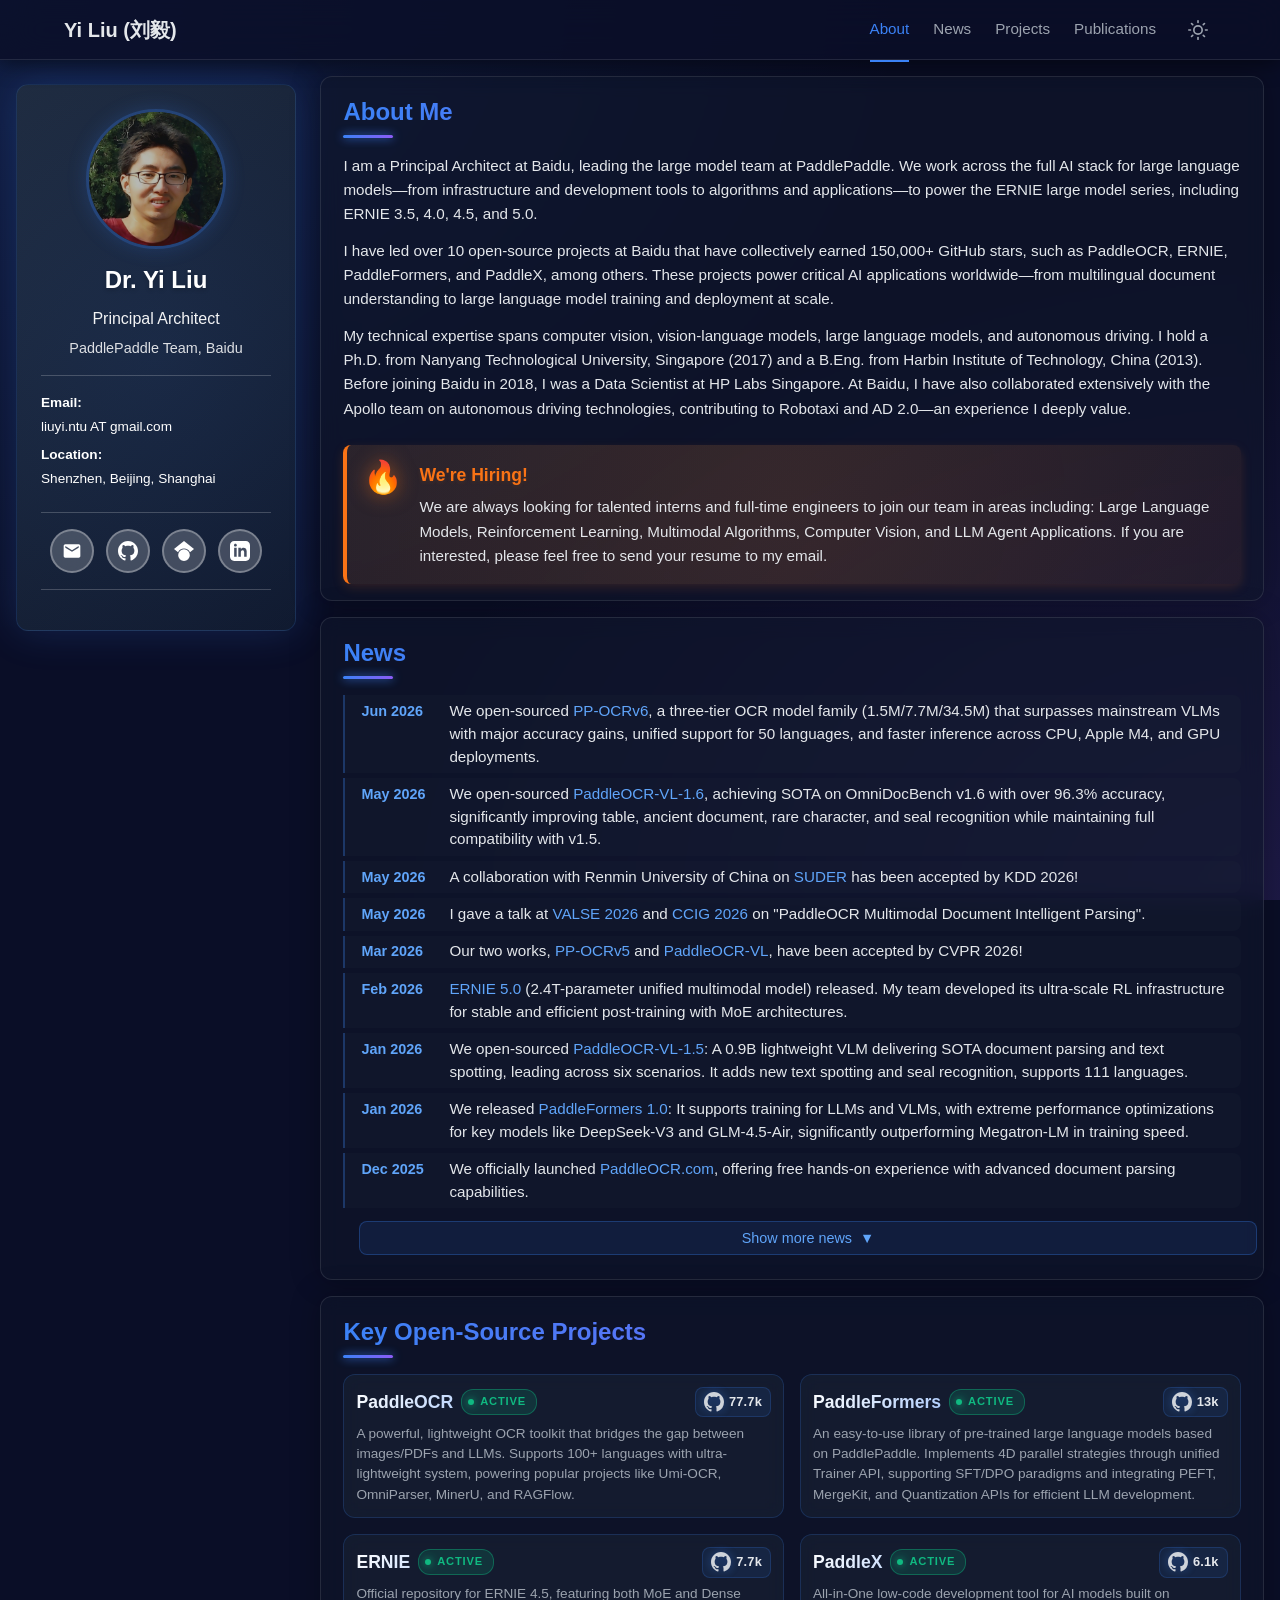
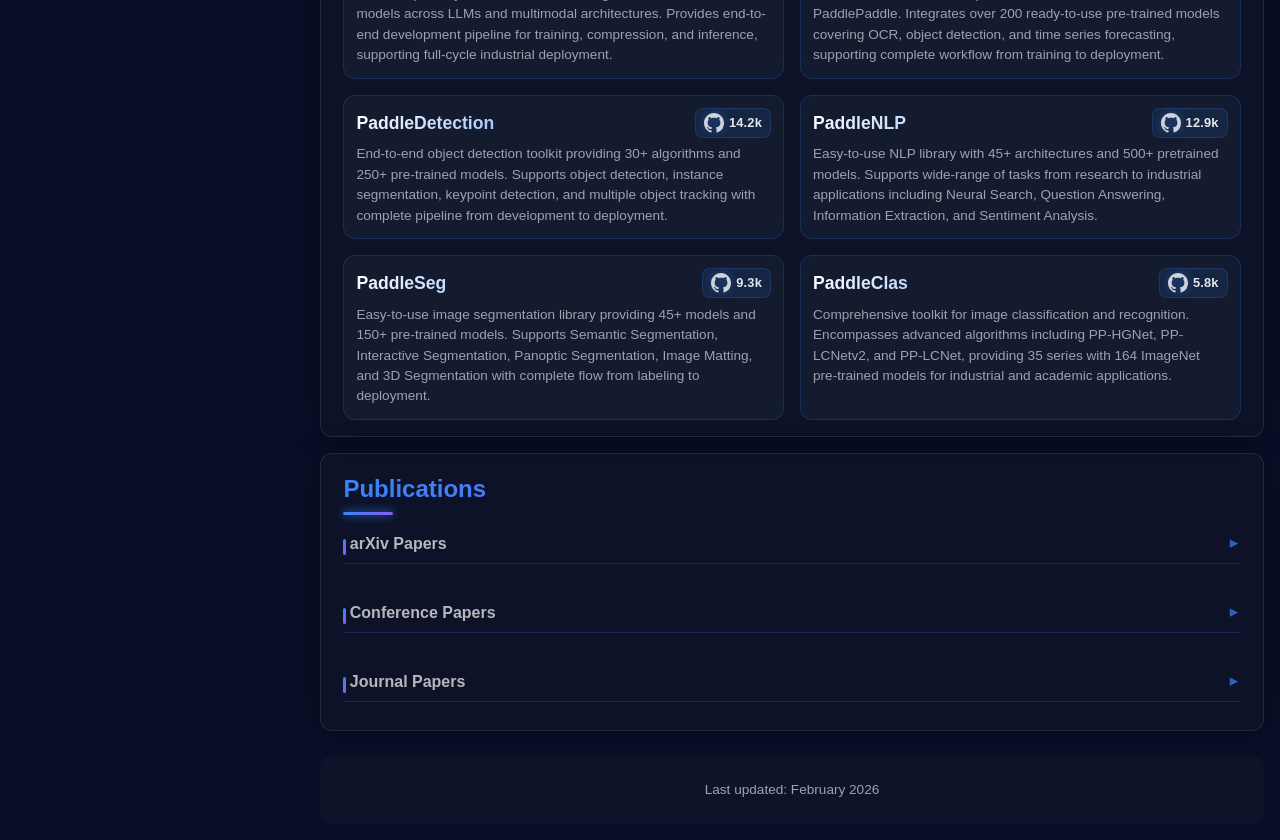
==== index.html @ d39ae41e "Add PP-OCRv6 arXiv paper and news" ====
<!DOCTYPE html>
<html lang="en">
<head>
    <meta charset="UTF-8">
    <meta name="viewport" content="width=device-width, initial-scale=1.0">
    <meta name="description" content="Yi Liu is a Principal Architect at Baidu PaddlePaddle, leading large model (LLM/VLM) initiatives across the AI stack, with research interests in computer vision and vision-language models.">
    <meta name="robots" content="index,follow">
    <link rel="canonical" href="https://liuyi.ai/">

    <!-- Open Graph / Facebook -->
    <meta property="og:type" content="website">
    <meta property="og:site_name" content="Yi Liu">
    <meta property="og:title" content="Yi Liu - Principal Architect, PaddlePaddle">
    <meta property="og:description" content="Principal Architect at Baidu PaddlePaddle. Leading large model (LLM/VLM) initiatives across the AI stack.">
    <meta property="og:url" content="https://liuyi.ai/">
    <meta property="og:image" content="https://liuyi.ai/profile.jpg">

    <!-- Twitter -->
    <meta name="twitter:card" content="summary_large_image">
    <meta name="twitter:title" content="Yi Liu - Principal Architect, PaddlePaddle">
    <meta name="twitter:description" content="Principal Architect at Baidu PaddlePaddle. Leading large model (LLM/VLM) initiatives across the AI stack.">
    <meta name="twitter:image" content="https://liuyi.ai/profile.jpg">

    <!-- Browser UI -->
    <meta name="theme-color" content="#0a0e27">
    <meta name="theme-color" content="#f8fafc" media="(prefers-color-scheme: light)">

    <!-- Structured Data -->
    <script type="application/ld+json">
        {
            "@context": "https://schema.org",
            "@type": "Person",
            "name": "Yi Liu",
            "alternateName": "刘毅",
            "url": "https://liuyi.ai/",
            "image": "https://liuyi.ai/profile.jpg",
            "jobTitle": "Principal Architect",
            "worksFor": {
                "@type": "Organization",
                "name": "Baidu"
            },
            "affiliation": {
                "@type": "Organization",
                "name": "PaddlePaddle Team, Baidu"
            },
            "alumniOf": [
                {
                    "@type": "CollegeOrUniversity",
                    "name": "Nanyang Technological University"
                },
                {
                    "@type": "CollegeOrUniversity",
                    "name": "Harbin Institute of Technology"
                }
            ],
            "sameAs": [
                "https://github.com/aigcliu",
                "https://scholar.google.com/citations?user=d_wa7ogAAAAJ&hl=en",
                "https://www.linkedin.com/in/liuyi1990/"
            ]
        }
    </script>
    <title>Yi Liu - Principal Architect, PaddlePaddle</title>
    <link rel="icon" type="image/svg+xml" href="favicon.svg">
    <link rel="alternate icon" href="favicon.svg" type="image/svg+xml">
    <link rel="stylesheet" href="style.css">
    <noscript>
        <style>
            .publication-list.collapsed {
                max-height: none !important;
                opacity: 1 !important;
            }

            .collapsible-title.collapsed .collapse-icon {
                transform: none !important;
            }
        </style>
    </noscript>
</head>
<body>
    <!-- 顶部导航栏 -->
    <header class="header" role="banner">
        <div class="header-content">
            <h1 class="header-name">Yi Liu (<span lang="zh-Hans">刘毅</span>)</h1>
            <nav class="nav" role="navigation" aria-label="Main navigation">
                <a href="#about" class="nav-link" aria-label="Navigate to About section">About</a>
                <a href="#news" class="nav-link" aria-label="Navigate to News section">News</a>
                <a href="#projects" class="nav-link" aria-label="Navigate to Projects section">Projects</a>
                <a href="#publications" class="nav-link" aria-label="Navigate to Publications section">Publications</a>
                <!-- 主题切换按钮 -->
                <button class="theme-toggle" id="themeToggle" aria-label="Toggle theme" title="Toggle theme">
                    <svg id="sunIcon" viewBox="0 0 24 24" fill="none" stroke="currentColor" stroke-width="2" stroke-linecap="round" stroke-linejoin="round">
                        <circle cx="12" cy="12" r="5"></circle>
                        <line x1="12" y1="1" x2="12" y2="3"></line>
                        <line x1="12" y1="21" x2="12" y2="23"></line>
                        <line x1="4.22" y1="4.22" x2="5.64" y2="5.64"></line>
                        <line x1="18.36" y1="18.36" x2="19.78" y2="19.78"></line>
                        <line x1="1" y1="12" x2="3" y2="12"></line>
                        <line x1="21" y1="12" x2="23" y2="12"></line>
                        <line x1="4.22" y1="19.78" x2="5.64" y2="18.36"></line>
                        <line x1="18.36" y1="5.64" x2="19.78" y2="4.22"></line>
                    </svg>
                    <svg id="moonIcon" viewBox="0 0 24 24" fill="none" stroke="currentColor" stroke-width="2" stroke-linecap="round" stroke-linejoin="round" style="display: none;">
                        <path d="M21 12.79A9 9 0 1 1 11.21 3 7 7 0 0 0 21 12.79z"></path>
                    </svg>
                </button>
            </nav>
        </div>
    </header>

    <!-- 主容器 -->
    <div class="main-container">
        <!-- 左侧边栏 -->
        <aside class="sidebar" role="complementary" aria-label="Author information">
            <div class="sidebar-content">
                <!-- 个人照片 -->
                <div class="avatar-wrapper">
                    <img src="profile.jpg" alt="Yi Liu" class="avatar" onerror="this.style.display='none'; this.nextElementSibling.style.display='flex';">
                    <div class="avatar-placeholder">
                        <svg viewBox="0 0 24 24" width="60" height="60">
                            <path fill="currentColor" d="M12 12c2.21 0 4-1.79 4-4s-1.79-4-4-4-4 1.79-4 4 1.79 4 4 4zm0 2c-2.67 0-8 1.34-8 4v2h16v-2c0-2.66-5.33-4-8-4z"/>
                        </svg>
                    </div>
                </div>

                <!-- 基本信息 -->
                <h2 class="sidebar-name">Dr. Yi Liu</h2>
                <p class="sidebar-title">Principal Architect</p>
                <p class="sidebar-affiliation">
                    PaddlePaddle Team, Baidu<br>
                
                </p>

                <!-- 联系方式 -->
                <div class="contact-info">
                    <div class="contact-item">
                        <strong>Email:</strong>
                        <span>liuyi.ntu AT gmail.com</span>
                    </div>
                    <div class="contact-item">
                        <strong>Location:</strong>
                        <span>Shenzhen, Beijing, Shanghai</span>
                    </div>
                </div>

                <!-- 社交链接 -->
                <div class="social-links">
                    <a href="mailto:liuyi.ntu@gmail.com" class="social-link" title="Email" aria-label="Send email to Yi Liu">
                        <svg viewBox="0 0 24 24" width="20" height="20" aria-hidden="true">
                            <path fill="currentColor" d="M20 4H4c-1.1 0-1.99.9-1.99 2L2 18c0 1.1.9 2 2 2h16c1.1 0 2-.9 2-2V6c0-1.1-.9-2-2-2zm0 4l-8 5-8-5V6l8 5 8-5v2z"/>
                        </svg>
                    </a>
                    <a href="https://github.com/aigcliu" target="_blank" rel="noopener noreferrer" class="social-link" title="GitHub" aria-label="Visit Yi Liu's GitHub profile">
                        <svg viewBox="0 0 24 24" width="20" height="20" aria-hidden="true">
                            <path fill="currentColor" d="M12 0c-6.626 0-12 5.373-12 12 0 5.302 3.438 9.8 8.207 11.387.599.111.793-.261.793-.577v-2.234c-3.338.726-4.033-1.416-4.033-1.416-.546-1.387-1.333-1.756-1.333-1.756-1.089-.745.083-.729.083-.729 1.205.084 1.839 1.237 1.839 1.237 1.07 1.834 2.807 1.304 3.492.997.107-.775.418-1.305.762-1.604-2.665-.305-5.467-1.334-5.467-5.931 0-1.311.469-2.381 1.236-3.221-.124-.303-.535-1.524.117-3.176 0 0 1.008-.322 3.301 1.23.957-.266 1.983-.399 3.003-.404 1.02.005 2.047.138 3.006.404 2.291-1.552 3.297-1.23 3.297-1.23.653 1.653.242 2.874.118 3.176.77.84 1.235 1.911 1.235 3.221 0 4.609-2.807 5.624-5.479 5.921.43.372.823 1.102.823 2.222v3.293c0 .319.192.694.801.576 4.765-1.589 8.199-6.086 8.199-11.386 0-6.627-5.373-12-12-12z"/>
                        </svg>
                    </a>
                    <a href="https://scholar.google.com/citations?user=d_wa7ogAAAAJ&hl=en" target="_blank" rel="noopener noreferrer" class="social-link" title="Google Scholar" aria-label="Visit Yi Liu's Google Scholar profile">
                        <svg viewBox="0 0 24 24" width="20" height="20" aria-hidden="true">
                            <path fill="currentColor" d="M12 24a7 7 0 110-14 7 7 0 010 14zm0-24L0 9.5l4.838 3.94A8 8 0 0112 9a8 8 0 017.162 4.44L24 9.5z"/>
                        </svg>
                    </a>
                    <a href="https://www.linkedin.com/in/liuyi1990/" target="_blank" rel="noopener noreferrer" class="social-link" title="LinkedIn" aria-label="Visit Yi Liu's LinkedIn profile">
                        <svg viewBox="0 0 24 24" width="20" height="20" aria-hidden="true">
                            <path fill="currentColor" d="M19 0h-14c-2.761 0-5 2.239-5 5v14c0 2.761 2.239 5 5 5h14c2.762 0 5-2.239 5-5v-14c0-2.761-2.238-5-5-5zm-11 19h-3v-11h3v11zm-1.5-12.268c-.966 0-1.75-.79-1.75-1.764s.784-1.764 1.75-1.764 1.75.79 1.75 1.764-.783 1.764-1.75 1.764zm13.5 12.268h-3v-5.604c0-3.368-4-3.113-4 0v5.604h-3v-11h3v1.765c1.396-2.586 7-2.777 7 2.476v6.759z"/>
                        </svg>
                    </a>
                </div>
            </div>
        </aside>

        <!-- 右侧主内容区 -->
        <main class="main-content" role="main">
            <!-- 关于我 -->
            <section id="about" class="content-section" aria-labelledby="about-title">
                <h2 id="about-title" class="section-title">About Me</h2>
                <div class="section-content">
                    <p>
                        I am a Principal Architect at Baidu, leading the large model team at PaddlePaddle. We work across the full AI stack for large language models—from infrastructure and development tools to algorithms and applications—to power the ERNIE large model series, including ERNIE 3.5, 4.0, 4.5, and 5.0.
                    </p>
                    <p>
                        I have led over 10 open-source projects at Baidu that have collectively earned 150,000+ GitHub stars, such as PaddleOCR, ERNIE, PaddleFormers, and PaddleX, among others. These projects power critical AI applications worldwide—from multilingual document understanding to large language model training and deployment at scale.
                    </p>
                    <p>
                        My technical expertise spans computer vision, vision-language models, large language models, and autonomous driving. I hold a Ph.D. from Nanyang Technological University, Singapore (2017) and a B.Eng. from Harbin Institute of Technology, China (2013). Before joining Baidu in 2018, I was a Data Scientist at HP Labs Singapore. At Baidu, I have also collaborated extensively with the Apollo team on autonomous driving technologies, contributing to Robotaxi and AD 2.0—an experience I deeply value.
                    </p>
                    <div class="hiring-callout">
                        <div class="hiring-icon">🔥</div>
                        <div class="hiring-content">
                            <h3 class="hiring-title">We're Hiring!</h3>
                            <p class="hiring-text">We are always looking for talented interns and full-time engineers to join our team in areas including: Large Language Models, Reinforcement Learning, Multimodal Algorithms, Computer Vision, and LLM Agent Applications. If you are interested, please feel free to send your resume to my email.</p>
                        </div>
                    </div>
                </div>
            </section>

            <!-- 最新动态 -->
            <section id="news" class="content-section" aria-labelledby="news-title">
                <h2 id="news-title" class="section-title">News</h2>
                <div class="section-content">
                    <ul class="news-list">
                        <li class="news-item">
                            <span class="news-date">Jun 2026</span>
                            <span class="news-text">We open-sourced <a href="https://arxiv.org/abs/2606.13108" target="_blank" rel="noopener noreferrer">PP-OCRv6</a>, a three-tier OCR model family (1.5M/7.7M/34.5M) that surpasses mainstream VLMs with major accuracy gains, unified support for 50 languages, and faster inference across CPU, Apple M4, and GPU deployments.</span>
                        </li>
                        <li class="news-item">
                            <span class="news-date">May 2026</span>
                            <span class="news-text">We open-sourced <a href="https://arxiv.org/abs/2606.03264" target="_blank" rel="noopener noreferrer">PaddleOCR-VL-1.6</a>, achieving SOTA on OmniDocBench v1.6 with over 96.3% accuracy, significantly improving table, ancient document, rare character, and seal recognition while maintaining full compatibility with v1.5.</span>
                        </li>
                        <li class="news-item">
                            <span class="news-date">May 2026</span>
                            <span class="news-text">A collaboration with Renmin University of China on <a href="https://arxiv.org/abs/2506.07963" target="_blank" rel="noopener noreferrer">SUDER</a> has been accepted by KDD 2026!</span>
                        </li>
                        <li class="news-item">
                            <span class="news-date">May 2026</span>
                            <span class="news-text">I gave a talk at <a href="https://valser.org/2026/#/" target="_blank" rel="noopener noreferrer">VALSE 2026</a> and <a href="https://ccig.csig.org.cn/2026/index.html" target="_blank" rel="noopener noreferrer">CCIG 2026</a> on "PaddleOCR Multimodal Document Intelligent Parsing".</span>
                        </li>
                        <li class="news-item">
                            <span class="news-date">Mar 2026</span>
                            <span class="news-text">Our two works, <a href="https://arxiv.org/pdf/2603.24373v1" target="_blank" rel="noopener noreferrer">PP-OCRv5</a> and <a href="https://arxiv.org/pdf/2603.24326" target="_blank" rel="noopener noreferrer">PaddleOCR-VL</a>, have been accepted by CVPR 2026!</span>
                        </li>
                        <li class="news-item">
                            <span class="news-date">Feb 2026</span>
                            <span class="news-text"><a href="https://arxiv.org/abs/2602.04705" target="_blank" rel="noopener noreferrer">ERNIE 5.0</a> (2.4T-parameter unified multimodal model) released. My team developed its ultra-scale RL infrastructure for stable and efficient post-training with MoE architectures.</span>
                        </li>
                        <li class="news-item">
                            <span class="news-date">Jan 2026</span>
                            <span class="news-text">We open-sourced <a href="https://arxiv.org/abs/2601.21957" target="_blank" rel="noopener noreferrer">PaddleOCR-VL-1.5</a>: A 0.9B lightweight VLM delivering SOTA document parsing and text spotting, leading across six scenarios. It adds new text spotting and seal recognition, supports 111 languages.</span>
                        </li>
                        <li class="news-item">
                            <span class="news-date">Jan 2026</span>
                            <span class="news-text">We released <a href="https://github.com/PaddlePaddle/PaddleFormers" target="_blank" rel="noopener noreferrer">PaddleFormers 1.0</a>: It supports training for LLMs and VLMs, with extreme performance optimizations for key models like DeepSeek-V3 and GLM-4.5-Air, significantly outperforming Megatron-LM in training speed.</span>
                        </li>
                        <li class="news-item">
                            <span class="news-date">Dec 2025</span>
                            <span class="news-text">We officially launched <a href="https://www.paddleocr.com" target="_blank" rel="noopener noreferrer">PaddleOCR.com</a>, offering free hands-on experience with advanced document parsing capabilities.</span>
                        </li>
                        <li class="news-more-container">
                            <button class="news-more-btn" id="newsMoreBtn" aria-expanded="false">
                                <span class="btn-text">Show more news</span>
                                <span class="btn-icon">▼</span>
                            </button>
                            <ul class="news-more-list collapsed" id="newsMoreList">
                        <li class="news-item">
                            <span class="news-date">Nov 2025</span>
                            <span class="news-text">We open-sourced <a href="https://huggingface.co/baidu/ERNIE-4.5-VL-28B-A3B-Thinking" target="_blank" rel="noopener noreferrer">ERNIE-4.5-VL-28B-A3B-Thinking</a>: a lightweight VLM (3B active) matching flagship models, excelling in visual reasoning, STEM solving, visual grounding, and video understanding with tool utilization.</span>
                        </li>
                        <li class="news-item">
                            <span class="news-date">Oct 2025</span>
                            <span class="news-text">We open-sourced <a href="https://arxiv.org/abs/2510.14528" target="_blank" rel="noopener noreferrer">PaddleOCR-VL</a>: a SOTA 0.9B VLM for document parsing, supporting 109 languages and recognizing complex elements (text, tables, formulas, charts).</span>
                        </li>
                        <li class="news-item">
                            <span class="news-date">Sep 2025</span>
                            <span class="news-text">We open-sourced <a href="https://huggingface.co/baidu/ERNIE-4.5-21B-A3B-Thinking" target="_blank" rel="noopener noreferrer">ERNIE-4.5-21B-A3B-Thinking</a>: an enhanced reasoning model with improved performance on logical reasoning, mathematics, science, coding, featuring tool usage and 128K long-context.</span>
                        </li>
                        <li class="news-item">
                            <span class="news-date">Aug 2025</span>
                            <span class="news-text">I gave a talk at IJCAI Conference on "PaddlePaddle Deep Learning Framework and its Support for Large Model Training and Inference".</span>
                        </li>
                        <li class="news-item">
                            <span class="news-date">Jun 2025</span>
                            <span class="news-text">We open-sourced <a href="https://yiyan.baidu.com/blog/publication/ERNIE_Technical_Report.pdf" target="_blank" rel="noopener noreferrer">ERNIE 4.5</a>: a family of large-scale multimodal models with 10 variants, including MoE models (47B/3B active, 424B total) and dense models (0.3B).</span>
                        </li>
                        <li class="news-item">
                            <span class="news-date">May 2025</span>
                            <span class="news-text">We open-sourced <a href="https://arxiv.org/abs/2507.05595" target="_blank" rel="noopener noreferrer">PaddleOCR 3.0</a>: featuring PP-OCRv5 (high-accuracy text recognition), PP-StructureV3 (general-purpose document parsing), and PP-ChatOCRv4 (intelligent document understanding).</span>
                        </li>
                            </ul>
                        </li>
                    </ul>
                </div>
            </section>

            <!-- 核心项目 -->
            <section id="projects" class="content-section" aria-labelledby="projects-title">
                <h2 id="projects-title" class="section-title">Key Open-Source Projects</h2>
                <div class="section-content">
                    <div class="project-grid">
                        <div class="project-card">
                        <div class="project-header">
                            <h3 class="project-title">
                                PaddleOCR
                                <span class="project-status status-active">Active</span>
                            </h3>
                            <div class="project-stats">
                                <a href="https://github.com/PaddlePaddle/PaddleOCR" target="_blank" rel="noopener noreferrer" class="github-link">
                                    <svg class="github-logo" viewBox="0 0 16 16" width="20" height="20" fill="currentColor">
                                        <path d="M8 0C3.58 0 0 3.58 0 8c0 3.54 2.29 6.53 5.47 7.59.4.07.55-.17.55-.38 0-.19-.01-.82-.01-1.49-2.01.37-2.53-.49-2.69-.94-.09-.23-.48-.94-.82-1.13-.28-.15-.68-.52-.01-.53.63-.01 1.08.58 1.23.82.72 1.21 1.87.87 2.33.66.07-.52.28-.87.51-1.07-1.78-.2-3.64-.89-3.64-3.95 0-.87.31-1.59.82-2.15-.08-.2-.36-1.02.08-2.12 0 0 .67-.21 2.2.82.64-.18 1.32-.27 2-.27.68 0 1.36.09 2 .27 1.53-1.04 2.2-.82 2.2-.82.44 1.1.16 1.92.08 2.12.51.56.82 1.27.82 2.15 0 3.07-1.87 3.75-3.65 3.95.29.25.54.73.54 1.48 0 1.07-.01 1.93-.01 2.2 0 .21.15.46.55.38A8.013 8.013 0 0016 8c0-4.42-3.58-8-8-8z"></path>
                                    </svg>
                                    <span class="stat-number">77.7k</span>
                                </a>
                            </div>
                        </div>
                        <p class="project-description">
                            A powerful, lightweight OCR toolkit that bridges the gap between images/PDFs and LLMs. Supports 100+ languages with ultra-lightweight system, powering popular projects like Umi-OCR, OmniParser, MinerU, and RAGFlow.
                        </p>
                        </div>

                        <div class="project-card">
                        <div class="project-header">
                            <h3 class="project-title">
                                PaddleFormers
                                <span class="project-status status-active">Active</span>
                            </h3>
                            <div class="project-stats">
                                <a href="https://github.com/PaddlePaddle/PaddleFormers" target="_blank" rel="noopener noreferrer" class="github-link">
                                    <svg class="github-logo" viewBox="0 0 16 16" width="20" height="20" fill="currentColor">
                                        <path d="M8 0C3.58 0 0 3.58 0 8c0 3.54 2.29 6.53 5.47 7.59.4.07.55-.17.55-.38 0-.19-.01-.82-.01-1.49-2.01.37-2.53-.49-2.69-.94-.09-.23-.48-.94-.82-1.13-.28-.15-.68-.52-.01-.53.63-.01 1.08.58 1.23.82.72 1.21 1.87.87 2.33.66.07-.52.28-.87.51-1.07-1.78-.2-3.64-.89-3.64-3.95 0-.87.31-1.59.82-2.15-.08-.2-.36-1.02.08-2.12 0 0 .67-.21 2.2.82.64-.18 1.32-.27 2-.27.68 0 1.36.09 2 .27 1.53-1.04 2.2-.82 2.2-.82.44 1.1.16 1.92.08 2.12.51.56.82 1.27.82 2.15 0 3.07-1.87 3.75-3.65 3.95.29.25.54.73.54 1.48 0 1.07-.01 1.93-.01 2.2 0 .21.15.46.55.38A8.013 8.013 0 0016 8c0-4.42-3.58-8-8-8z"></path>
                                    </svg>
                                    <span class="stat-number">13k</span>
                                </a>
                            </div>
                        </div>
                        <p class="project-description">
                            An easy-to-use library of pre-trained large language models based on PaddlePaddle. Implements 4D parallel strategies through unified Trainer API, supporting SFT/DPO paradigms and integrating PEFT, MergeKit, and Quantization APIs for efficient LLM development.
                        </p>
                        </div>

                        <div class="project-card">
                        <div class="project-header">
                            <h3 class="project-title">
                                ERNIE
                                <span class="project-status status-active">Active</span>
                            </h3>
                            <div class="project-stats">
                                <a href="https://github.com/PaddlePaddle/ERNIE" target="_blank" rel="noopener noreferrer" class="github-link">
                                    <svg class="github-logo" viewBox="0 0 16 16" width="20" height="20" fill="currentColor">
                                        <path d="M8 0C3.58 0 0 3.58 0 8c0 3.54 2.29 6.53 5.47 7.59.4.07.55-.17.55-.38 0-.19-.01-.82-.01-1.49-2.01.37-2.53-.49-2.69-.94-.09-.23-.48-.94-.82-1.13-.28-.15-.68-.52-.01-.53.63-.01 1.08.58 1.23.82.72 1.21 1.87.87 2.33.66.07-.52.28-.87.51-1.07-1.78-.2-3.64-.89-3.64-3.95 0-.87.31-1.59.82-2.15-.08-.2-.36-1.02.08-2.12 0 0 .67-.21 2.2.82.64-.18 1.32-.27 2-.27.68 0 1.36.09 2 .27 1.53-1.04 2.2-.82 2.2-.82.44 1.1.16 1.92.08 2.12.51.56.82 1.27.82 2.15 0 3.07-1.87 3.75-3.65 3.95.29.25.54.73.54 1.48 0 1.07-.01 1.93-.01 2.2 0 .21.15.46.55.38A8.013 8.013 0 0016 8c0-4.42-3.58-8-8-8z"></path>
                                    </svg>
                                    <span class="stat-number">7.7k</span>
                                </a>
                            </div>
                        </div>
                        <p class="project-description">
                            Official repository for ERNIE 4.5, featuring both MoE and Dense models across LLMs and multimodal architectures. Provides end-to-end development pipeline for training, compression, and inference, supporting full-cycle industrial deployment.
                        </p>
                        </div>

                        <div class="project-card">
                        <div class="project-header">
                            <h3 class="project-title">
                                PaddleX
                                <span class="project-status status-active">Active</span>
                            </h3>
                            <div class="project-stats">
                                <a href="https://github.com/PaddlePaddle/PaddleX" target="_blank" rel="noopener noreferrer" class="github-link">
                                    <svg class="github-logo" viewBox="0 0 16 16" width="20" height="20" fill="currentColor">
                                        <path d="M8 0C3.58 0 0 3.58 0 8c0 3.54 2.29 6.53 5.47 7.59.4.07.55-.17.55-.38 0-.19-.01-.82-.01-1.49-2.01.37-2.53-.49-2.69-.94-.09-.23-.48-.94-.82-1.13-.28-.15-.68-.52-.01-.53.63-.01 1.08.58 1.23.82.72 1.21 1.87.87 2.33.66.07-.52.28-.87.51-1.07-1.78-.2-3.64-.89-3.64-3.95 0-.87.31-1.59.82-2.15-.08-.2-.36-1.02.08-2.12 0 0 .67-.21 2.2.82.64-.18 1.32-.27 2-.27.68 0 1.36.09 2 .27 1.53-1.04 2.2-.82 2.2-.82.44 1.1.16 1.92.08 2.12.51.56.82 1.27.82 2.15 0 3.07-1.87 3.75-3.65 3.95.29.25.54.73.54 1.48 0 1.07-.01 1.93-.01 2.2 0 .21.15.46.55.38A8.013 8.013 0 0016 8c0-4.42-3.58-8-8-8z"></path>
                                    </svg>
                                    <span class="stat-number">6.1k</span>
                                </a>
                            </div>
                        </div>
                        <p class="project-description">
                            All-in-One low-code development tool for AI models built on PaddlePaddle. Integrates over 200 ready-to-use pre-trained models covering OCR, object detection, and time series forecasting, supporting complete workflow from training to deployment.
                        </p>
                        </div>

                        <div class="project-card">
                        <div class="project-header">
                            <h3 class="project-title">
                                PaddleDetection
                            </h3>
                            <div class="project-stats">
                                <a href="https://github.com/PaddlePaddle/PaddleDetection" target="_blank" rel="noopener noreferrer" class="github-link">
                                    <svg class="github-logo" viewBox="0 0 16 16" width="20" height="20" fill="currentColor">
                                        <path d="M8 0C3.58 0 0 3.58 0 8c0 3.54 2.29 6.53 5.47 7.59.4.07.55-.17.55-.38 0-.19-.01-.82-.01-1.49-2.01.37-2.53-.49-2.69-.94-.09-.23-.48-.94-.82-1.13-.28-.15-.68-.52-.01-.53.63-.01 1.08.58 1.23.82.72 1.21 1.87.87 2.33.66.07-.52.28-.87.51-1.07-1.78-.2-3.64-.89-3.64-3.95 0-.87.31-1.59.82-2.15-.08-.2-.36-1.02.08-2.12 0 0 .67-.21 2.2.82.64-.18 1.32-.27 2-.27.68 0 1.36.09 2 .27 1.53-1.04 2.2-.82 2.2-.82.44 1.1.16 1.92.08 2.12.51.56.82 1.27.82 2.15 0 3.07-1.87 3.75-3.65 3.95.29.25.54.73.54 1.48 0 1.07-.01 1.93-.01 2.2 0 .21.15.46.55.38A8.013 8.013 0 0016 8c0-4.42-3.58-8-8-8z"></path>
                                    </svg>
                                    <span class="stat-number">14.2k</span>
                                </a>
                            </div>
                        </div>
                        <p class="project-description">
                            End-to-end object detection toolkit providing 30+ algorithms and 250+ pre-trained models. Supports object detection, instance segmentation, keypoint detection, and multiple object tracking with complete pipeline from development to deployment.
                        </p>
                        </div>

                        <div class="project-card">
                        <div class="project-header">
                            <h3 class="project-title">
                                PaddleNLP
                            </h3>
                            <div class="project-stats">
                                <a href="https://github.com/PaddlePaddle/PaddleNLP" target="_blank" rel="noopener noreferrer" class="github-link">
                                    <svg class="github-logo" viewBox="0 0 16 16" width="20" height="20" fill="currentColor">
                                        <path d="M8 0C3.58 0 0 3.58 0 8c0 3.54 2.29 6.53 5.47 7.59.4.07.55-.17.55-.38 0-.19-.01-.82-.01-1.49-2.01.37-2.53-.49-2.69-.94-.09-.23-.48-.94-.82-1.13-.28-.15-.68-.52-.01-.53.63-.01 1.08.58 1.23.82.72 1.21 1.87.87 2.33.66.07-.52.28-.87.51-1.07-1.78-.2-3.64-.89-3.64-3.95 0-.87.31-1.59.82-2.15-.08-.2-.36-1.02.08-2.12 0 0 .67-.21 2.2.82.64-.18 1.32-.27 2-.27.68 0 1.36.09 2 .27 1.53-1.04 2.2-.82 2.2-.82.44 1.1.16 1.92.08 2.12.51.56.82 1.27.82 2.15 0 3.07-1.87 3.75-3.65 3.95.29.25.54.73.54 1.48 0 1.07-.01 1.93-.01 2.2 0 .21.15.46.55.38A8.013 8.013 0 0016 8c0-4.42-3.58-8-8-8z"></path>
                                    </svg>
                                    <span class="stat-number">12.9k</span>
                                </a>
                            </div>
                        </div>
                        <p class="project-description">
                            Easy-to-use NLP library with 45+ architectures and 500+ pretrained models. Supports wide-range of tasks from research to industrial applications including Neural Search, Question Answering, Information Extraction, and Sentiment Analysis.
                        </p>
                        </div>

                        <div class="project-card">
                        <div class="project-header">
                            <h3 class="project-title">
                                PaddleSeg
                            </h3>
                            <div class="project-stats">
                                <a href="https://github.com/PaddlePaddle/PaddleSeg" target="_blank" rel="noopener noreferrer" class="github-link">
                                    <svg class="github-logo" viewBox="0 0 16 16" width="20" height="20" fill="currentColor">
                                        <path d="M8 0C3.58 0 0 3.58 0 8c0 3.54 2.29 6.53 5.47 7.59.4.07.55-.17.55-.38 0-.19-.01-.82-.01-1.49-2.01.37-2.53-.49-2.69-.94-.09-.23-.48-.94-.82-1.13-.28-.15-.68-.52-.01-.53.63-.01 1.08.58 1.23.82.72 1.21 1.87.87 2.33.66.07-.52.28-.87.51-1.07-1.78-.2-3.64-.89-3.64-3.95 0-.87.31-1.59.82-2.15-.08-.2-.36-1.02.08-2.12 0 0 .67-.21 2.2.82.64-.18 1.32-.27 2-.27.68 0 1.36.09 2 .27 1.53-1.04 2.2-.82 2.2-.82.44 1.1.16 1.92.08 2.12.51.56.82 1.27.82 2.15 0 3.07-1.87 3.75-3.65 3.95.29.25.54.73.54 1.48 0 1.07-.01 1.93-.01 2.2 0 .21.15.46.55.38A8.013 8.013 0 0016 8c0-4.42-3.58-8-8-8z"></path>
                                    </svg>
                                    <span class="stat-number">9.3k</span>
                                </a>
                            </div>
                        </div>
                        <p class="project-description">
                            Easy-to-use image segmentation library providing 45+ models and 150+ pre-trained models. Supports Semantic Segmentation, Interactive Segmentation, Panoptic Segmentation, Image Matting, and 3D Segmentation with complete flow from labeling to deployment.
                        </p>
                        </div>

                        <div class="project-card">
                        <div class="project-header">
                            <h3 class="project-title">
                                PaddleClas
                            </h3>
                            <div class="project-stats">
                                <a href="https://github.com/PaddlePaddle/PaddleClas" target="_blank" rel="noopener noreferrer" class="github-link">
                                    <svg class="github-logo" viewBox="0 0 16 16" width="20" height="20" fill="currentColor">
                                        <path d="M8 0C3.58 0 0 3.58 0 8c0 3.54 2.29 6.53 5.47 7.59.4.07.55-.17.55-.38 0-.19-.01-.82-.01-1.49-2.01.37-2.53-.49-2.69-.94-.09-.23-.48-.94-.82-1.13-.28-.15-.68-.52-.01-.53.63-.01 1.08.58 1.23.82.72 1.21 1.87.87 2.33.66.07-.52.28-.87.51-1.07-1.78-.2-3.64-.89-3.64-3.95 0-.87.31-1.59.82-2.15-.08-.2-.36-1.02.08-2.12 0 0 .67-.21 2.2.82.64-.18 1.32-.27 2-.27.68 0 1.36.09 2 .27 1.53-1.04 2.2-.82 2.2-.82.44 1.1.16 1.92.08 2.12.51.56.82 1.27.82 2.15 0 3.07-1.87 3.75-3.65 3.95.29.25.54.73.54 1.48 0 1.07-.01 1.93-.01 2.2 0 .21.15.46.55.38A8.013 8.013 0 0016 8c0-4.42-3.58-8-8-8z"></path>
                                    </svg>
                                    <span class="stat-number">5.8k</span>
                                </a>
                            </div>
                        </div>
                        <p class="project-description">
                            Comprehensive toolkit for image classification and recognition. Encompasses advanced algorithms including PP-HGNet, PP-LCNetv2, and PP-LCNet, providing 35 series with 164 ImageNet pre-trained models for industrial and academic applications.
                        </p>
                        </div>
                    </div>
                </div>
            </section>

            <!-- 学术论文 -->
                        <!-- 学术论文 -->
            <section id="publications" class="content-section" aria-labelledby="publications-title">
                <h2 id="publications-title" class="section-title">Publications</h2>
                <div class="section-content">

                    <div class="publication-category">
                        <h3 id="arxiv-papers-title" class="publication-category-title collapsible-title collapsed" data-target="arxiv-papers" role="button" aria-expanded="false" aria-controls="arxiv-papers" tabindex="0">
                            arXiv Papers <span class="collapse-icon" aria-hidden="true">▼</span>
                        </h3>

                        <div class="publication-list collapsed" id="arxiv-papers" role="region" aria-labelledby="arxiv-papers-title">
                        <div class="publication">
                            <h3 class="publication-title">
                                <span class="publication-number">[A21]</span> <a href="https://arxiv.org/abs/2606.13108" target="_blank" rel="noopener noreferrer" class="publication-title-link">PP-OCRv6: From 1.5M to 34.5M Parameters, Surpassing Billion-Scale VLMs on OCR Tasks</a>
                                <span class="publication-venue-inline">2026</span>
                            </h3>
                            <p class="publication-authors">
                                Yubo Zhang, Xueqing Wang, Manhui Lin, Yue Zhang, Penglongyi Deng, Ting Sun, Tingquan Gao, Zelun Zhang, Jiaxuan Liu, Changda Zhou, Hongen Liu, Suyin Liang, Cheng Cui, <strong>Yi Liu</strong>, Dianhai Yu, Yanjun Ma
                            </p>
                        </div>

                        <div class="publication">
                            <h3 class="publication-title">
                                <span class="publication-number">[A20]</span> <a href="https://arxiv.org/abs/2606.03264" target="_blank" rel="noopener noreferrer" class="publication-title-link">PaddleOCR-VL-1.6: Expanding the Frontier of Document Parsing with Under-Optimized Region Refinement and Progressive Post-Training</a>
                                <span class="publication-venue-inline">2026</span>
                            </h3>
                            <p class="publication-authors">
                                Zelun Zhang, Hongen Liu, Suyin Liang, Yubo Zhang, Yiqing Xiang, Jiaxuan Liu, Ting Sun, Manhui Lin, Yue Zhang, Changda Zhou, Tingquan Gao, Cheng Cui, <strong>Yi Liu</strong>, Dianhai Yu, Yanjun Ma
                            </p>
                        </div>

                        <div class="publication">
                            <h3 class="publication-title">
                                <span class="publication-number">[A19]</span> <a href="https://arxiv.org/abs/2601.21957" target="_blank" rel="noopener noreferrer" class="publication-title-link">PaddleOCR-VL-1.5: Towards a Multi-Task 0.9B VLM for Robust In-the-Wild Document Parsing</a>
                                <span class="publication-venue-inline">2026</span>
                            </h3>
                            <p class="publication-authors">
                                Cheng Cui, Ting Sun, Suyin Liang, Tingquan Gao, Zelun Zhang, Jiaxuan Liu, Xueqing Wang, Changda Zhou, Hongen Liu, Manhui Lin, Yue Zhang, Yubo Zhang, <strong>Yi Liu</strong>, Dianhai Yu, Yanjun Ma
                            </p>
                        </div>

                        <div class="publication">
                            <h3 class="publication-title">
                                <span class="publication-number">[A18]</span> <a href="https://arxiv.org/abs/2510.14528" target="_blank" rel="noopener noreferrer" class="publication-title-link">PaddleOCR-VL: Boosting Multilingual Document Parsing via a 0.9B Ultra-Compact Vision-Language Model</a>
                                <span class="publication-venue-inline">2025</span>
                            </h3>
                            <p class="publication-authors">
                                Cheng Cui, Ting Sun, Suyin Liang, Tingquan Gao, Zelun Zhang, Jiaxuan Liu, Xueqing Wang, Changda Zhou, Hongen Liu, Manhui Lin, Yue Zhang, Yubo Zhang, Handong Zheng, Jing Zhang, Jun Zhang, <strong>Yi Liu</strong>, Dianhai Yu, Yanjun Ma
                            </p>
                        </div>

                        <div class="publication">
                            <h3 class="publication-title">
                                <span class="publication-number">[A17]</span> <a href="https://arxiv.org/abs/2507.05595" target="_blank" rel="noopener noreferrer" class="publication-title-link">PaddleOCR 3.0 Technical Report</a>
                                <span class="publication-venue-inline">2025</span>
                            </h3>
                            <p class="publication-authors">
                                Cheng Cui, Ting Sun, Manhui Lin, Tingquan Gao, Yubo Zhang, Jiaxuan Liu, Xueqing Wang, Zelun Zhang, Changda Zhou, Hongen Liu, Yue Zhang, Wenyu Lv, Kui Huang, Yichao Zhang, Jing Zhang, Jun Zhang, <strong>Yi Liu</strong>, Dianhai Yu, Yanjun Ma
                            </p>
                        </div>

                        <div class="publication">
                            <h3 class="publication-title">
                                <span class="publication-number">[A16]</span> <a href="https://arxiv.org/abs/2503.16983" target="_blank" rel="noopener noreferrer" class="publication-title-link">Enabling Versatile Controls for Video Diffusion Models</a>
                                <span class="publication-venue-inline">2025</span>
                            </h3>
                            <p class="publication-authors">
                                Xu Zhang, Hao Zhou, Haoming Qin, Xiaobin Lu, Jiaxing Yan, Guanzhong Wang, Zeyu Chen, <strong>Yi Liu</strong>
                            </p>
                        </div>

                        <div class="publication">
                            <h3 class="publication-title">
                                <span class="publication-number">[A15]</span> <a href="https://arxiv.org/abs/2506.18023" target="_blank" rel="noopener noreferrer" class="publication-title-link">PP-DocBee2: Improved Baselines with Efficient Data for Multimodal Document Understanding</a>
                                <span class="publication-venue-inline">2025</span>
                            </h3>
                            <p class="publication-authors">
                                Kui Huang, Xinrong Chen, Wenyu Lv, Jincheng Liao, Guanzhong Wang, <strong>Yi Liu</strong>
                            </p>
                        </div>

                        <div class="publication">
                            <h3 class="publication-title">
                                <span class="publication-number">[A14]</span> <a href="https://arxiv.org/abs/2503.04065" target="_blank" rel="noopener noreferrer" class="publication-title-link">PP-DocBee: Improving Multimodal Document Understanding Through a Bag of Tricks</a>
                                <span class="publication-venue-inline">2025</span>
                            </h3>
                            <p class="publication-authors">
                                Feng Ni, Kui Huang, Yao Lu, Wenyu Lv, Guanzhong Wang, Zeyu Chen, <strong>Yi Liu</strong>
                            </p>
                        </div>

                        <div class="publication">
                            <h3 class="publication-title">
                                <span class="publication-number">[A13]</span> <a href="https://arxiv.org/abs/2503.18382" target="_blank" rel="noopener noreferrer" class="publication-title-link">PP-FormulaNet: Bridging Accuracy and Efficiency in Advanced Formula Recognition</a>
                                <span class="publication-venue-inline">2025</span>
                            </h3>
                            <p class="publication-authors">
                                Hongen Liu, Cheng Cui, Yuning Du, <strong>Yi Liu</strong>, Gang Pan
                            </p>
                        </div>

                        <div class="publication">
                            <h3 class="publication-title">
                                <span class="publication-number">[A12]</span> <a href="https://arxiv.org/abs/2503.17213" target="_blank" rel="noopener noreferrer" class="publication-title-link">PP-DocLayout: A Unified Document Layout Detection Model to Accelerate Large-Scale Data Construction</a>
                                <span class="publication-venue-inline">2025</span>
                            </h3>
                            <p class="publication-authors">
                                Ting Sun, Cheng Cui, Yuning Du, <strong>Yi Liu</strong>
                            </p>
                        </div>

                        <div class="publication">
                            <h3 class="publication-title">
                                <span class="publication-number">[A11]</span> <a href="https://arxiv.org/abs/2405.19194" target="_blank" rel="noopener noreferrer" class="publication-title-link">LOGO: Video Text Spotting with Language Collaboration and Glyph Perception Model</a>
                                <span class="publication-venue-inline">2024</span>
                            </h3>
                            <p class="publication-authors">
                                Hongen Liu, Di Sun, Jiahao Wang, <strong>Yi Liu</strong>, Gang Pan
                            </p>
                        </div>

                        <div class="publication">
                            <h3 class="publication-title">
                                <span class="publication-number">[A10]</span> <a href="https://arxiv.org/abs/2407.17140" target="_blank" rel="noopener noreferrer" class="publication-title-link">RT-DETRv2: Improved Baseline with Bag-of-Freebies for Real-Time Detection Transformer</a>
                                <span class="publication-venue-inline">2024</span>
                            </h3>
                            <p class="publication-authors">
                                Wenyu Lv, Yian Zhao, Qinyao Chang, Kui Huang, Guanzhong Wang, <strong>Yi Liu</strong>
                            </p>
                        </div>

                        <div class="publication">
                            <h3 class="publication-title">
                                <span class="publication-number">[A9]</span> <a href="https://arxiv.org/abs/2304.08069" target="_blank" rel="noopener noreferrer" class="publication-title-link">DETRs Beat YOLOs on Real-time Object Detection</a>
                                <span class="publication-venue-inline">2023</span>
                            </h3>
                            <p class="publication-authors">
                                Wenyu Lv, Shangliang Xu, Yian Zhao, Guanzhong Wang, Jinman Wei, Cheng Cui, Yuning Du, Qingqing Dang, <strong>Yi Liu</strong>
                            </p>
                        </div>

                        <div class="publication">
                            <h3 class="publication-title">
                                <span class="publication-number">[A8]</span> <a href="https://arxiv.org/abs/2304.05152" target="_blank" rel="noopener noreferrer" class="publication-title-link">PP-MobileSeg: Explore the Fast and Accurate Semantic Segmentation Model on Mobile Devices</a>
                                <span class="publication-venue-inline">2023</span>
                            </h3>
                            <p class="publication-authors">
                                Shiyu Tang, Ting Sun, Juncai Peng, Guowei Chen, Yuying Hao, Manhui Lin, Zhihong Xiao, Jiangbin You, <strong>Yi Liu</strong>
                            </p>
                        </div>

                        <div class="publication">
                            <h3 class="publication-title">
                                <span class="publication-number">[A7]</span> <a href="https://arxiv.org/abs/2211.02386" target="_blank" rel="noopener noreferrer" class="publication-title-link">PP-YOLOE-R: An Efficient Anchor-Free Rotated Object Detector</a>
                                <span class="publication-venue-inline">2022</span>
                            </h3>
                            <p class="publication-authors">
                                Xinxin Wang, Guanzhong Wang, Qingqing Dang, <strong>Yi Liu</strong>, Xiaoguang Hu, Dianhai Yu
                            </p>
                        </div>

                        <div class="publication">
                            <h3 class="publication-title">
                                <span class="publication-number">[A6]</span> <a href="https://arxiv.org/abs/2210.10984" target="_blank" rel="noopener noreferrer" class="publication-title-link">RAIS: Robust and Accurate Interactive Segmentation via Continual Learning</a>
                                <span class="publication-venue-inline">2022</span>
                            </h3>
                            <p class="publication-authors">
                                Yuying Hao, <strong>Yi Liu</strong>, Juncai Peng, Haoyi Xiong, Guowei Chen, Shiyu Tang, Zeyu Chen, Baohua Lai
                            </p>
                        </div>

                        <div class="publication">
                            <h3 class="publication-title">
                                <span class="publication-number">[A5]</span> <a href="https://arxiv.org/abs/2210.05391" target="_blank" rel="noopener noreferrer" class="publication-title-link">PP-StructureV2: A Stronger Document Analysis System</a>
                                <span class="publication-venue-inline">2022</span>
                            </h3>
                            <p class="publication-authors">
                                Chenxia Li, Ruoyu Guo, Jun Zhou, Mengtao An, Yuning Du, Lingfeng Zhu, <strong>Yi Liu</strong>, Xiaoguang Hu, Dianhai Yu
                            </p>
                        </div>

                        <div class="publication">
                            <h3 class="publication-title">
                                <span class="publication-number">[A4]</span> <a href="https://arxiv.org/abs/2210.08788" target="_blank" rel="noopener noreferrer" class="publication-title-link">EISeg: An Efficient Interactive Segmentation Tool based on PaddlePaddle</a>
                                <span class="publication-venue-inline">2022</span>
                            </h3>
                            <p class="publication-authors">
                                Yuying Hao, <strong>Yi Liu</strong>, Yizhou Chen, Lin Han, Juncai Peng, Shiyu Tang, Guowei Chen, Zewu Wu, Zeyu Chen, Baohua Lai
                            </p>
                        </div>

                        <div class="publication">
                            <h3 class="publication-title">
                                <span class="publication-number">[A3]</span> <a href="https://arxiv.org/abs/2204.09433" target="_blank" rel="noopener noreferrer" class="publication-title-link">PP-Matting: High-Accuracy Natural Image Matting</a>
                                <span class="publication-venue-inline">2022</span>
                            </h3>
                            <p class="publication-authors">
                                Guowei Chen, <strong>Yi Liu</strong>, Jian Wang, Juncai Peng, Yuying Hao, Lutao Chu, Shiyu Tang, Zewu Wu, Zeyu Chen, Zhiliang Yu, Yuning Du, Qingqing Dang, Xiaoguang Hu, Dianhai Yu
                            </p>
                        </div>

                        <div class="publication">
                            <h3 class="publication-title">
                                <span class="publication-number">[A2]</span> <a href="https://arxiv.org/abs/2204.02681" target="_blank" rel="noopener noreferrer" class="publication-title-link">PP-LiteSeg: A Superior Real-Time Semantic Segmentation Model</a>
                                <span class="publication-venue-inline">2022</span>
                            </h3>
                            <p class="publication-authors">
                                Juncai Peng, <strong>Yi Liu</strong>, Shiyu Tang, Yuying Hao, Lutao Chu, Guowei Chen, Zewu Wu, Zeyu Chen, Zhiliang Yu, Yuning Du, Qingqing Dang, Baohua Lai, Qiwen Liu, Xiaoguang Hu, Dianhai Yu, Yanjun Ma
                            </p>
                        </div>

                        <div class="publication">
                            <h3 class="publication-title">
                                <span class="publication-number">[A1]</span> <a href="https://arxiv.org/abs/2101.06175" target="_blank" rel="noopener noreferrer" class="publication-title-link">PaddleSeg: A High-Efficient Development Toolkit for Image Segmentation</a>
                                <span class="publication-venue-inline">2021</span>
                            </h3>
                            <p class="publication-authors">
                                <strong>Yi Liu</strong>, Lutao Chu, Guowei Chen, Zewu Wu, Zeyu Chen, Baohua Lai, Yuying Hao
                            </p>
                        </div>
                        </div>
                    </div>

                    <div class="publication-category">
                        <h3 id="conference-papers-title" class="publication-category-title collapsible-title collapsed" data-target="conference-papers" role="button" aria-expanded="false" aria-controls="conference-papers" tabindex="0">
                            Conference Papers <span class="collapse-icon" aria-hidden="true">▼</span>
                        </h3>

                        <div class="publication-list collapsed" id="conference-papers" role="region" aria-labelledby="conference-papers-title">
                        <div class="publication">
                            <h3 class="publication-title">
                                <span class="publication-number">[C23]</span> <a href="https://arxiv.org/abs/2506.07963" target="_blank" rel="noopener noreferrer" class="publication-title-link">SUDER: Self-Improving Unified Large Multimodal Models for Understanding and Generation with Dual Self-Rewards</a>
                                <span class="publication-venue-inline">KDD 2026</span>
                            </h3>
                            <p class="publication-authors">
                                Jixiang Hong, Yiran Zhang, Guanzhong Wang, <strong>Yi Liu</strong>, Ji-Rong Wen, Rui Yan
                            </p>
                        </div>

                        <div class="publication">
                            <h3 class="publication-title">
                                <span class="publication-number">[C22]</span> <a href="https://arxiv.org/abs/2603.24326" target="_blank" rel="noopener noreferrer" class="publication-title-link">Boosting Document Parsing Efficiency and Performance with Coarse-to-Fine Visual Processing</a>
                                <span class="publication-venue-inline">CVPR 2026</span>
                            </h3>
                            <p class="publication-authors">
                                Cheng Cui, Ting Sun, Suyin Liang, Tingquan Gao, Zelun Zhang, Jiaxuan Liu, Xueqing Wang, Changda Zhou, Hongen Liu, Manhui Lin, Yue Zhang, Yubo Zhang, Jing Zhang, Jun Zhang, Xing Wei, <strong>Yi Liu</strong>, Dianhai Yu, Yanjun Ma
                            </p>
                        </div>

                        <div class="publication">
                            <h3 class="publication-title">
                                <span class="publication-number">[C21]</span> <a href="https://arxiv.org/abs/2603.24373" target="_blank" rel="noopener noreferrer" class="publication-title-link">PP-OCRv5: A Specialized 5M-Parameter Model Rivaling Billion-Parameter Vision-Language Models on OCR Tasks</a>
                                <span class="publication-venue-inline">CVPR 2026</span>
                            </h3>
                            <p class="publication-authors">
                                Cheng Cui, Yubo Zhang, Ting Sun, Xueqing Wang, Hongen Liu, Manhui Lin, Yue Zhang, Tingquan Gao, Changda Zhou, Jiaxuan Liu, Zelun Zhang, Jing Zhang, Jun Zhang, <strong>Yi Liu</strong>
                            </p>
                        </div>

                        <div class="publication">
                            <h3 class="publication-title">
                                <span class="publication-number">[C20]</span> <a href="https://arxiv.org/abs/2508.00412" target="_blank" rel="noopener noreferrer" class="publication-title-link">Sortblock: Similarity-Aware Feature Reuse for Diffusion Model</a>
                                <span class="publication-venue-inline">AAAI 2026</span>
                            </h3>
                            <p class="publication-authors">
                                Hanqi Chen, Xu Zhang, Xiaoliu Guan, Lielin Jiang, Guanzhong Wang, Zeyu Chen, <strong>Yi Liu</strong>
                            </p>
                        </div>

                        <div class="publication">
                            <h3 class="publication-title">
                                <span class="publication-number">[C19]</span> <a href="https://ojs.aaai.org/index.php/AAAI/article/view/32223" target="_blank" rel="noopener noreferrer" class="publication-title-link">SUTrack: Towards Simple and Unified Single Object Tracking</a>
                                <span class="publication-venue-inline">AAAI 2025</span>
                            </h3>
                            <p class="publication-authors">
                                Xin Chen, Ben Kang, Wanting Geng, Jiawen Zhu, <strong>Yi Liu</strong>, Dong Wang, Huchuan Lu
                            </p>
                        </div>

                        <div class="publication">
                            <h3 class="publication-title">
                                <span class="publication-number">[C18]</span> <a href="https://ojs.aaai.org/index.php/AAAI/article/view/32440" target="_blank" rel="noopener noreferrer" class="publication-title-link">Exploring Enhanced Contextual Information for Video-Level Object Tracking</a>
                                <span class="publication-venue-inline">AAAI 2025</span>
                            </h3>
                            <p class="publication-authors">
                                Ben Kang, Xin Chen, Simiao Lai, Yang Liu, <strong>Yi Liu</strong>, Dong Wang
                            </p>
                        </div>

                        <div class="publication">
                            <h3 class="publication-title">
                                <span class="publication-number">[C17]</span> <a href="https://arxiv.org/abs/2309.13604" target="_blank" rel="noopener noreferrer" class="publication-title-link">Distribution-Aware Continual Test-Time Adaptation for Semantic Segmentation</a>
                                <span class="publication-venue-inline">ICRA 2024</span>
                            </h3>
                            <p class="publication-authors">
                                Jiayi Ni, Senqiao Yang, Ran Xu, Jiaming Liu, Xiaoqi Li, Wenyu Jiao, Zehui Chen, <strong>Yi Liu</strong>, Shanghang Zhang
                            </p>
                        </div>

                        <div class="publication">
                            <h3 class="publication-title">
                                <span class="publication-number">[C16]</span> <a href="https://openaccess.thecvf.com/content/CVPR2024/html/Zhao_DETRs_Beat_YOLOs_on_Real-time_Object_Detection_CVPR_2024_paper.html" target="_blank" rel="noopener noreferrer" class="publication-title-link">DETRs Beat YOLOs on Real-time Object Detection</a>
                                <span class="publication-venue-inline">CVPR 2024</span>
                            </h3>
                            <p class="publication-authors">
                                Yian Zhao, Wenyu Lv, Shangliang Xu, Jinman Wei, Guanzhong Wang, Qingqing Dang, <strong>Yi Liu</strong>, Jie Chen
                            </p>
                        </div>

                        <div class="publication">
                            <h3 class="publication-title">
                                <span class="publication-number">[C15]</span> <a href="https://ieeexplore.ieee.org/document/10230371/" target="_blank" rel="noopener noreferrer" class="publication-title-link">Video4MRI: An Empirical Study on Brain Magnetic Resonance Image Analytics with CNN-Based Video Classification Frameworks</a>
                                <span class="publication-venue-inline">ISBI 2023</span>
                            </h3>
                            <p class="publication-authors">
                                Yuxuan Zhang, Qingzhong Wang, Jiang Bian, <strong>Yi Liu</strong>, Yanwu Xu, Dejing Dou, Haoyi Xiong
                            </p>
                        </div>

                        <div class="publication">
                            <h3 class="publication-title">
                                <span class="publication-number">[C14]</span> <a href="https://link.springer.com/chapter/10.1007/978-3-031-48593-0_11" target="_blank" rel="noopener noreferrer" class="publication-title-link">Context Matters: Cross-Domain Cell Detection in Histopathology Images via Contextual Regularization</a>
                                <span class="publication-venue-inline">MIUA 2023</span>
                            </h3>
                            <p class="publication-authors">
                                Ziqi Wen, Qingzhong Wang, Jiang Bian, Xuhong Li, <strong>Yi Liu</strong>, Haoyi Xiong
                            </p>
                        </div>

                        <div class="publication">
                            <h3 class="publication-title">
                                <span class="publication-number">[C13]</span> <a href="https://openaccess.thecvf.com/content/ICCV2023/html/Zhang_Lightweight_Image_Super-Resolution_with_Superpixel_Token_Interaction_ICCV_2023_paper.html" target="_blank" rel="noopener noreferrer" class="publication-title-link">Lightweight Image Super-Resolution with Superpixel Token Interaction</a>
                                <span class="publication-venue-inline">ICCV 2023</span>
                            </h3>
                            <p class="publication-authors">
                                Aiping Zhang, Wenqi Ren, <strong>Yi Liu</strong>, Xiaochun Cao
                            </p>
                        </div>

                        <div class="publication">
                            <h3 class="publication-title">
                                <span class="publication-number">[C12]</span> <a href="https://ieeexplore.ieee.org/document/9812325/" target="_blank" rel="noopener noreferrer" class="publication-title-link">Towards Efficient 3D Human Motion Prediction using Deformable Transformer-based Adversarial Network</a>
                                <span class="publication-venue-inline">ICRA 2022</span>
                            </h3>
                            <p class="publication-authors">
                                Hua Yu, Xuanzhe Fan, Yaqing Hou, <strong>Yi Liu</strong>, Cai Kang, Dongsheng Zhou, Qiang Zhang
                            </p>
                        </div>

                        <div class="publication">
                            <h3 class="publication-title">
                                <span class="publication-number">[C11]</span> <a href="https://link.springer.com/chapter/10.1007/978-3-031-16452-1_15" target="_blank" rel="noopener noreferrer" class="publication-title-link">MUSCLE: Multi-task Self-supervised Continual Learning to Pre-train Deep Models for X-Ray Images of Multiple Body Parts</a>
                                <span class="publication-venue-inline">MICCAI 2022</span>
                            </h3>
                            <p class="publication-authors">
                                Weibin Liao, Haoyi Xiong, Qingzhong Wang, Yan Mo, Xuhong Li, <strong>Yi Liu</strong>, Zeyu Chen, Siyu Huang, Dejing Dou
                            </p>
                        </div>

                        <div class="publication">
                            <h3 class="publication-title">
                                <span class="publication-number">[C10]</span> <a href="https://openaccess.thecvf.com/content/WACV2022W/HADCV/html/Chu_PP-HumanSeg_Connectivity-Aware_Portrait_Segmentation_With_a_Large-Scale_Teleconferencing_Video_Dataset_WACVW_2022_paper.html" target="_blank" rel="noopener noreferrer" class="publication-title-link">PP-HumanSeg: Connectivity-Aware Portrait Segmentation With a Large-Scale Teleconferencing Video Dataset</a>
                                <span class="publication-venue-inline">WACV 2022</span>
                            </h3>
                            <p class="publication-authors">
                                Lutao Chu, <strong>Yi Liu</strong>, Zewu Wu, Shiyu Tang, Guowei Chen, Yuying Hao, Juncai Peng, Zhiliang Yu, Zeyu Chen, Baohua Lai, Haoyi Xiong
                            </p>
                        </div>

                        <div class="publication">
                            <h3 class="publication-title">
                                <span class="publication-number">[C9]</span> <a href="https://openaccess.thecvf.com/content/ICCV2021W/ILDAV/html/Hao_EdgeFlow_Achieving_Practical_Interactive_Segmentation_With_Edge-Guided_Flow_ICCVW_2021_paper.html" target="_blank" rel="noopener noreferrer" class="publication-title-link">EdgeFlow: Achieving Practical Interactive Segmentation with Edge-Guided Flow</a>
                                <span class="publication-venue-inline">ICCV 2021</span>
                            </h3>
                            <p class="publication-authors">
                                Yuying Hao, <strong>Yi Liu</strong>, Zewu Wu, Lin Han, Yizhou Chen, Guowei Chen, Lutao Chu, Shiyu Tang, Zhiliang Yu, Zeyu Chen, Baohua Lai
                            </p>
                        </div>

                        <div class="publication">
                            <h3 class="publication-title">
                                <span class="publication-number">[C8]</span> <a href="https://ieeexplore.ieee.org/document/7986840/" target="_blank" rel="noopener noreferrer" class="publication-title-link">A New Reconstruction Method in Gaze Estimation with Natural Head Movement</a>
                                <span class="publication-venue-inline">MVA 2017</span>
                            </h3>
                            <p class="publication-authors">
                                <strong>Yi Liu</strong>, Bu-Sung Lee, Andrzej Sluzek, Deepu Rajan, Martin J. McKeown
                            </p>
                        </div>

                        <div class="publication">
                            <h3 class="publication-title">
                                <span class="publication-number">[C7]</span> <a href="https://link.springer.com/chapter/10.1007/978-3-319-48881-3_18" target="_blank" rel="noopener noreferrer" class="publication-title-link">Feasibility Analysis of Eye Typing with a Standard Webcam</a>
                                <span class="publication-venue-inline">ECCV Workshop 2016</span>
                            </h3>
                            <p class="publication-authors">
                                <strong>Yi Liu</strong>, Bu-Sung Lee, Andrzej Sluzek, Deepu Rajan, Martin J. McKeown
                            </p>
                        </div>

                        <div class="publication">
                            <h3 class="publication-title">
                                <span class="publication-number">[C6]</span> <a href="https://dl.acm.org/doi/10.1145/2838739.2838813" target="_blank" rel="noopener noreferrer" class="publication-title-link">GazeTry: Swipe Text Typing Using Gaze</a>
                                <span class="publication-venue-inline">OzCHI 2015</span>
                            </h3>
                            <p class="publication-authors">
                                <strong>Yi Liu</strong>, Chi Zhang, Chonho Lee, Bu-Sung Lee, Alex Q. Chen
                            </p>
                        </div>

                        <div class="publication">
                            <h3 class="publication-title">
                                <span class="publication-number">[C5]</span> <a href="https://ieeexplore.ieee.org/document/7423794/" target="_blank" rel="noopener noreferrer" class="publication-title-link">A Robust Recognition Approach in Eye-Based Dwell-Free Typing</a>
                                <span class="publication-venue-inline">IEEE PIC 2015</span>
                            </h3>
                            <p class="publication-authors">
                                <strong>Yi Liu</strong>, Bu-Sung Lee, Martin J. McKeown, Chonho Lee
                            </p>
                        </div>

                        <div class="publication">
                            <h3 class="publication-title">
                                <span class="publication-number">[C4]</span> <a href="https://ieeexplore.ieee.org/document/7362195/" target="_blank" rel="noopener noreferrer" class="publication-title-link">Feasibility Analysis and Adaptive Thresholding for Mobile Applications Controlled by EEG Signals</a>
                                <span class="publication-venue-inline">EUSIPCO 2015</span>
                            </h3>
                            <p class="publication-authors">
                                Chonho Lee, Jiawei Chin, <strong>Yi Liu</strong>, Bu-Sung Lee, Martin J. McKeown
                            </p>
                        </div>

                        <div class="publication">
                            <h3 class="publication-title">
                                <span class="publication-number">[C3]</span> <a href="https://ieeexplore.ieee.org/document/6918537/" target="_blank" rel="noopener noreferrer" class="publication-title-link">A Wavelet Entropy-Based Change Point Detection on Network Traffic: A Case Study of Heartbleed Vulnerability</a>
                                <span class="publication-venue-inline">IEEE CCTA 2014</span>
                            </h3>
                            <p class="publication-authors">
                                Chonho Lee, <strong>Yi Liu</strong>, Lim Hui Tan, Wei Goh, Bu-Sung Lee, Chai Kiat Yeo
                            </p>
                        </div>

                        <div class="publication">
                            <h3 class="publication-title">
                                <span class="publication-number">[C2]</span> <a href="https://ieeexplore.ieee.org/document/6864446/" target="_blank" rel="noopener noreferrer" class="publication-title-link">A Motion Accuracy Evaluator Based on Body Parts Movement by MapReduce Video Processing</a>
                                <span class="publication-venue-inline">IEEE BHI 2014</span>
                            </h3>
                            <p class="publication-authors">
                                Chonho Lee, Yoshihiro Terada, <strong>Yi Liu</strong>, Bu-Sung Lee
                            </p>
                        </div>

                        <div class="publication">
                            <h3 class="publication-title">
                                <span class="publication-number">[C1]</span> <a href="https://ieeexplore.ieee.org/document/7001885/" target="_blank" rel="noopener noreferrer" class="publication-title-link">Analysis of Visually Guided Tracking Performance in Parkinson's Disease</a>
                                <span class="publication-venue-inline">IEEE e-Health 2014</span>
                            </h3>
                            <p class="publication-authors">
                                <strong>Yi Liu</strong>, Chonho Lee, Bu-Sung Lee, John Keith Robert Stevenson, Martin J. McKeown
                            </p>
                        </div>
                        </div>
                    </div>

                    <div class="publication-category">
                        <h3 id="journal-papers-title" class="publication-category-title collapsible-title collapsed" data-target="journal-papers" role="button" aria-expanded="false" aria-controls="journal-papers" tabindex="0">
                            Journal Papers <span class="collapse-icon" aria-hidden="true">▼</span>
                        </h3>

                        <div class="publication-list collapsed" id="journal-papers" role="region" aria-labelledby="journal-papers-title">
                        <div class="publication">
                            <h3 class="publication-title">
                                <span class="publication-number">[J7]</span> <a href="https://ieeexplore.ieee.org/document/10742428/" target="_blank" rel="noopener noreferrer" class="publication-title-link">DSDC-GCN: Decoupled Static-Dynamic Co-Occurrence Graph Convolutional Networks for Skeleton-Based Action Recognition</a>
                                <span class="publication-venue-inline">IEEE Transactions on Circuits and Systems for Video Technology 2025</span>
                            </h3>
                            <p class="publication-authors">
                                Tianming Zhuang, Zhen Qin, Yi Ding, Zhiguang Qin, Ji Geng, <strong>Yi Liu</strong>, Kim-Kwang Raymond Choo
                            </p>
                        </div>

                        <div class="publication">
                            <h3 class="publication-title">
                                <span class="publication-number">[J6]</span> <a href="https://ieeexplore.ieee.org/document/11021303/" target="_blank" rel="noopener noreferrer" class="publication-title-link">EGAvatar: Efficient GAN Inversion for Generalizable Head Avatar From Few-Shot Images</a>
                                <span class="publication-venue-inline">IEEE Transactions on Visualization and Computer Graphics 2025</span>
                            </h3>
                            <p class="publication-authors">
                                Hao-Pan Ren, Wei Duan, Wan-Yu Li, <strong>Yi Liu</strong>, Yu-Dong Guo, Shi-Sheng Huang, Ju-Yong Zhang, Hua Huang
                            </p>
                        </div>

                        <div class="publication">
                            <h3 class="publication-title">
                                <span class="publication-number">[J5]</span> <a href="https://arxiv.org/abs/2508.02240" target="_blank" rel="noopener noreferrer" class="publication-title-link">Forecasting When to Forecast: Accelerating Diffusion Models with Confidence-Gated Taylor</a>
                                <span class="publication-venue-inline">Knowledge-Based Systems 2025</span>
                            </h3>
                            <p class="publication-authors">
                                Xiaoliu Guan, Lielin Jiang, Hanqi Chen, Xu Zhang, Jiaxing Yan, Guanzhong Wang, <strong>Yi Liu</strong>, Zetao Zhang, Yu Wu
                            </p>
                        </div>

                        <div class="publication">
                            <h3 class="publication-title">
                                <span class="publication-number">[J4]</span> <a href="https://ieeexplore.ieee.org/document/10531186/" target="_blank" rel="noopener noreferrer" class="publication-title-link">MTPret: Improving X-Ray Image Analytics With Multitask Pretraining</a>
                                <span class="publication-venue-inline">IEEE Transactions on Artificial Intelligence 2024</span>
                            </h3>
                            <p class="publication-authors">
                                Weibin Liao, Haoyi Xiong, Qingzhong Wang, <strong>Yi Liu</strong>, Zeyu Chen, Qinghua Zheng, Dejing Dou
                            </p>
                        </div>

                        <div class="publication">
                            <h3 class="publication-title">
                                <span class="publication-number">[J3]</span> <a href="https://arxiv.org/abs/2207.03335" target="_blank" rel="noopener noreferrer" class="publication-title-link">Distilling Ensemble of Explanations for Weakly-Supervised Pre-Training of Image Segmentation Models</a>
                                <span class="publication-venue-inline">Machine Learning 2023</span>
                            </h3>
                            <p class="publication-authors">
                                Xuhong Li, Haoyi Xiong, <strong>Yi Liu</strong>, Dingfu Zhou, Zeyu Chen, Yaqing Wang, Dejing Dou
                            </p>
                        </div>

                        <div class="publication">
                            <h3 class="publication-title">
                                <span class="publication-number">[J2]</span> <a href="https://link.springer.com/article/10.1007/s00138-018-0988-4" target="_blank" rel="noopener noreferrer" class="publication-title-link">CamType: Assistive Text Entry Using Gaze with an Off-the-Shelf Webcam</a>
                                <span class="publication-venue-inline">Machine Vision and Applications 2019</span>
                            </h3>
                            <p class="publication-authors">
                                <strong>Yi Liu</strong>, Bu-Sung Lee, Deepu Rajan, Andrzej Sluzek, Martin J. McKeown
                            </p>
                        </div>

                        <div class="publication">
                            <h3 class="publication-title">
                                <span class="publication-number">[J1]</span> <a href="https://www.tandfonline.com/doi/abs/10.1080/10447318.2016.1151808" target="_blank" rel="noopener noreferrer" class="publication-title-link">Robust Eye-Based Dwell-Free Typing</a>
                                <span class="publication-venue-inline">International Journal of Human–Computer Interaction 2016</span>
                            </h3>
                            <p class="publication-authors">
                                <strong>Yi Liu</strong>, Bu-Sung Lee, Martin J. McKeown
                            </p>
                        </div>
                        </div>
                    </div>

                </div>
            </section>

            <!-- 页脚 -->
            <footer class="footer" role="contentinfo">
                <p>Last updated: February 2026</p>
            </footer>
        </main>
    </div>

    <script src="app.js"></script>
</body>
</html>
---- style.css ----
/* ==========================================
   基础样式与变量
   ========================================== */
:root {
    /* 配色方案 - 暗黑主题（默认） */
    --color-bg: #0a0e27;
    --color-text: #e4e7eb;
    --color-text-light: #9ca3af;
    --color-primary: #3b82f6;  /* AI蓝 */
    --color-primary-dark: #2563eb;
    --color-primary-light: #60a5fa;
    --color-accent: #8b5cf6;  /* 紫色点缀 */
    --color-border: rgba(255, 255, 255, 0.1);
    --color-card-bg: rgba(15, 23, 42, 0.6);
    --color-sidebar-bg: linear-gradient(135deg, #1e293b 0%, #0f172a 100%);
    --color-header-bg: rgba(10, 14, 39, 0.8);

    /* 间距系统 - 更紧凑 */
    --spacing-xs: 0.4rem;
    --spacing-sm: 0.75rem;
    --spacing-md: 1rem;
    --spacing-lg: 1.5rem;
    --spacing-xl: 2rem;

    /* 布局 */
    --sidebar-width: 280px;
    --header-height: 60px;

    /* 字体 */
    --font-sans: -apple-system, BlinkMacSystemFont, "Segoe UI", "Noto Sans SC", "Microsoft YaHei", "PingFang SC", sans-serif;
    --font-mono: "Fira Code", "Cascadia Code", "SF Mono", Monaco, Consolas, monospace;

    /* 阴影 - 更强的层次感 */
    --shadow-sm: 0 2px 4px rgba(0, 0, 0, 0.06);
    --shadow-md: 0 4px 12px rgba(0, 0, 0, 0.1);
    --shadow-lg: 0 8px 24px rgba(0, 0, 0, 0.15);
    --shadow-xl: 0 12px 40px rgba(0, 0, 0, 0.2);

    /* 圆角 - 更现代 */
    --radius-sm: 4px;
    --radius-md: 8px;
    --radius-lg: 12px;
    --radius-xl: 16px;
}

/* 亮色主题 */
[data-theme="light"] {
    --color-bg: #f8fafc;
    --color-text: #1e293b;
    --color-text-light: #64748b;
    --color-primary: #2563eb;
    --color-primary-dark: #1e40af;
    --color-primary-light: #3b82f6;
    --color-accent: #7c3aed;
    --color-border: rgba(0, 0, 0, 0.1);
    --color-card-bg: rgba(255, 255, 255, 0.8);
    --color-sidebar-bg: linear-gradient(135deg, #ffffff 0%, #f1f5f9 100%);
    --color-header-bg: rgba(255, 255, 255, 0.9);
}

/* 亮色主题特定样式覆盖 */
[data-theme="light"] .sidebar-content {
    color: #1e293b;
    box-shadow: 0 0 40px rgba(37, 99, 235, 0.15);
    border: 1px solid rgba(37, 99, 235, 0.2);
}

[data-theme="light"] .sidebar-name {
    color: #1e293b;
    text-shadow: 0 2px 4px rgba(0, 0, 0, 0.05);
}

[data-theme="light"] .sidebar-title {
    color: #334155;
}

[data-theme="light"] .sidebar-affiliation {
    color: #475569;
    border-bottom-color: rgba(0, 0, 0, 0.1);
}

[data-theme="light"] .contact-item strong {
    color: #1e293b;
}

[data-theme="light"] .contact-item a {
    color: #475569;
}

[data-theme="light"] .contact-item a:hover {
    color: #1e293b;
}

[data-theme="light"] .social-link {
    color: #1e293b;
    background: rgba(0, 0, 0, 0.05);
    border: 2px solid rgba(0, 0, 0, 0.1);
}

[data-theme="light"] .social-link:hover {
    background: rgba(37, 99, 235, 0.1);
    color: #2563eb;
}

[data-theme="light"] .avatar-placeholder {
    color: #64748b;
    background: rgba(0, 0, 0, 0.05);
    border: 4px solid rgba(0, 0, 0, 0.1);
}

[data-theme="light"] .publication-category-title {
    color: #475569;
    border-bottom-color: rgba(37, 99, 235, 0.2);
}

[data-theme="light"] .publication-title-link {
    color: #334155;
}

[data-theme="light"] .publication-title-link:hover {
    color: #2563eb;
}

[data-theme="light"] .publication-authors {
    color: #64748b;
}

[data-theme="light"] .publication-authors strong {
    color: #475569;
}

[data-theme="light"] .publication-venue {
    color: #64748b;
}

[data-theme="light"] .publication-venue-inline {
    color: #64748b;
}

[data-theme="light"] .pub-link:hover {
    color: #ffffff;
}

[data-theme="light"] .github-link:hover {
    color: #ffffff;
}

[data-theme="light"] .scholar-link:hover {
    color: #ffffff;
}

[data-theme="light"] .header {
    box-shadow: 0 4px 20px rgba(0, 0, 0, 0.08);
}

[data-theme="light"] .contact-info {
    border-bottom-color: rgba(0, 0, 0, 0.1);
}

[data-theme="light"] .social-links {
    border-bottom-color: rgba(0, 0, 0, 0.1);
}

[data-theme="light"] .publication {
    border-bottom-color: rgba(0, 0, 0, 0.05);
}

[data-theme="light"] .publication:hover {
    background: rgba(0, 0, 0, 0.02);
}

[data-theme="light"] .project-card {
    background: rgba(255, 255, 255, 0.6);
    border-color: rgba(37, 99, 235, 0.2);
}

[data-theme="light"] .project-card:hover {
    border-color: rgba(37, 99, 235, 0.5);
    box-shadow: 0 0 40px rgba(37, 99, 235, 0.2);
}

[data-theme="light"] .project-title {
    background: linear-gradient(135deg, #1e293b 0%, var(--color-primary) 100%);
    -webkit-background-clip: text;
    -webkit-text-fill-color: transparent;
    background-clip: text;
}

[data-theme="light"] .theme-toggle:hover {
    background: rgba(37, 99, 235, 0.1);
}

/* 重置与基础样式 */
* {
    margin: 0;
    padding: 0;
    box-sizing: border-box;
}

html {
    scroll-behavior: smooth;
}

body {
    font-family: var(--font-sans);
    font-size: 15px;
    line-height: 1.6;
    color: var(--color-text);
    background: var(--color-bg);
    background-image:
        radial-gradient(at 0% 0%, rgba(59, 130, 246, 0.15) 0px, transparent 50%),
        radial-gradient(at 100% 100%, rgba(139, 92, 246, 0.15) 0px, transparent 50%);
    background-attachment: fixed;
    -webkit-font-smoothing: antialiased;
    -moz-osx-font-smoothing: grayscale;
    padding-top: var(--header-height);
}

a {
    text-decoration: none;
    color: inherit;
    transition: color 0.2s ease;
}

a:hover {
    color: var(--color-primary);
}

/* ==========================================
   顶部导航栏
   ========================================== */
.header {
    position: fixed;
    top: 0;
    left: 0;
    right: 0;
    height: var(--header-height);
    background: var(--color-header-bg);
    backdrop-filter: blur(20px);
    -webkit-backdrop-filter: blur(20px);
    border-bottom: 1px solid var(--color-border);
    z-index: 100;
    box-shadow: 0 4px 20px rgba(0, 0, 0, 0.5);
}

.header-content {
    max-width: 1200px;
    margin: 0 auto;
    height: 100%;
    padding: 0 var(--spacing-lg);
    display: flex;
    justify-content: space-between;
    align-items: center;
}

.header-name {
    font-size: 1.25rem;
    font-weight: 600;
    color: var(--color-text);
}

.nav {
    display: flex;
    gap: var(--spacing-lg);
    align-items: center;
}

.nav-link {
    font-size: 0.95rem;
    color: var(--color-text-light);
    font-weight: 400;
    transition: color 0.2s ease;
    position: relative;
}

.nav-link:hover,
.nav-link.active {
    color: var(--color-primary);
}

.nav-link.active::after {
    content: '';
    position: absolute;
    bottom: -20px;
    left: 0;
    right: 0;
    height: 2px;
    background: var(--color-primary);
}

.lang-switch {
    color: var(--color-primary);
}

/* ==========================================
   主容器布局
   ========================================== */
.main-container {
    display: flex;
    max-width: 1400px;
    margin: 0 auto;
    padding: var(--spacing-md);
    gap: var(--spacing-lg);
    align-items: flex-start;
}

/* ==========================================
   左侧边栏
   ========================================== */
.sidebar {
    width: var(--sidebar-width);
    flex-shrink: 0;
    position: sticky;
    top: calc(var(--header-height) + var(--spacing-lg));
}

.sidebar-content {
    background: var(--color-sidebar-bg);
    border-radius: var(--radius-lg);
    padding: var(--spacing-lg);
    box-shadow: 0 0 40px rgba(59, 130, 246, 0.2);
    text-align: center;
    color: white;
    position: relative;
    overflow: hidden;
    border: 1px solid rgba(59, 130, 246, 0.2);
}

.sidebar-content::before {
    content: '';
    position: absolute;
    top: -50%;
    right: -50%;
    width: 200%;
    height: 200%;
    background: radial-gradient(circle, rgba(59, 130, 246, 0.1) 0%, transparent 70%);
    animation: pulse 15s ease-in-out infinite;
}

@keyframes pulse {
    0%, 100% { transform: translate(0, 0) scale(1); opacity: 0.5; }
    50% { transform: translate(-10%, -10%) scale(1.1); opacity: 1; }
}

/* 头像 */
.avatar-wrapper {
    width: 140px;
    height: 140px;
    margin: 0 auto var(--spacing-sm);
    position: relative;
    z-index: 1;
}

.avatar {
    width: 100%;
    height: 100%;
    border-radius: 50%;
    object-fit: cover;
    object-position: 45% 35%;
    border: 3px solid rgba(59, 130, 246, 0.3);
    box-shadow: 0 0 20px rgba(59, 130, 246, 0.2);
    transition: all 0.3s ease;
}

.avatar:hover {
    transform: scale(1.05);
    box-shadow: 0 0 25px rgba(59, 130, 246, 0.35);
}

.avatar-placeholder {
    width: 100%;
    height: 100%;
    background: rgba(255, 255, 255, 0.2);
    border-radius: 50%;
    display: none;
    align-items: center;
    justify-content: center;
    color: rgba(255, 255, 255, 0.8);
    border: 4px solid rgba(255, 255, 255, 0.3);
}

/* 个人信息 */
.sidebar-name {
    font-size: 1.5rem;
    font-weight: 700;
    color: white;
    margin-bottom: var(--spacing-xs);
    text-shadow: 0 2px 4px rgba(0, 0, 0, 0.2);
    position: relative;
    z-index: 1;
}

.sidebar-title {
    font-size: 1rem;
    color: rgba(255, 255, 255, 0.95);
    margin-bottom: var(--spacing-xs);
    font-weight: 500;
    position: relative;
    z-index: 1;
}

.sidebar-affiliation {
    font-size: 0.9rem;
    color: rgba(255, 255, 255, 0.85);
    line-height: 1.5;
    margin-bottom: var(--spacing-md);
    padding-bottom: var(--spacing-md);
    border-bottom: 1px solid rgba(255, 255, 255, 0.2);
    position: relative;
    z-index: 1;
}

/* 联系方式 */
.contact-info {
    margin-bottom: var(--spacing-md);
    padding-bottom: var(--spacing-md);
    border-bottom: 1px solid rgba(255, 255, 255, 0.2);
    text-align: left;
    position: relative;
    z-index: 1;
}

.contact-item {
    margin-bottom: var(--spacing-xs);
    font-size: 0.85rem;
    line-height: 1.6;
}

.contact-item strong {
    display: block;
    color: white;
    margin-bottom: 2px;
    font-weight: 600;
}

.contact-item a {
    color: rgba(255, 255, 255, 0.85);
    word-break: break-all;
}

.contact-item a:hover {
    color: white;
    text-decoration: underline;
}

/* 社交链接 */
.social-links {
    display: flex;
    gap: var(--spacing-sm);
    justify-content: center;
    flex-wrap: wrap;
    margin-bottom: var(--spacing-md);
    padding-bottom: var(--spacing-md);
    border-bottom: 1px solid rgba(255, 255, 255, 0.2);
    position: relative;
    z-index: 1;
}

.social-link {
    display: flex;
    align-items: center;
    justify-content: center;
    width: 44px;
    height: 44px;
    background: rgba(255, 255, 255, 0.2);
    backdrop-filter: blur(10px);
    border-radius: 50%;
    color: white;
    transition: all 0.3s ease;
    border: 2px solid rgba(255, 255, 255, 0.3);
}

.social-link:hover {
    background: rgba(255, 255, 255, 0.3);
    transform: translateY(-3px) scale(1.1);
    box-shadow: 0 8px 20px rgba(0, 0, 0, 0.2);
}

/* 简历按钮 */
.cv-button {
    display: inline-flex;
    align-items: center;
    gap: 8px;
    padding: 0.8rem 1.8rem;
    background: white;
    color: var(--color-primary);
    border-radius: var(--radius-lg);
    font-size: 0.95rem;
    font-weight: 600;
    transition: all 0.3s ease;
    box-shadow: 0 4px 15px rgba(0, 0, 0, 0.2);
    position: relative;
    z-index: 1;
}

.cv-button:hover {
    background: rgba(255, 255, 255, 0.95);
    transform: translateY(-3px);
    box-shadow: 0 8px 25px rgba(0, 0, 0, 0.3);
    color: var(--color-primary-dark);
}

/* ==========================================
   右侧主内容区
   ========================================== */
.main-content {
    flex: 1;
    min-width: 0;
}

.content-section {
    background: var(--color-card-bg);
    backdrop-filter: blur(10px);
    border-radius: var(--radius-lg);
    padding: var(--spacing-md);
    margin-bottom: var(--spacing-md);
    box-shadow: 0 0 30px rgba(0, 0, 0, 0.3);
    border: 1px solid var(--color-border);
    transition: all 0.3s ease;
}

.content-section:hover {
    box-shadow: 0 0 40px rgba(59, 130, 246, 0.2);
    transform: translateY(-2px);
    border-color: rgba(59, 130, 246, 0.3);
}

.section-title {
    font-size: 1.5rem;
    font-weight: 700;
    color: var(--color-text);
    margin-top: 0;
    margin-bottom: var(--spacing-md);
    padding-bottom: var(--spacing-xs);
    padding-left: var(--spacing-xs);
    position: relative;
    background: linear-gradient(90deg, var(--color-primary), var(--color-accent));
    -webkit-background-clip: text;
    -webkit-text-fill-color: transparent;
    background-clip: text;
}

.section-title::before {
    content: '';
    position: absolute;
    left: var(--spacing-xs);
    bottom: 0;
    width: 50px;
    height: 3px;
    background: linear-gradient(90deg, var(--color-primary), var(--color-accent));
    border-radius: 2px;
    box-shadow: 0 0 10px var(--color-primary);
}

.section-content {
    font-size: 0.95rem;
    line-height: 1.6;
    padding-left: var(--spacing-xs);
    padding-right: var(--spacing-xs);
}

.section-content p {
    margin-bottom: var(--spacing-sm);
}

.section-content p:last-child {
    margin-bottom: 0;
}

/* 招聘信息卡片 */
.hiring-callout {
    display: flex;
    gap: var(--spacing-md);
    align-items: flex-start;
    margin-top: var(--spacing-lg);
    padding: var(--spacing-md);
    background: linear-gradient(135deg, rgba(251, 146, 60, 0.1) 0%, rgba(234, 88, 12, 0.05) 100%);
    border-left: 4px solid #f97316;
    border-radius: var(--radius-md);
    box-shadow: 0 4px 12px rgba(249, 115, 22, 0.15);
    transition: all 0.3s ease;
    position: relative;
    overflow: hidden;
}

.hiring-callout::before {
    content: '';
    position: absolute;
    top: -50%;
    right: -50%;
    width: 200%;
    height: 200%;
    background: radial-gradient(circle, rgba(251, 146, 60, 0.1) 0%, transparent 70%);
    animation: pulse-hiring 3s ease-in-out infinite;
}

@keyframes pulse-hiring {
    0%, 100% {
        transform: translate(0, 0) scale(1);
        opacity: 0.3;
    }
    50% {
        transform: translate(-5%, -5%) scale(1.05);
        opacity: 0.6;
    }
}

.hiring-callout:hover {
    transform: translateY(-2px);
    box-shadow: 0 8px 20px rgba(249, 115, 22, 0.25);
    border-left-color: #ea580c;
}

.hiring-icon {
    font-size: 2rem;
    line-height: 1;
    flex-shrink: 0;
    animation: flame 1.5s ease-in-out infinite;
    filter: drop-shadow(0 0 10px rgba(249, 115, 22, 0.5));
    position: relative;
    z-index: 1;
}

@keyframes flame {
    0%, 100% {
        transform: scale(1) rotate(-5deg);
    }
    50% {
        transform: scale(1.1) rotate(5deg);
    }
}

.hiring-content {
    flex: 1;
    position: relative;
    z-index: 1;
}

.hiring-title {
    font-size: 1.1rem;
    font-weight: 700;
    color: #f97316;
    margin: 0 0 var(--spacing-xs) 0;
    text-shadow: 0 2px 4px rgba(249, 115, 22, 0.1);
}

.hiring-text {
    font-size: 0.95rem;
    color: var(--color-text);
    margin: 0;
    line-height: 1.6;
}

/* About Me Section with Avatar */
.about-container {
    display: flex;
    gap: var(--spacing-lg);
    align-items: flex-start;
}

.profile-avatar {
    flex-shrink: 0;
    width: 180px;
    height: 180px;
}

.profile-avatar img {
    width: 100%;
    height: 100%;
    border-radius: 50%;
    object-fit: cover;
    object-position: center;
    border: 4px solid rgba(59, 130, 246, 0.3);
    box-shadow: 0 4px 20px rgba(59, 130, 246, 0.2);
    transition: all 0.3s ease;
}

.profile-avatar img:hover {
    transform: scale(1.05);
    border-color: rgba(59, 130, 246, 0.5);
    box-shadow: 0 6px 30px rgba(59, 130, 246, 0.4);
}

.about-text {
    flex: 1;
    min-width: 0;
}

/* Responsive layout for smaller screens */
@media (max-width: 768px) {
    .about-container {
        flex-direction: column;
        align-items: center;
        text-align: center;
    }

    .profile-avatar {
        width: 150px;
        height: 150px;
        margin-bottom: var(--spacing-md);
    }
}

.intro-text {
    background: #fff3cd;
    border-left: 4px solid #ffc107;
    padding: var(--spacing-sm) var(--spacing-md);
    border-radius: var(--radius-sm);
    margin-bottom: var(--spacing-md);
}

.text-link {
    color: var(--color-primary);
    border-bottom: 1px solid transparent;
}

.text-link:hover {
    border-bottom-color: var(--color-primary);
}

/* 研究兴趣 */
.research-area {
    margin-bottom: var(--spacing-md);
}

.research-area:last-child {
    margin-bottom: 0;
}

.research-title {
    font-size: 1.1rem;
    font-weight: 600;
    color: var(--color-text);
    margin-bottom: var(--spacing-sm);
}

.research-list {
    list-style: none;
    padding-left: 0;
}

.research-list li {
    padding-left: 1.5rem;
    margin-bottom: 0.5rem;
    position: relative;
}

.research-list li::before {
    content: '▸';
    position: absolute;
    left: 0;
    color: var(--color-primary);
    font-weight: bold;
}

/* ==========================================
   学术论文列表
   ========================================== */
.publication-category {
    margin-bottom: var(--spacing-lg);
}

.publication-category:last-child {
    margin-bottom: 0;
}

.publication-category-title {
    font-size: 1rem;
    font-weight: 600;
    color: rgba(255, 255, 255, 0.7);
    margin-bottom: var(--spacing-sm);
    padding-bottom: var(--spacing-xs);
    border-bottom: 1px solid rgba(59, 130, 246, 0.2);
    position: relative;
    padding-left: var(--spacing-xs);
}

.publication-category-title::before {
    content: '';
    position: absolute;
    left: 0;
    top: 50%;
    transform: translateY(-50%);
    width: 3px;
    height: 1rem;
    background: linear-gradient(180deg, var(--color-primary), var(--color-accent));
    border-radius: 2px;
}

/* Collapsible functionality */
.collapsible-title {
    cursor: pointer;
    user-select: none;
    transition: color 0.2s ease;
    position: relative;
    display: flex;
    align-items: center;
    justify-content: space-between;
}

.collapsible-title:hover {
    color: var(--color-primary);
}

.collapse-icon {
    display: inline-block;
    font-size: 0.9rem;
    margin-left: 0.5rem;
    transition: transform 0.3s ease, color 0.2s ease;
    color: var(--color-primary);
    opacity: 0.7;
    flex-shrink: 0;
}

.collapsible-title:hover .collapse-icon {
    opacity: 1;
}

.collapsible-title.collapsed .collapse-icon {
    transform: rotate(-90deg);
}

.publication-list {
    max-height: 10000px;
    overflow: hidden;
    transition: max-height 0.4s ease, opacity 0.3s ease;
    opacity: 1;
}

.publication-list.collapsed {
    max-height: 0;
    opacity: 0;
}

.publication {
    padding: var(--spacing-sm) 0;
    border-bottom: 1px solid rgba(255, 255, 255, 0.03);
    transition: all 0.2s ease;
}

.publication:last-child {
    border-bottom: none;
}

.publication:hover {
    background: rgba(255, 255, 255, 0.01);
    padding-left: var(--spacing-xs);
}

.publication-title {
    font-size: 0.9rem;
    font-weight: 500;
    margin-bottom: 0.4rem;
    line-height: 1.6;
}

.publication-number {
    display: inline-block;
    font-weight: 600;
    font-size: 0.85rem;
    color: var(--color-primary);
    margin-right: 0.5rem;
    font-family: var(--font-mono);
}

.publication-title-link {
    color: rgba(255, 255, 255, 0.85);
    text-decoration: none;
    transition: color 0.2s ease;
    cursor: pointer;
}

.publication-title-link:hover {
    color: var(--color-primary);
    text-decoration: underline;
}

.publication-authors {
    font-size: 0.8rem;
    color: rgba(255, 255, 255, 0.5);
    margin-bottom: 0.25rem;
}

.publication-authors strong {
    font-weight: 600;
    color: rgba(255, 255, 255, 0.65);
    text-decoration: underline;
    text-decoration-color: var(--color-primary);
    text-decoration-thickness: 1px;
    text-underline-offset: 2px;
}

.publication-venue {
    font-size: 0.8rem;
    color: rgba(255, 255, 255, 0.4);
    margin-bottom: 0.5rem;
    font-style: italic;
}

.publication-venue-inline {
    font-size: 0.75rem;
    color: rgba(255, 255, 255, 0.5);
    font-weight: 400;
    margin-left: 0.5rem;
}

.publication-links {
    display: flex;
    gap: 0.6rem;
    flex-wrap: wrap;
}

.pub-link {
    padding: 0.3rem 0.8rem;
    background: var(--color-bg);
    border: 1px solid var(--color-border);
    border-radius: var(--radius-sm);
    font-size: 0.85rem;
    color: var(--color-text-light);
    transition: all 0.2s ease;
}

.pub-link:hover {
    background: var(--color-primary);
    color: white;
    border-color: var(--color-primary);
}

/* ==========================================
   News List (Simple & Compact)
   ========================================== */
.news-list {
    list-style: none;
    padding: 0;
    margin: 0;
    display: flex;
    flex-direction: column;
    gap: 0.3rem;
}

.news-item {
    display: flex;
    gap: 0.5rem;
    padding: 0.3rem var(--spacing-md);
    border-left: 2px solid rgba(59, 130, 246, 0.3);
    background: rgba(30, 41, 59, 0.2);
    border-radius: 0 var(--radius-md) var(--radius-md) 0;
    transition: all 0.3s ease;
}

.news-item:hover {
    background: rgba(30, 41, 59, 0.4);
    border-left-color: rgba(59, 130, 246, 0.5);
    transform: translateX(4px);
}

.news-date {
    font-size: 0.9rem;
    font-weight: 600;
    color: var(--color-primary-light);
    min-width: 80px;
    flex-shrink: 0;
}

.news-text {
    font-size: 0.95rem;
    color: var(--color-text);
    line-height: 1.5;
}

.news-text a {
    color: var(--color-primary-light);
    text-decoration: none;
    font-weight: 500;
    transition: color 0.2s ease;
}

.news-text a:hover {
    color: var(--color-primary);
    text-decoration: underline;
}

.news-text strong {
    color: var(--color-text);
    font-weight: 600;
}

/* 亮色主题 News 样式 */
[data-theme="light"] .news-item {
    background: rgba(255, 255, 255, 0.5);
    border-left-color: rgba(37, 99, 235, 0.3);
}

[data-theme="light"] .news-item:hover {
    background: rgba(255, 255, 255, 0.8);
    border-left-color: rgba(37, 99, 235, 0.5);
}

[data-theme="light"] .news-date {
    color: var(--color-primary);
}

[data-theme="light"] .news-text a {
    color: var(--color-primary);
}

[data-theme="light"] .news-text a:hover {
    color: var(--color-primary-dark);
}

/* News More Button */
.news-more-container {
    display: block;
    padding: 0;
    margin-top: 0.5rem;
}

.news-more-btn {
    display: flex;
    align-items: center;
    justify-content: center;
    gap: 0.5rem;
    width: 100%;
    padding: 0.5rem;
    margin: 0 var(--spacing-md);
    background: rgba(59, 130, 246, 0.1);
    border: 1px solid rgba(59, 130, 246, 0.3);
    border-radius: var(--radius-md);
    color: var(--color-primary-light);
    font-size: 0.9rem;
    font-weight: 500;
    cursor: pointer;
    transition: all 0.3s ease;
}

.news-more-btn:hover {
    background: rgba(59, 130, 246, 0.2);
    border-color: rgba(59, 130, 246, 0.5);
}

.news-more-btn .btn-icon {
    transition: transform 0.3s ease;
}

.news-more-btn[aria-expanded="true"] .btn-icon {
    transform: rotate(180deg);
}

.news-more-list {
    list-style: none;
    padding: 0.5rem var(--spacing-md) 0 calc(var(--spacing-md) * 1.5);
    margin: 0;
    overflow: hidden;
    transition: max-height 0.4s ease, opacity 0.3s ease;
    border-left: 2px solid rgba(59, 130, 246, 0.15);
}

.news-more-list.collapsed {
    max-height: 0;
    opacity: 0;
}

.news-more-list:not(.collapsed) {
    max-height: 2000px;
    opacity: 1;
}

.news-more-list .news-item {
    margin: 0 0 0.3rem 0;
    border-left-color: rgba(59, 130, 246, 0.2);
    background: rgba(30, 41, 59, 0.12);
    padding: 0.4rem var(--spacing-md);
}

[data-theme="light"] .news-more-btn {
    background: rgba(37, 99, 235, 0.1);
    border-color: rgba(37, 99, 235, 0.3);
    color: var(--color-primary);
}

[data-theme="light"] .news-more-btn:hover {
    background: rgba(37, 99, 235, 0.2);
    border-color: rgba(37, 99, 235, 0.5);
}

[data-theme="light"] .news-more-list .news-item {
    background: rgba(255, 255, 255, 0.25);
    border-left-color: rgba(37, 99, 235, 0.2);
}

[data-theme="light"] .news-more-list {
    border-left-color: rgba(37, 99, 235, 0.1);
}

/* ==========================================
   开源项目卡片
   ========================================== */
.project-grid {
    display: grid;
    grid-template-columns: repeat(2, 1fr);
    gap: var(--spacing-md);
}

.project-card {
    padding: var(--spacing-sm);
    background: rgba(30, 41, 59, 0.4);
    backdrop-filter: blur(10px);
    border: 1px solid rgba(59, 130, 246, 0.2);
    border-radius: var(--radius-lg);
    transition: all 0.3s cubic-bezier(0.4, 0, 0.2, 1);
    position: relative;
    overflow: hidden;
}

.project-card::before {
    content: '';
    position: absolute;
    top: 0;
    left: 0;
    right: 0;
    height: 2px;
    background: linear-gradient(90deg, var(--color-primary), var(--color-accent));
    box-shadow: 0 0 10px var(--color-primary);
    transform: scaleX(0);
    transform-origin: left;
    transition: transform 0.3s ease;
}

.project-card::after {
    content: '';
    position: absolute;
    inset: 0;
    background: radial-gradient(600px circle at var(--mouse-x, 50%) var(--mouse-y, 50%), rgba(59, 130, 246, 0.1), transparent 40%);
    opacity: 0;
    transition: opacity 0.3s;
    pointer-events: none;
    z-index: 0;
}

.project-card:hover::before {
    transform: scaleX(1);
}

.project-card:hover::after {
    opacity: 1;
}


.project-card:hover {
    border-color: rgba(59, 130, 246, 0.5);
    box-shadow: 0 0 40px rgba(59, 130, 246, 0.3);
    transform: translateY(-4px);
}

.project-header {
    display: flex;
    align-items: center;
    justify-content: space-between;
    gap: var(--spacing-sm);
    margin-bottom: var(--spacing-xs);
    position: relative;
    z-index: 1;
}

.project-title {
    font-size: 1.1rem;
    font-weight: 700;
    margin-bottom: 0;
    flex: 1;
    display: flex;
    align-items: center;
    gap: 0.5rem;
    flex-wrap: wrap;
    background: linear-gradient(135deg, #ffffff 0%, var(--color-primary) 100%);
    -webkit-background-clip: text;
    -webkit-text-fill-color: transparent;
    background-clip: text;
}

.project-stats {
    display: flex;
    align-items: center;
    flex-shrink: 0;
}

.github-link {
    display: inline-flex;
    align-items: center;
    gap: 5px;
    color: var(--color-text);
    transition: all 0.3s cubic-bezier(0.4, 0, 0.2, 1);
    font-size: 0.8rem;
    font-weight: 600;
    padding: 4px 8px;
    border-radius: var(--radius-md);
    background: rgba(59, 130, 246, 0.1);
    border: 1px solid rgba(59, 130, 246, 0.2);
    cursor: pointer;
    text-decoration: none;
}

.github-logo {
    flex-shrink: 0;
    opacity: 0.9;
    transition: all 0.5s cubic-bezier(0.4, 0, 0.2, 1);
    filter: drop-shadow(0 0 5px rgba(59, 130, 246, 0.5));
    pointer-events: none;
}

.github-link:hover {
    color: #ffffff;
    background: rgba(59, 130, 246, 0.2);
    border-color: var(--color-primary);
    transform: translateY(-2px);
    box-shadow: 0 0 20px rgba(59, 130, 246, 0.4);
}

.github-link:active {
    transform: translateY(0);
}

.github-link:hover .github-logo {
    opacity: 1;
    transform: rotate(360deg) scale(1.1);
    filter: drop-shadow(0 0 10px rgba(59, 130, 246, 0.8));
}

.scholar-link {
    display: inline-flex;
    align-items: center;
    gap: 5px;
    color: var(--color-text);
    transition: all 0.3s cubic-bezier(0.4, 0, 0.2, 1);
    padding: 6px 12px;
    border-radius: var(--radius-sm);
    border: 1px solid rgba(139, 92, 246, 0.3);
    background: rgba(139, 92, 246, 0.05);
    text-decoration: none;
}

.scholar-link svg {
    transition: all 0.5s cubic-bezier(0.4, 0, 0.2, 1);
    filter: drop-shadow(0 0 5px rgba(139, 92, 246, 0.5));
}

.scholar-link:hover {
    color: #ffffff;
    background: rgba(139, 92, 246, 0.2);
    border-color: #8b5cf6;
    transform: translateY(-2px);
    box-shadow: 0 0 20px rgba(139, 92, 246, 0.4);
}

.scholar-link:active {
    transform: translateY(0);
}

.scholar-link:hover svg {
    transform: scale(1.1);
    filter: drop-shadow(0 0 10px rgba(139, 92, 246, 0.8));
}

.stat-number {
    font-variant-numeric: tabular-nums;
    font-weight: 600;
    letter-spacing: 0.2px;
}

.project-description {
    font-size: 0.85rem;
    color: var(--color-text-light);
    line-height: 1.5;
    margin-bottom: 0;
    position: relative;
    z-index: 1;
}

/* 项目状态徽章 */
.project-status {
    display: inline-flex;
    align-items: center;
    gap: 6px;
    padding: 3px 10px;
    padding-left: 6px;
    font-size: 0.7rem;
    font-weight: 700;
    text-transform: uppercase;
    letter-spacing: 0.8px;
    border-radius: 12px;
    border: 1px solid;
    position: relative;
    overflow: visible;
    transition: all 0.3s ease;
    /* 重置父元素的 background-clip 影响 */
    -webkit-text-fill-color: initial;
    background-clip: border-box;
}

.project-status::before {
    content: '';
    display: inline-block;
    width: 6px;
    height: 6px;
    border-radius: 50%;
    flex-shrink: 0;
}

/* Active 状态 - 绿色 */
.status-active {
    color: #10b981 !important;
    border-color: rgba(16, 185, 129, 0.4);
    background: rgba(16, 185, 129, 0.15) !important;
    -webkit-text-fill-color: #10b981 !important;
}

.status-active::before {
    background: #10b981;
    box-shadow: 0 0 8px #10b981;
    animation: pulse-green 2s ease-in-out infinite;
}

@keyframes pulse-green {
    0%, 100% {
        opacity: 1;
        box-shadow: 0 0 8px #10b981;
    }
    50% {
        opacity: 0.6;
        box-shadow: 0 0 15px #10b981;
    }
}

/* Inactive 状态 - 灰色 */
.status-inactive {
    color: #94a3b8 !important;
    border-color: rgba(148, 163, 184, 0.4);
    background: rgba(148, 163, 184, 0.15) !important;
    -webkit-text-fill-color: #94a3b8 !important;
}

.status-inactive::before {
    background: #94a3b8;
    box-shadow: 0 0 4px rgba(148, 163, 184, 0.5);
}

.project-status:hover {
    transform: scale(1.05);
}

/* ==========================================
   页脚
   ========================================== */
.footer {
    text-align: center;
    padding: var(--spacing-lg);
    margin-top: var(--spacing-lg);
    color: var(--color-text-light);
    font-size: 0.85rem;
    background: var(--color-card-bg);
    border-radius: var(--radius-lg);
    box-shadow: var(--shadow-sm);
}

/* ==========================================
   响应式设计
   ========================================== */

/* 平板设备 */
@media (max-width: 992px) {
    .main-container {
        flex-direction: column;
        gap: var(--spacing-lg);
    }

    .sidebar {
        width: 100%;
        position: static;
    }

    .sidebar-content {
        display: flex;
        flex-wrap: wrap;
        align-items: center;
        text-align: left;
        gap: var(--spacing-md);
    }

    .avatar-wrapper {
        width: 120px;
        height: 120px;
        margin: 0;
    }

    .sidebar-name,
    .sidebar-title,
    .sidebar-affiliation {
        flex: 1;
        min-width: 200px;
    }

    .contact-info,
    .social-links,
    .cv-button {
        flex-basis: 100%;
    }

    .contact-info {
        display: flex;
        gap: var(--spacing-md);
        flex-wrap: wrap;
    }

    .contact-item {
        flex: 1;
        min-width: 200px;
    }
}

/* 平板 - 项目卡片单列 */
@media (max-width: 992px) {
    .project-grid {
        grid-template-columns: 1fr;
    }
}

/* 手机设备 */
@media (max-width: 768px) {
    :root {
        --header-height: 56px;
    }

    .hiring-callout {
        flex-direction: column;
        gap: var(--spacing-sm);
        text-align: center;
        align-items: center;
    }

    .hiring-icon {
        font-size: 1.75rem;
    }

    .header-content {
        padding: 0 var(--spacing-sm);
    }

    .header-name {
        font-size: 1.1rem;
    }

    .nav {
        gap: var(--spacing-sm);
    }

    .nav-link {
        font-size: 0.85rem;
    }

    .main-container {
        padding: var(--spacing-sm);
    }

    .sidebar-content {
        flex-direction: column;
        text-align: center;
    }

    .avatar-wrapper {
        width: 150px;
        height: 150px;
    }

    .sidebar-name,
    .sidebar-title,
    .sidebar-affiliation {
        min-width: auto;
        text-align: center;
    }

    .contact-info {
        flex-direction: column;
        text-align: center;
    }

    .contact-item {
        min-width: auto;
    }

    .content-section {
        padding: var(--spacing-md);
    }

    .section-title {
        font-size: 1.4rem;
    }

    .project-title {
        font-size: 1.2rem;
    }

    .project-header {
        flex-direction: column;
        align-items: flex-start;
        gap: var(--spacing-sm);
    }

    .project-stats {
        align-self: flex-start;
    }

    .nav-link.active::after {
        bottom: -18px;
    }

    /* News 响应式 */
    .news-item {
        flex-direction: column;
        gap: var(--spacing-sm);
        padding: var(--spacing-sm);
    }

    .news-date {
        min-width: auto;
        font-size: 0.85rem;
    }

    .news-text {
        font-size: 0.9rem;
    }
}

/* 小屏手机 */
@media (max-width: 480px) {
    .header-name {
        font-size: 1rem;
    }

    .nav {
        gap: 0.5rem;
    }

    .nav-link {
        font-size: 0.8rem;
    }

    .section-title {
        font-size: 1.25rem;
    }

    .sidebar-name {
        font-size: 1.2rem;
    }

    .avatar-wrapper {
        width: 120px;
        height: 120px;
    }
}

/* ==========================================
   打印样式
   ========================================== */
@media print {
    body {
        background: white;
        padding-top: 0;
    }

    .header {
        position: static;
        box-shadow: none;
    }

    .sidebar {
        position: static;
    }

    .content-section,
    .sidebar-content,
    .project-card {
        box-shadow: none;
        border: 1px solid var(--color-border);
    }

    .social-link:hover,
    .publication:hover,
    .project-card:hover {
        transform: none;
    }

    a {
        color: var(--color-text);
    }

    a[href]:after {
        content: " (" attr(href) ")";
        font-size: 0.8em;
        color: var(--color-text-light);
    }
}

/* ==========================================
   主题切换按钮
   ========================================== */
.theme-toggle {
    background: transparent;
    border: none;
    cursor: pointer;
    display: flex;
    align-items: center;
    justify-content: center;
    width: 36px;
    height: 36px;
    border-radius: 50%;
    transition: all 0.3s cubic-bezier(0.4, 0, 0.2, 1);
    padding: 0;
}

.theme-toggle:hover {
    background: rgba(59, 130, 246, 0.1);
    transform: scale(1.1);
}

.theme-toggle:active {
    transform: scale(0.95);
}

.theme-toggle svg {
    width: 20px;
    height: 20px;
    color: var(--color-text-light);
    transition: all 0.3s ease;
}

.theme-toggle:hover svg {
    color: var(--color-primary);
    transform: rotate(20deg);
}

/* 主题切换时的图标动画 */
.theme-toggle.rotating svg {
    animation: rotateIcon 0.5s ease;
}

@keyframes rotateIcon {
    0% {
        transform: rotate(0deg) scale(1);
    }
    50% {
        transform: rotate(180deg) scale(0.8);
    }
    100% {
        transform: rotate(360deg) scale(1);
    }
}

/* 移动端调整 */
@media (max-width: 768px) {
    .theme-toggle {
        width: 32px;
        height: 32px;
    }

    .theme-toggle svg {
        width: 18px;
        height: 18px;
    }
}
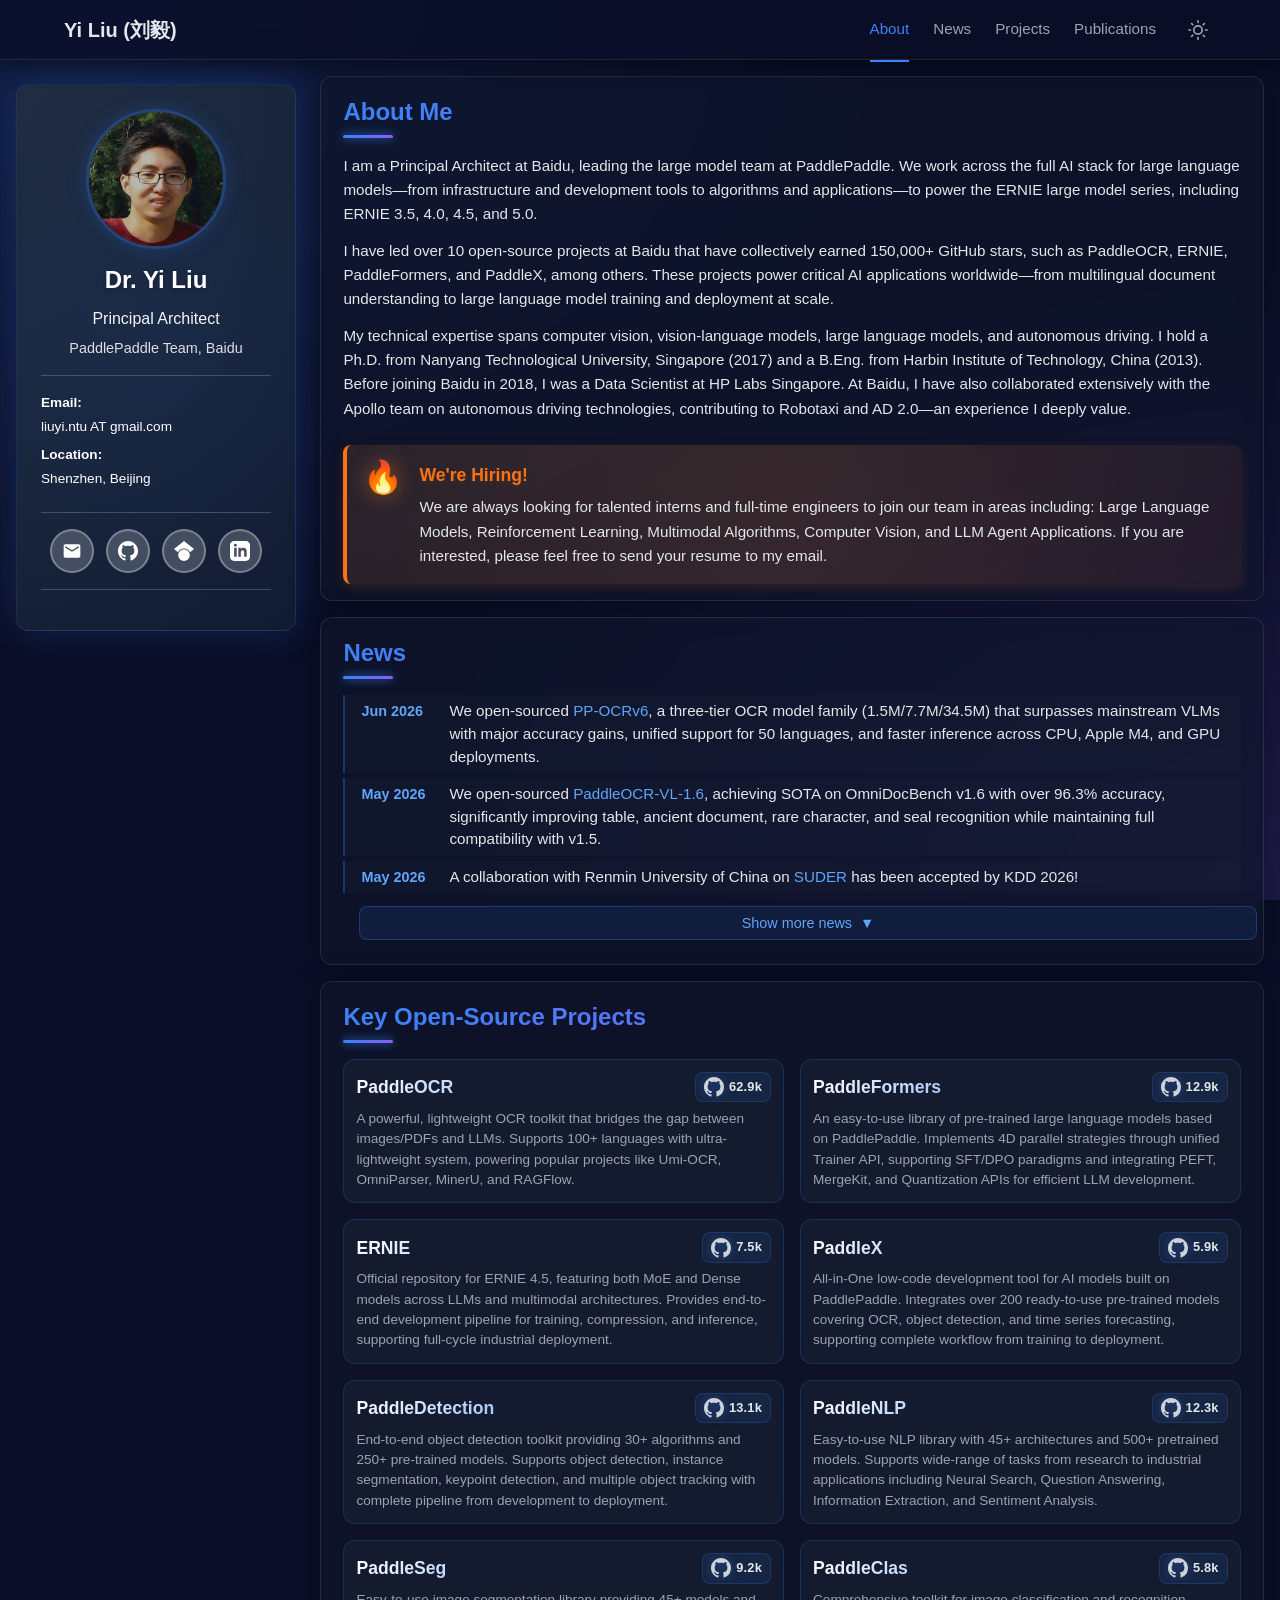
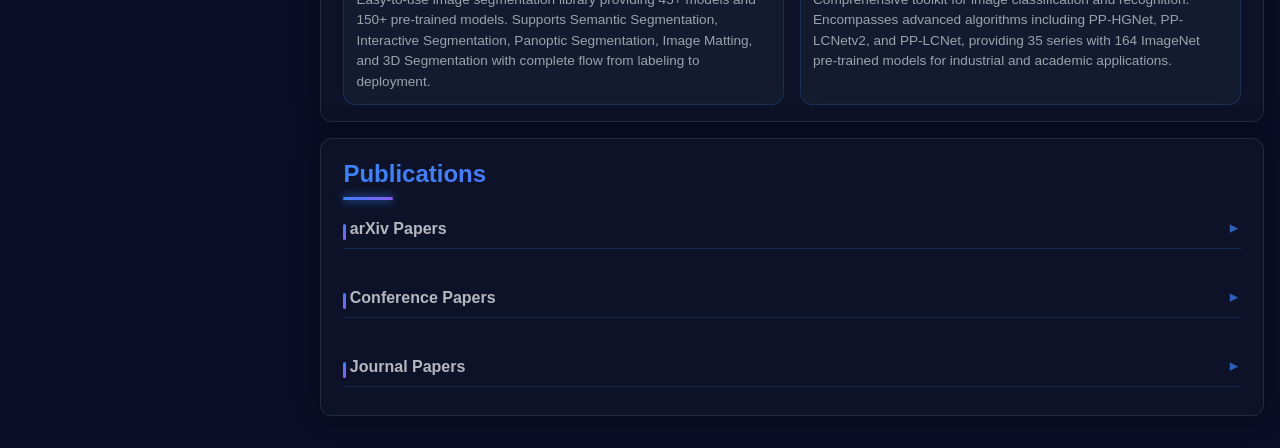
==== commit e7a111ab: "Auto-collapse news older than six months at page load The six-month split was computed only at build" ====
--- a/index.html
+++ b/index.html
@@ -139,7 +139,7 @@
                     </div>
                     <div class="contact-item">
                         <strong>Location:</strong>
-                        <span>Shenzhen, Beijing, Shanghai</span>
+                        <span>Shenzhen, Beijing</span>
                     </div>
                 </div>
 
@@ -199,41 +199,25 @@
                 <h2 id="news-title" class="section-title">News</h2>
                 <div class="section-content">
                     <ul class="news-list">
-                        <li class="news-item">
+                        <li class="news-item" data-news-date="2026-06">
                             <span class="news-date">Jun 2026</span>
                             <span class="news-text">We open-sourced <a href="https://arxiv.org/abs/2606.13108" target="_blank" rel="noopener noreferrer">PP-OCRv6</a>, a three-tier OCR model family (1.5M/7.7M/34.5M) that surpasses mainstream VLMs with major accuracy gains, unified support for 50 languages, and faster inference across CPU, Apple M4, and GPU deployments.</span>
                         </li>
-                        <li class="news-item">
+                        <li class="news-item" data-news-date="2026-05">
                             <span class="news-date">May 2026</span>
                             <span class="news-text">We open-sourced <a href="https://arxiv.org/abs/2606.03264" target="_blank" rel="noopener noreferrer">PaddleOCR-VL-1.6</a>, achieving SOTA on OmniDocBench v1.6 with over 96.3% accuracy, significantly improving table, ancient document, rare character, and seal recognition while maintaining full compatibility with v1.5.</span>
                         </li>
-                        <li class="news-item">
+                        <li class="news-item" data-news-date="2026-05">
                             <span class="news-date">May 2026</span>
                             <span class="news-text">A collaboration with Renmin University of China on <a href="https://arxiv.org/abs/2506.07963" target="_blank" rel="noopener noreferrer">SUDER</a> has been accepted by KDD 2026!</span>
                         </li>
-                        <li class="news-item">
+                        <li class="news-item" data-news-date="2026-05">
                             <span class="news-date">May 2026</span>
                             <span class="news-text">I gave a talk at <a href="https://valser.org/2026/#/" target="_blank" rel="noopener noreferrer">VALSE 2026</a> and <a href="https://ccig.csig.org.cn/2026/index.html" target="_blank" rel="noopener noreferrer">CCIG 2026</a> on "PaddleOCR Multimodal Document Intelligent Parsing".</span>
                         </li>
-                        <li class="news-item">
+                        <li class="news-item" data-news-date="2026-03">
                             <span class="news-date">Mar 2026</span>
                             <span class="news-text">Our two works, <a href="https://arxiv.org/pdf/2603.24373v1" target="_blank" rel="noopener noreferrer">PP-OCRv5</a> and <a href="https://arxiv.org/pdf/2603.24326" target="_blank" rel="noopener noreferrer">PaddleOCR-VL</a>, have been accepted by CVPR 2026!</span>
-                        </li>
-                        <li class="news-item">
-                            <span class="news-date">Feb 2026</span>
-                            <span class="news-text"><a href="https://arxiv.org/abs/2602.04705" target="_blank" rel="noopener noreferrer">ERNIE 5.0</a> (2.4T-parameter unified multimodal model) released. My team developed its ultra-scale RL infrastructure for stable and efficient post-training with MoE architectures.</span>
-                        </li>
-                        <li class="news-item">
-                            <span class="news-date">Jan 2026</span>
-                            <span class="news-text">We open-sourced <a href="https://arxiv.org/abs/2601.21957" target="_blank" rel="noopener noreferrer">PaddleOCR-VL-1.5</a>: A 0.9B lightweight VLM delivering SOTA document parsing and text spotting, leading across six scenarios. It adds new text spotting and seal recognition, supports 111 languages.</span>
-                        </li>
-                        <li class="news-item">
-                            <span class="news-date">Jan 2026</span>
-                            <span class="news-text">We released <a href="https://github.com/PaddlePaddle/PaddleFormers" target="_blank" rel="noopener noreferrer">PaddleFormers 1.0</a>: It supports training for LLMs and VLMs, with extreme performance optimizations for key models like DeepSeek-V3 and GLM-4.5-Air, significantly outperforming Megatron-LM in training speed.</span>
-                        </li>
-                        <li class="news-item">
-                            <span class="news-date">Dec 2025</span>
-                            <span class="news-text">We officially launched <a href="https://www.paddleocr.com" target="_blank" rel="noopener noreferrer">PaddleOCR.com</a>, offering free hands-on experience with advanced document parsing capabilities.</span>
                         </li>
                         <li class="news-more-container">
                             <button class="news-more-btn" id="newsMoreBtn" aria-expanded="false">
@@ -241,27 +225,43 @@
                                 <span class="btn-icon">▼</span>
                             </button>
                             <ul class="news-more-list collapsed" id="newsMoreList">
-                        <li class="news-item">
+                        <li class="news-item" data-news-date="2026-02">
+                            <span class="news-date">Feb 2026</span>
+                            <span class="news-text"><a href="https://arxiv.org/abs/2602.04705" target="_blank" rel="noopener noreferrer">ERNIE 5.0</a> (2.4T-parameter unified multimodal model) released. My team developed its ultra-scale RL infrastructure for stable and efficient post-training with MoE architectures.</span>
+                        </li>
+                        <li class="news-item" data-news-date="2026-01">
+                            <span class="news-date">Jan 2026</span>
+                            <span class="news-text">We open-sourced <a href="https://arxiv.org/abs/2601.21957" target="_blank" rel="noopener noreferrer">PaddleOCR-VL-1.5</a>: A 0.9B lightweight VLM delivering SOTA document parsing and text spotting, leading across six scenarios. It adds new text spotting and seal recognition, supports 111 languages.</span>
+                        </li>
+                        <li class="news-item" data-news-date="2026-01">
+                            <span class="news-date">Jan 2026</span>
+                            <span class="news-text">We released <a href="https://github.com/PaddlePaddle/PaddleFormers" target="_blank" rel="noopener noreferrer">PaddleFormers 1.0</a>: It supports training for LLMs and VLMs, with extreme performance optimizations for key models like DeepSeek-V3 and GLM-4.5-Air, significantly outperforming Megatron-LM in training speed.</span>
+                        </li>
+                        <li class="news-item" data-news-date="2025-12">
+                            <span class="news-date">Dec 2025</span>
+                            <span class="news-text">We officially launched <a href="https://www.paddleocr.com" target="_blank" rel="noopener noreferrer">PaddleOCR.com</a>, offering free hands-on experience with advanced document parsing capabilities.</span>
+                        </li>
+                        <li class="news-item" data-news-date="2025-11">
                             <span class="news-date">Nov 2025</span>
                             <span class="news-text">We open-sourced <a href="https://huggingface.co/baidu/ERNIE-4.5-VL-28B-A3B-Thinking" target="_blank" rel="noopener noreferrer">ERNIE-4.5-VL-28B-A3B-Thinking</a>: a lightweight VLM (3B active) matching flagship models, excelling in visual reasoning, STEM solving, visual grounding, and video understanding with tool utilization.</span>
                         </li>
-                        <li class="news-item">
+                        <li class="news-item" data-news-date="2025-10">
                             <span class="news-date">Oct 2025</span>
                             <span class="news-text">We open-sourced <a href="https://arxiv.org/abs/2510.14528" target="_blank" rel="noopener noreferrer">PaddleOCR-VL</a>: a SOTA 0.9B VLM for document parsing, supporting 109 languages and recognizing complex elements (text, tables, formulas, charts).</span>
                         </li>
-                        <li class="news-item">
+                        <li class="news-item" data-news-date="2025-09">
                             <span class="news-date">Sep 2025</span>
                             <span class="news-text">We open-sourced <a href="https://huggingface.co/baidu/ERNIE-4.5-21B-A3B-Thinking" target="_blank" rel="noopener noreferrer">ERNIE-4.5-21B-A3B-Thinking</a>: an enhanced reasoning model with improved performance on logical reasoning, mathematics, science, coding, featuring tool usage and 128K long-context.</span>
                         </li>
-                        <li class="news-item">
+                        <li class="news-item" data-news-date="2025-08">
                             <span class="news-date">Aug 2025</span>
                             <span class="news-text">I gave a talk at IJCAI Conference on "PaddlePaddle Deep Learning Framework and its Support for Large Model Training and Inference".</span>
                         </li>
-                        <li class="news-item">
+                        <li class="news-item" data-news-date="2025-06">
                             <span class="news-date">Jun 2025</span>
                             <span class="news-text">We open-sourced <a href="https://yiyan.baidu.com/blog/publication/ERNIE_Technical_Report.pdf" target="_blank" rel="noopener noreferrer">ERNIE 4.5</a>: a family of large-scale multimodal models with 10 variants, including MoE models (47B/3B active, 424B total) and dense models (0.3B).</span>
                         </li>
-                        <li class="news-item">
+                        <li class="news-item" data-news-date="2025-05">
                             <span class="news-date">May 2025</span>
                             <span class="news-text">We open-sourced <a href="https://arxiv.org/abs/2507.05595" target="_blank" rel="noopener noreferrer">PaddleOCR 3.0</a>: featuring PP-OCRv5 (high-accuracy text recognition), PP-StructureV3 (general-purpose document parsing), and PP-ChatOCRv4 (intelligent document understanding).</span>
                         </li>
@@ -280,14 +280,13 @@
                         <div class="project-header">
                             <h3 class="project-title">
                                 PaddleOCR
-                                <span class="project-status status-active">Active</span>
                             </h3>
                             <div class="project-stats">
                                 <a href="https://github.com/PaddlePaddle/PaddleOCR" target="_blank" rel="noopener noreferrer" class="github-link">
                                     <svg class="github-logo" viewBox="0 0 16 16" width="20" height="20" fill="currentColor">
                                         <path d="M8 0C3.58 0 0 3.58 0 8c0 3.54 2.29 6.53 5.47 7.59.4.07.55-.17.55-.38 0-.19-.01-.82-.01-1.49-2.01.37-2.53-.49-2.69-.94-.09-.23-.48-.94-.82-1.13-.28-.15-.68-.52-.01-.53.63-.01 1.08.58 1.23.82.72 1.21 1.87.87 2.33.66.07-.52.28-.87.51-1.07-1.78-.2-3.64-.89-3.64-3.95 0-.87.31-1.59.82-2.15-.08-.2-.36-1.02.08-2.12 0 0 .67-.21 2.2.82.64-.18 1.32-.27 2-.27.68 0 1.36.09 2 .27 1.53-1.04 2.2-.82 2.2-.82.44 1.1.16 1.92.08 2.12.51.56.82 1.27.82 2.15 0 3.07-1.87 3.75-3.65 3.95.29.25.54.73.54 1.48 0 1.07-.01 1.93-.01 2.2 0 .21.15.46.55.38A8.013 8.013 0 0016 8c0-4.42-3.58-8-8-8z"></path>
                                     </svg>
-                                    <span class="stat-number">77.7k</span>
+                                    <span class="stat-number">62.9k</span>
                                 </a>
                             </div>
                         </div>
@@ -300,88 +299,9 @@
                         <div class="project-header">
                             <h3 class="project-title">
                                 PaddleFormers
-                                <span class="project-status status-active">Active</span>
                             </h3>
                             <div class="project-stats">
                                 <a href="https://github.com/PaddlePaddle/PaddleFormers" target="_blank" rel="noopener noreferrer" class="github-link">
-                                    <svg class="github-logo" viewBox="0 0 16 16" width="20" height="20" fill="currentColor">
-                                        <path d="M8 0C3.58 0 0 3.58 0 8c0 3.54 2.29 6.53 5.47 7.59.4.07.55-.17.55-.38 0-.19-.01-.82-.01-1.49-2.01.37-2.53-.49-2.69-.94-.09-.23-.48-.94-.82-1.13-.28-.15-.68-.52-.01-.53.63-.01 1.08.58 1.23.82.72 1.21 1.87.87 2.33.66.07-.52.28-.87.51-1.07-1.78-.2-3.64-.89-3.64-3.95 0-.87.31-1.59.82-2.15-.08-.2-.36-1.02.08-2.12 0 0 .67-.21 2.2.82.64-.18 1.32-.27 2-.27.68 0 1.36.09 2 .27 1.53-1.04 2.2-.82 2.2-.82.44 1.1.16 1.92.08 2.12.51.56.82 1.27.82 2.15 0 3.07-1.87 3.75-3.65 3.95.29.25.54.73.54 1.48 0 1.07-.01 1.93-.01 2.2 0 .21.15.46.55.38A8.013 8.013 0 0016 8c0-4.42-3.58-8-8-8z"></path>
-                                    </svg>
-                                    <span class="stat-number">13k</span>
-                                </a>
-                            </div>
-                        </div>
-                        <p class="project-description">
-                            An easy-to-use library of pre-trained large language models based on PaddlePaddle. Implements 4D parallel strategies through unified Trainer API, supporting SFT/DPO paradigms and integrating PEFT, MergeKit, and Quantization APIs for efficient LLM development.
-                        </p>
-                        </div>
-
-                        <div class="project-card">
-                        <div class="project-header">
-                            <h3 class="project-title">
-                                ERNIE
-                                <span class="project-status status-active">Active</span>
-                            </h3>
-                            <div class="project-stats">
-                                <a href="https://github.com/PaddlePaddle/ERNIE" target="_blank" rel="noopener noreferrer" class="github-link">
-                                    <svg class="github-logo" viewBox="0 0 16 16" width="20" height="20" fill="currentColor">
-                                        <path d="M8 0C3.58 0 0 3.58 0 8c0 3.54 2.29 6.53 5.47 7.59.4.07.55-.17.55-.38 0-.19-.01-.82-.01-1.49-2.01.37-2.53-.49-2.69-.94-.09-.23-.48-.94-.82-1.13-.28-.15-.68-.52-.01-.53.63-.01 1.08.58 1.23.82.72 1.21 1.87.87 2.33.66.07-.52.28-.87.51-1.07-1.78-.2-3.64-.89-3.64-3.95 0-.87.31-1.59.82-2.15-.08-.2-.36-1.02.08-2.12 0 0 .67-.21 2.2.82.64-.18 1.32-.27 2-.27.68 0 1.36.09 2 .27 1.53-1.04 2.2-.82 2.2-.82.44 1.1.16 1.92.08 2.12.51.56.82 1.27.82 2.15 0 3.07-1.87 3.75-3.65 3.95.29.25.54.73.54 1.48 0 1.07-.01 1.93-.01 2.2 0 .21.15.46.55.38A8.013 8.013 0 0016 8c0-4.42-3.58-8-8-8z"></path>
-                                    </svg>
-                                    <span class="stat-number">7.7k</span>
-                                </a>
-                            </div>
-                        </div>
-                        <p class="project-description">
-                            Official repository for ERNIE 4.5, featuring both MoE and Dense models across LLMs and multimodal architectures. Provides end-to-end development pipeline for training, compression, and inference, supporting full-cycle industrial deployment.
-                        </p>
-                        </div>
-
-                        <div class="project-card">
-                        <div class="project-header">
-                            <h3 class="project-title">
-                                PaddleX
-                                <span class="project-status status-active">Active</span>
-                            </h3>
-                            <div class="project-stats">
-                                <a href="https://github.com/PaddlePaddle/PaddleX" target="_blank" rel="noopener noreferrer" class="github-link">
-                                    <svg class="github-logo" viewBox="0 0 16 16" width="20" height="20" fill="currentColor">
-                                        <path d="M8 0C3.58 0 0 3.58 0 8c0 3.54 2.29 6.53 5.47 7.59.4.07.55-.17.55-.38 0-.19-.01-.82-.01-1.49-2.01.37-2.53-.49-2.69-.94-.09-.23-.48-.94-.82-1.13-.28-.15-.68-.52-.01-.53.63-.01 1.08.58 1.23.82.72 1.21 1.87.87 2.33.66.07-.52.28-.87.51-1.07-1.78-.2-3.64-.89-3.64-3.95 0-.87.31-1.59.82-2.15-.08-.2-.36-1.02.08-2.12 0 0 .67-.21 2.2.82.64-.18 1.32-.27 2-.27.68 0 1.36.09 2 .27 1.53-1.04 2.2-.82 2.2-.82.44 1.1.16 1.92.08 2.12.51.56.82 1.27.82 2.15 0 3.07-1.87 3.75-3.65 3.95.29.25.54.73.54 1.48 0 1.07-.01 1.93-.01 2.2 0 .21.15.46.55.38A8.013 8.013 0 0016 8c0-4.42-3.58-8-8-8z"></path>
-                                    </svg>
-                                    <span class="stat-number">6.1k</span>
-                                </a>
-                            </div>
-                        </div>
-                        <p class="project-description">
-                            All-in-One low-code development tool for AI models built on PaddlePaddle. Integrates over 200 ready-to-use pre-trained models covering OCR, object detection, and time series forecasting, supporting complete workflow from training to deployment.
-                        </p>
-                        </div>
-
-                        <div class="project-card">
-                        <div class="project-header">
-                            <h3 class="project-title">
-                                PaddleDetection
-                            </h3>
-                            <div class="project-stats">
-                                <a href="https://github.com/PaddlePaddle/PaddleDetection" target="_blank" rel="noopener noreferrer" class="github-link">
-                                    <svg class="github-logo" viewBox="0 0 16 16" width="20" height="20" fill="currentColor">
-                                        <path d="M8 0C3.58 0 0 3.58 0 8c0 3.54 2.29 6.53 5.47 7.59.4.07.55-.17.55-.38 0-.19-.01-.82-.01-1.49-2.01.37-2.53-.49-2.69-.94-.09-.23-.48-.94-.82-1.13-.28-.15-.68-.52-.01-.53.63-.01 1.08.58 1.23.82.72 1.21 1.87.87 2.33.66.07-.52.28-.87.51-1.07-1.78-.2-3.64-.89-3.64-3.95 0-.87.31-1.59.82-2.15-.08-.2-.36-1.02.08-2.12 0 0 .67-.21 2.2.82.64-.18 1.32-.27 2-.27.68 0 1.36.09 2 .27 1.53-1.04 2.2-.82 2.2-.82.44 1.1.16 1.92.08 2.12.51.56.82 1.27.82 2.15 0 3.07-1.87 3.75-3.65 3.95.29.25.54.73.54 1.48 0 1.07-.01 1.93-.01 2.2 0 .21.15.46.55.38A8.013 8.013 0 0016 8c0-4.42-3.58-8-8-8z"></path>
-                                    </svg>
-                                    <span class="stat-number">14.2k</span>
-                                </a>
-                            </div>
-                        </div>
-                        <p class="project-description">
-                            End-to-end object detection toolkit providing 30+ algorithms and 250+ pre-trained models. Supports object detection, instance segmentation, keypoint detection, and multiple object tracking with complete pipeline from development to deployment.
-                        </p>
-                        </div>
-
-                        <div class="project-card">
-                        <div class="project-header">
-                            <h3 class="project-title">
-                                PaddleNLP
-                            </h3>
-                            <div class="project-stats">
-                                <a href="https://github.com/PaddlePaddle/PaddleNLP" target="_blank" rel="noopener noreferrer" class="github-link">
                                     <svg class="github-logo" viewBox="0 0 16 16" width="20" height="20" fill="currentColor">
                                         <path d="M8 0C3.58 0 0 3.58 0 8c0 3.54 2.29 6.53 5.47 7.59.4.07.55-.17.55-.38 0-.19-.01-.82-.01-1.49-2.01.37-2.53-.49-2.69-.94-.09-.23-.48-.94-.82-1.13-.28-.15-.68-.52-.01-.53.63-.01 1.08.58 1.23.82.72 1.21 1.87.87 2.33.66.07-.52.28-.87.51-1.07-1.78-.2-3.64-.89-3.64-3.95 0-.87.31-1.59.82-2.15-.08-.2-.36-1.02.08-2.12 0 0 .67-.21 2.2.82.64-.18 1.32-.27 2-.27.68 0 1.36.09 2 .27 1.53-1.04 2.2-.82 2.2-.82.44 1.1.16 1.92.08 2.12.51.56.82 1.27.82 2.15 0 3.07-1.87 3.75-3.65 3.95.29.25.54.73.54 1.48 0 1.07-.01 1.93-.01 2.2 0 .21.15.46.55.38A8.013 8.013 0 0016 8c0-4.42-3.58-8-8-8z"></path>
                                     </svg>
@@ -390,6 +310,82 @@
                             </div>
                         </div>
                         <p class="project-description">
+                            An easy-to-use library of pre-trained large language models based on PaddlePaddle. Implements 4D parallel strategies through unified Trainer API, supporting SFT/DPO paradigms and integrating PEFT, MergeKit, and Quantization APIs for efficient LLM development.
+                        </p>
+                        </div>
+
+                        <div class="project-card">
+                        <div class="project-header">
+                            <h3 class="project-title">
+                                ERNIE
+                            </h3>
+                            <div class="project-stats">
+                                <a href="https://github.com/PaddlePaddle/ERNIE" target="_blank" rel="noopener noreferrer" class="github-link">
+                                    <svg class="github-logo" viewBox="0 0 16 16" width="20" height="20" fill="currentColor">
+                                        <path d="M8 0C3.58 0 0 3.58 0 8c0 3.54 2.29 6.53 5.47 7.59.4.07.55-.17.55-.38 0-.19-.01-.82-.01-1.49-2.01.37-2.53-.49-2.69-.94-.09-.23-.48-.94-.82-1.13-.28-.15-.68-.52-.01-.53.63-.01 1.08.58 1.23.82.72 1.21 1.87.87 2.33.66.07-.52.28-.87.51-1.07-1.78-.2-3.64-.89-3.64-3.95 0-.87.31-1.59.82-2.15-.08-.2-.36-1.02.08-2.12 0 0 .67-.21 2.2.82.64-.18 1.32-.27 2-.27.68 0 1.36.09 2 .27 1.53-1.04 2.2-.82 2.2-.82.44 1.1.16 1.92.08 2.12.51.56.82 1.27.82 2.15 0 3.07-1.87 3.75-3.65 3.95.29.25.54.73.54 1.48 0 1.07-.01 1.93-.01 2.2 0 .21.15.46.55.38A8.013 8.013 0 0016 8c0-4.42-3.58-8-8-8z"></path>
+                                    </svg>
+                                    <span class="stat-number">7.5k</span>
+                                </a>
+                            </div>
+                        </div>
+                        <p class="project-description">
+                            Official repository for ERNIE 4.5, featuring both MoE and Dense models across LLMs and multimodal architectures. Provides end-to-end development pipeline for training, compression, and inference, supporting full-cycle industrial deployment.
+                        </p>
+                        </div>
+
+                        <div class="project-card">
+                        <div class="project-header">
+                            <h3 class="project-title">
+                                PaddleX
+                            </h3>
+                            <div class="project-stats">
+                                <a href="https://github.com/PaddlePaddle/PaddleX" target="_blank" rel="noopener noreferrer" class="github-link">
+                                    <svg class="github-logo" viewBox="0 0 16 16" width="20" height="20" fill="currentColor">
+                                        <path d="M8 0C3.58 0 0 3.58 0 8c0 3.54 2.29 6.53 5.47 7.59.4.07.55-.17.55-.38 0-.19-.01-.82-.01-1.49-2.01.37-2.53-.49-2.69-.94-.09-.23-.48-.94-.82-1.13-.28-.15-.68-.52-.01-.53.63-.01 1.08.58 1.23.82.72 1.21 1.87.87 2.33.66.07-.52.28-.87.51-1.07-1.78-.2-3.64-.89-3.64-3.95 0-.87.31-1.59.82-2.15-.08-.2-.36-1.02.08-2.12 0 0 .67-.21 2.2.82.64-.18 1.32-.27 2-.27.68 0 1.36.09 2 .27 1.53-1.04 2.2-.82 2.2-.82.44 1.1.16 1.92.08 2.12.51.56.82 1.27.82 2.15 0 3.07-1.87 3.75-3.65 3.95.29.25.54.73.54 1.48 0 1.07-.01 1.93-.01 2.2 0 .21.15.46.55.38A8.013 8.013 0 0016 8c0-4.42-3.58-8-8-8z"></path>
+                                    </svg>
+                                    <span class="stat-number">5.9k</span>
+                                </a>
+                            </div>
+                        </div>
+                        <p class="project-description">
+                            All-in-One low-code development tool for AI models built on PaddlePaddle. Integrates over 200 ready-to-use pre-trained models covering OCR, object detection, and time series forecasting, supporting complete workflow from training to deployment.
+                        </p>
+                        </div>
+
+                        <div class="project-card">
+                        <div class="project-header">
+                            <h3 class="project-title">
+                                PaddleDetection
+                            </h3>
+                            <div class="project-stats">
+                                <a href="https://github.com/PaddlePaddle/PaddleDetection" target="_blank" rel="noopener noreferrer" class="github-link">
+                                    <svg class="github-logo" viewBox="0 0 16 16" width="20" height="20" fill="currentColor">
+                                        <path d="M8 0C3.58 0 0 3.58 0 8c0 3.54 2.29 6.53 5.47 7.59.4.07.55-.17.55-.38 0-.19-.01-.82-.01-1.49-2.01.37-2.53-.49-2.69-.94-.09-.23-.48-.94-.82-1.13-.28-.15-.68-.52-.01-.53.63-.01 1.08.58 1.23.82.72 1.21 1.87.87 2.33.66.07-.52.28-.87.51-1.07-1.78-.2-3.64-.89-3.64-3.95 0-.87.31-1.59.82-2.15-.08-.2-.36-1.02.08-2.12 0 0 .67-.21 2.2.82.64-.18 1.32-.27 2-.27.68 0 1.36.09 2 .27 1.53-1.04 2.2-.82 2.2-.82.44 1.1.16 1.92.08 2.12.51.56.82 1.27.82 2.15 0 3.07-1.87 3.75-3.65 3.95.29.25.54.73.54 1.48 0 1.07-.01 1.93-.01 2.2 0 .21.15.46.55.38A8.013 8.013 0 0016 8c0-4.42-3.58-8-8-8z"></path>
+                                    </svg>
+                                    <span class="stat-number">13.1k</span>
+                                </a>
+                            </div>
+                        </div>
+                        <p class="project-description">
+                            End-to-end object detection toolkit providing 30+ algorithms and 250+ pre-trained models. Supports object detection, instance segmentation, keypoint detection, and multiple object tracking with complete pipeline from development to deployment.
+                        </p>
+                        </div>
+
+                        <div class="project-card">
+                        <div class="project-header">
+                            <h3 class="project-title">
+                                PaddleNLP
+                            </h3>
+                            <div class="project-stats">
+                                <a href="https://github.com/PaddlePaddle/PaddleNLP" target="_blank" rel="noopener noreferrer" class="github-link">
+                                    <svg class="github-logo" viewBox="0 0 16 16" width="20" height="20" fill="currentColor">
+                                        <path d="M8 0C3.58 0 0 3.58 0 8c0 3.54 2.29 6.53 5.47 7.59.4.07.55-.17.55-.38 0-.19-.01-.82-.01-1.49-2.01.37-2.53-.49-2.69-.94-.09-.23-.48-.94-.82-1.13-.28-.15-.68-.52-.01-.53.63-.01 1.08.58 1.23.82.72 1.21 1.87.87 2.33.66.07-.52.28-.87.51-1.07-1.78-.2-3.64-.89-3.64-3.95 0-.87.31-1.59.82-2.15-.08-.2-.36-1.02.08-2.12 0 0 .67-.21 2.2.82.64-.18 1.32-.27 2-.27.68 0 1.36.09 2 .27 1.53-1.04 2.2-.82 2.2-.82.44 1.1.16 1.92.08 2.12.51.56.82 1.27.82 2.15 0 3.07-1.87 3.75-3.65 3.95.29.25.54.73.54 1.48 0 1.07-.01 1.93-.01 2.2 0 .21.15.46.55.38A8.013 8.013 0 0016 8c0-4.42-3.58-8-8-8z"></path>
+                                    </svg>
+                                    <span class="stat-number">12.3k</span>
+                                </a>
+                            </div>
+                        </div>
+                        <p class="project-description">
                             Easy-to-use NLP library with 45+ architectures and 500+ pretrained models. Supports wide-range of tasks from research to industrial applications including Neural Search, Question Answering, Information Extraction, and Sentiment Analysis.
                         </p>
                         </div>
@@ -404,7 +400,7 @@
                                     <svg class="github-logo" viewBox="0 0 16 16" width="20" height="20" fill="currentColor">
                                         <path d="M8 0C3.58 0 0 3.58 0 8c0 3.54 2.29 6.53 5.47 7.59.4.07.55-.17.55-.38 0-.19-.01-.82-.01-1.49-2.01.37-2.53-.49-2.69-.94-.09-.23-.48-.94-.82-1.13-.28-.15-.68-.52-.01-.53.63-.01 1.08.58 1.23.82.72 1.21 1.87.87 2.33.66.07-.52.28-.87.51-1.07-1.78-.2-3.64-.89-3.64-3.95 0-.87.31-1.59.82-2.15-.08-.2-.36-1.02.08-2.12 0 0 .67-.21 2.2.82.64-.18 1.32-.27 2-.27.68 0 1.36.09 2 .27 1.53-1.04 2.2-.82 2.2-.82.44 1.1.16 1.92.08 2.12.51.56.82 1.27.82 2.15 0 3.07-1.87 3.75-3.65 3.95.29.25.54.73.54 1.48 0 1.07-.01 1.93-.01 2.2 0 .21.15.46.55.38A8.013 8.013 0 0016 8c0-4.42-3.58-8-8-8z"></path>
                                     </svg>
-                                    <span class="stat-number">9.3k</span>
+                                    <span class="stat-number">9.2k</span>
                                 </a>
                             </div>
                         </div>
@@ -977,11 +973,6 @@
 
                 </div>
             </section>
-
-            <!-- 页脚 -->
-            <footer class="footer" role="contentinfo">
-                <p>Last updated: February 2026</p>
-            </footer>
         </main>
     </div>
 
--- a/style.css
+++ b/style.css
@@ -1015,6 +1015,10 @@
     margin-top: 0.5rem;
 }
 
+.news-more-container[hidden] {
+    display: none;
+}
+
 .news-more-btn {
     display: flex;
     align-items: center;
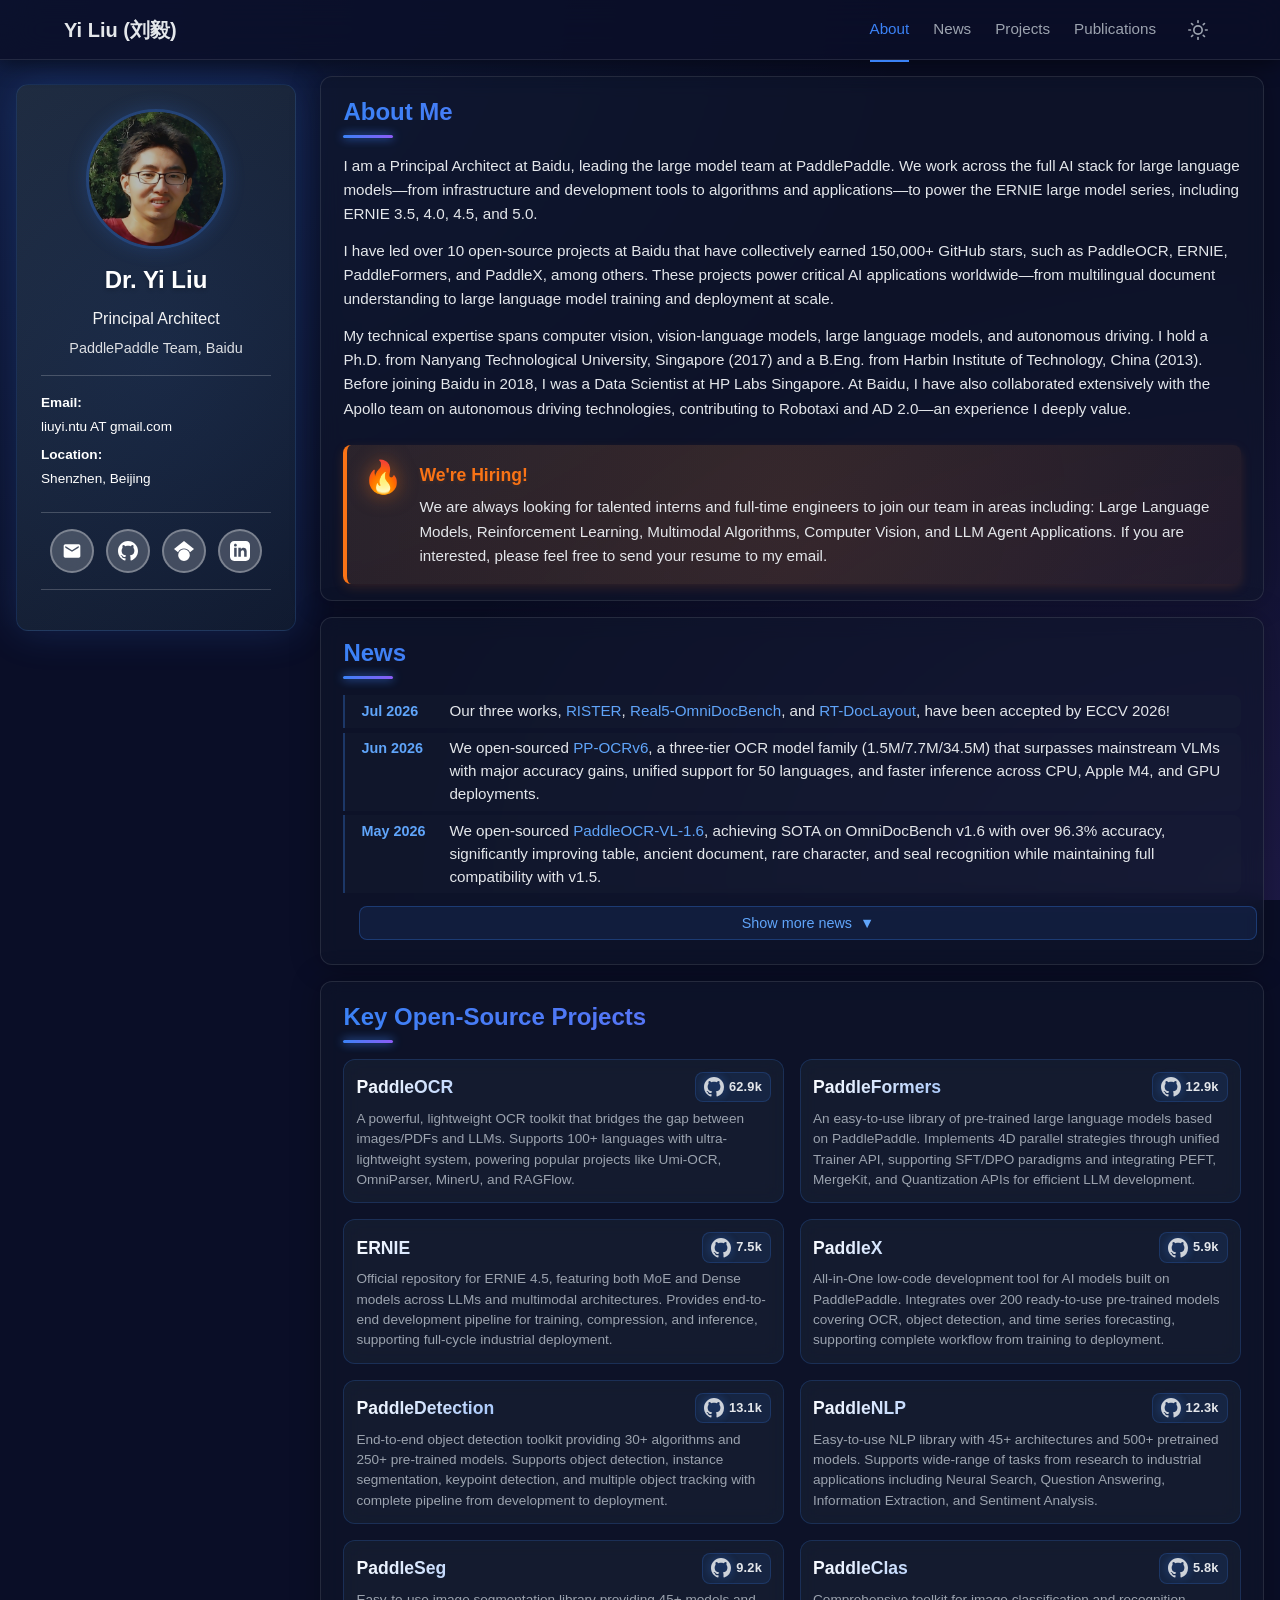
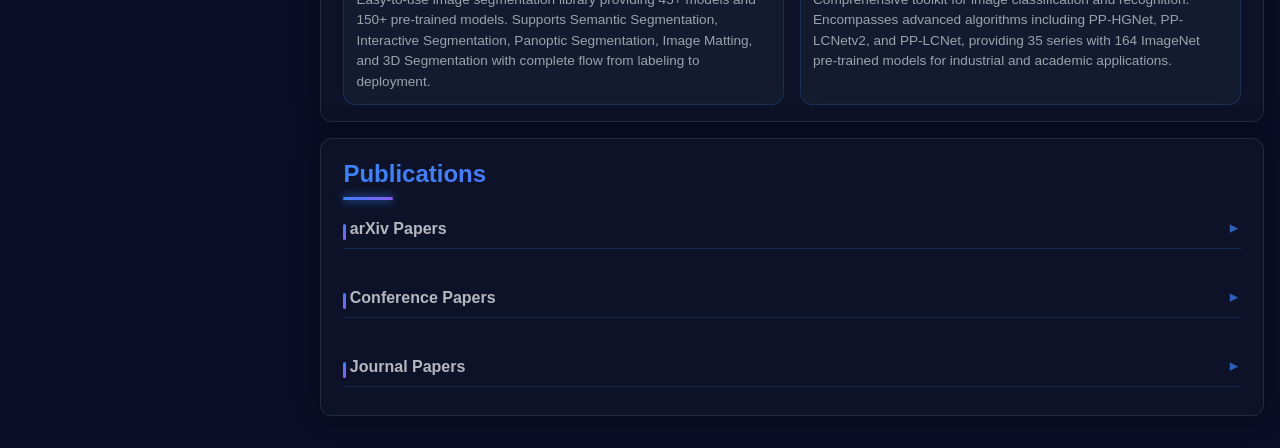
==== commit 6ac82839: "Add ECCV 2026 papers [C24]-[C26] and acceptance news" ====
--- a/index.html
+++ b/index.html
@@ -199,6 +199,10 @@
                 <h2 id="news-title" class="section-title">News</h2>
                 <div class="section-content">
                     <ul class="news-list">
+                        <li class="news-item" data-news-date="2026-07">
+                            <span class="news-date">Jul 2026</span>
+                            <span class="news-text">Our three works, <a href="https://arxiv.org/abs/2608.10684" target="_blank" rel="noopener noreferrer">RISTER</a>, <a href="https://arxiv.org/abs/2603.04205" target="_blank" rel="noopener noreferrer">Real5-OmniDocBench</a>, and <a href="https://arxiv.org/abs/2606.23344" target="_blank" rel="noopener noreferrer">RT-DocLayout</a>, have been accepted by ECCV 2026!</span>
+                        </li>
                         <li class="news-item" data-news-date="2026-06">
                             <span class="news-date">Jun 2026</span>
                             <span class="news-text">We open-sourced <a href="https://arxiv.org/abs/2606.13108" target="_blank" rel="noopener noreferrer">PP-OCRv6</a>, a three-tier OCR model family (1.5M/7.7M/34.5M) that surpasses mainstream VLMs with major accuracy gains, unified support for 50 languages, and faster inference across CPU, Apple M4, and GPU deployments.</span>
@@ -663,6 +667,36 @@
                         <div class="publication-list collapsed" id="conference-papers" role="region" aria-labelledby="conference-papers-title">
                         <div class="publication">
                             <h3 class="publication-title">
+                                <span class="publication-number">[C26]</span> <a href="https://arxiv.org/abs/2608.10684" target="_blank" rel="noopener noreferrer" class="publication-title-link">Embedding Rotation Invariance for Provable Multi-Oriented Scene Text Recognition</a>
+                                <span class="publication-venue-inline">ECCV 2026</span>
+                            </h3>
+                            <p class="publication-authors">
+                                Zhibin Ma, Pengwen Dai, <strong>Yi Liu</strong>, Xugong Qin, Chenyun Yu, Xiaochun Cao
+                            </p>
+                        </div>
+
+                        <div class="publication">
+                            <h3 class="publication-title">
+                                <span class="publication-number">[C25]</span> <a href="https://arxiv.org/abs/2603.04205" target="_blank" rel="noopener noreferrer" class="publication-title-link">Real5-OmniDocBench: A Full-Scale Physical Reconstruction Benchmark for Robust Document Parsing in the Wild</a>
+                                <span class="publication-venue-inline">ECCV 2026</span>
+                            </h3>
+                            <p class="publication-authors">
+                                Changda Zhou, Ziyue Gao, Xueqing Wang, Tingquan Gao, Cheng Cui, Jing Tang, <strong>Yi Liu</strong>
+                            </p>
+                        </div>
+
+                        <div class="publication">
+                            <h3 class="publication-title">
+                                <span class="publication-number">[C24]</span> <a href="https://arxiv.org/abs/2606.23344" target="_blank" rel="noopener noreferrer" class="publication-title-link">RT-DocLayout: Real-Time End-to-End Document Layout Analysis with Reading Order in the Wild</a>
+                                <span class="publication-venue-inline">ECCV 2026</span>
+                            </h3>
+                            <p class="publication-authors">
+                                Cheng Cui, Tingquan Gao, Xueqing Wang, Changda Zhou, Hongen Liu, Ting Sun, Yubo Zhang, Zelun Zhang, Jiaxuan Liu, Manhui Lin, Yue Zhang, Suyin Liang, Yiqing Xiang, <strong>Yi Liu</strong>
+                            </p>
+                        </div>
+
+                        <div class="publication">
+                            <h3 class="publication-title">
                                 <span class="publication-number">[C23]</span> <a href="https://arxiv.org/abs/2506.07963" target="_blank" rel="noopener noreferrer" class="publication-title-link">SUDER: Self-Improving Unified Large Multimodal Models for Understanding and Generation with Dual Self-Rewards</a>
                                 <span class="publication-venue-inline">KDD 2026</span>
                             </h3>
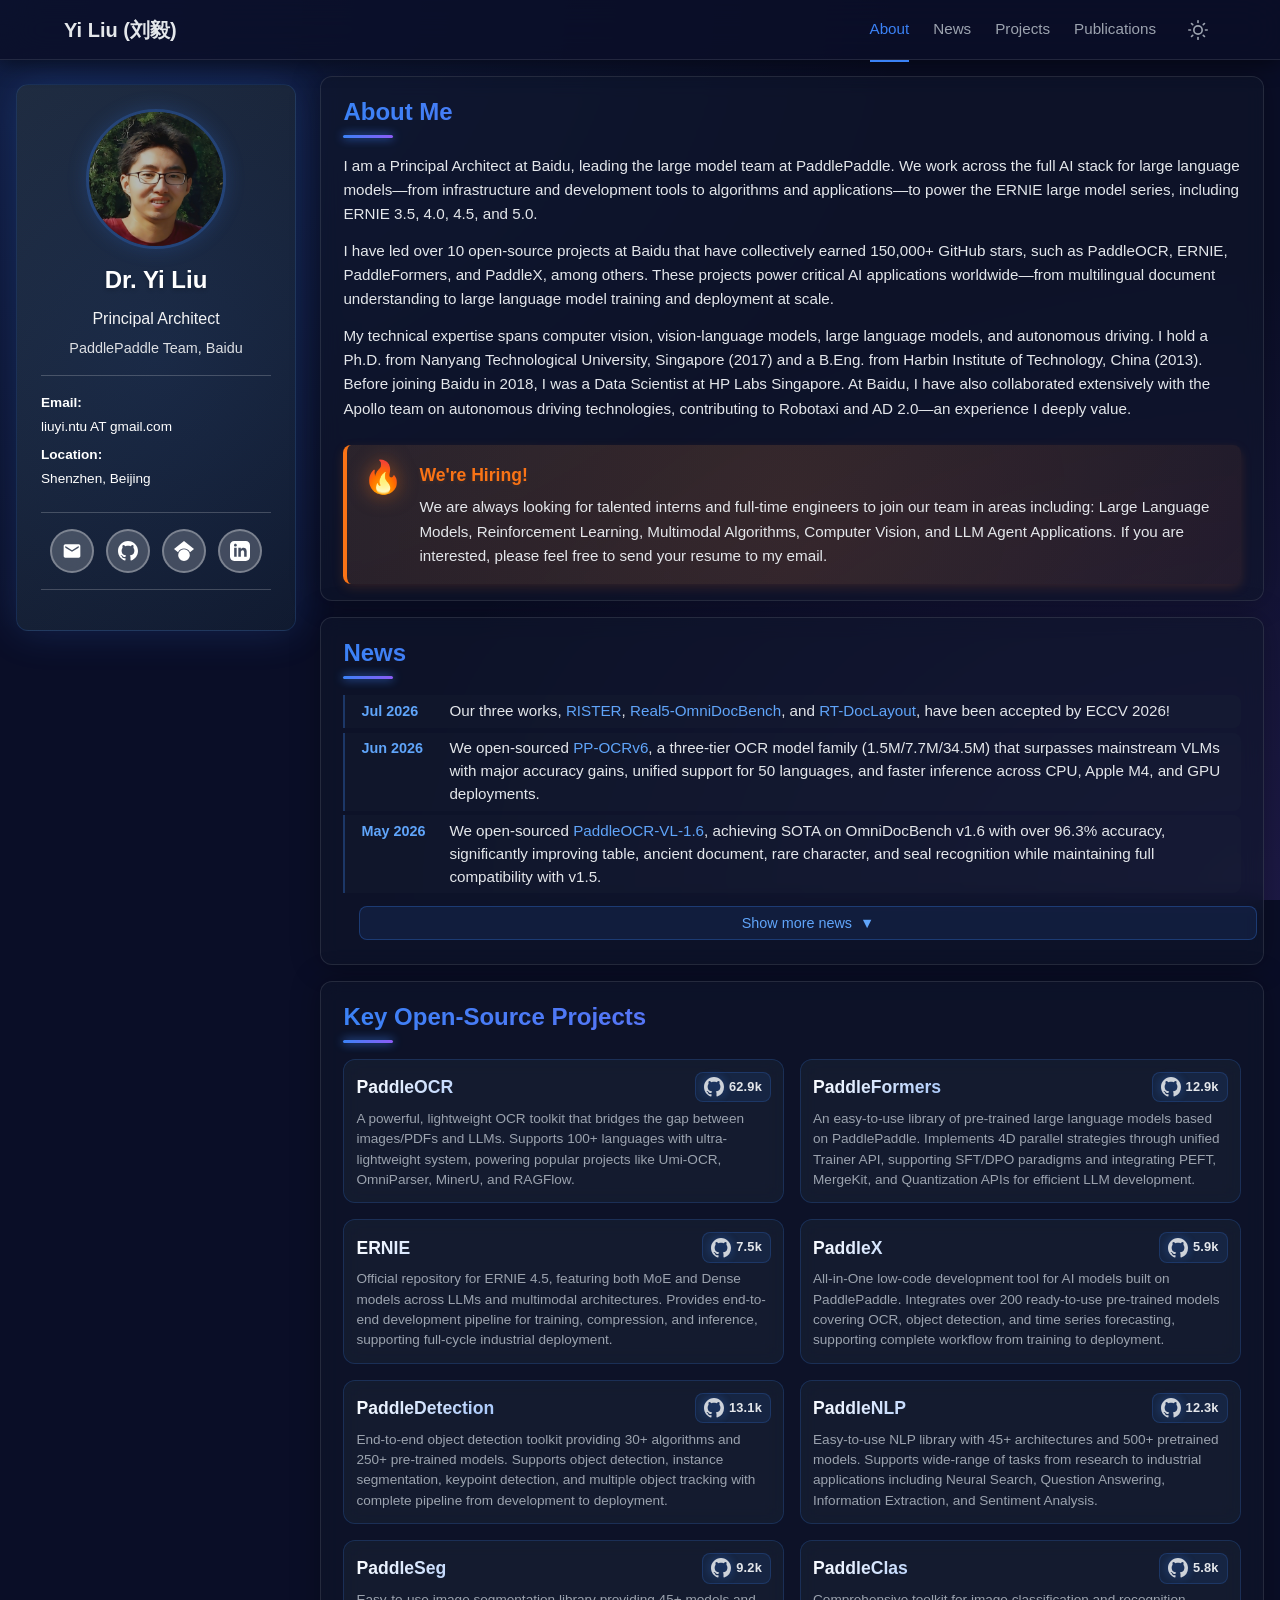
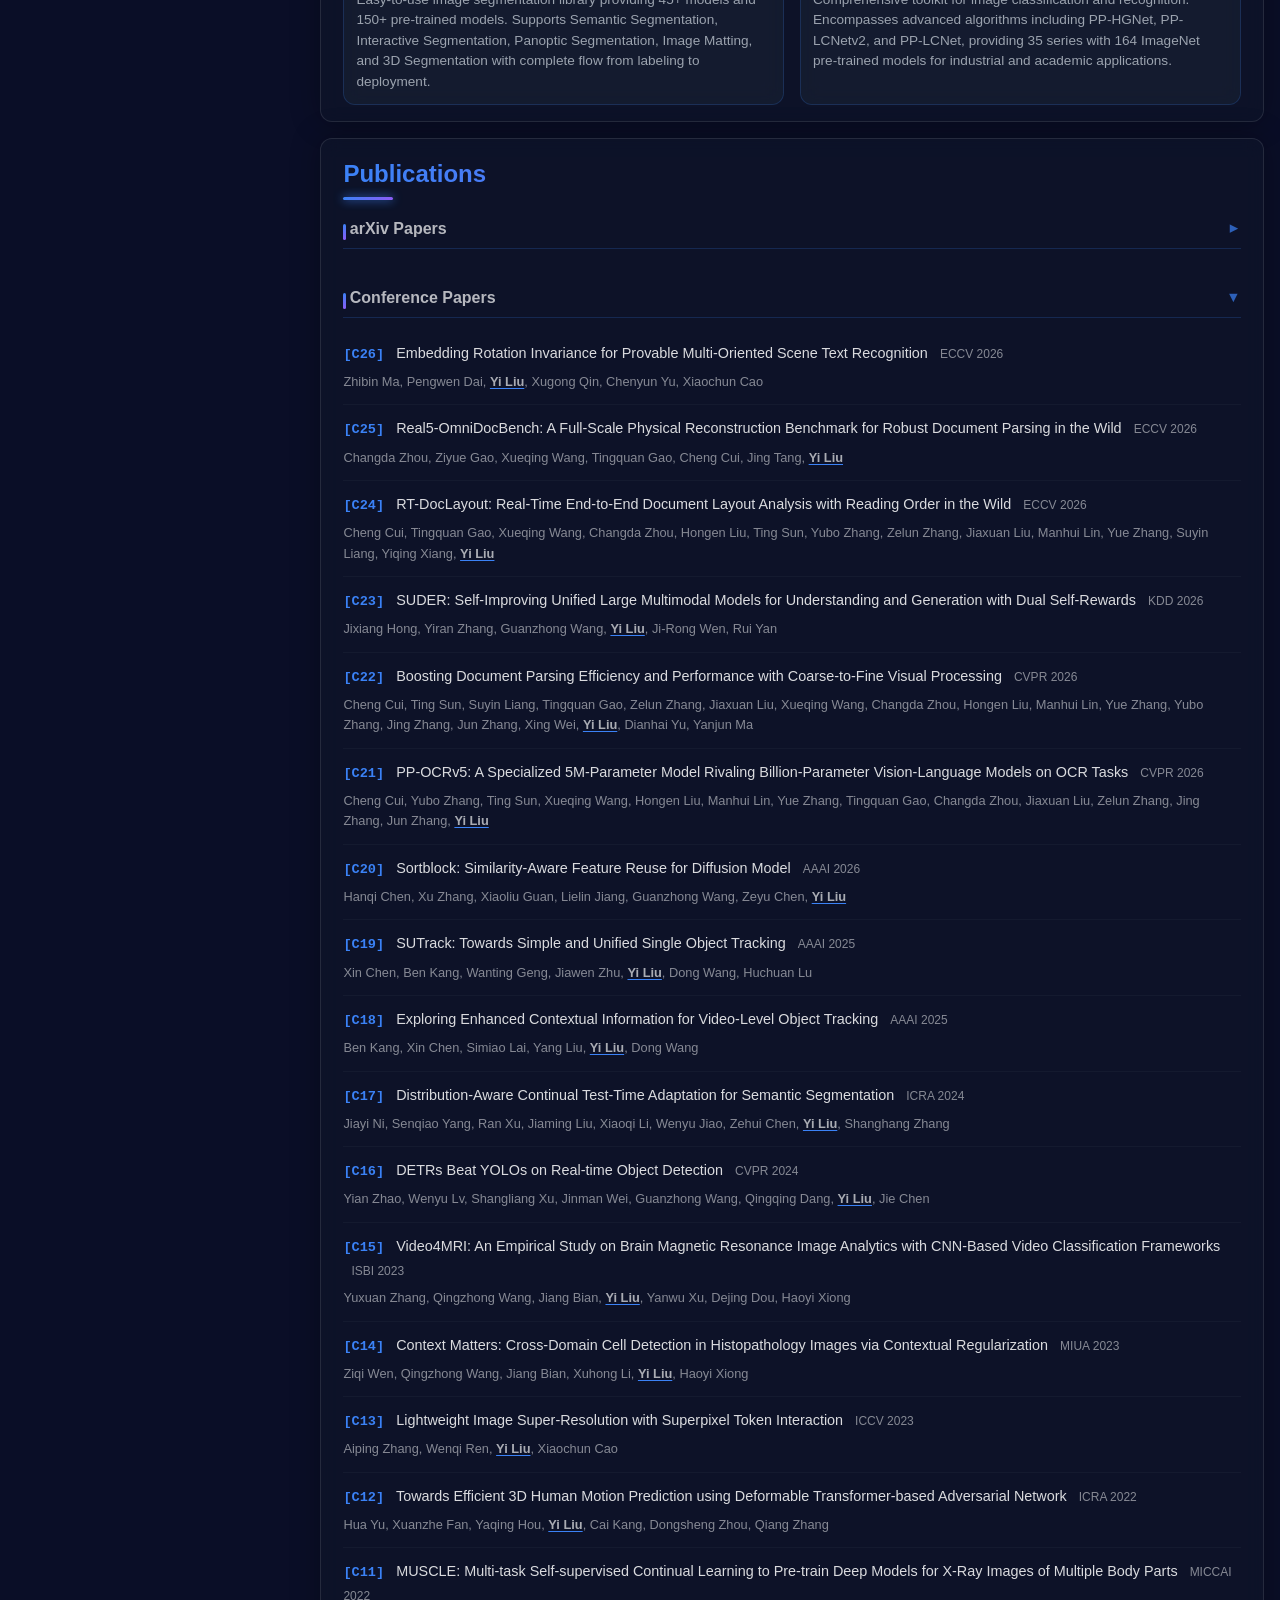
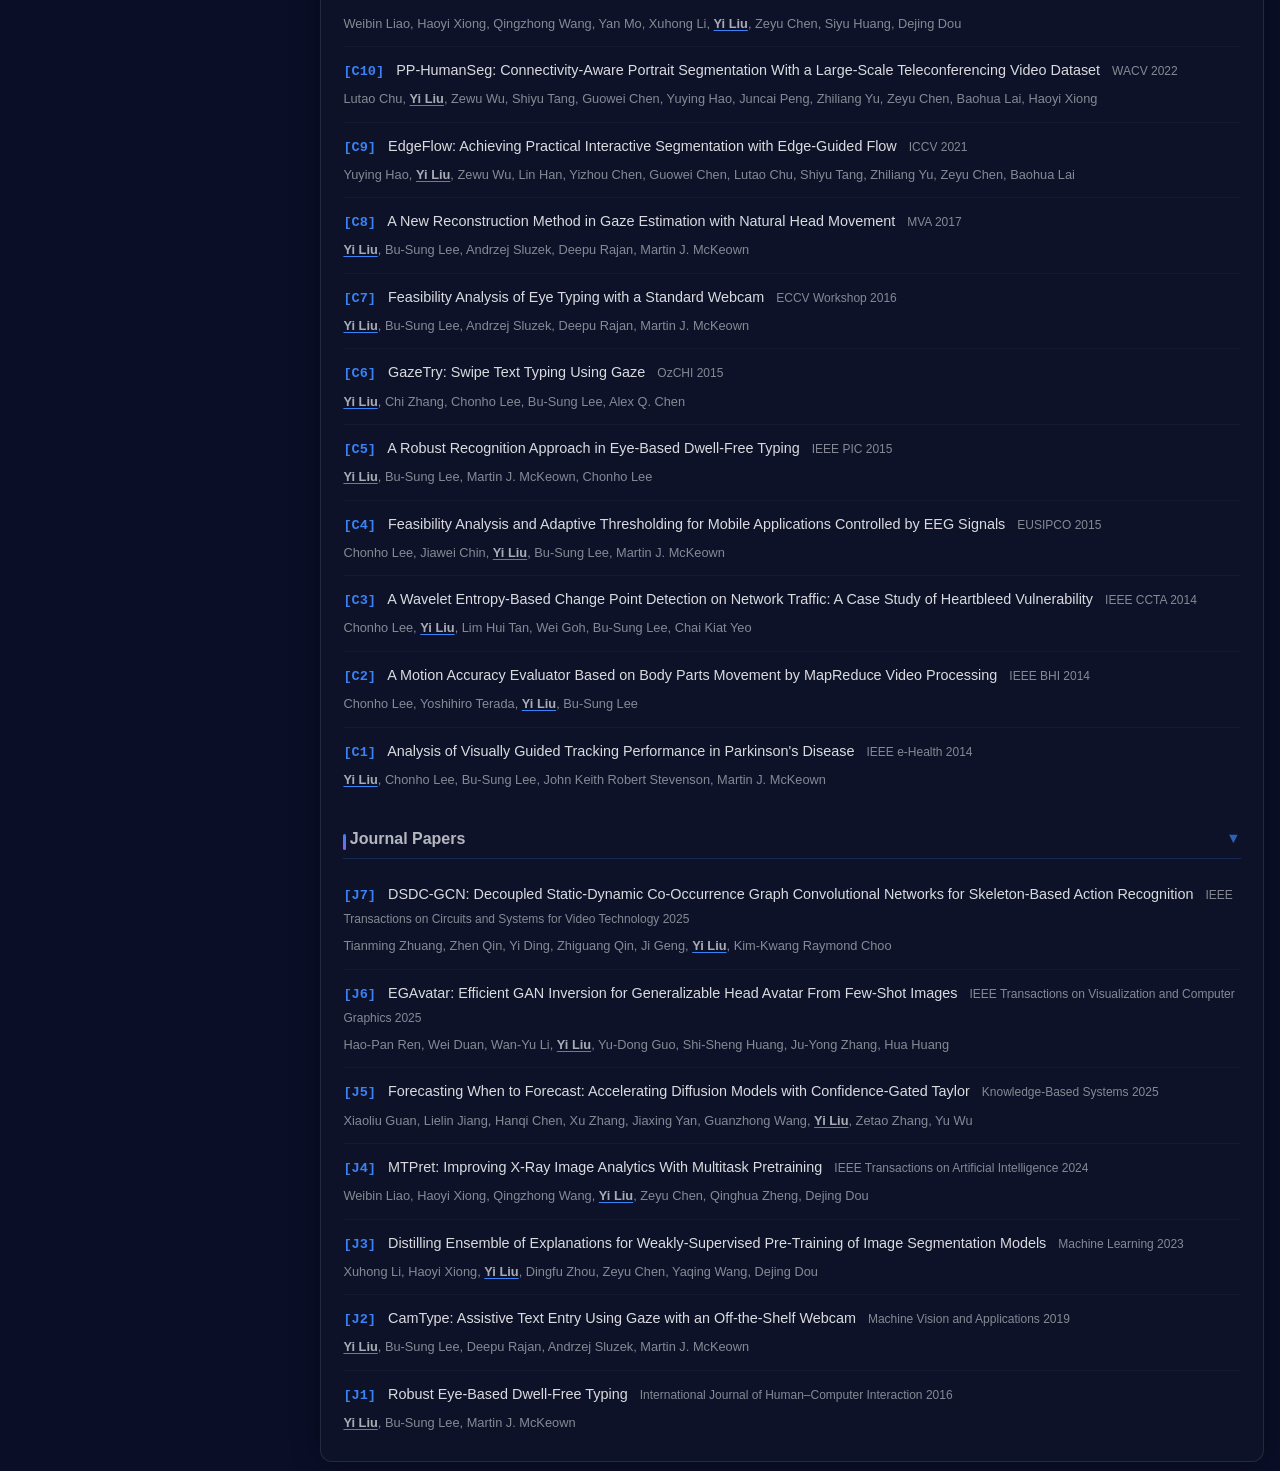
==== commit 1ccc1ec2: "Expand Conference and Journal paper lists by default Categories now carry an "expanded" flag in cont" ====
--- a/index.html
+++ b/index.html
@@ -660,11 +660,11 @@
                     </div>
 
                     <div class="publication-category">
-                        <h3 id="conference-papers-title" class="publication-category-title collapsible-title collapsed" data-target="conference-papers" role="button" aria-expanded="false" aria-controls="conference-papers" tabindex="0">
+                        <h3 id="conference-papers-title" class="publication-category-title collapsible-title" data-target="conference-papers" role="button" aria-expanded="true" aria-controls="conference-papers" tabindex="0">
                             Conference Papers <span class="collapse-icon" aria-hidden="true">▼</span>
                         </h3>
 
-                        <div class="publication-list collapsed" id="conference-papers" role="region" aria-labelledby="conference-papers-title">
+                        <div class="publication-list" id="conference-papers" role="region" aria-labelledby="conference-papers-title">
                         <div class="publication">
                             <h3 class="publication-title">
                                 <span class="publication-number">[C26]</span> <a href="https://arxiv.org/abs/2608.10684" target="_blank" rel="noopener noreferrer" class="publication-title-link">Embedding Rotation Invariance for Provable Multi-Oriented Scene Text Recognition</a>
@@ -928,11 +928,11 @@
                     </div>
 
                     <div class="publication-category">
-                        <h3 id="journal-papers-title" class="publication-category-title collapsible-title collapsed" data-target="journal-papers" role="button" aria-expanded="false" aria-controls="journal-papers" tabindex="0">
+                        <h3 id="journal-papers-title" class="publication-category-title collapsible-title" data-target="journal-papers" role="button" aria-expanded="true" aria-controls="journal-papers" tabindex="0">
                             Journal Papers <span class="collapse-icon" aria-hidden="true">▼</span>
                         </h3>
 
-                        <div class="publication-list collapsed" id="journal-papers" role="region" aria-labelledby="journal-papers-title">
+                        <div class="publication-list" id="journal-papers" role="region" aria-labelledby="journal-papers-title">
                         <div class="publication">
                             <h3 class="publication-title">
                                 <span class="publication-number">[J7]</span> <a href="https://ieeexplore.ieee.org/document/10742428/" target="_blank" rel="noopener noreferrer" class="publication-title-link">DSDC-GCN: Decoupled Static-Dynamic Co-Occurrence Graph Convolutional Networks for Skeleton-Based Action Recognition</a>
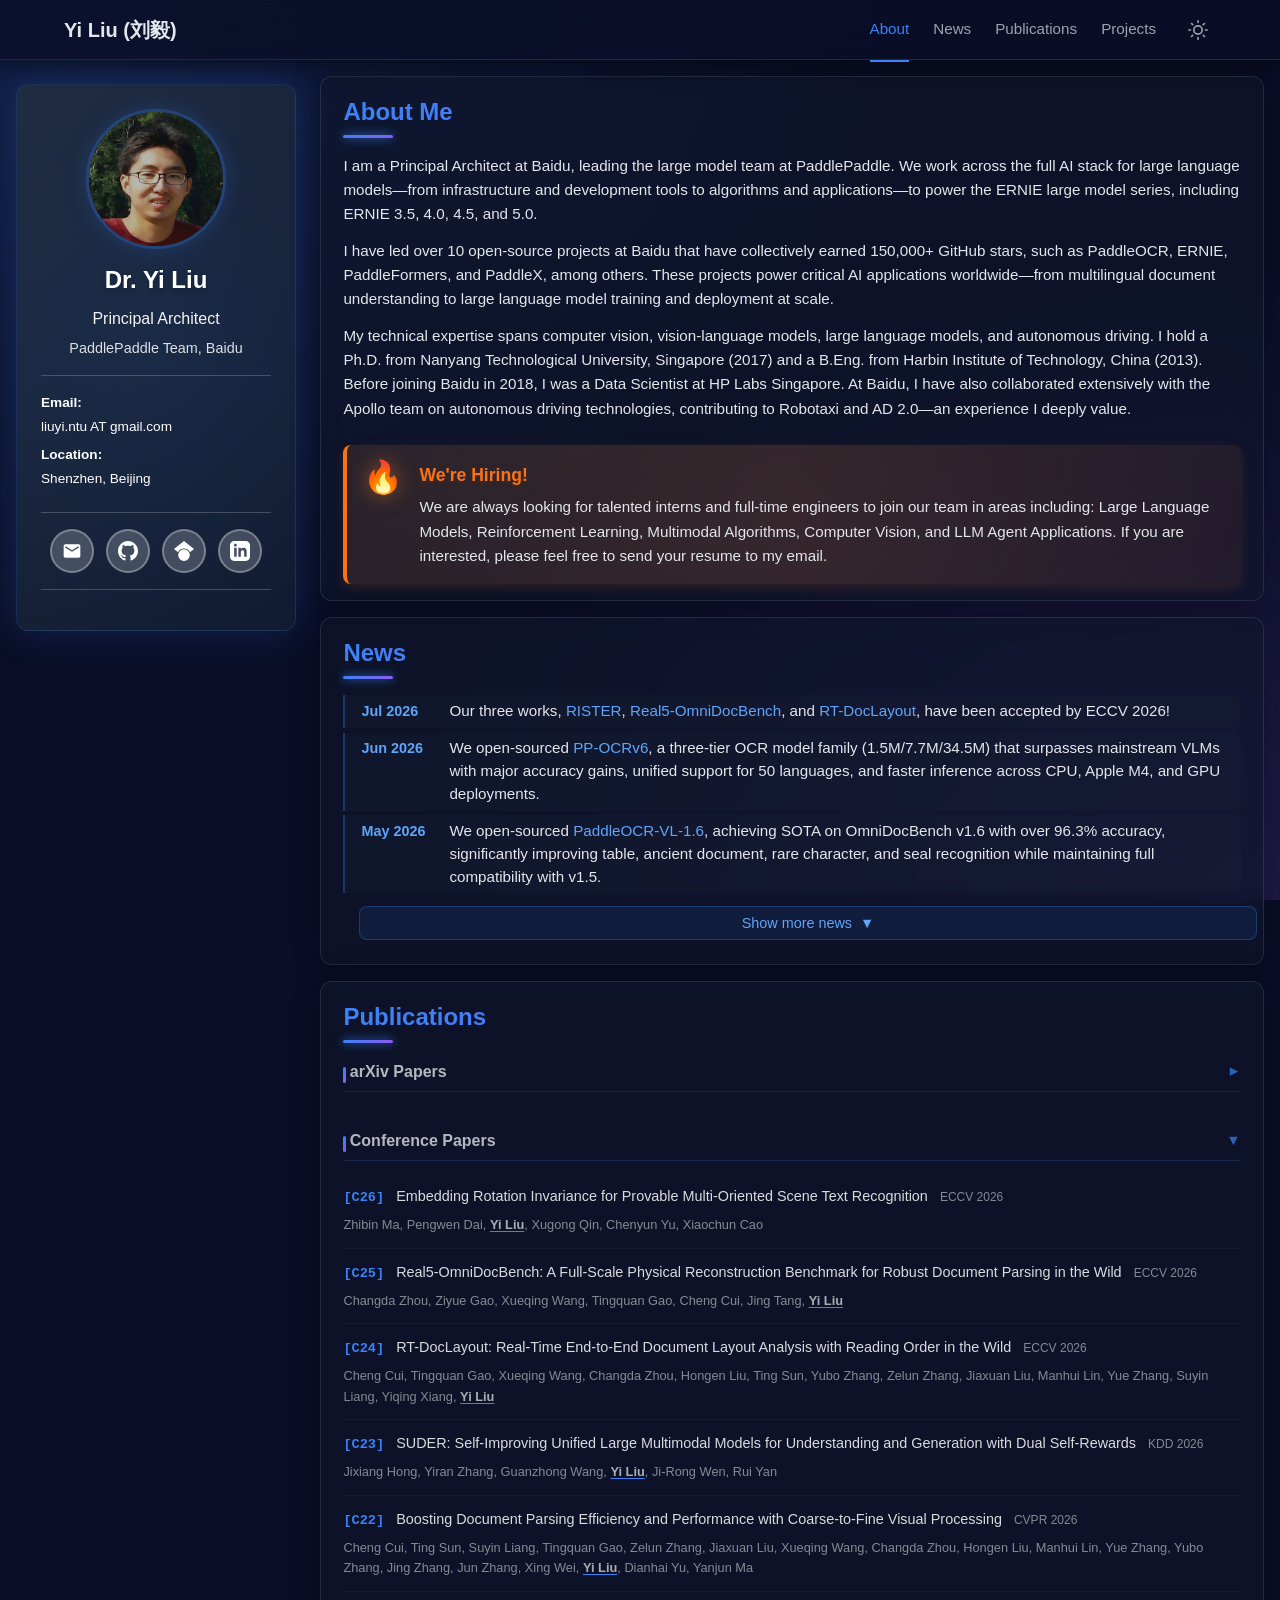
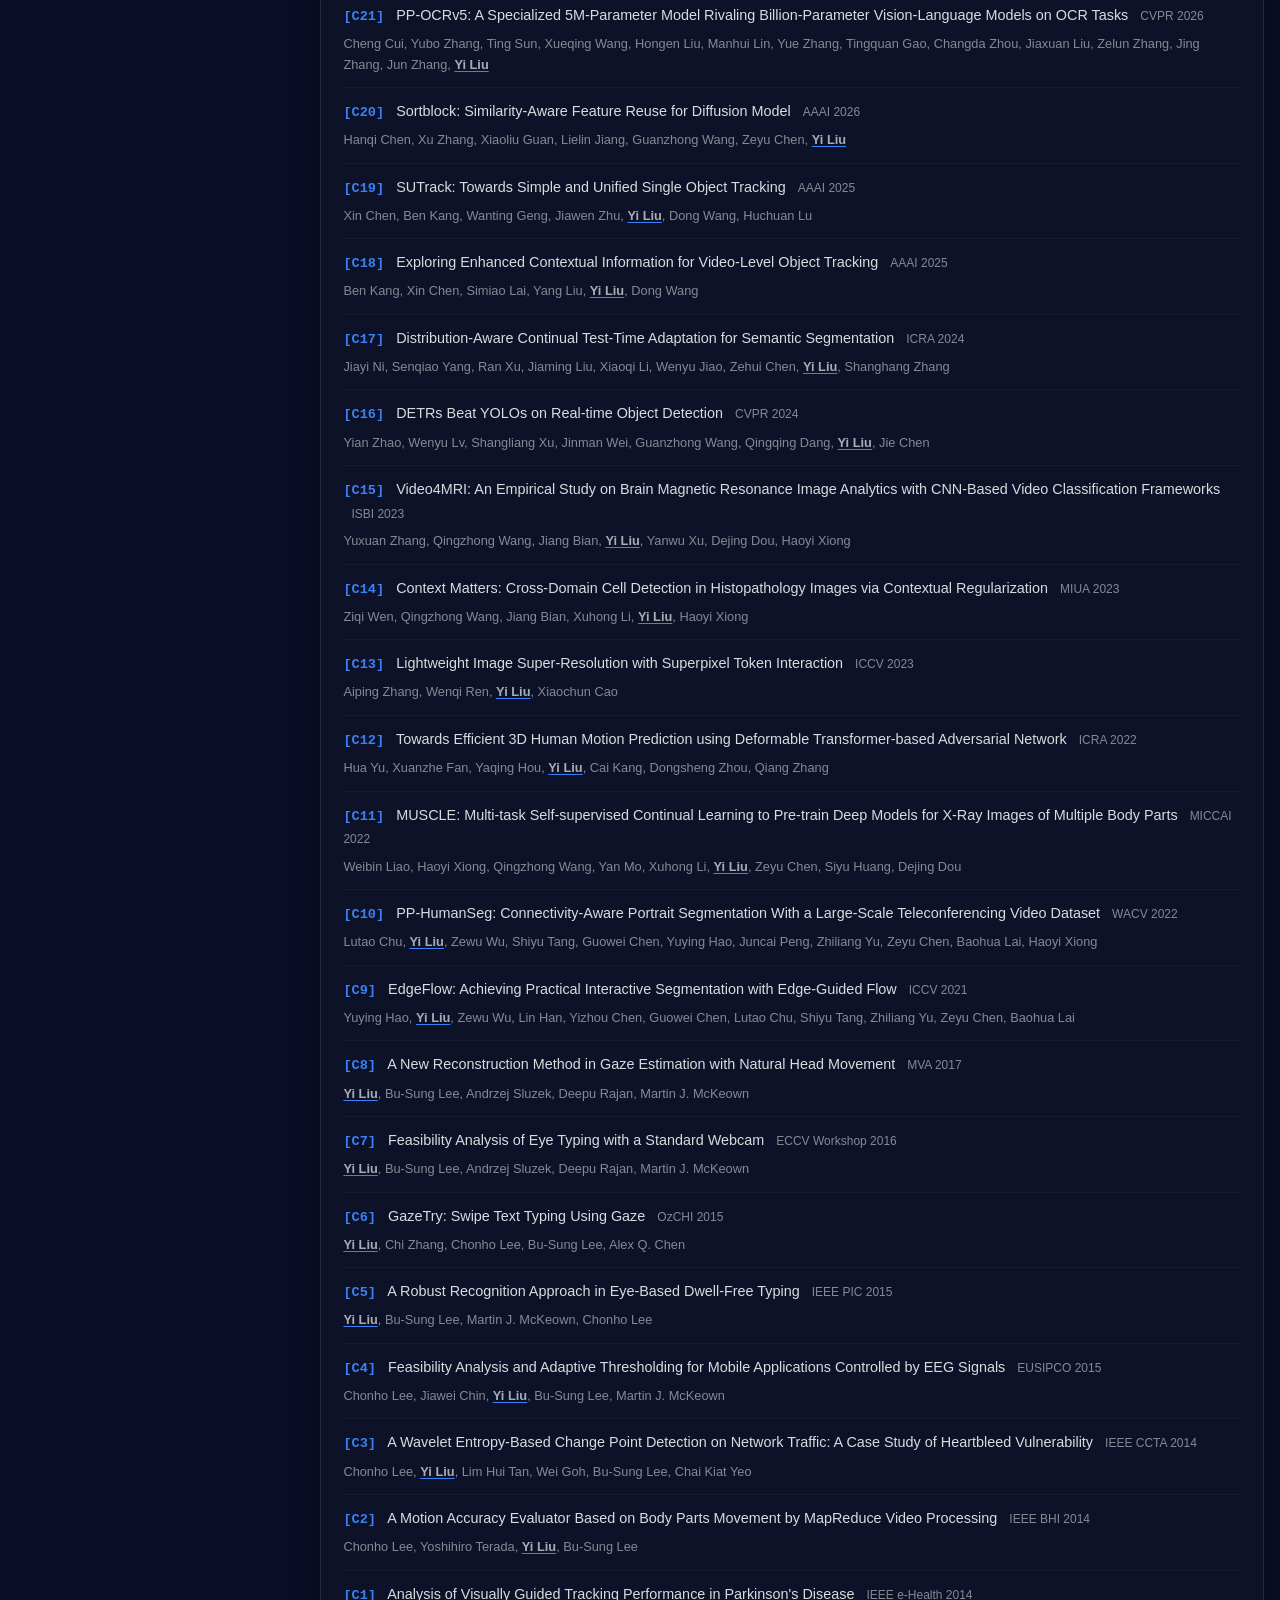
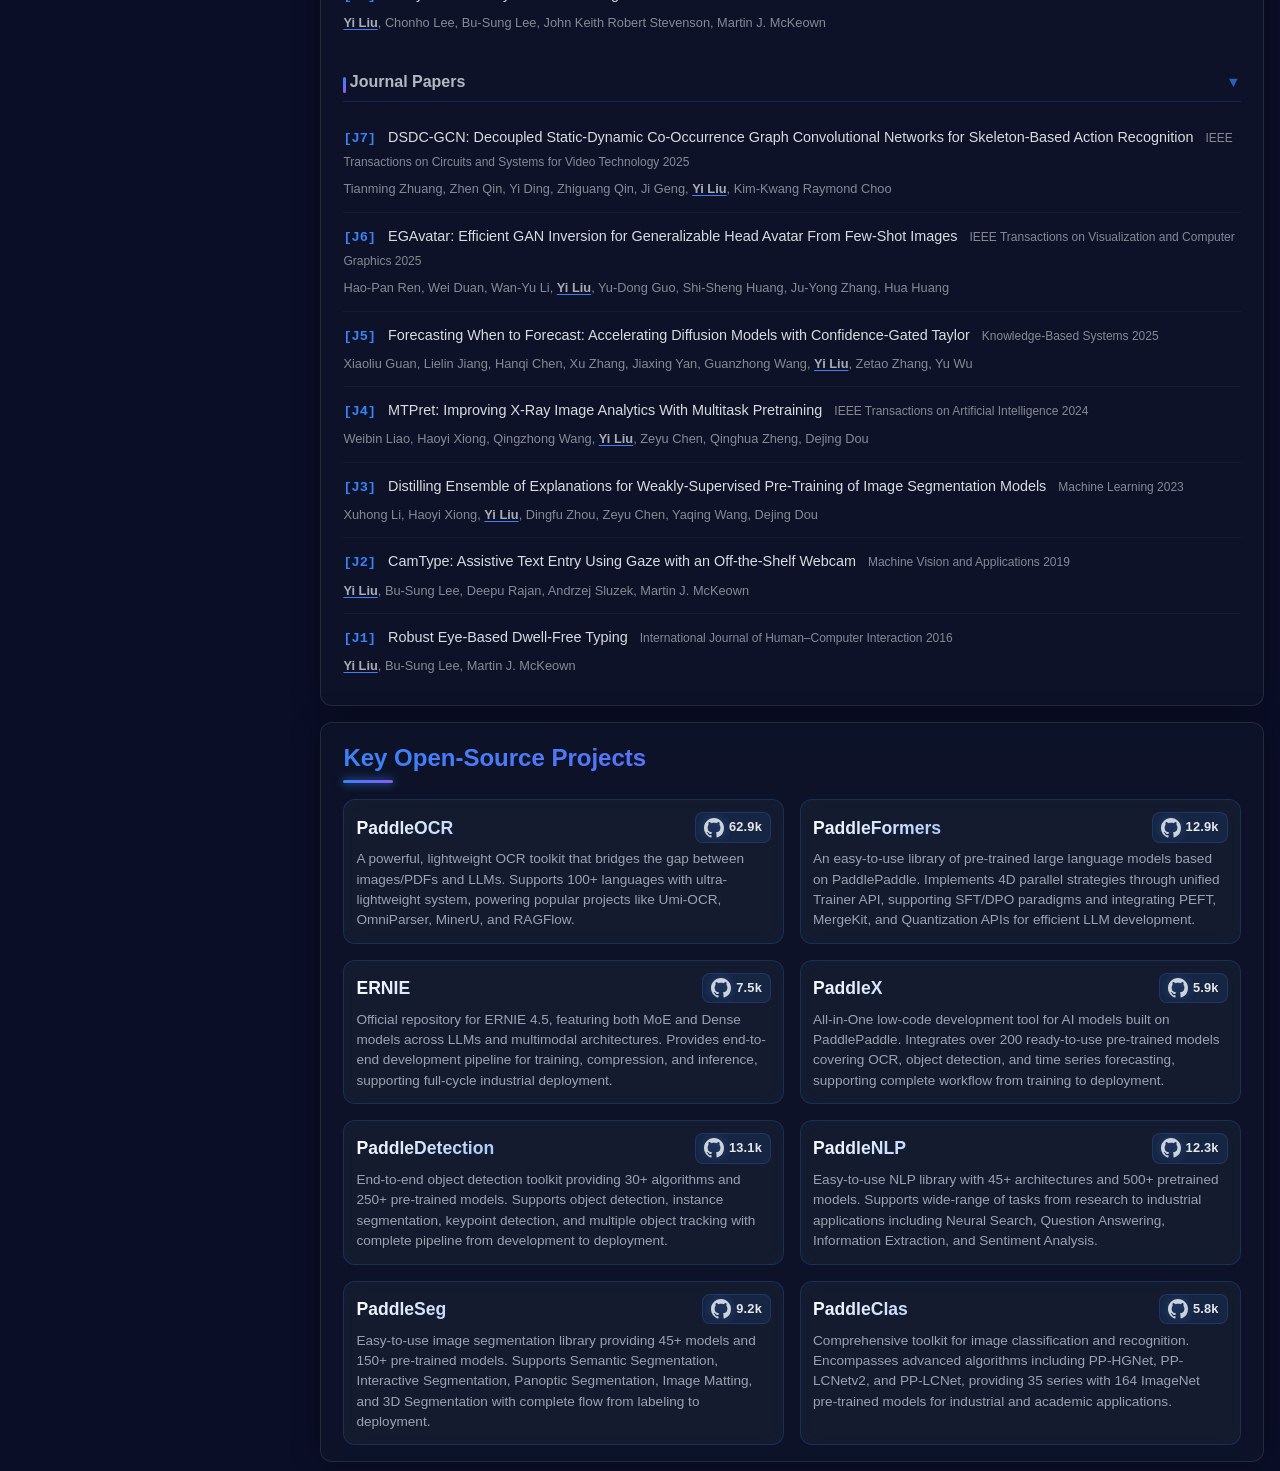
==== commit e6933616: "Move Publications above Key Open-Source Projects" ====
--- a/index.html
+++ b/index.html
@@ -85,8 +85,8 @@
             <nav class="nav" role="navigation" aria-label="Main navigation">
                 <a href="#about" class="nav-link" aria-label="Navigate to About section">About</a>
                 <a href="#news" class="nav-link" aria-label="Navigate to News section">News</a>
+                <a href="#publications" class="nav-link" aria-label="Navigate to Publications section">Publications</a>
                 <a href="#projects" class="nav-link" aria-label="Navigate to Projects section">Projects</a>
-                <a href="#publications" class="nav-link" aria-label="Navigate to Publications section">Publications</a>
                 <!-- 主题切换按钮 -->
                 <button class="theme-toggle" id="themeToggle" aria-label="Toggle theme" title="Toggle theme">
                     <svg id="sunIcon" viewBox="0 0 24 24" fill="none" stroke="currentColor" stroke-width="2" stroke-linecap="round" stroke-linejoin="round">
@@ -275,6 +275,579 @@
                 </div>
             </section>
 
+            <!-- 学术论文 -->
+                        <!-- 学术论文 -->
+            <section id="publications" class="content-section" aria-labelledby="publications-title">
+                <h2 id="publications-title" class="section-title">Publications</h2>
+                <div class="section-content">
+
+                    <div class="publication-category">
+                        <h3 id="arxiv-papers-title" class="publication-category-title collapsible-title collapsed" data-target="arxiv-papers" role="button" aria-expanded="false" aria-controls="arxiv-papers" tabindex="0">
+                            arXiv Papers <span class="collapse-icon" aria-hidden="true">▼</span>
+                        </h3>
+
+                        <div class="publication-list collapsed" id="arxiv-papers" role="region" aria-labelledby="arxiv-papers-title">
+                        <div class="publication">
+                            <h3 class="publication-title">
+                                <span class="publication-number">[A21]</span> <a href="https://arxiv.org/abs/2606.13108" target="_blank" rel="noopener noreferrer" class="publication-title-link">PP-OCRv6: From 1.5M to 34.5M Parameters, Surpassing Billion-Scale VLMs on OCR Tasks</a>
+                                <span class="publication-venue-inline">2026</span>
+                            </h3>
+                            <p class="publication-authors">
+                                Yubo Zhang, Xueqing Wang, Manhui Lin, Yue Zhang, Penglongyi Deng, Ting Sun, Tingquan Gao, Zelun Zhang, Jiaxuan Liu, Changda Zhou, Hongen Liu, Suyin Liang, Cheng Cui, <strong>Yi Liu</strong>, Dianhai Yu, Yanjun Ma
+                            </p>
+                        </div>
+
+                        <div class="publication">
+                            <h3 class="publication-title">
+                                <span class="publication-number">[A20]</span> <a href="https://arxiv.org/abs/2606.03264" target="_blank" rel="noopener noreferrer" class="publication-title-link">PaddleOCR-VL-1.6: Expanding the Frontier of Document Parsing with Under-Optimized Region Refinement and Progressive Post-Training</a>
+                                <span class="publication-venue-inline">2026</span>
+                            </h3>
+                            <p class="publication-authors">
+                                Zelun Zhang, Hongen Liu, Suyin Liang, Yubo Zhang, Yiqing Xiang, Jiaxuan Liu, Ting Sun, Manhui Lin, Yue Zhang, Changda Zhou, Tingquan Gao, Cheng Cui, <strong>Yi Liu</strong>, Dianhai Yu, Yanjun Ma
+                            </p>
+                        </div>
+
+                        <div class="publication">
+                            <h3 class="publication-title">
+                                <span class="publication-number">[A19]</span> <a href="https://arxiv.org/abs/2601.21957" target="_blank" rel="noopener noreferrer" class="publication-title-link">PaddleOCR-VL-1.5: Towards a Multi-Task 0.9B VLM for Robust In-the-Wild Document Parsing</a>
+                                <span class="publication-venue-inline">2026</span>
+                            </h3>
+                            <p class="publication-authors">
+                                Cheng Cui, Ting Sun, Suyin Liang, Tingquan Gao, Zelun Zhang, Jiaxuan Liu, Xueqing Wang, Changda Zhou, Hongen Liu, Manhui Lin, Yue Zhang, Yubo Zhang, <strong>Yi Liu</strong>, Dianhai Yu, Yanjun Ma
+                            </p>
+                        </div>
+
+                        <div class="publication">
+                            <h3 class="publication-title">
+                                <span class="publication-number">[A18]</span> <a href="https://arxiv.org/abs/2510.14528" target="_blank" rel="noopener noreferrer" class="publication-title-link">PaddleOCR-VL: Boosting Multilingual Document Parsing via a 0.9B Ultra-Compact Vision-Language Model</a>
+                                <span class="publication-venue-inline">2025</span>
+                            </h3>
+                            <p class="publication-authors">
+                                Cheng Cui, Ting Sun, Suyin Liang, Tingquan Gao, Zelun Zhang, Jiaxuan Liu, Xueqing Wang, Changda Zhou, Hongen Liu, Manhui Lin, Yue Zhang, Yubo Zhang, Handong Zheng, Jing Zhang, Jun Zhang, <strong>Yi Liu</strong>, Dianhai Yu, Yanjun Ma
+                            </p>
+                        </div>
+
+                        <div class="publication">
+                            <h3 class="publication-title">
+                                <span class="publication-number">[A17]</span> <a href="https://arxiv.org/abs/2507.05595" target="_blank" rel="noopener noreferrer" class="publication-title-link">PaddleOCR 3.0 Technical Report</a>
+                                <span class="publication-venue-inline">2025</span>
+                            </h3>
+                            <p class="publication-authors">
+                                Cheng Cui, Ting Sun, Manhui Lin, Tingquan Gao, Yubo Zhang, Jiaxuan Liu, Xueqing Wang, Zelun Zhang, Changda Zhou, Hongen Liu, Yue Zhang, Wenyu Lv, Kui Huang, Yichao Zhang, Jing Zhang, Jun Zhang, <strong>Yi Liu</strong>, Dianhai Yu, Yanjun Ma
+                            </p>
+                        </div>
+
+                        <div class="publication">
+                            <h3 class="publication-title">
+                                <span class="publication-number">[A16]</span> <a href="https://arxiv.org/abs/2503.16983" target="_blank" rel="noopener noreferrer" class="publication-title-link">Enabling Versatile Controls for Video Diffusion Models</a>
+                                <span class="publication-venue-inline">2025</span>
+                            </h3>
+                            <p class="publication-authors">
+                                Xu Zhang, Hao Zhou, Haoming Qin, Xiaobin Lu, Jiaxing Yan, Guanzhong Wang, Zeyu Chen, <strong>Yi Liu</strong>
+                            </p>
+                        </div>
+
+                        <div class="publication">
+                            <h3 class="publication-title">
+                                <span class="publication-number">[A15]</span> <a href="https://arxiv.org/abs/2506.18023" target="_blank" rel="noopener noreferrer" class="publication-title-link">PP-DocBee2: Improved Baselines with Efficient Data for Multimodal Document Understanding</a>
+                                <span class="publication-venue-inline">2025</span>
+                            </h3>
+                            <p class="publication-authors">
+                                Kui Huang, Xinrong Chen, Wenyu Lv, Jincheng Liao, Guanzhong Wang, <strong>Yi Liu</strong>
+                            </p>
+                        </div>
+
+                        <div class="publication">
+                            <h3 class="publication-title">
+                                <span class="publication-number">[A14]</span> <a href="https://arxiv.org/abs/2503.04065" target="_blank" rel="noopener noreferrer" class="publication-title-link">PP-DocBee: Improving Multimodal Document Understanding Through a Bag of Tricks</a>
+                                <span class="publication-venue-inline">2025</span>
+                            </h3>
+                            <p class="publication-authors">
+                                Feng Ni, Kui Huang, Yao Lu, Wenyu Lv, Guanzhong Wang, Zeyu Chen, <strong>Yi Liu</strong>
+                            </p>
+                        </div>
+
+                        <div class="publication">
+                            <h3 class="publication-title">
+                                <span class="publication-number">[A13]</span> <a href="https://arxiv.org/abs/2503.18382" target="_blank" rel="noopener noreferrer" class="publication-title-link">PP-FormulaNet: Bridging Accuracy and Efficiency in Advanced Formula Recognition</a>
+                                <span class="publication-venue-inline">2025</span>
+                            </h3>
+                            <p class="publication-authors">
+                                Hongen Liu, Cheng Cui, Yuning Du, <strong>Yi Liu</strong>, Gang Pan
+                            </p>
+                        </div>
+
+                        <div class="publication">
+                            <h3 class="publication-title">
+                                <span class="publication-number">[A12]</span> <a href="https://arxiv.org/abs/2503.17213" target="_blank" rel="noopener noreferrer" class="publication-title-link">PP-DocLayout: A Unified Document Layout Detection Model to Accelerate Large-Scale Data Construction</a>
+                                <span class="publication-venue-inline">2025</span>
+                            </h3>
+                            <p class="publication-authors">
+                                Ting Sun, Cheng Cui, Yuning Du, <strong>Yi Liu</strong>
+                            </p>
+                        </div>
+
+                        <div class="publication">
+                            <h3 class="publication-title">
+                                <span class="publication-number">[A11]</span> <a href="https://arxiv.org/abs/2405.19194" target="_blank" rel="noopener noreferrer" class="publication-title-link">LOGO: Video Text Spotting with Language Collaboration and Glyph Perception Model</a>
+                                <span class="publication-venue-inline">2024</span>
+                            </h3>
+                            <p class="publication-authors">
+                                Hongen Liu, Di Sun, Jiahao Wang, <strong>Yi Liu</strong>, Gang Pan
+                            </p>
+                        </div>
+
+                        <div class="publication">
+                            <h3 class="publication-title">
+                                <span class="publication-number">[A10]</span> <a href="https://arxiv.org/abs/2407.17140" target="_blank" rel="noopener noreferrer" class="publication-title-link">RT-DETRv2: Improved Baseline with Bag-of-Freebies for Real-Time Detection Transformer</a>
+                                <span class="publication-venue-inline">2024</span>
+                            </h3>
+                            <p class="publication-authors">
+                                Wenyu Lv, Yian Zhao, Qinyao Chang, Kui Huang, Guanzhong Wang, <strong>Yi Liu</strong>
+                            </p>
+                        </div>
+
+                        <div class="publication">
+                            <h3 class="publication-title">
+                                <span class="publication-number">[A9]</span> <a href="https://arxiv.org/abs/2304.08069" target="_blank" rel="noopener noreferrer" class="publication-title-link">DETRs Beat YOLOs on Real-time Object Detection</a>
+                                <span class="publication-venue-inline">2023</span>
+                            </h3>
+                            <p class="publication-authors">
+                                Wenyu Lv, Shangliang Xu, Yian Zhao, Guanzhong Wang, Jinman Wei, Cheng Cui, Yuning Du, Qingqing Dang, <strong>Yi Liu</strong>
+                            </p>
+                        </div>
+
+                        <div class="publication">
+                            <h3 class="publication-title">
+                                <span class="publication-number">[A8]</span> <a href="https://arxiv.org/abs/2304.05152" target="_blank" rel="noopener noreferrer" class="publication-title-link">PP-MobileSeg: Explore the Fast and Accurate Semantic Segmentation Model on Mobile Devices</a>
+                                <span class="publication-venue-inline">2023</span>
+                            </h3>
+                            <p class="publication-authors">
+                                Shiyu Tang, Ting Sun, Juncai Peng, Guowei Chen, Yuying Hao, Manhui Lin, Zhihong Xiao, Jiangbin You, <strong>Yi Liu</strong>
+                            </p>
+                        </div>
+
+                        <div class="publication">
+                            <h3 class="publication-title">
+                                <span class="publication-number">[A7]</span> <a href="https://arxiv.org/abs/2211.02386" target="_blank" rel="noopener noreferrer" class="publication-title-link">PP-YOLOE-R: An Efficient Anchor-Free Rotated Object Detector</a>
+                                <span class="publication-venue-inline">2022</span>
+                            </h3>
+                            <p class="publication-authors">
+                                Xinxin Wang, Guanzhong Wang, Qingqing Dang, <strong>Yi Liu</strong>, Xiaoguang Hu, Dianhai Yu
+                            </p>
+                        </div>
+
+                        <div class="publication">
+                            <h3 class="publication-title">
+                                <span class="publication-number">[A6]</span> <a href="https://arxiv.org/abs/2210.10984" target="_blank" rel="noopener noreferrer" class="publication-title-link">RAIS: Robust and Accurate Interactive Segmentation via Continual Learning</a>
+                                <span class="publication-venue-inline">2022</span>
+                            </h3>
+                            <p class="publication-authors">
+                                Yuying Hao, <strong>Yi Liu</strong>, Juncai Peng, Haoyi Xiong, Guowei Chen, Shiyu Tang, Zeyu Chen, Baohua Lai
+                            </p>
+                        </div>
+
+                        <div class="publication">
+                            <h3 class="publication-title">
+                                <span class="publication-number">[A5]</span> <a href="https://arxiv.org/abs/2210.05391" target="_blank" rel="noopener noreferrer" class="publication-title-link">PP-StructureV2: A Stronger Document Analysis System</a>
+                                <span class="publication-venue-inline">2022</span>
+                            </h3>
+                            <p class="publication-authors">
+                                Chenxia Li, Ruoyu Guo, Jun Zhou, Mengtao An, Yuning Du, Lingfeng Zhu, <strong>Yi Liu</strong>, Xiaoguang Hu, Dianhai Yu
+                            </p>
+                        </div>
+
+                        <div class="publication">
+                            <h3 class="publication-title">
+                                <span class="publication-number">[A4]</span> <a href="https://arxiv.org/abs/2210.08788" target="_blank" rel="noopener noreferrer" class="publication-title-link">EISeg: An Efficient Interactive Segmentation Tool based on PaddlePaddle</a>
+                                <span class="publication-venue-inline">2022</span>
+                            </h3>
+                            <p class="publication-authors">
+                                Yuying Hao, <strong>Yi Liu</strong>, Yizhou Chen, Lin Han, Juncai Peng, Shiyu Tang, Guowei Chen, Zewu Wu, Zeyu Chen, Baohua Lai
+                            </p>
+                        </div>
+
+                        <div class="publication">
+                            <h3 class="publication-title">
+                                <span class="publication-number">[A3]</span> <a href="https://arxiv.org/abs/2204.09433" target="_blank" rel="noopener noreferrer" class="publication-title-link">PP-Matting: High-Accuracy Natural Image Matting</a>
+                                <span class="publication-venue-inline">2022</span>
+                            </h3>
+                            <p class="publication-authors">
+                                Guowei Chen, <strong>Yi Liu</strong>, Jian Wang, Juncai Peng, Yuying Hao, Lutao Chu, Shiyu Tang, Zewu Wu, Zeyu Chen, Zhiliang Yu, Yuning Du, Qingqing Dang, Xiaoguang Hu, Dianhai Yu
+                            </p>
+                        </div>
+
+                        <div class="publication">
+                            <h3 class="publication-title">
+                                <span class="publication-number">[A2]</span> <a href="https://arxiv.org/abs/2204.02681" target="_blank" rel="noopener noreferrer" class="publication-title-link">PP-LiteSeg: A Superior Real-Time Semantic Segmentation Model</a>
+                                <span class="publication-venue-inline">2022</span>
+                            </h3>
+                            <p class="publication-authors">
+                                Juncai Peng, <strong>Yi Liu</strong>, Shiyu Tang, Yuying Hao, Lutao Chu, Guowei Chen, Zewu Wu, Zeyu Chen, Zhiliang Yu, Yuning Du, Qingqing Dang, Baohua Lai, Qiwen Liu, Xiaoguang Hu, Dianhai Yu, Yanjun Ma
+                            </p>
+                        </div>
+
+                        <div class="publication">
+                            <h3 class="publication-title">
+                                <span class="publication-number">[A1]</span> <a href="https://arxiv.org/abs/2101.06175" target="_blank" rel="noopener noreferrer" class="publication-title-link">PaddleSeg: A High-Efficient Development Toolkit for Image Segmentation</a>
+                                <span class="publication-venue-inline">2021</span>
+                            </h3>
+                            <p class="publication-authors">
+                                <strong>Yi Liu</strong>, Lutao Chu, Guowei Chen, Zewu Wu, Zeyu Chen, Baohua Lai, Yuying Hao
+                            </p>
+                        </div>
+                        </div>
+                    </div>
+
+                    <div class="publication-category">
+                        <h3 id="conference-papers-title" class="publication-category-title collapsible-title" data-target="conference-papers" role="button" aria-expanded="true" aria-controls="conference-papers" tabindex="0">
+                            Conference Papers <span class="collapse-icon" aria-hidden="true">▼</span>
+                        </h3>
+
+                        <div class="publication-list" id="conference-papers" role="region" aria-labelledby="conference-papers-title">
+                        <div class="publication">
+                            <h3 class="publication-title">
+                                <span class="publication-number">[C26]</span> <a href="https://arxiv.org/abs/2608.10684" target="_blank" rel="noopener noreferrer" class="publication-title-link">Embedding Rotation Invariance for Provable Multi-Oriented Scene Text Recognition</a>
+                                <span class="publication-venue-inline">ECCV 2026</span>
+                            </h3>
+                            <p class="publication-authors">
+                                Zhibin Ma, Pengwen Dai, <strong>Yi Liu</strong>, Xugong Qin, Chenyun Yu, Xiaochun Cao
+                            </p>
+                        </div>
+
+                        <div class="publication">
+                            <h3 class="publication-title">
+                                <span class="publication-number">[C25]</span> <a href="https://arxiv.org/abs/2603.04205" target="_blank" rel="noopener noreferrer" class="publication-title-link">Real5-OmniDocBench: A Full-Scale Physical Reconstruction Benchmark for Robust Document Parsing in the Wild</a>
+                                <span class="publication-venue-inline">ECCV 2026</span>
+                            </h3>
+                            <p class="publication-authors">
+                                Changda Zhou, Ziyue Gao, Xueqing Wang, Tingquan Gao, Cheng Cui, Jing Tang, <strong>Yi Liu</strong>
+                            </p>
+                        </div>
+
+                        <div class="publication">
+                            <h3 class="publication-title">
+                                <span class="publication-number">[C24]</span> <a href="https://arxiv.org/abs/2606.23344" target="_blank" rel="noopener noreferrer" class="publication-title-link">RT-DocLayout: Real-Time End-to-End Document Layout Analysis with Reading Order in the Wild</a>
+                                <span class="publication-venue-inline">ECCV 2026</span>
+                            </h3>
+                            <p class="publication-authors">
+                                Cheng Cui, Tingquan Gao, Xueqing Wang, Changda Zhou, Hongen Liu, Ting Sun, Yubo Zhang, Zelun Zhang, Jiaxuan Liu, Manhui Lin, Yue Zhang, Suyin Liang, Yiqing Xiang, <strong>Yi Liu</strong>
+                            </p>
+                        </div>
+
+                        <div class="publication">
+                            <h3 class="publication-title">
+                                <span class="publication-number">[C23]</span> <a href="https://arxiv.org/abs/2506.07963" target="_blank" rel="noopener noreferrer" class="publication-title-link">SUDER: Self-Improving Unified Large Multimodal Models for Understanding and Generation with Dual Self-Rewards</a>
+                                <span class="publication-venue-inline">KDD 2026</span>
+                            </h3>
+                            <p class="publication-authors">
+                                Jixiang Hong, Yiran Zhang, Guanzhong Wang, <strong>Yi Liu</strong>, Ji-Rong Wen, Rui Yan
+                            </p>
+                        </div>
+
+                        <div class="publication">
+                            <h3 class="publication-title">
+                                <span class="publication-number">[C22]</span> <a href="https://arxiv.org/abs/2603.24326" target="_blank" rel="noopener noreferrer" class="publication-title-link">Boosting Document Parsing Efficiency and Performance with Coarse-to-Fine Visual Processing</a>
+                                <span class="publication-venue-inline">CVPR 2026</span>
+                            </h3>
+                            <p class="publication-authors">
+                                Cheng Cui, Ting Sun, Suyin Liang, Tingquan Gao, Zelun Zhang, Jiaxuan Liu, Xueqing Wang, Changda Zhou, Hongen Liu, Manhui Lin, Yue Zhang, Yubo Zhang, Jing Zhang, Jun Zhang, Xing Wei, <strong>Yi Liu</strong>, Dianhai Yu, Yanjun Ma
+                            </p>
+                        </div>
+
+                        <div class="publication">
+                            <h3 class="publication-title">
+                                <span class="publication-number">[C21]</span> <a href="https://arxiv.org/abs/2603.24373" target="_blank" rel="noopener noreferrer" class="publication-title-link">PP-OCRv5: A Specialized 5M-Parameter Model Rivaling Billion-Parameter Vision-Language Models on OCR Tasks</a>
+                                <span class="publication-venue-inline">CVPR 2026</span>
+                            </h3>
+                            <p class="publication-authors">
+                                Cheng Cui, Yubo Zhang, Ting Sun, Xueqing Wang, Hongen Liu, Manhui Lin, Yue Zhang, Tingquan Gao, Changda Zhou, Jiaxuan Liu, Zelun Zhang, Jing Zhang, Jun Zhang, <strong>Yi Liu</strong>
+                            </p>
+                        </div>
+
+                        <div class="publication">
+                            <h3 class="publication-title">
+                                <span class="publication-number">[C20]</span> <a href="https://arxiv.org/abs/2508.00412" target="_blank" rel="noopener noreferrer" class="publication-title-link">Sortblock: Similarity-Aware Feature Reuse for Diffusion Model</a>
+                                <span class="publication-venue-inline">AAAI 2026</span>
+                            </h3>
+                            <p class="publication-authors">
+                                Hanqi Chen, Xu Zhang, Xiaoliu Guan, Lielin Jiang, Guanzhong Wang, Zeyu Chen, <strong>Yi Liu</strong>
+                            </p>
+                        </div>
+
+                        <div class="publication">
+                            <h3 class="publication-title">
+                                <span class="publication-number">[C19]</span> <a href="https://ojs.aaai.org/index.php/AAAI/article/view/32223" target="_blank" rel="noopener noreferrer" class="publication-title-link">SUTrack: Towards Simple and Unified Single Object Tracking</a>
+                                <span class="publication-venue-inline">AAAI 2025</span>
+                            </h3>
+                            <p class="publication-authors">
+                                Xin Chen, Ben Kang, Wanting Geng, Jiawen Zhu, <strong>Yi Liu</strong>, Dong Wang, Huchuan Lu
+                            </p>
+                        </div>
+
+                        <div class="publication">
+                            <h3 class="publication-title">
+                                <span class="publication-number">[C18]</span> <a href="https://ojs.aaai.org/index.php/AAAI/article/view/32440" target="_blank" rel="noopener noreferrer" class="publication-title-link">Exploring Enhanced Contextual Information for Video-Level Object Tracking</a>
+                                <span class="publication-venue-inline">AAAI 2025</span>
+                            </h3>
+                            <p class="publication-authors">
+                                Ben Kang, Xin Chen, Simiao Lai, Yang Liu, <strong>Yi Liu</strong>, Dong Wang
+                            </p>
+                        </div>
+
+                        <div class="publication">
+                            <h3 class="publication-title">
+                                <span class="publication-number">[C17]</span> <a href="https://arxiv.org/abs/2309.13604" target="_blank" rel="noopener noreferrer" class="publication-title-link">Distribution-Aware Continual Test-Time Adaptation for Semantic Segmentation</a>
+                                <span class="publication-venue-inline">ICRA 2024</span>
+                            </h3>
+                            <p class="publication-authors">
+                                Jiayi Ni, Senqiao Yang, Ran Xu, Jiaming Liu, Xiaoqi Li, Wenyu Jiao, Zehui Chen, <strong>Yi Liu</strong>, Shanghang Zhang
+                            </p>
+                        </div>
+
+                        <div class="publication">
+                            <h3 class="publication-title">
+                                <span class="publication-number">[C16]</span> <a href="https://openaccess.thecvf.com/content/CVPR2024/html/Zhao_DETRs_Beat_YOLOs_on_Real-time_Object_Detection_CVPR_2024_paper.html" target="_blank" rel="noopener noreferrer" class="publication-title-link">DETRs Beat YOLOs on Real-time Object Detection</a>
+                                <span class="publication-venue-inline">CVPR 2024</span>
+                            </h3>
+                            <p class="publication-authors">
+                                Yian Zhao, Wenyu Lv, Shangliang Xu, Jinman Wei, Guanzhong Wang, Qingqing Dang, <strong>Yi Liu</strong>, Jie Chen
+                            </p>
+                        </div>
+
+                        <div class="publication">
+                            <h3 class="publication-title">
+                                <span class="publication-number">[C15]</span> <a href="https://ieeexplore.ieee.org/document/10230371/" target="_blank" rel="noopener noreferrer" class="publication-title-link">Video4MRI: An Empirical Study on Brain Magnetic Resonance Image Analytics with CNN-Based Video Classification Frameworks</a>
+                                <span class="publication-venue-inline">ISBI 2023</span>
+                            </h3>
+                            <p class="publication-authors">
+                                Yuxuan Zhang, Qingzhong Wang, Jiang Bian, <strong>Yi Liu</strong>, Yanwu Xu, Dejing Dou, Haoyi Xiong
+                            </p>
+                        </div>
+
+                        <div class="publication">
+                            <h3 class="publication-title">
+                                <span class="publication-number">[C14]</span> <a href="https://link.springer.com/chapter/10.1007/978-3-031-48593-0_11" target="_blank" rel="noopener noreferrer" class="publication-title-link">Context Matters: Cross-Domain Cell Detection in Histopathology Images via Contextual Regularization</a>
+                                <span class="publication-venue-inline">MIUA 2023</span>
+                            </h3>
+                            <p class="publication-authors">
+                                Ziqi Wen, Qingzhong Wang, Jiang Bian, Xuhong Li, <strong>Yi Liu</strong>, Haoyi Xiong
+                            </p>
+                        </div>
+
+                        <div class="publication">
+                            <h3 class="publication-title">
+                                <span class="publication-number">[C13]</span> <a href="https://openaccess.thecvf.com/content/ICCV2023/html/Zhang_Lightweight_Image_Super-Resolution_with_Superpixel_Token_Interaction_ICCV_2023_paper.html" target="_blank" rel="noopener noreferrer" class="publication-title-link">Lightweight Image Super-Resolution with Superpixel Token Interaction</a>
+                                <span class="publication-venue-inline">ICCV 2023</span>
+                            </h3>
+                            <p class="publication-authors">
+                                Aiping Zhang, Wenqi Ren, <strong>Yi Liu</strong>, Xiaochun Cao
+                            </p>
+                        </div>
+
+                        <div class="publication">
+                            <h3 class="publication-title">
+                                <span class="publication-number">[C12]</span> <a href="https://ieeexplore.ieee.org/document/9812325/" target="_blank" rel="noopener noreferrer" class="publication-title-link">Towards Efficient 3D Human Motion Prediction using Deformable Transformer-based Adversarial Network</a>
+                                <span class="publication-venue-inline">ICRA 2022</span>
+                            </h3>
+                            <p class="publication-authors">
+                                Hua Yu, Xuanzhe Fan, Yaqing Hou, <strong>Yi Liu</strong>, Cai Kang, Dongsheng Zhou, Qiang Zhang
+                            </p>
+                        </div>
+
+                        <div class="publication">
+                            <h3 class="publication-title">
+                                <span class="publication-number">[C11]</span> <a href="https://link.springer.com/chapter/10.1007/978-3-031-16452-1_15" target="_blank" rel="noopener noreferrer" class="publication-title-link">MUSCLE: Multi-task Self-supervised Continual Learning to Pre-train Deep Models for X-Ray Images of Multiple Body Parts</a>
+                                <span class="publication-venue-inline">MICCAI 2022</span>
+                            </h3>
+                            <p class="publication-authors">
+                                Weibin Liao, Haoyi Xiong, Qingzhong Wang, Yan Mo, Xuhong Li, <strong>Yi Liu</strong>, Zeyu Chen, Siyu Huang, Dejing Dou
+                            </p>
+                        </div>
+
+                        <div class="publication">
+                            <h3 class="publication-title">
+                                <span class="publication-number">[C10]</span> <a href="https://openaccess.thecvf.com/content/WACV2022W/HADCV/html/Chu_PP-HumanSeg_Connectivity-Aware_Portrait_Segmentation_With_a_Large-Scale_Teleconferencing_Video_Dataset_WACVW_2022_paper.html" target="_blank" rel="noopener noreferrer" class="publication-title-link">PP-HumanSeg: Connectivity-Aware Portrait Segmentation With a Large-Scale Teleconferencing Video Dataset</a>
+                                <span class="publication-venue-inline">WACV 2022</span>
+                            </h3>
+                            <p class="publication-authors">
+                                Lutao Chu, <strong>Yi Liu</strong>, Zewu Wu, Shiyu Tang, Guowei Chen, Yuying Hao, Juncai Peng, Zhiliang Yu, Zeyu Chen, Baohua Lai, Haoyi Xiong
+                            </p>
+                        </div>
+
+                        <div class="publication">
+                            <h3 class="publication-title">
+                                <span class="publication-number">[C9]</span> <a href="https://openaccess.thecvf.com/content/ICCV2021W/ILDAV/html/Hao_EdgeFlow_Achieving_Practical_Interactive_Segmentation_With_Edge-Guided_Flow_ICCVW_2021_paper.html" target="_blank" rel="noopener noreferrer" class="publication-title-link">EdgeFlow: Achieving Practical Interactive Segmentation with Edge-Guided Flow</a>
+                                <span class="publication-venue-inline">ICCV 2021</span>
+                            </h3>
+                            <p class="publication-authors">
+                                Yuying Hao, <strong>Yi Liu</strong>, Zewu Wu, Lin Han, Yizhou Chen, Guowei Chen, Lutao Chu, Shiyu Tang, Zhiliang Yu, Zeyu Chen, Baohua Lai
+                            </p>
+                        </div>
+
+                        <div class="publication">
+                            <h3 class="publication-title">
+                                <span class="publication-number">[C8]</span> <a href="https://ieeexplore.ieee.org/document/7986840/" target="_blank" rel="noopener noreferrer" class="publication-title-link">A New Reconstruction Method in Gaze Estimation with Natural Head Movement</a>
+                                <span class="publication-venue-inline">MVA 2017</span>
+                            </h3>
+                            <p class="publication-authors">
+                                <strong>Yi Liu</strong>, Bu-Sung Lee, Andrzej Sluzek, Deepu Rajan, Martin J. McKeown
+                            </p>
+                        </div>
+
+                        <div class="publication">
+                            <h3 class="publication-title">
+                                <span class="publication-number">[C7]</span> <a href="https://link.springer.com/chapter/10.1007/978-3-319-48881-3_18" target="_blank" rel="noopener noreferrer" class="publication-title-link">Feasibility Analysis of Eye Typing with a Standard Webcam</a>
+                                <span class="publication-venue-inline">ECCV Workshop 2016</span>
+                            </h3>
+                            <p class="publication-authors">
+                                <strong>Yi Liu</strong>, Bu-Sung Lee, Andrzej Sluzek, Deepu Rajan, Martin J. McKeown
+                            </p>
+                        </div>
+
+                        <div class="publication">
+                            <h3 class="publication-title">
+                                <span class="publication-number">[C6]</span> <a href="https://dl.acm.org/doi/10.1145/2838739.2838813" target="_blank" rel="noopener noreferrer" class="publication-title-link">GazeTry: Swipe Text Typing Using Gaze</a>
+                                <span class="publication-venue-inline">OzCHI 2015</span>
+                            </h3>
+                            <p class="publication-authors">
+                                <strong>Yi Liu</strong>, Chi Zhang, Chonho Lee, Bu-Sung Lee, Alex Q. Chen
+                            </p>
+                        </div>
+
+                        <div class="publication">
+                            <h3 class="publication-title">
+                                <span class="publication-number">[C5]</span> <a href="https://ieeexplore.ieee.org/document/7423794/" target="_blank" rel="noopener noreferrer" class="publication-title-link">A Robust Recognition Approach in Eye-Based Dwell-Free Typing</a>
+                                <span class="publication-venue-inline">IEEE PIC 2015</span>
+                            </h3>
+                            <p class="publication-authors">
+                                <strong>Yi Liu</strong>, Bu-Sung Lee, Martin J. McKeown, Chonho Lee
+                            </p>
+                        </div>
+
+                        <div class="publication">
+                            <h3 class="publication-title">
+                                <span class="publication-number">[C4]</span> <a href="https://ieeexplore.ieee.org/document/7362195/" target="_blank" rel="noopener noreferrer" class="publication-title-link">Feasibility Analysis and Adaptive Thresholding for Mobile Applications Controlled by EEG Signals</a>
+                                <span class="publication-venue-inline">EUSIPCO 2015</span>
+                            </h3>
+                            <p class="publication-authors">
+                                Chonho Lee, Jiawei Chin, <strong>Yi Liu</strong>, Bu-Sung Lee, Martin J. McKeown
+                            </p>
+                        </div>
+
+                        <div class="publication">
+                            <h3 class="publication-title">
+                                <span class="publication-number">[C3]</span> <a href="https://ieeexplore.ieee.org/document/6918537/" target="_blank" rel="noopener noreferrer" class="publication-title-link">A Wavelet Entropy-Based Change Point Detection on Network Traffic: A Case Study of Heartbleed Vulnerability</a>
+                                <span class="publication-venue-inline">IEEE CCTA 2014</span>
+                            </h3>
+                            <p class="publication-authors">
+                                Chonho Lee, <strong>Yi Liu</strong>, Lim Hui Tan, Wei Goh, Bu-Sung Lee, Chai Kiat Yeo
+                            </p>
+                        </div>
+
+                        <div class="publication">
+                            <h3 class="publication-title">
+                                <span class="publication-number">[C2]</span> <a href="https://ieeexplore.ieee.org/document/6864446/" target="_blank" rel="noopener noreferrer" class="publication-title-link">A Motion Accuracy Evaluator Based on Body Parts Movement by MapReduce Video Processing</a>
+                                <span class="publication-venue-inline">IEEE BHI 2014</span>
+                            </h3>
+                            <p class="publication-authors">
+                                Chonho Lee, Yoshihiro Terada, <strong>Yi Liu</strong>, Bu-Sung Lee
+                            </p>
+                        </div>
+
+                        <div class="publication">
+                            <h3 class="publication-title">
+                                <span class="publication-number">[C1]</span> <a href="https://ieeexplore.ieee.org/document/7001885/" target="_blank" rel="noopener noreferrer" class="publication-title-link">Analysis of Visually Guided Tracking Performance in Parkinson's Disease</a>
+                                <span class="publication-venue-inline">IEEE e-Health 2014</span>
+                            </h3>
+                            <p class="publication-authors">
+                                <strong>Yi Liu</strong>, Chonho Lee, Bu-Sung Lee, John Keith Robert Stevenson, Martin J. McKeown
+                            </p>
+                        </div>
+                        </div>
+                    </div>
+
+                    <div class="publication-category">
+                        <h3 id="journal-papers-title" class="publication-category-title collapsible-title" data-target="journal-papers" role="button" aria-expanded="true" aria-controls="journal-papers" tabindex="0">
+                            Journal Papers <span class="collapse-icon" aria-hidden="true">▼</span>
+                        </h3>
+
+                        <div class="publication-list" id="journal-papers" role="region" aria-labelledby="journal-papers-title">
+                        <div class="publication">
+                            <h3 class="publication-title">
+                                <span class="publication-number">[J7]</span> <a href="https://ieeexplore.ieee.org/document/10742428/" target="_blank" rel="noopener noreferrer" class="publication-title-link">DSDC-GCN: Decoupled Static-Dynamic Co-Occurrence Graph Convolutional Networks for Skeleton-Based Action Recognition</a>
+                                <span class="publication-venue-inline">IEEE Transactions on Circuits and Systems for Video Technology 2025</span>
+                            </h3>
+                            <p class="publication-authors">
+                                Tianming Zhuang, Zhen Qin, Yi Ding, Zhiguang Qin, Ji Geng, <strong>Yi Liu</strong>, Kim-Kwang Raymond Choo
+                            </p>
+                        </div>
+
+                        <div class="publication">
+                            <h3 class="publication-title">
+                                <span class="publication-number">[J6]</span> <a href="https://ieeexplore.ieee.org/document/11021303/" target="_blank" rel="noopener noreferrer" class="publication-title-link">EGAvatar: Efficient GAN Inversion for Generalizable Head Avatar From Few-Shot Images</a>
+                                <span class="publication-venue-inline">IEEE Transactions on Visualization and Computer Graphics 2025</span>
+                            </h3>
+                            <p class="publication-authors">
+                                Hao-Pan Ren, Wei Duan, Wan-Yu Li, <strong>Yi Liu</strong>, Yu-Dong Guo, Shi-Sheng Huang, Ju-Yong Zhang, Hua Huang
+                            </p>
+                        </div>
+
+                        <div class="publication">
+                            <h3 class="publication-title">
+                                <span class="publication-number">[J5]</span> <a href="https://arxiv.org/abs/2508.02240" target="_blank" rel="noopener noreferrer" class="publication-title-link">Forecasting When to Forecast: Accelerating Diffusion Models with Confidence-Gated Taylor</a>
+                                <span class="publication-venue-inline">Knowledge-Based Systems 2025</span>
+                            </h3>
+                            <p class="publication-authors">
+                                Xiaoliu Guan, Lielin Jiang, Hanqi Chen, Xu Zhang, Jiaxing Yan, Guanzhong Wang, <strong>Yi Liu</strong>, Zetao Zhang, Yu Wu
+                            </p>
+                        </div>
+
+                        <div class="publication">
+                            <h3 class="publication-title">
+                                <span class="publication-number">[J4]</span> <a href="https://ieeexplore.ieee.org/document/10531186/" target="_blank" rel="noopener noreferrer" class="publication-title-link">MTPret: Improving X-Ray Image Analytics With Multitask Pretraining</a>
+                                <span class="publication-venue-inline">IEEE Transactions on Artificial Intelligence 2024</span>
+                            </h3>
+                            <p class="publication-authors">
+                                Weibin Liao, Haoyi Xiong, Qingzhong Wang, <strong>Yi Liu</strong>, Zeyu Chen, Qinghua Zheng, Dejing Dou
+                            </p>
+                        </div>
+
+                        <div class="publication">
+                            <h3 class="publication-title">
+                                <span class="publication-number">[J3]</span> <a href="https://arxiv.org/abs/2207.03335" target="_blank" rel="noopener noreferrer" class="publication-title-link">Distilling Ensemble of Explanations for Weakly-Supervised Pre-Training of Image Segmentation Models</a>
+                                <span class="publication-venue-inline">Machine Learning 2023</span>
+                            </h3>
+                            <p class="publication-authors">
+                                Xuhong Li, Haoyi Xiong, <strong>Yi Liu</strong>, Dingfu Zhou, Zeyu Chen, Yaqing Wang, Dejing Dou
+                            </p>
+                        </div>
+
+                        <div class="publication">
+                            <h3 class="publication-title">
+                                <span class="publication-number">[J2]</span> <a href="https://link.springer.com/article/10.1007/s00138-018-0988-4" target="_blank" rel="noopener noreferrer" class="publication-title-link">CamType: Assistive Text Entry Using Gaze with an Off-the-Shelf Webcam</a>
+                                <span class="publication-venue-inline">Machine Vision and Applications 2019</span>
+                            </h3>
+                            <p class="publication-authors">
+                                <strong>Yi Liu</strong>, Bu-Sung Lee, Deepu Rajan, Andrzej Sluzek, Martin J. McKeown
+                            </p>
+                        </div>
+
+                        <div class="publication">
+                            <h3 class="publication-title">
+                                <span class="publication-number">[J1]</span> <a href="https://www.tandfonline.com/doi/abs/10.1080/10447318.2016.1151808" target="_blank" rel="noopener noreferrer" class="publication-title-link">Robust Eye-Based Dwell-Free Typing</a>
+                                <span class="publication-venue-inline">International Journal of Human–Computer Interaction 2016</span>
+                            </h3>
+                            <p class="publication-authors">
+                                <strong>Yi Liu</strong>, Bu-Sung Lee, Martin J. McKeown
+                            </p>
+                        </div>
+                        </div>
+                    </div>
+
+                </div>
+            </section>
+
             <!-- 核心项目 -->
             <section id="projects" class="content-section" aria-labelledby="projects-title">
                 <h2 id="projects-title" class="section-title">Key Open-Source Projects</h2>
@@ -434,579 +1007,6 @@
                     </div>
                 </div>
             </section>
-
-            <!-- 学术论文 -->
-                        <!-- 学术论文 -->
-            <section id="publications" class="content-section" aria-labelledby="publications-title">
-                <h2 id="publications-title" class="section-title">Publications</h2>
-                <div class="section-content">
-
-                    <div class="publication-category">
-                        <h3 id="arxiv-papers-title" class="publication-category-title collapsible-title collapsed" data-target="arxiv-papers" role="button" aria-expanded="false" aria-controls="arxiv-papers" tabindex="0">
-                            arXiv Papers <span class="collapse-icon" aria-hidden="true">▼</span>
-                        </h3>
-
-                        <div class="publication-list collapsed" id="arxiv-papers" role="region" aria-labelledby="arxiv-papers-title">
-                        <div class="publication">
-                            <h3 class="publication-title">
-                                <span class="publication-number">[A21]</span> <a href="https://arxiv.org/abs/2606.13108" target="_blank" rel="noopener noreferrer" class="publication-title-link">PP-OCRv6: From 1.5M to 34.5M Parameters, Surpassing Billion-Scale VLMs on OCR Tasks</a>
-                                <span class="publication-venue-inline">2026</span>
-                            </h3>
-                            <p class="publication-authors">
-                                Yubo Zhang, Xueqing Wang, Manhui Lin, Yue Zhang, Penglongyi Deng, Ting Sun, Tingquan Gao, Zelun Zhang, Jiaxuan Liu, Changda Zhou, Hongen Liu, Suyin Liang, Cheng Cui, <strong>Yi Liu</strong>, Dianhai Yu, Yanjun Ma
-                            </p>
-                        </div>
-
-                        <div class="publication">
-                            <h3 class="publication-title">
-                                <span class="publication-number">[A20]</span> <a href="https://arxiv.org/abs/2606.03264" target="_blank" rel="noopener noreferrer" class="publication-title-link">PaddleOCR-VL-1.6: Expanding the Frontier of Document Parsing with Under-Optimized Region Refinement and Progressive Post-Training</a>
-                                <span class="publication-venue-inline">2026</span>
-                            </h3>
-                            <p class="publication-authors">
-                                Zelun Zhang, Hongen Liu, Suyin Liang, Yubo Zhang, Yiqing Xiang, Jiaxuan Liu, Ting Sun, Manhui Lin, Yue Zhang, Changda Zhou, Tingquan Gao, Cheng Cui, <strong>Yi Liu</strong>, Dianhai Yu, Yanjun Ma
-                            </p>
-                        </div>
-
-                        <div class="publication">
-                            <h3 class="publication-title">
-                                <span class="publication-number">[A19]</span> <a href="https://arxiv.org/abs/2601.21957" target="_blank" rel="noopener noreferrer" class="publication-title-link">PaddleOCR-VL-1.5: Towards a Multi-Task 0.9B VLM for Robust In-the-Wild Document Parsing</a>
-                                <span class="publication-venue-inline">2026</span>
-                            </h3>
-                            <p class="publication-authors">
-                                Cheng Cui, Ting Sun, Suyin Liang, Tingquan Gao, Zelun Zhang, Jiaxuan Liu, Xueqing Wang, Changda Zhou, Hongen Liu, Manhui Lin, Yue Zhang, Yubo Zhang, <strong>Yi Liu</strong>, Dianhai Yu, Yanjun Ma
-                            </p>
-                        </div>
-
-                        <div class="publication">
-                            <h3 class="publication-title">
-                                <span class="publication-number">[A18]</span> <a href="https://arxiv.org/abs/2510.14528" target="_blank" rel="noopener noreferrer" class="publication-title-link">PaddleOCR-VL: Boosting Multilingual Document Parsing via a 0.9B Ultra-Compact Vision-Language Model</a>
-                                <span class="publication-venue-inline">2025</span>
-                            </h3>
-                            <p class="publication-authors">
-                                Cheng Cui, Ting Sun, Suyin Liang, Tingquan Gao, Zelun Zhang, Jiaxuan Liu, Xueqing Wang, Changda Zhou, Hongen Liu, Manhui Lin, Yue Zhang, Yubo Zhang, Handong Zheng, Jing Zhang, Jun Zhang, <strong>Yi Liu</strong>, Dianhai Yu, Yanjun Ma
-                            </p>
-                        </div>
-
-                        <div class="publication">
-                            <h3 class="publication-title">
-                                <span class="publication-number">[A17]</span> <a href="https://arxiv.org/abs/2507.05595" target="_blank" rel="noopener noreferrer" class="publication-title-link">PaddleOCR 3.0 Technical Report</a>
-                                <span class="publication-venue-inline">2025</span>
-                            </h3>
-                            <p class="publication-authors">
-                                Cheng Cui, Ting Sun, Manhui Lin, Tingquan Gao, Yubo Zhang, Jiaxuan Liu, Xueqing Wang, Zelun Zhang, Changda Zhou, Hongen Liu, Yue Zhang, Wenyu Lv, Kui Huang, Yichao Zhang, Jing Zhang, Jun Zhang, <strong>Yi Liu</strong>, Dianhai Yu, Yanjun Ma
-                            </p>
-                        </div>
-
-                        <div class="publication">
-                            <h3 class="publication-title">
-                                <span class="publication-number">[A16]</span> <a href="https://arxiv.org/abs/2503.16983" target="_blank" rel="noopener noreferrer" class="publication-title-link">Enabling Versatile Controls for Video Diffusion Models</a>
-                                <span class="publication-venue-inline">2025</span>
-                            </h3>
-                            <p class="publication-authors">
-                                Xu Zhang, Hao Zhou, Haoming Qin, Xiaobin Lu, Jiaxing Yan, Guanzhong Wang, Zeyu Chen, <strong>Yi Liu</strong>
-                            </p>
-                        </div>
-
-                        <div class="publication">
-                            <h3 class="publication-title">
-                                <span class="publication-number">[A15]</span> <a href="https://arxiv.org/abs/2506.18023" target="_blank" rel="noopener noreferrer" class="publication-title-link">PP-DocBee2: Improved Baselines with Efficient Data for Multimodal Document Understanding</a>
-                                <span class="publication-venue-inline">2025</span>
-                            </h3>
-                            <p class="publication-authors">
-                                Kui Huang, Xinrong Chen, Wenyu Lv, Jincheng Liao, Guanzhong Wang, <strong>Yi Liu</strong>
-                            </p>
-                        </div>
-
-                        <div class="publication">
-                            <h3 class="publication-title">
-                                <span class="publication-number">[A14]</span> <a href="https://arxiv.org/abs/2503.04065" target="_blank" rel="noopener noreferrer" class="publication-title-link">PP-DocBee: Improving Multimodal Document Understanding Through a Bag of Tricks</a>
-                                <span class="publication-venue-inline">2025</span>
-                            </h3>
-                            <p class="publication-authors">
-                                Feng Ni, Kui Huang, Yao Lu, Wenyu Lv, Guanzhong Wang, Zeyu Chen, <strong>Yi Liu</strong>
-                            </p>
-                        </div>
-
-                        <div class="publication">
-                            <h3 class="publication-title">
-                                <span class="publication-number">[A13]</span> <a href="https://arxiv.org/abs/2503.18382" target="_blank" rel="noopener noreferrer" class="publication-title-link">PP-FormulaNet: Bridging Accuracy and Efficiency in Advanced Formula Recognition</a>
-                                <span class="publication-venue-inline">2025</span>
-                            </h3>
-                            <p class="publication-authors">
-                                Hongen Liu, Cheng Cui, Yuning Du, <strong>Yi Liu</strong>, Gang Pan
-                            </p>
-                        </div>
-
-                        <div class="publication">
-                            <h3 class="publication-title">
-                                <span class="publication-number">[A12]</span> <a href="https://arxiv.org/abs/2503.17213" target="_blank" rel="noopener noreferrer" class="publication-title-link">PP-DocLayout: A Unified Document Layout Detection Model to Accelerate Large-Scale Data Construction</a>
-                                <span class="publication-venue-inline">2025</span>
-                            </h3>
-                            <p class="publication-authors">
-                                Ting Sun, Cheng Cui, Yuning Du, <strong>Yi Liu</strong>
-                            </p>
-                        </div>
-
-                        <div class="publication">
-                            <h3 class="publication-title">
-                                <span class="publication-number">[A11]</span> <a href="https://arxiv.org/abs/2405.19194" target="_blank" rel="noopener noreferrer" class="publication-title-link">LOGO: Video Text Spotting with Language Collaboration and Glyph Perception Model</a>
-                                <span class="publication-venue-inline">2024</span>
-                            </h3>
-                            <p class="publication-authors">
-                                Hongen Liu, Di Sun, Jiahao Wang, <strong>Yi Liu</strong>, Gang Pan
-                            </p>
-                        </div>
-
-                        <div class="publication">
-                            <h3 class="publication-title">
-                                <span class="publication-number">[A10]</span> <a href="https://arxiv.org/abs/2407.17140" target="_blank" rel="noopener noreferrer" class="publication-title-link">RT-DETRv2: Improved Baseline with Bag-of-Freebies for Real-Time Detection Transformer</a>
-                                <span class="publication-venue-inline">2024</span>
-                            </h3>
-                            <p class="publication-authors">
-                                Wenyu Lv, Yian Zhao, Qinyao Chang, Kui Huang, Guanzhong Wang, <strong>Yi Liu</strong>
-                            </p>
-                        </div>
-
-                        <div class="publication">
-                            <h3 class="publication-title">
-                                <span class="publication-number">[A9]</span> <a href="https://arxiv.org/abs/2304.08069" target="_blank" rel="noopener noreferrer" class="publication-title-link">DETRs Beat YOLOs on Real-time Object Detection</a>
-                                <span class="publication-venue-inline">2023</span>
-                            </h3>
-                            <p class="publication-authors">
-                                Wenyu Lv, Shangliang Xu, Yian Zhao, Guanzhong Wang, Jinman Wei, Cheng Cui, Yuning Du, Qingqing Dang, <strong>Yi Liu</strong>
-                            </p>
-                        </div>
-
-                        <div class="publication">
-                            <h3 class="publication-title">
-                                <span class="publication-number">[A8]</span> <a href="https://arxiv.org/abs/2304.05152" target="_blank" rel="noopener noreferrer" class="publication-title-link">PP-MobileSeg: Explore the Fast and Accurate Semantic Segmentation Model on Mobile Devices</a>
-                                <span class="publication-venue-inline">2023</span>
-                            </h3>
-                            <p class="publication-authors">
-                                Shiyu Tang, Ting Sun, Juncai Peng, Guowei Chen, Yuying Hao, Manhui Lin, Zhihong Xiao, Jiangbin You, <strong>Yi Liu</strong>
-                            </p>
-                        </div>
-
-                        <div class="publication">
-                            <h3 class="publication-title">
-                                <span class="publication-number">[A7]</span> <a href="https://arxiv.org/abs/2211.02386" target="_blank" rel="noopener noreferrer" class="publication-title-link">PP-YOLOE-R: An Efficient Anchor-Free Rotated Object Detector</a>
-                                <span class="publication-venue-inline">2022</span>
-                            </h3>
-                            <p class="publication-authors">
-                                Xinxin Wang, Guanzhong Wang, Qingqing Dang, <strong>Yi Liu</strong>, Xiaoguang Hu, Dianhai Yu
-                            </p>
-                        </div>
-
-                        <div class="publication">
-                            <h3 class="publication-title">
-                                <span class="publication-number">[A6]</span> <a href="https://arxiv.org/abs/2210.10984" target="_blank" rel="noopener noreferrer" class="publication-title-link">RAIS: Robust and Accurate Interactive Segmentation via Continual Learning</a>
-                                <span class="publication-venue-inline">2022</span>
-                            </h3>
-                            <p class="publication-authors">
-                                Yuying Hao, <strong>Yi Liu</strong>, Juncai Peng, Haoyi Xiong, Guowei Chen, Shiyu Tang, Zeyu Chen, Baohua Lai
-                            </p>
-                        </div>
-
-                        <div class="publication">
-                            <h3 class="publication-title">
-                                <span class="publication-number">[A5]</span> <a href="https://arxiv.org/abs/2210.05391" target="_blank" rel="noopener noreferrer" class="publication-title-link">PP-StructureV2: A Stronger Document Analysis System</a>
-                                <span class="publication-venue-inline">2022</span>
-                            </h3>
-                            <p class="publication-authors">
-                                Chenxia Li, Ruoyu Guo, Jun Zhou, Mengtao An, Yuning Du, Lingfeng Zhu, <strong>Yi Liu</strong>, Xiaoguang Hu, Dianhai Yu
-                            </p>
-                        </div>
-
-                        <div class="publication">
-                            <h3 class="publication-title">
-                                <span class="publication-number">[A4]</span> <a href="https://arxiv.org/abs/2210.08788" target="_blank" rel="noopener noreferrer" class="publication-title-link">EISeg: An Efficient Interactive Segmentation Tool based on PaddlePaddle</a>
-                                <span class="publication-venue-inline">2022</span>
-                            </h3>
-                            <p class="publication-authors">
-                                Yuying Hao, <strong>Yi Liu</strong>, Yizhou Chen, Lin Han, Juncai Peng, Shiyu Tang, Guowei Chen, Zewu Wu, Zeyu Chen, Baohua Lai
-                            </p>
-                        </div>
-
-                        <div class="publication">
-                            <h3 class="publication-title">
-                                <span class="publication-number">[A3]</span> <a href="https://arxiv.org/abs/2204.09433" target="_blank" rel="noopener noreferrer" class="publication-title-link">PP-Matting: High-Accuracy Natural Image Matting</a>
-                                <span class="publication-venue-inline">2022</span>
-                            </h3>
-                            <p class="publication-authors">
-                                Guowei Chen, <strong>Yi Liu</strong>, Jian Wang, Juncai Peng, Yuying Hao, Lutao Chu, Shiyu Tang, Zewu Wu, Zeyu Chen, Zhiliang Yu, Yuning Du, Qingqing Dang, Xiaoguang Hu, Dianhai Yu
-                            </p>
-                        </div>
-
-                        <div class="publication">
-                            <h3 class="publication-title">
-                                <span class="publication-number">[A2]</span> <a href="https://arxiv.org/abs/2204.02681" target="_blank" rel="noopener noreferrer" class="publication-title-link">PP-LiteSeg: A Superior Real-Time Semantic Segmentation Model</a>
-                                <span class="publication-venue-inline">2022</span>
-                            </h3>
-                            <p class="publication-authors">
-                                Juncai Peng, <strong>Yi Liu</strong>, Shiyu Tang, Yuying Hao, Lutao Chu, Guowei Chen, Zewu Wu, Zeyu Chen, Zhiliang Yu, Yuning Du, Qingqing Dang, Baohua Lai, Qiwen Liu, Xiaoguang Hu, Dianhai Yu, Yanjun Ma
-                            </p>
-                        </div>
-
-                        <div class="publication">
-                            <h3 class="publication-title">
-                                <span class="publication-number">[A1]</span> <a href="https://arxiv.org/abs/2101.06175" target="_blank" rel="noopener noreferrer" class="publication-title-link">PaddleSeg: A High-Efficient Development Toolkit for Image Segmentation</a>
-                                <span class="publication-venue-inline">2021</span>
-                            </h3>
-                            <p class="publication-authors">
-                                <strong>Yi Liu</strong>, Lutao Chu, Guowei Chen, Zewu Wu, Zeyu Chen, Baohua Lai, Yuying Hao
-                            </p>
-                        </div>
-                        </div>
-                    </div>
-
-                    <div class="publication-category">
-                        <h3 id="conference-papers-title" class="publication-category-title collapsible-title" data-target="conference-papers" role="button" aria-expanded="true" aria-controls="conference-papers" tabindex="0">
-                            Conference Papers <span class="collapse-icon" aria-hidden="true">▼</span>
-                        </h3>
-
-                        <div class="publication-list" id="conference-papers" role="region" aria-labelledby="conference-papers-title">
-                        <div class="publication">
-                            <h3 class="publication-title">
-                                <span class="publication-number">[C26]</span> <a href="https://arxiv.org/abs/2608.10684" target="_blank" rel="noopener noreferrer" class="publication-title-link">Embedding Rotation Invariance for Provable Multi-Oriented Scene Text Recognition</a>
-                                <span class="publication-venue-inline">ECCV 2026</span>
-                            </h3>
-                            <p class="publication-authors">
-                                Zhibin Ma, Pengwen Dai, <strong>Yi Liu</strong>, Xugong Qin, Chenyun Yu, Xiaochun Cao
-                            </p>
-                        </div>
-
-                        <div class="publication">
-                            <h3 class="publication-title">
-                                <span class="publication-number">[C25]</span> <a href="https://arxiv.org/abs/2603.04205" target="_blank" rel="noopener noreferrer" class="publication-title-link">Real5-OmniDocBench: A Full-Scale Physical Reconstruction Benchmark for Robust Document Parsing in the Wild</a>
-                                <span class="publication-venue-inline">ECCV 2026</span>
-                            </h3>
-                            <p class="publication-authors">
-                                Changda Zhou, Ziyue Gao, Xueqing Wang, Tingquan Gao, Cheng Cui, Jing Tang, <strong>Yi Liu</strong>
-                            </p>
-                        </div>
-
-                        <div class="publication">
-                            <h3 class="publication-title">
-                                <span class="publication-number">[C24]</span> <a href="https://arxiv.org/abs/2606.23344" target="_blank" rel="noopener noreferrer" class="publication-title-link">RT-DocLayout: Real-Time End-to-End Document Layout Analysis with Reading Order in the Wild</a>
-                                <span class="publication-venue-inline">ECCV 2026</span>
-                            </h3>
-                            <p class="publication-authors">
-                                Cheng Cui, Tingquan Gao, Xueqing Wang, Changda Zhou, Hongen Liu, Ting Sun, Yubo Zhang, Zelun Zhang, Jiaxuan Liu, Manhui Lin, Yue Zhang, Suyin Liang, Yiqing Xiang, <strong>Yi Liu</strong>
-                            </p>
-                        </div>
-
-                        <div class="publication">
-                            <h3 class="publication-title">
-                                <span class="publication-number">[C23]</span> <a href="https://arxiv.org/abs/2506.07963" target="_blank" rel="noopener noreferrer" class="publication-title-link">SUDER: Self-Improving Unified Large Multimodal Models for Understanding and Generation with Dual Self-Rewards</a>
-                                <span class="publication-venue-inline">KDD 2026</span>
-                            </h3>
-                            <p class="publication-authors">
-                                Jixiang Hong, Yiran Zhang, Guanzhong Wang, <strong>Yi Liu</strong>, Ji-Rong Wen, Rui Yan
-                            </p>
-                        </div>
-
-                        <div class="publication">
-                            <h3 class="publication-title">
-                                <span class="publication-number">[C22]</span> <a href="https://arxiv.org/abs/2603.24326" target="_blank" rel="noopener noreferrer" class="publication-title-link">Boosting Document Parsing Efficiency and Performance with Coarse-to-Fine Visual Processing</a>
-                                <span class="publication-venue-inline">CVPR 2026</span>
-                            </h3>
-                            <p class="publication-authors">
-                                Cheng Cui, Ting Sun, Suyin Liang, Tingquan Gao, Zelun Zhang, Jiaxuan Liu, Xueqing Wang, Changda Zhou, Hongen Liu, Manhui Lin, Yue Zhang, Yubo Zhang, Jing Zhang, Jun Zhang, Xing Wei, <strong>Yi Liu</strong>, Dianhai Yu, Yanjun Ma
-                            </p>
-                        </div>
-
-                        <div class="publication">
-                            <h3 class="publication-title">
-                                <span class="publication-number">[C21]</span> <a href="https://arxiv.org/abs/2603.24373" target="_blank" rel="noopener noreferrer" class="publication-title-link">PP-OCRv5: A Specialized 5M-Parameter Model Rivaling Billion-Parameter Vision-Language Models on OCR Tasks</a>
-                                <span class="publication-venue-inline">CVPR 2026</span>
-                            </h3>
-                            <p class="publication-authors">
-                                Cheng Cui, Yubo Zhang, Ting Sun, Xueqing Wang, Hongen Liu, Manhui Lin, Yue Zhang, Tingquan Gao, Changda Zhou, Jiaxuan Liu, Zelun Zhang, Jing Zhang, Jun Zhang, <strong>Yi Liu</strong>
-                            </p>
-                        </div>
-
-                        <div class="publication">
-                            <h3 class="publication-title">
-                                <span class="publication-number">[C20]</span> <a href="https://arxiv.org/abs/2508.00412" target="_blank" rel="noopener noreferrer" class="publication-title-link">Sortblock: Similarity-Aware Feature Reuse for Diffusion Model</a>
-                                <span class="publication-venue-inline">AAAI 2026</span>
-                            </h3>
-                            <p class="publication-authors">
-                                Hanqi Chen, Xu Zhang, Xiaoliu Guan, Lielin Jiang, Guanzhong Wang, Zeyu Chen, <strong>Yi Liu</strong>
-                            </p>
-                        </div>
-
-                        <div class="publication">
-                            <h3 class="publication-title">
-                                <span class="publication-number">[C19]</span> <a href="https://ojs.aaai.org/index.php/AAAI/article/view/32223" target="_blank" rel="noopener noreferrer" class="publication-title-link">SUTrack: Towards Simple and Unified Single Object Tracking</a>
-                                <span class="publication-venue-inline">AAAI 2025</span>
-                            </h3>
-                            <p class="publication-authors">
-                                Xin Chen, Ben Kang, Wanting Geng, Jiawen Zhu, <strong>Yi Liu</strong>, Dong Wang, Huchuan Lu
-                            </p>
-                        </div>
-
-                        <div class="publication">
-                            <h3 class="publication-title">
-                                <span class="publication-number">[C18]</span> <a href="https://ojs.aaai.org/index.php/AAAI/article/view/32440" target="_blank" rel="noopener noreferrer" class="publication-title-link">Exploring Enhanced Contextual Information for Video-Level Object Tracking</a>
-                                <span class="publication-venue-inline">AAAI 2025</span>
-                            </h3>
-                            <p class="publication-authors">
-                                Ben Kang, Xin Chen, Simiao Lai, Yang Liu, <strong>Yi Liu</strong>, Dong Wang
-                            </p>
-                        </div>
-
-                        <div class="publication">
-                            <h3 class="publication-title">
-                                <span class="publication-number">[C17]</span> <a href="https://arxiv.org/abs/2309.13604" target="_blank" rel="noopener noreferrer" class="publication-title-link">Distribution-Aware Continual Test-Time Adaptation for Semantic Segmentation</a>
-                                <span class="publication-venue-inline">ICRA 2024</span>
-                            </h3>
-                            <p class="publication-authors">
-                                Jiayi Ni, Senqiao Yang, Ran Xu, Jiaming Liu, Xiaoqi Li, Wenyu Jiao, Zehui Chen, <strong>Yi Liu</strong>, Shanghang Zhang
-                            </p>
-                        </div>
-
-                        <div class="publication">
-                            <h3 class="publication-title">
-                                <span class="publication-number">[C16]</span> <a href="https://openaccess.thecvf.com/content/CVPR2024/html/Zhao_DETRs_Beat_YOLOs_on_Real-time_Object_Detection_CVPR_2024_paper.html" target="_blank" rel="noopener noreferrer" class="publication-title-link">DETRs Beat YOLOs on Real-time Object Detection</a>
-                                <span class="publication-venue-inline">CVPR 2024</span>
-                            </h3>
-                            <p class="publication-authors">
-                                Yian Zhao, Wenyu Lv, Shangliang Xu, Jinman Wei, Guanzhong Wang, Qingqing Dang, <strong>Yi Liu</strong>, Jie Chen
-                            </p>
-                        </div>
-
-                        <div class="publication">
-                            <h3 class="publication-title">
-                                <span class="publication-number">[C15]</span> <a href="https://ieeexplore.ieee.org/document/10230371/" target="_blank" rel="noopener noreferrer" class="publication-title-link">Video4MRI: An Empirical Study on Brain Magnetic Resonance Image Analytics with CNN-Based Video Classification Frameworks</a>
-                                <span class="publication-venue-inline">ISBI 2023</span>
-                            </h3>
-                            <p class="publication-authors">
-                                Yuxuan Zhang, Qingzhong Wang, Jiang Bian, <strong>Yi Liu</strong>, Yanwu Xu, Dejing Dou, Haoyi Xiong
-                            </p>
-                        </div>
-
-                        <div class="publication">
-                            <h3 class="publication-title">
-                                <span class="publication-number">[C14]</span> <a href="https://link.springer.com/chapter/10.1007/978-3-031-48593-0_11" target="_blank" rel="noopener noreferrer" class="publication-title-link">Context Matters: Cross-Domain Cell Detection in Histopathology Images via Contextual Regularization</a>
-                                <span class="publication-venue-inline">MIUA 2023</span>
-                            </h3>
-                            <p class="publication-authors">
-                                Ziqi Wen, Qingzhong Wang, Jiang Bian, Xuhong Li, <strong>Yi Liu</strong>, Haoyi Xiong
-                            </p>
-                        </div>
-
-                        <div class="publication">
-                            <h3 class="publication-title">
-                                <span class="publication-number">[C13]</span> <a href="https://openaccess.thecvf.com/content/ICCV2023/html/Zhang_Lightweight_Image_Super-Resolution_with_Superpixel_Token_Interaction_ICCV_2023_paper.html" target="_blank" rel="noopener noreferrer" class="publication-title-link">Lightweight Image Super-Resolution with Superpixel Token Interaction</a>
-                                <span class="publication-venue-inline">ICCV 2023</span>
-                            </h3>
-                            <p class="publication-authors">
-                                Aiping Zhang, Wenqi Ren, <strong>Yi Liu</strong>, Xiaochun Cao
-                            </p>
-                        </div>
-
-                        <div class="publication">
-                            <h3 class="publication-title">
-                                <span class="publication-number">[C12]</span> <a href="https://ieeexplore.ieee.org/document/9812325/" target="_blank" rel="noopener noreferrer" class="publication-title-link">Towards Efficient 3D Human Motion Prediction using Deformable Transformer-based Adversarial Network</a>
-                                <span class="publication-venue-inline">ICRA 2022</span>
-                            </h3>
-                            <p class="publication-authors">
-                                Hua Yu, Xuanzhe Fan, Yaqing Hou, <strong>Yi Liu</strong>, Cai Kang, Dongsheng Zhou, Qiang Zhang
-                            </p>
-                        </div>
-
-                        <div class="publication">
-                            <h3 class="publication-title">
-                                <span class="publication-number">[C11]</span> <a href="https://link.springer.com/chapter/10.1007/978-3-031-16452-1_15" target="_blank" rel="noopener noreferrer" class="publication-title-link">MUSCLE: Multi-task Self-supervised Continual Learning to Pre-train Deep Models for X-Ray Images of Multiple Body Parts</a>
-                                <span class="publication-venue-inline">MICCAI 2022</span>
-                            </h3>
-                            <p class="publication-authors">
-                                Weibin Liao, Haoyi Xiong, Qingzhong Wang, Yan Mo, Xuhong Li, <strong>Yi Liu</strong>, Zeyu Chen, Siyu Huang, Dejing Dou
-                            </p>
-                        </div>
-
-                        <div class="publication">
-                            <h3 class="publication-title">
-                                <span class="publication-number">[C10]</span> <a href="https://openaccess.thecvf.com/content/WACV2022W/HADCV/html/Chu_PP-HumanSeg_Connectivity-Aware_Portrait_Segmentation_With_a_Large-Scale_Teleconferencing_Video_Dataset_WACVW_2022_paper.html" target="_blank" rel="noopener noreferrer" class="publication-title-link">PP-HumanSeg: Connectivity-Aware Portrait Segmentation With a Large-Scale Teleconferencing Video Dataset</a>
-                                <span class="publication-venue-inline">WACV 2022</span>
-                            </h3>
-                            <p class="publication-authors">
-                                Lutao Chu, <strong>Yi Liu</strong>, Zewu Wu, Shiyu Tang, Guowei Chen, Yuying Hao, Juncai Peng, Zhiliang Yu, Zeyu Chen, Baohua Lai, Haoyi Xiong
-                            </p>
-                        </div>
-
-                        <div class="publication">
-                            <h3 class="publication-title">
-                                <span class="publication-number">[C9]</span> <a href="https://openaccess.thecvf.com/content/ICCV2021W/ILDAV/html/Hao_EdgeFlow_Achieving_Practical_Interactive_Segmentation_With_Edge-Guided_Flow_ICCVW_2021_paper.html" target="_blank" rel="noopener noreferrer" class="publication-title-link">EdgeFlow: Achieving Practical Interactive Segmentation with Edge-Guided Flow</a>
-                                <span class="publication-venue-inline">ICCV 2021</span>
-                            </h3>
-                            <p class="publication-authors">
-                                Yuying Hao, <strong>Yi Liu</strong>, Zewu Wu, Lin Han, Yizhou Chen, Guowei Chen, Lutao Chu, Shiyu Tang, Zhiliang Yu, Zeyu Chen, Baohua Lai
-                            </p>
-                        </div>
-
-                        <div class="publication">
-                            <h3 class="publication-title">
-                                <span class="publication-number">[C8]</span> <a href="https://ieeexplore.ieee.org/document/7986840/" target="_blank" rel="noopener noreferrer" class="publication-title-link">A New Reconstruction Method in Gaze Estimation with Natural Head Movement</a>
-                                <span class="publication-venue-inline">MVA 2017</span>
-                            </h3>
-                            <p class="publication-authors">
-                                <strong>Yi Liu</strong>, Bu-Sung Lee, Andrzej Sluzek, Deepu Rajan, Martin J. McKeown
-                            </p>
-                        </div>
-
-                        <div class="publication">
-                            <h3 class="publication-title">
-                                <span class="publication-number">[C7]</span> <a href="https://link.springer.com/chapter/10.1007/978-3-319-48881-3_18" target="_blank" rel="noopener noreferrer" class="publication-title-link">Feasibility Analysis of Eye Typing with a Standard Webcam</a>
-                                <span class="publication-venue-inline">ECCV Workshop 2016</span>
-                            </h3>
-                            <p class="publication-authors">
-                                <strong>Yi Liu</strong>, Bu-Sung Lee, Andrzej Sluzek, Deepu Rajan, Martin J. McKeown
-                            </p>
-                        </div>
-
-                        <div class="publication">
-                            <h3 class="publication-title">
-                                <span class="publication-number">[C6]</span> <a href="https://dl.acm.org/doi/10.1145/2838739.2838813" target="_blank" rel="noopener noreferrer" class="publication-title-link">GazeTry: Swipe Text Typing Using Gaze</a>
-                                <span class="publication-venue-inline">OzCHI 2015</span>
-                            </h3>
-                            <p class="publication-authors">
-                                <strong>Yi Liu</strong>, Chi Zhang, Chonho Lee, Bu-Sung Lee, Alex Q. Chen
-                            </p>
-                        </div>
-
-                        <div class="publication">
-                            <h3 class="publication-title">
-                                <span class="publication-number">[C5]</span> <a href="https://ieeexplore.ieee.org/document/7423794/" target="_blank" rel="noopener noreferrer" class="publication-title-link">A Robust Recognition Approach in Eye-Based Dwell-Free Typing</a>
-                                <span class="publication-venue-inline">IEEE PIC 2015</span>
-                            </h3>
-                            <p class="publication-authors">
-                                <strong>Yi Liu</strong>, Bu-Sung Lee, Martin J. McKeown, Chonho Lee
-                            </p>
-                        </div>
-
-                        <div class="publication">
-                            <h3 class="publication-title">
-                                <span class="publication-number">[C4]</span> <a href="https://ieeexplore.ieee.org/document/7362195/" target="_blank" rel="noopener noreferrer" class="publication-title-link">Feasibility Analysis and Adaptive Thresholding for Mobile Applications Controlled by EEG Signals</a>
-                                <span class="publication-venue-inline">EUSIPCO 2015</span>
-                            </h3>
-                            <p class="publication-authors">
-                                Chonho Lee, Jiawei Chin, <strong>Yi Liu</strong>, Bu-Sung Lee, Martin J. McKeown
-                            </p>
-                        </div>
-
-                        <div class="publication">
-                            <h3 class="publication-title">
-                                <span class="publication-number">[C3]</span> <a href="https://ieeexplore.ieee.org/document/6918537/" target="_blank" rel="noopener noreferrer" class="publication-title-link">A Wavelet Entropy-Based Change Point Detection on Network Traffic: A Case Study of Heartbleed Vulnerability</a>
-                                <span class="publication-venue-inline">IEEE CCTA 2014</span>
-                            </h3>
-                            <p class="publication-authors">
-                                Chonho Lee, <strong>Yi Liu</strong>, Lim Hui Tan, Wei Goh, Bu-Sung Lee, Chai Kiat Yeo
-                            </p>
-                        </div>
-
-                        <div class="publication">
-                            <h3 class="publication-title">
-                                <span class="publication-number">[C2]</span> <a href="https://ieeexplore.ieee.org/document/6864446/" target="_blank" rel="noopener noreferrer" class="publication-title-link">A Motion Accuracy Evaluator Based on Body Parts Movement by MapReduce Video Processing</a>
-                                <span class="publication-venue-inline">IEEE BHI 2014</span>
-                            </h3>
-                            <p class="publication-authors">
-                                Chonho Lee, Yoshihiro Terada, <strong>Yi Liu</strong>, Bu-Sung Lee
-                            </p>
-                        </div>
-
-                        <div class="publication">
-                            <h3 class="publication-title">
-                                <span class="publication-number">[C1]</span> <a href="https://ieeexplore.ieee.org/document/7001885/" target="_blank" rel="noopener noreferrer" class="publication-title-link">Analysis of Visually Guided Tracking Performance in Parkinson's Disease</a>
-                                <span class="publication-venue-inline">IEEE e-Health 2014</span>
-                            </h3>
-                            <p class="publication-authors">
-                                <strong>Yi Liu</strong>, Chonho Lee, Bu-Sung Lee, John Keith Robert Stevenson, Martin J. McKeown
-                            </p>
-                        </div>
-                        </div>
-                    </div>
-
-                    <div class="publication-category">
-                        <h3 id="journal-papers-title" class="publication-category-title collapsible-title" data-target="journal-papers" role="button" aria-expanded="true" aria-controls="journal-papers" tabindex="0">
-                            Journal Papers <span class="collapse-icon" aria-hidden="true">▼</span>
-                        </h3>
-
-                        <div class="publication-list" id="journal-papers" role="region" aria-labelledby="journal-papers-title">
-                        <div class="publication">
-                            <h3 class="publication-title">
-                                <span class="publication-number">[J7]</span> <a href="https://ieeexplore.ieee.org/document/10742428/" target="_blank" rel="noopener noreferrer" class="publication-title-link">DSDC-GCN: Decoupled Static-Dynamic Co-Occurrence Graph Convolutional Networks for Skeleton-Based Action Recognition</a>
-                                <span class="publication-venue-inline">IEEE Transactions on Circuits and Systems for Video Technology 2025</span>
-                            </h3>
-                            <p class="publication-authors">
-                                Tianming Zhuang, Zhen Qin, Yi Ding, Zhiguang Qin, Ji Geng, <strong>Yi Liu</strong>, Kim-Kwang Raymond Choo
-                            </p>
-                        </div>
-
-                        <div class="publication">
-                            <h3 class="publication-title">
-                                <span class="publication-number">[J6]</span> <a href="https://ieeexplore.ieee.org/document/11021303/" target="_blank" rel="noopener noreferrer" class="publication-title-link">EGAvatar: Efficient GAN Inversion for Generalizable Head Avatar From Few-Shot Images</a>
-                                <span class="publication-venue-inline">IEEE Transactions on Visualization and Computer Graphics 2025</span>
-                            </h3>
-                            <p class="publication-authors">
-                                Hao-Pan Ren, Wei Duan, Wan-Yu Li, <strong>Yi Liu</strong>, Yu-Dong Guo, Shi-Sheng Huang, Ju-Yong Zhang, Hua Huang
-                            </p>
-                        </div>
-
-                        <div class="publication">
-                            <h3 class="publication-title">
-                                <span class="publication-number">[J5]</span> <a href="https://arxiv.org/abs/2508.02240" target="_blank" rel="noopener noreferrer" class="publication-title-link">Forecasting When to Forecast: Accelerating Diffusion Models with Confidence-Gated Taylor</a>
-                                <span class="publication-venue-inline">Knowledge-Based Systems 2025</span>
-                            </h3>
-                            <p class="publication-authors">
-                                Xiaoliu Guan, Lielin Jiang, Hanqi Chen, Xu Zhang, Jiaxing Yan, Guanzhong Wang, <strong>Yi Liu</strong>, Zetao Zhang, Yu Wu
-                            </p>
-                        </div>
-
-                        <div class="publication">
-                            <h3 class="publication-title">
-                                <span class="publication-number">[J4]</span> <a href="https://ieeexplore.ieee.org/document/10531186/" target="_blank" rel="noopener noreferrer" class="publication-title-link">MTPret: Improving X-Ray Image Analytics With Multitask Pretraining</a>
-                                <span class="publication-venue-inline">IEEE Transactions on Artificial Intelligence 2024</span>
-                            </h3>
-                            <p class="publication-authors">
-                                Weibin Liao, Haoyi Xiong, Qingzhong Wang, <strong>Yi Liu</strong>, Zeyu Chen, Qinghua Zheng, Dejing Dou
-                            </p>
-                        </div>
-
-                        <div class="publication">
-                            <h3 class="publication-title">
-                                <span class="publication-number">[J3]</span> <a href="https://arxiv.org/abs/2207.03335" target="_blank" rel="noopener noreferrer" class="publication-title-link">Distilling Ensemble of Explanations for Weakly-Supervised Pre-Training of Image Segmentation Models</a>
-                                <span class="publication-venue-inline">Machine Learning 2023</span>
-                            </h3>
-                            <p class="publication-authors">
-                                Xuhong Li, Haoyi Xiong, <strong>Yi Liu</strong>, Dingfu Zhou, Zeyu Chen, Yaqing Wang, Dejing Dou
-                            </p>
-                        </div>
-
-                        <div class="publication">
-                            <h3 class="publication-title">
-                                <span class="publication-number">[J2]</span> <a href="https://link.springer.com/article/10.1007/s00138-018-0988-4" target="_blank" rel="noopener noreferrer" class="publication-title-link">CamType: Assistive Text Entry Using Gaze with an Off-the-Shelf Webcam</a>
-                                <span class="publication-venue-inline">Machine Vision and Applications 2019</span>
-                            </h3>
-                            <p class="publication-authors">
-                                <strong>Yi Liu</strong>, Bu-Sung Lee, Deepu Rajan, Andrzej Sluzek, Martin J. McKeown
-                            </p>
-                        </div>
-
-                        <div class="publication">
-                            <h3 class="publication-title">
-                                <span class="publication-number">[J1]</span> <a href="https://www.tandfonline.com/doi/abs/10.1080/10447318.2016.1151808" target="_blank" rel="noopener noreferrer" class="publication-title-link">Robust Eye-Based Dwell-Free Typing</a>
-                                <span class="publication-venue-inline">International Journal of Human–Computer Interaction 2016</span>
-                            </h3>
-                            <p class="publication-authors">
-                                <strong>Yi Liu</strong>, Bu-Sung Lee, Martin J. McKeown
-                            </p>
-                        </div>
-                        </div>
-                    </div>
-
-                </div>
-            </section>
         </main>
     </div>
 
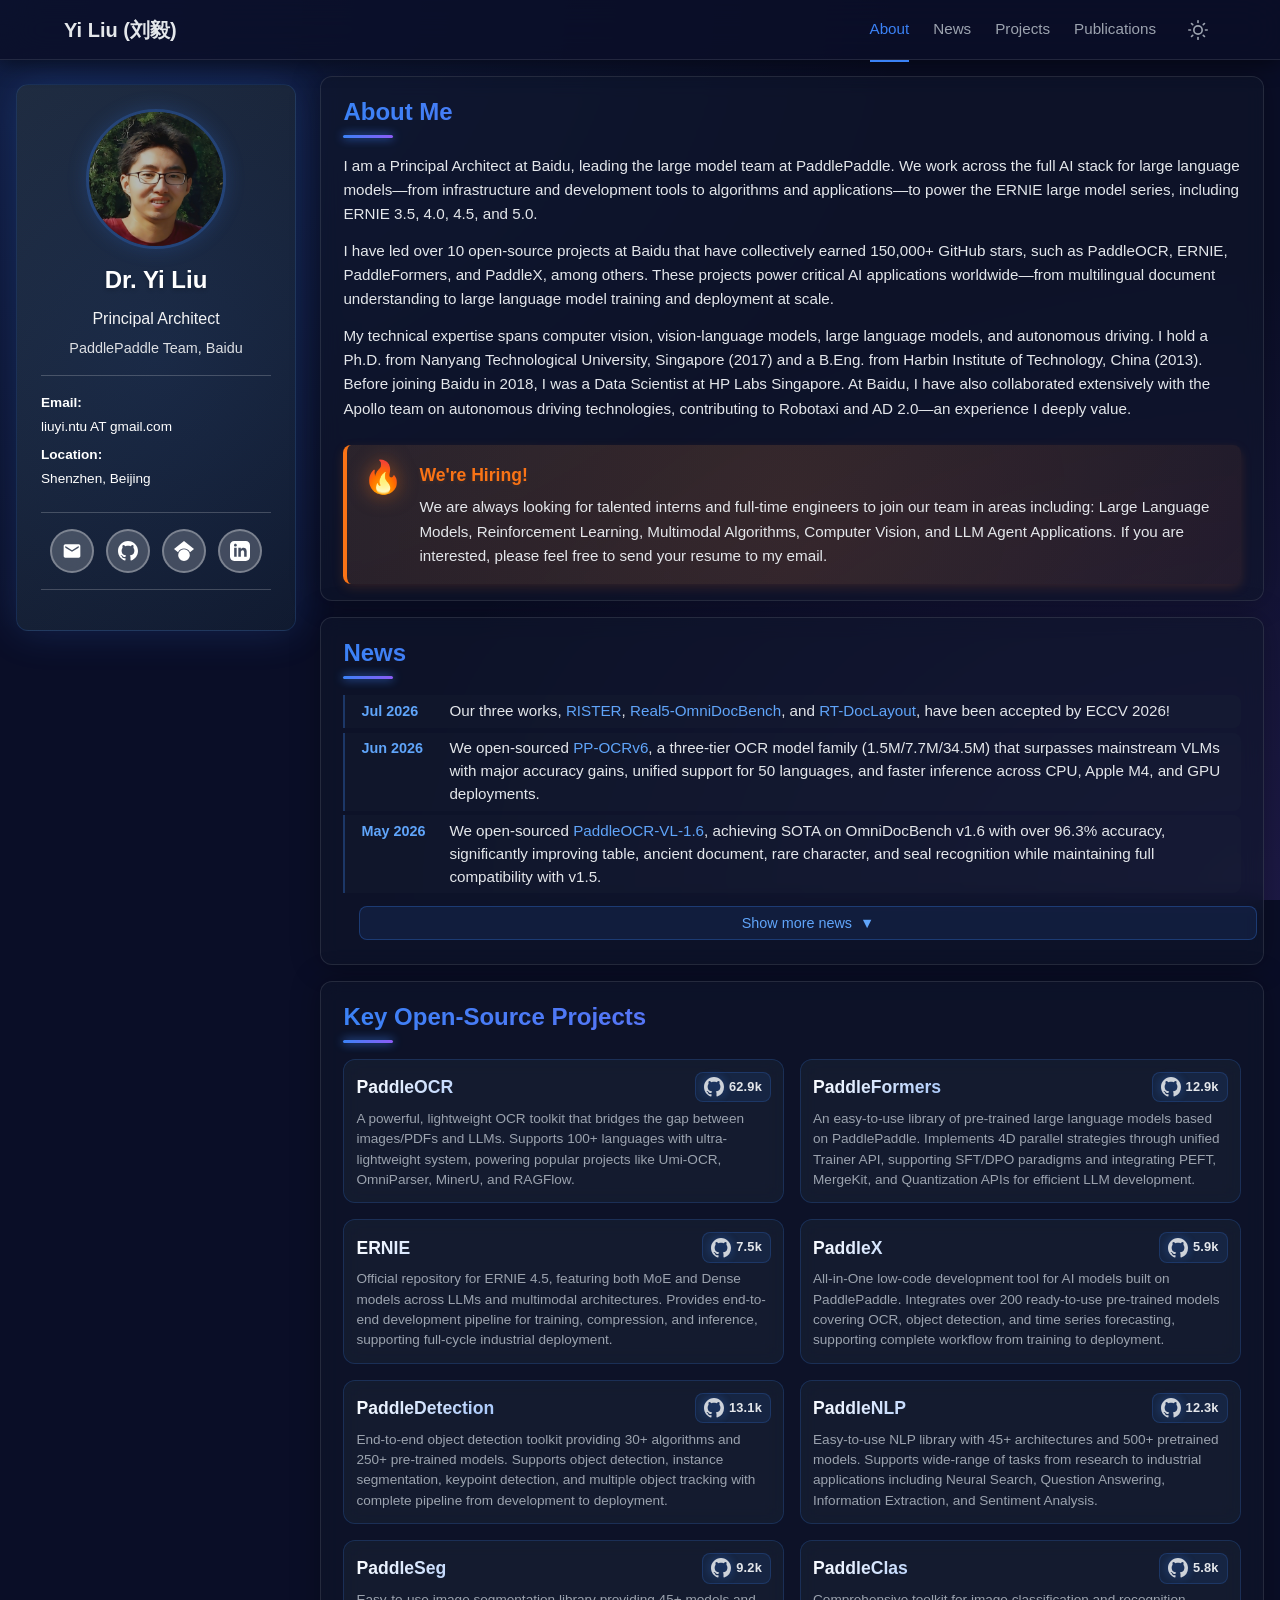
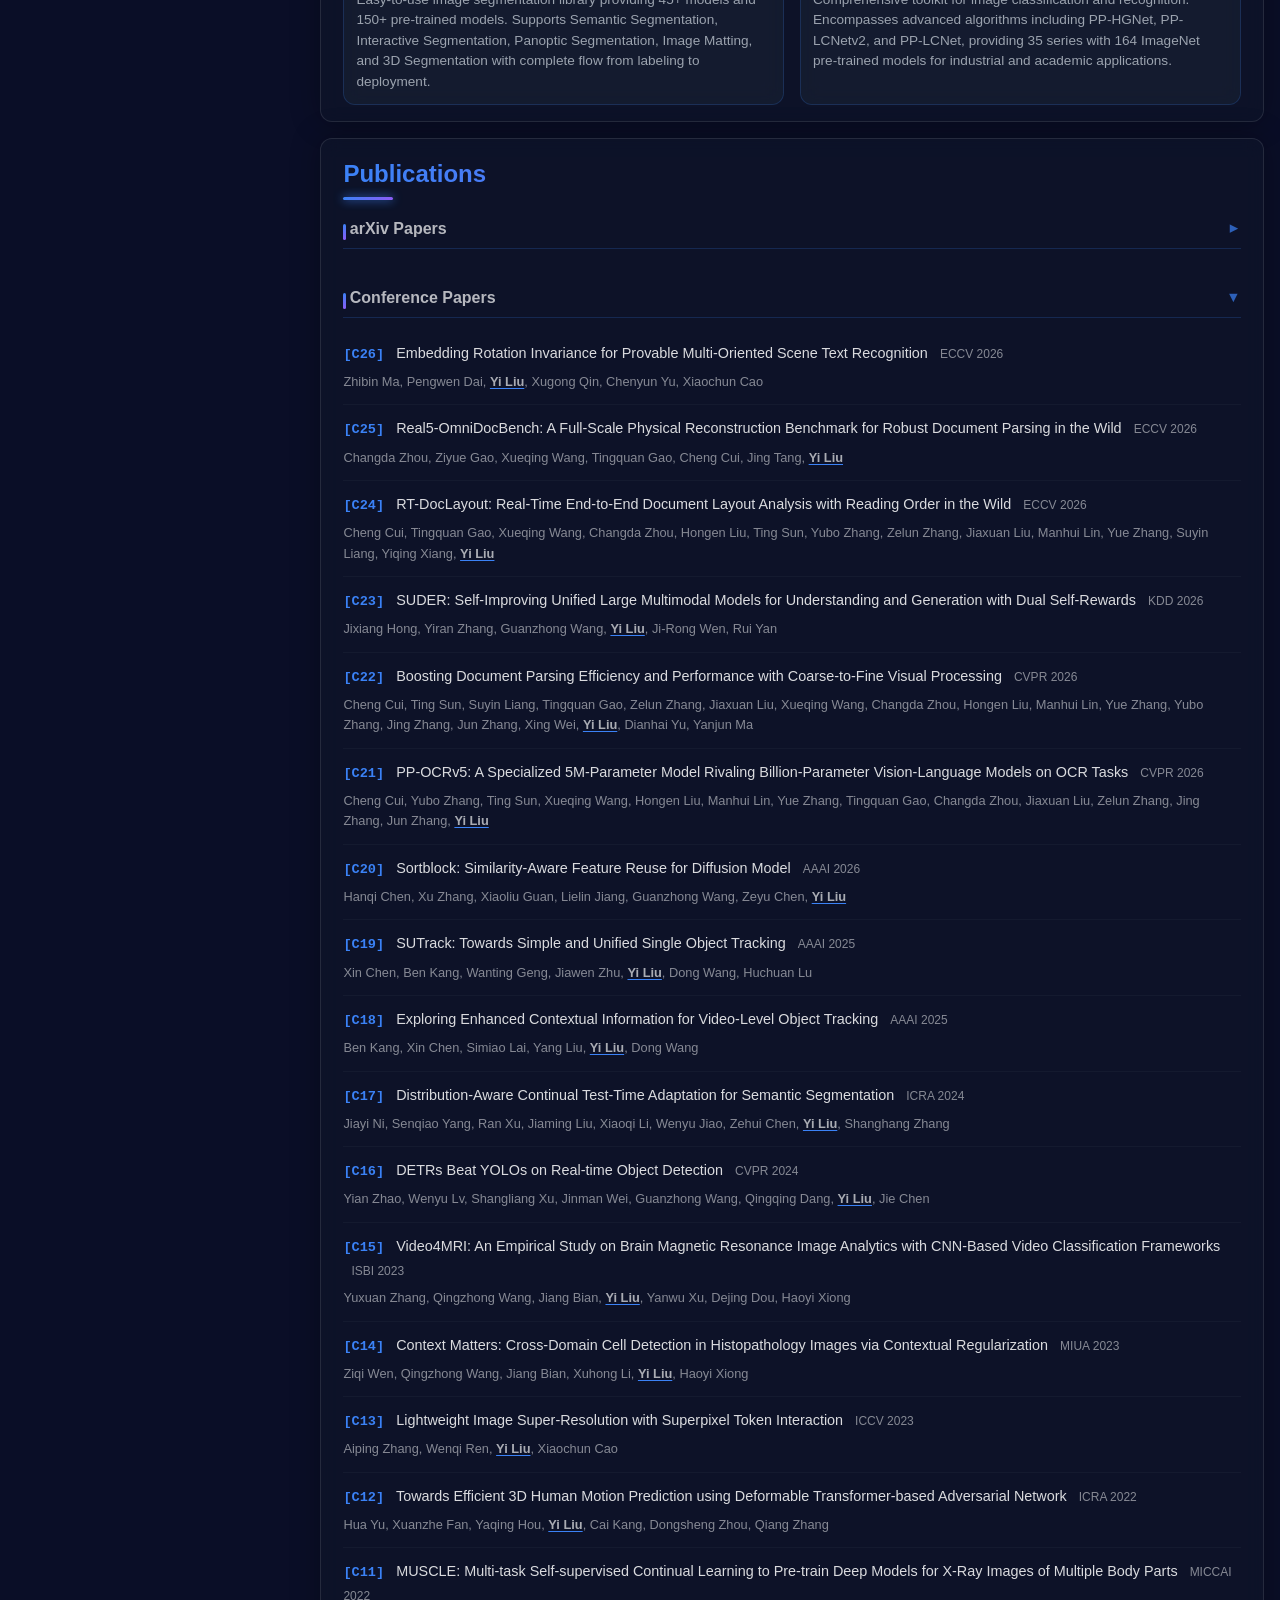
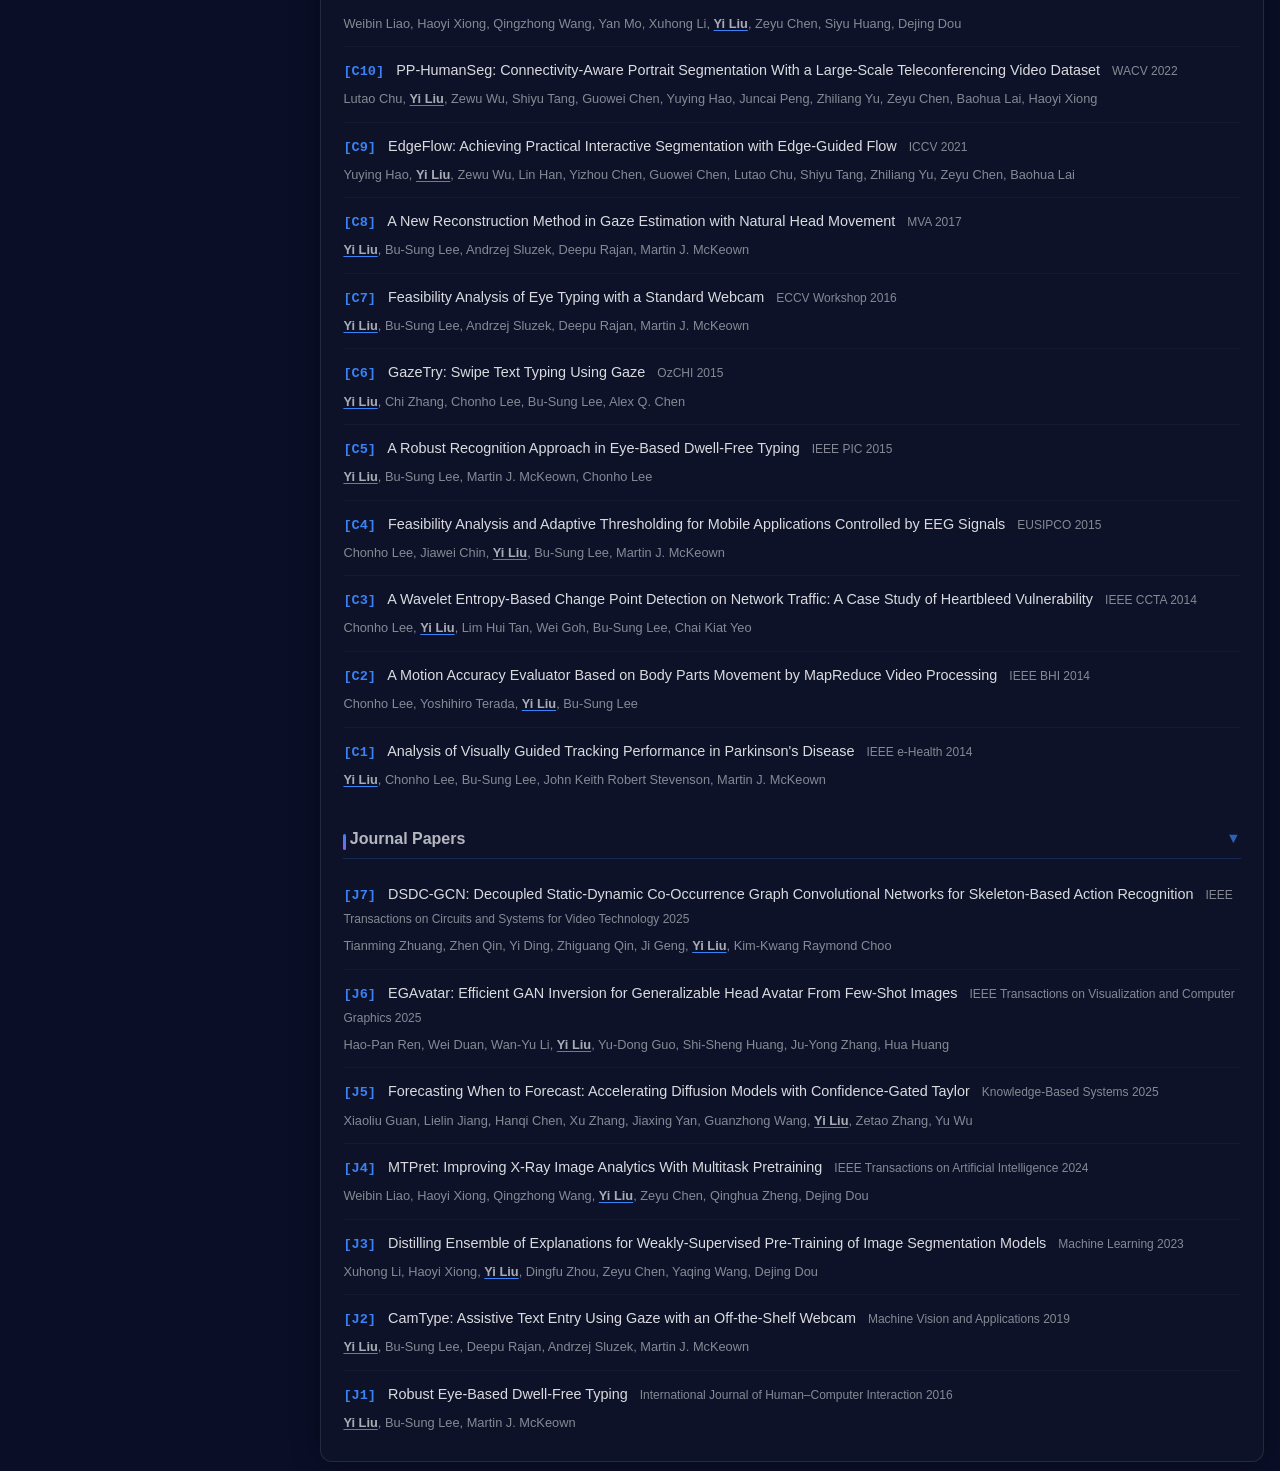
==== commit 34a25659: "Revert "Move Publications above Key Open-Source Projects" This reverts commit e693361656eda31cf9cda2" ====
--- a/index.html
+++ b/index.html
@@ -85,8 +85,8 @@
             <nav class="nav" role="navigation" aria-label="Main navigation">
                 <a href="#about" class="nav-link" aria-label="Navigate to About section">About</a>
                 <a href="#news" class="nav-link" aria-label="Navigate to News section">News</a>
+                <a href="#projects" class="nav-link" aria-label="Navigate to Projects section">Projects</a>
                 <a href="#publications" class="nav-link" aria-label="Navigate to Publications section">Publications</a>
-                <a href="#projects" class="nav-link" aria-label="Navigate to Projects section">Projects</a>
                 <!-- 主题切换按钮 -->
                 <button class="theme-toggle" id="themeToggle" aria-label="Toggle theme" title="Toggle theme">
                     <svg id="sunIcon" viewBox="0 0 24 24" fill="none" stroke="currentColor" stroke-width="2" stroke-linecap="round" stroke-linejoin="round">
@@ -275,579 +275,6 @@
                 </div>
             </section>
 
-            <!-- 学术论文 -->
-                        <!-- 学术论文 -->
-            <section id="publications" class="content-section" aria-labelledby="publications-title">
-                <h2 id="publications-title" class="section-title">Publications</h2>
-                <div class="section-content">
-
-                    <div class="publication-category">
-                        <h3 id="arxiv-papers-title" class="publication-category-title collapsible-title collapsed" data-target="arxiv-papers" role="button" aria-expanded="false" aria-controls="arxiv-papers" tabindex="0">
-                            arXiv Papers <span class="collapse-icon" aria-hidden="true">▼</span>
-                        </h3>
-
-                        <div class="publication-list collapsed" id="arxiv-papers" role="region" aria-labelledby="arxiv-papers-title">
-                        <div class="publication">
-                            <h3 class="publication-title">
-                                <span class="publication-number">[A21]</span> <a href="https://arxiv.org/abs/2606.13108" target="_blank" rel="noopener noreferrer" class="publication-title-link">PP-OCRv6: From 1.5M to 34.5M Parameters, Surpassing Billion-Scale VLMs on OCR Tasks</a>
-                                <span class="publication-venue-inline">2026</span>
-                            </h3>
-                            <p class="publication-authors">
-                                Yubo Zhang, Xueqing Wang, Manhui Lin, Yue Zhang, Penglongyi Deng, Ting Sun, Tingquan Gao, Zelun Zhang, Jiaxuan Liu, Changda Zhou, Hongen Liu, Suyin Liang, Cheng Cui, <strong>Yi Liu</strong>, Dianhai Yu, Yanjun Ma
-                            </p>
-                        </div>
-
-                        <div class="publication">
-                            <h3 class="publication-title">
-                                <span class="publication-number">[A20]</span> <a href="https://arxiv.org/abs/2606.03264" target="_blank" rel="noopener noreferrer" class="publication-title-link">PaddleOCR-VL-1.6: Expanding the Frontier of Document Parsing with Under-Optimized Region Refinement and Progressive Post-Training</a>
-                                <span class="publication-venue-inline">2026</span>
-                            </h3>
-                            <p class="publication-authors">
-                                Zelun Zhang, Hongen Liu, Suyin Liang, Yubo Zhang, Yiqing Xiang, Jiaxuan Liu, Ting Sun, Manhui Lin, Yue Zhang, Changda Zhou, Tingquan Gao, Cheng Cui, <strong>Yi Liu</strong>, Dianhai Yu, Yanjun Ma
-                            </p>
-                        </div>
-
-                        <div class="publication">
-                            <h3 class="publication-title">
-                                <span class="publication-number">[A19]</span> <a href="https://arxiv.org/abs/2601.21957" target="_blank" rel="noopener noreferrer" class="publication-title-link">PaddleOCR-VL-1.5: Towards a Multi-Task 0.9B VLM for Robust In-the-Wild Document Parsing</a>
-                                <span class="publication-venue-inline">2026</span>
-                            </h3>
-                            <p class="publication-authors">
-                                Cheng Cui, Ting Sun, Suyin Liang, Tingquan Gao, Zelun Zhang, Jiaxuan Liu, Xueqing Wang, Changda Zhou, Hongen Liu, Manhui Lin, Yue Zhang, Yubo Zhang, <strong>Yi Liu</strong>, Dianhai Yu, Yanjun Ma
-                            </p>
-                        </div>
-
-                        <div class="publication">
-                            <h3 class="publication-title">
-                                <span class="publication-number">[A18]</span> <a href="https://arxiv.org/abs/2510.14528" target="_blank" rel="noopener noreferrer" class="publication-title-link">PaddleOCR-VL: Boosting Multilingual Document Parsing via a 0.9B Ultra-Compact Vision-Language Model</a>
-                                <span class="publication-venue-inline">2025</span>
-                            </h3>
-                            <p class="publication-authors">
-                                Cheng Cui, Ting Sun, Suyin Liang, Tingquan Gao, Zelun Zhang, Jiaxuan Liu, Xueqing Wang, Changda Zhou, Hongen Liu, Manhui Lin, Yue Zhang, Yubo Zhang, Handong Zheng, Jing Zhang, Jun Zhang, <strong>Yi Liu</strong>, Dianhai Yu, Yanjun Ma
-                            </p>
-                        </div>
-
-                        <div class="publication">
-                            <h3 class="publication-title">
-                                <span class="publication-number">[A17]</span> <a href="https://arxiv.org/abs/2507.05595" target="_blank" rel="noopener noreferrer" class="publication-title-link">PaddleOCR 3.0 Technical Report</a>
-                                <span class="publication-venue-inline">2025</span>
-                            </h3>
-                            <p class="publication-authors">
-                                Cheng Cui, Ting Sun, Manhui Lin, Tingquan Gao, Yubo Zhang, Jiaxuan Liu, Xueqing Wang, Zelun Zhang, Changda Zhou, Hongen Liu, Yue Zhang, Wenyu Lv, Kui Huang, Yichao Zhang, Jing Zhang, Jun Zhang, <strong>Yi Liu</strong>, Dianhai Yu, Yanjun Ma
-                            </p>
-                        </div>
-
-                        <div class="publication">
-                            <h3 class="publication-title">
-                                <span class="publication-number">[A16]</span> <a href="https://arxiv.org/abs/2503.16983" target="_blank" rel="noopener noreferrer" class="publication-title-link">Enabling Versatile Controls for Video Diffusion Models</a>
-                                <span class="publication-venue-inline">2025</span>
-                            </h3>
-                            <p class="publication-authors">
-                                Xu Zhang, Hao Zhou, Haoming Qin, Xiaobin Lu, Jiaxing Yan, Guanzhong Wang, Zeyu Chen, <strong>Yi Liu</strong>
-                            </p>
-                        </div>
-
-                        <div class="publication">
-                            <h3 class="publication-title">
-                                <span class="publication-number">[A15]</span> <a href="https://arxiv.org/abs/2506.18023" target="_blank" rel="noopener noreferrer" class="publication-title-link">PP-DocBee2: Improved Baselines with Efficient Data for Multimodal Document Understanding</a>
-                                <span class="publication-venue-inline">2025</span>
-                            </h3>
-                            <p class="publication-authors">
-                                Kui Huang, Xinrong Chen, Wenyu Lv, Jincheng Liao, Guanzhong Wang, <strong>Yi Liu</strong>
-                            </p>
-                        </div>
-
-                        <div class="publication">
-                            <h3 class="publication-title">
-                                <span class="publication-number">[A14]</span> <a href="https://arxiv.org/abs/2503.04065" target="_blank" rel="noopener noreferrer" class="publication-title-link">PP-DocBee: Improving Multimodal Document Understanding Through a Bag of Tricks</a>
-                                <span class="publication-venue-inline">2025</span>
-                            </h3>
-                            <p class="publication-authors">
-                                Feng Ni, Kui Huang, Yao Lu, Wenyu Lv, Guanzhong Wang, Zeyu Chen, <strong>Yi Liu</strong>
-                            </p>
-                        </div>
-
-                        <div class="publication">
-                            <h3 class="publication-title">
-                                <span class="publication-number">[A13]</span> <a href="https://arxiv.org/abs/2503.18382" target="_blank" rel="noopener noreferrer" class="publication-title-link">PP-FormulaNet: Bridging Accuracy and Efficiency in Advanced Formula Recognition</a>
-                                <span class="publication-venue-inline">2025</span>
-                            </h3>
-                            <p class="publication-authors">
-                                Hongen Liu, Cheng Cui, Yuning Du, <strong>Yi Liu</strong>, Gang Pan
-                            </p>
-                        </div>
-
-                        <div class="publication">
-                            <h3 class="publication-title">
-                                <span class="publication-number">[A12]</span> <a href="https://arxiv.org/abs/2503.17213" target="_blank" rel="noopener noreferrer" class="publication-title-link">PP-DocLayout: A Unified Document Layout Detection Model to Accelerate Large-Scale Data Construction</a>
-                                <span class="publication-venue-inline">2025</span>
-                            </h3>
-                            <p class="publication-authors">
-                                Ting Sun, Cheng Cui, Yuning Du, <strong>Yi Liu</strong>
-                            </p>
-                        </div>
-
-                        <div class="publication">
-                            <h3 class="publication-title">
-                                <span class="publication-number">[A11]</span> <a href="https://arxiv.org/abs/2405.19194" target="_blank" rel="noopener noreferrer" class="publication-title-link">LOGO: Video Text Spotting with Language Collaboration and Glyph Perception Model</a>
-                                <span class="publication-venue-inline">2024</span>
-                            </h3>
-                            <p class="publication-authors">
-                                Hongen Liu, Di Sun, Jiahao Wang, <strong>Yi Liu</strong>, Gang Pan
-                            </p>
-                        </div>
-
-                        <div class="publication">
-                            <h3 class="publication-title">
-                                <span class="publication-number">[A10]</span> <a href="https://arxiv.org/abs/2407.17140" target="_blank" rel="noopener noreferrer" class="publication-title-link">RT-DETRv2: Improved Baseline with Bag-of-Freebies for Real-Time Detection Transformer</a>
-                                <span class="publication-venue-inline">2024</span>
-                            </h3>
-                            <p class="publication-authors">
-                                Wenyu Lv, Yian Zhao, Qinyao Chang, Kui Huang, Guanzhong Wang, <strong>Yi Liu</strong>
-                            </p>
-                        </div>
-
-                        <div class="publication">
-                            <h3 class="publication-title">
-                                <span class="publication-number">[A9]</span> <a href="https://arxiv.org/abs/2304.08069" target="_blank" rel="noopener noreferrer" class="publication-title-link">DETRs Beat YOLOs on Real-time Object Detection</a>
-                                <span class="publication-venue-inline">2023</span>
-                            </h3>
-                            <p class="publication-authors">
-                                Wenyu Lv, Shangliang Xu, Yian Zhao, Guanzhong Wang, Jinman Wei, Cheng Cui, Yuning Du, Qingqing Dang, <strong>Yi Liu</strong>
-                            </p>
-                        </div>
-
-                        <div class="publication">
-                            <h3 class="publication-title">
-                                <span class="publication-number">[A8]</span> <a href="https://arxiv.org/abs/2304.05152" target="_blank" rel="noopener noreferrer" class="publication-title-link">PP-MobileSeg: Explore the Fast and Accurate Semantic Segmentation Model on Mobile Devices</a>
-                                <span class="publication-venue-inline">2023</span>
-                            </h3>
-                            <p class="publication-authors">
-                                Shiyu Tang, Ting Sun, Juncai Peng, Guowei Chen, Yuying Hao, Manhui Lin, Zhihong Xiao, Jiangbin You, <strong>Yi Liu</strong>
-                            </p>
-                        </div>
-
-                        <div class="publication">
-                            <h3 class="publication-title">
-                                <span class="publication-number">[A7]</span> <a href="https://arxiv.org/abs/2211.02386" target="_blank" rel="noopener noreferrer" class="publication-title-link">PP-YOLOE-R: An Efficient Anchor-Free Rotated Object Detector</a>
-                                <span class="publication-venue-inline">2022</span>
-                            </h3>
-                            <p class="publication-authors">
-                                Xinxin Wang, Guanzhong Wang, Qingqing Dang, <strong>Yi Liu</strong>, Xiaoguang Hu, Dianhai Yu
-                            </p>
-                        </div>
-
-                        <div class="publication">
-                            <h3 class="publication-title">
-                                <span class="publication-number">[A6]</span> <a href="https://arxiv.org/abs/2210.10984" target="_blank" rel="noopener noreferrer" class="publication-title-link">RAIS: Robust and Accurate Interactive Segmentation via Continual Learning</a>
-                                <span class="publication-venue-inline">2022</span>
-                            </h3>
-                            <p class="publication-authors">
-                                Yuying Hao, <strong>Yi Liu</strong>, Juncai Peng, Haoyi Xiong, Guowei Chen, Shiyu Tang, Zeyu Chen, Baohua Lai
-                            </p>
-                        </div>
-
-                        <div class="publication">
-                            <h3 class="publication-title">
-                                <span class="publication-number">[A5]</span> <a href="https://arxiv.org/abs/2210.05391" target="_blank" rel="noopener noreferrer" class="publication-title-link">PP-StructureV2: A Stronger Document Analysis System</a>
-                                <span class="publication-venue-inline">2022</span>
-                            </h3>
-                            <p class="publication-authors">
-                                Chenxia Li, Ruoyu Guo, Jun Zhou, Mengtao An, Yuning Du, Lingfeng Zhu, <strong>Yi Liu</strong>, Xiaoguang Hu, Dianhai Yu
-                            </p>
-                        </div>
-
-                        <div class="publication">
-                            <h3 class="publication-title">
-                                <span class="publication-number">[A4]</span> <a href="https://arxiv.org/abs/2210.08788" target="_blank" rel="noopener noreferrer" class="publication-title-link">EISeg: An Efficient Interactive Segmentation Tool based on PaddlePaddle</a>
-                                <span class="publication-venue-inline">2022</span>
-                            </h3>
-                            <p class="publication-authors">
-                                Yuying Hao, <strong>Yi Liu</strong>, Yizhou Chen, Lin Han, Juncai Peng, Shiyu Tang, Guowei Chen, Zewu Wu, Zeyu Chen, Baohua Lai
-                            </p>
-                        </div>
-
-                        <div class="publication">
-                            <h3 class="publication-title">
-                                <span class="publication-number">[A3]</span> <a href="https://arxiv.org/abs/2204.09433" target="_blank" rel="noopener noreferrer" class="publication-title-link">PP-Matting: High-Accuracy Natural Image Matting</a>
-                                <span class="publication-venue-inline">2022</span>
-                            </h3>
-                            <p class="publication-authors">
-                                Guowei Chen, <strong>Yi Liu</strong>, Jian Wang, Juncai Peng, Yuying Hao, Lutao Chu, Shiyu Tang, Zewu Wu, Zeyu Chen, Zhiliang Yu, Yuning Du, Qingqing Dang, Xiaoguang Hu, Dianhai Yu
-                            </p>
-                        </div>
-
-                        <div class="publication">
-                            <h3 class="publication-title">
-                                <span class="publication-number">[A2]</span> <a href="https://arxiv.org/abs/2204.02681" target="_blank" rel="noopener noreferrer" class="publication-title-link">PP-LiteSeg: A Superior Real-Time Semantic Segmentation Model</a>
-                                <span class="publication-venue-inline">2022</span>
-                            </h3>
-                            <p class="publication-authors">
-                                Juncai Peng, <strong>Yi Liu</strong>, Shiyu Tang, Yuying Hao, Lutao Chu, Guowei Chen, Zewu Wu, Zeyu Chen, Zhiliang Yu, Yuning Du, Qingqing Dang, Baohua Lai, Qiwen Liu, Xiaoguang Hu, Dianhai Yu, Yanjun Ma
-                            </p>
-                        </div>
-
-                        <div class="publication">
-                            <h3 class="publication-title">
-                                <span class="publication-number">[A1]</span> <a href="https://arxiv.org/abs/2101.06175" target="_blank" rel="noopener noreferrer" class="publication-title-link">PaddleSeg: A High-Efficient Development Toolkit for Image Segmentation</a>
-                                <span class="publication-venue-inline">2021</span>
-                            </h3>
-                            <p class="publication-authors">
-                                <strong>Yi Liu</strong>, Lutao Chu, Guowei Chen, Zewu Wu, Zeyu Chen, Baohua Lai, Yuying Hao
-                            </p>
-                        </div>
-                        </div>
-                    </div>
-
-                    <div class="publication-category">
-                        <h3 id="conference-papers-title" class="publication-category-title collapsible-title" data-target="conference-papers" role="button" aria-expanded="true" aria-controls="conference-papers" tabindex="0">
-                            Conference Papers <span class="collapse-icon" aria-hidden="true">▼</span>
-                        </h3>
-
-                        <div class="publication-list" id="conference-papers" role="region" aria-labelledby="conference-papers-title">
-                        <div class="publication">
-                            <h3 class="publication-title">
-                                <span class="publication-number">[C26]</span> <a href="https://arxiv.org/abs/2608.10684" target="_blank" rel="noopener noreferrer" class="publication-title-link">Embedding Rotation Invariance for Provable Multi-Oriented Scene Text Recognition</a>
-                                <span class="publication-venue-inline">ECCV 2026</span>
-                            </h3>
-                            <p class="publication-authors">
-                                Zhibin Ma, Pengwen Dai, <strong>Yi Liu</strong>, Xugong Qin, Chenyun Yu, Xiaochun Cao
-                            </p>
-                        </div>
-
-                        <div class="publication">
-                            <h3 class="publication-title">
-                                <span class="publication-number">[C25]</span> <a href="https://arxiv.org/abs/2603.04205" target="_blank" rel="noopener noreferrer" class="publication-title-link">Real5-OmniDocBench: A Full-Scale Physical Reconstruction Benchmark for Robust Document Parsing in the Wild</a>
-                                <span class="publication-venue-inline">ECCV 2026</span>
-                            </h3>
-                            <p class="publication-authors">
-                                Changda Zhou, Ziyue Gao, Xueqing Wang, Tingquan Gao, Cheng Cui, Jing Tang, <strong>Yi Liu</strong>
-                            </p>
-                        </div>
-
-                        <div class="publication">
-                            <h3 class="publication-title">
-                                <span class="publication-number">[C24]</span> <a href="https://arxiv.org/abs/2606.23344" target="_blank" rel="noopener noreferrer" class="publication-title-link">RT-DocLayout: Real-Time End-to-End Document Layout Analysis with Reading Order in the Wild</a>
-                                <span class="publication-venue-inline">ECCV 2026</span>
-                            </h3>
-                            <p class="publication-authors">
-                                Cheng Cui, Tingquan Gao, Xueqing Wang, Changda Zhou, Hongen Liu, Ting Sun, Yubo Zhang, Zelun Zhang, Jiaxuan Liu, Manhui Lin, Yue Zhang, Suyin Liang, Yiqing Xiang, <strong>Yi Liu</strong>
-                            </p>
-                        </div>
-
-                        <div class="publication">
-                            <h3 class="publication-title">
-                                <span class="publication-number">[C23]</span> <a href="https://arxiv.org/abs/2506.07963" target="_blank" rel="noopener noreferrer" class="publication-title-link">SUDER: Self-Improving Unified Large Multimodal Models for Understanding and Generation with Dual Self-Rewards</a>
-                                <span class="publication-venue-inline">KDD 2026</span>
-                            </h3>
-                            <p class="publication-authors">
-                                Jixiang Hong, Yiran Zhang, Guanzhong Wang, <strong>Yi Liu</strong>, Ji-Rong Wen, Rui Yan
-                            </p>
-                        </div>
-
-                        <div class="publication">
-                            <h3 class="publication-title">
-                                <span class="publication-number">[C22]</span> <a href="https://arxiv.org/abs/2603.24326" target="_blank" rel="noopener noreferrer" class="publication-title-link">Boosting Document Parsing Efficiency and Performance with Coarse-to-Fine Visual Processing</a>
-                                <span class="publication-venue-inline">CVPR 2026</span>
-                            </h3>
-                            <p class="publication-authors">
-                                Cheng Cui, Ting Sun, Suyin Liang, Tingquan Gao, Zelun Zhang, Jiaxuan Liu, Xueqing Wang, Changda Zhou, Hongen Liu, Manhui Lin, Yue Zhang, Yubo Zhang, Jing Zhang, Jun Zhang, Xing Wei, <strong>Yi Liu</strong>, Dianhai Yu, Yanjun Ma
-                            </p>
-                        </div>
-
-                        <div class="publication">
-                            <h3 class="publication-title">
-                                <span class="publication-number">[C21]</span> <a href="https://arxiv.org/abs/2603.24373" target="_blank" rel="noopener noreferrer" class="publication-title-link">PP-OCRv5: A Specialized 5M-Parameter Model Rivaling Billion-Parameter Vision-Language Models on OCR Tasks</a>
-                                <span class="publication-venue-inline">CVPR 2026</span>
-                            </h3>
-                            <p class="publication-authors">
-                                Cheng Cui, Yubo Zhang, Ting Sun, Xueqing Wang, Hongen Liu, Manhui Lin, Yue Zhang, Tingquan Gao, Changda Zhou, Jiaxuan Liu, Zelun Zhang, Jing Zhang, Jun Zhang, <strong>Yi Liu</strong>
-                            </p>
-                        </div>
-
-                        <div class="publication">
-                            <h3 class="publication-title">
-                                <span class="publication-number">[C20]</span> <a href="https://arxiv.org/abs/2508.00412" target="_blank" rel="noopener noreferrer" class="publication-title-link">Sortblock: Similarity-Aware Feature Reuse for Diffusion Model</a>
-                                <span class="publication-venue-inline">AAAI 2026</span>
-                            </h3>
-                            <p class="publication-authors">
-                                Hanqi Chen, Xu Zhang, Xiaoliu Guan, Lielin Jiang, Guanzhong Wang, Zeyu Chen, <strong>Yi Liu</strong>
-                            </p>
-                        </div>
-
-                        <div class="publication">
-                            <h3 class="publication-title">
-                                <span class="publication-number">[C19]</span> <a href="https://ojs.aaai.org/index.php/AAAI/article/view/32223" target="_blank" rel="noopener noreferrer" class="publication-title-link">SUTrack: Towards Simple and Unified Single Object Tracking</a>
-                                <span class="publication-venue-inline">AAAI 2025</span>
-                            </h3>
-                            <p class="publication-authors">
-                                Xin Chen, Ben Kang, Wanting Geng, Jiawen Zhu, <strong>Yi Liu</strong>, Dong Wang, Huchuan Lu
-                            </p>
-                        </div>
-
-                        <div class="publication">
-                            <h3 class="publication-title">
-                                <span class="publication-number">[C18]</span> <a href="https://ojs.aaai.org/index.php/AAAI/article/view/32440" target="_blank" rel="noopener noreferrer" class="publication-title-link">Exploring Enhanced Contextual Information for Video-Level Object Tracking</a>
-                                <span class="publication-venue-inline">AAAI 2025</span>
-                            </h3>
-                            <p class="publication-authors">
-                                Ben Kang, Xin Chen, Simiao Lai, Yang Liu, <strong>Yi Liu</strong>, Dong Wang
-                            </p>
-                        </div>
-
-                        <div class="publication">
-                            <h3 class="publication-title">
-                                <span class="publication-number">[C17]</span> <a href="https://arxiv.org/abs/2309.13604" target="_blank" rel="noopener noreferrer" class="publication-title-link">Distribution-Aware Continual Test-Time Adaptation for Semantic Segmentation</a>
-                                <span class="publication-venue-inline">ICRA 2024</span>
-                            </h3>
-                            <p class="publication-authors">
-                                Jiayi Ni, Senqiao Yang, Ran Xu, Jiaming Liu, Xiaoqi Li, Wenyu Jiao, Zehui Chen, <strong>Yi Liu</strong>, Shanghang Zhang
-                            </p>
-                        </div>
-
-                        <div class="publication">
-                            <h3 class="publication-title">
-                                <span class="publication-number">[C16]</span> <a href="https://openaccess.thecvf.com/content/CVPR2024/html/Zhao_DETRs_Beat_YOLOs_on_Real-time_Object_Detection_CVPR_2024_paper.html" target="_blank" rel="noopener noreferrer" class="publication-title-link">DETRs Beat YOLOs on Real-time Object Detection</a>
-                                <span class="publication-venue-inline">CVPR 2024</span>
-                            </h3>
-                            <p class="publication-authors">
-                                Yian Zhao, Wenyu Lv, Shangliang Xu, Jinman Wei, Guanzhong Wang, Qingqing Dang, <strong>Yi Liu</strong>, Jie Chen
-                            </p>
-                        </div>
-
-                        <div class="publication">
-                            <h3 class="publication-title">
-                                <span class="publication-number">[C15]</span> <a href="https://ieeexplore.ieee.org/document/10230371/" target="_blank" rel="noopener noreferrer" class="publication-title-link">Video4MRI: An Empirical Study on Brain Magnetic Resonance Image Analytics with CNN-Based Video Classification Frameworks</a>
-                                <span class="publication-venue-inline">ISBI 2023</span>
-                            </h3>
-                            <p class="publication-authors">
-                                Yuxuan Zhang, Qingzhong Wang, Jiang Bian, <strong>Yi Liu</strong>, Yanwu Xu, Dejing Dou, Haoyi Xiong
-                            </p>
-                        </div>
-
-                        <div class="publication">
-                            <h3 class="publication-title">
-                                <span class="publication-number">[C14]</span> <a href="https://link.springer.com/chapter/10.1007/978-3-031-48593-0_11" target="_blank" rel="noopener noreferrer" class="publication-title-link">Context Matters: Cross-Domain Cell Detection in Histopathology Images via Contextual Regularization</a>
-                                <span class="publication-venue-inline">MIUA 2023</span>
-                            </h3>
-                            <p class="publication-authors">
-                                Ziqi Wen, Qingzhong Wang, Jiang Bian, Xuhong Li, <strong>Yi Liu</strong>, Haoyi Xiong
-                            </p>
-                        </div>
-
-                        <div class="publication">
-                            <h3 class="publication-title">
-                                <span class="publication-number">[C13]</span> <a href="https://openaccess.thecvf.com/content/ICCV2023/html/Zhang_Lightweight_Image_Super-Resolution_with_Superpixel_Token_Interaction_ICCV_2023_paper.html" target="_blank" rel="noopener noreferrer" class="publication-title-link">Lightweight Image Super-Resolution with Superpixel Token Interaction</a>
-                                <span class="publication-venue-inline">ICCV 2023</span>
-                            </h3>
-                            <p class="publication-authors">
-                                Aiping Zhang, Wenqi Ren, <strong>Yi Liu</strong>, Xiaochun Cao
-                            </p>
-                        </div>
-
-                        <div class="publication">
-                            <h3 class="publication-title">
-                                <span class="publication-number">[C12]</span> <a href="https://ieeexplore.ieee.org/document/9812325/" target="_blank" rel="noopener noreferrer" class="publication-title-link">Towards Efficient 3D Human Motion Prediction using Deformable Transformer-based Adversarial Network</a>
-                                <span class="publication-venue-inline">ICRA 2022</span>
-                            </h3>
-                            <p class="publication-authors">
-                                Hua Yu, Xuanzhe Fan, Yaqing Hou, <strong>Yi Liu</strong>, Cai Kang, Dongsheng Zhou, Qiang Zhang
-                            </p>
-                        </div>
-
-                        <div class="publication">
-                            <h3 class="publication-title">
-                                <span class="publication-number">[C11]</span> <a href="https://link.springer.com/chapter/10.1007/978-3-031-16452-1_15" target="_blank" rel="noopener noreferrer" class="publication-title-link">MUSCLE: Multi-task Self-supervised Continual Learning to Pre-train Deep Models for X-Ray Images of Multiple Body Parts</a>
-                                <span class="publication-venue-inline">MICCAI 2022</span>
-                            </h3>
-                            <p class="publication-authors">
-                                Weibin Liao, Haoyi Xiong, Qingzhong Wang, Yan Mo, Xuhong Li, <strong>Yi Liu</strong>, Zeyu Chen, Siyu Huang, Dejing Dou
-                            </p>
-                        </div>
-
-                        <div class="publication">
-                            <h3 class="publication-title">
-                                <span class="publication-number">[C10]</span> <a href="https://openaccess.thecvf.com/content/WACV2022W/HADCV/html/Chu_PP-HumanSeg_Connectivity-Aware_Portrait_Segmentation_With_a_Large-Scale_Teleconferencing_Video_Dataset_WACVW_2022_paper.html" target="_blank" rel="noopener noreferrer" class="publication-title-link">PP-HumanSeg: Connectivity-Aware Portrait Segmentation With a Large-Scale Teleconferencing Video Dataset</a>
-                                <span class="publication-venue-inline">WACV 2022</span>
-                            </h3>
-                            <p class="publication-authors">
-                                Lutao Chu, <strong>Yi Liu</strong>, Zewu Wu, Shiyu Tang, Guowei Chen, Yuying Hao, Juncai Peng, Zhiliang Yu, Zeyu Chen, Baohua Lai, Haoyi Xiong
-                            </p>
-                        </div>
-
-                        <div class="publication">
-                            <h3 class="publication-title">
-                                <span class="publication-number">[C9]</span> <a href="https://openaccess.thecvf.com/content/ICCV2021W/ILDAV/html/Hao_EdgeFlow_Achieving_Practical_Interactive_Segmentation_With_Edge-Guided_Flow_ICCVW_2021_paper.html" target="_blank" rel="noopener noreferrer" class="publication-title-link">EdgeFlow: Achieving Practical Interactive Segmentation with Edge-Guided Flow</a>
-                                <span class="publication-venue-inline">ICCV 2021</span>
-                            </h3>
-                            <p class="publication-authors">
-                                Yuying Hao, <strong>Yi Liu</strong>, Zewu Wu, Lin Han, Yizhou Chen, Guowei Chen, Lutao Chu, Shiyu Tang, Zhiliang Yu, Zeyu Chen, Baohua Lai
-                            </p>
-                        </div>
-
-                        <div class="publication">
-                            <h3 class="publication-title">
-                                <span class="publication-number">[C8]</span> <a href="https://ieeexplore.ieee.org/document/7986840/" target="_blank" rel="noopener noreferrer" class="publication-title-link">A New Reconstruction Method in Gaze Estimation with Natural Head Movement</a>
-                                <span class="publication-venue-inline">MVA 2017</span>
-                            </h3>
-                            <p class="publication-authors">
-                                <strong>Yi Liu</strong>, Bu-Sung Lee, Andrzej Sluzek, Deepu Rajan, Martin J. McKeown
-                            </p>
-                        </div>
-
-                        <div class="publication">
-                            <h3 class="publication-title">
-                                <span class="publication-number">[C7]</span> <a href="https://link.springer.com/chapter/10.1007/978-3-319-48881-3_18" target="_blank" rel="noopener noreferrer" class="publication-title-link">Feasibility Analysis of Eye Typing with a Standard Webcam</a>
-                                <span class="publication-venue-inline">ECCV Workshop 2016</span>
-                            </h3>
-                            <p class="publication-authors">
-                                <strong>Yi Liu</strong>, Bu-Sung Lee, Andrzej Sluzek, Deepu Rajan, Martin J. McKeown
-                            </p>
-                        </div>
-
-                        <div class="publication">
-                            <h3 class="publication-title">
-                                <span class="publication-number">[C6]</span> <a href="https://dl.acm.org/doi/10.1145/2838739.2838813" target="_blank" rel="noopener noreferrer" class="publication-title-link">GazeTry: Swipe Text Typing Using Gaze</a>
-                                <span class="publication-venue-inline">OzCHI 2015</span>
-                            </h3>
-                            <p class="publication-authors">
-                                <strong>Yi Liu</strong>, Chi Zhang, Chonho Lee, Bu-Sung Lee, Alex Q. Chen
-                            </p>
-                        </div>
-
-                        <div class="publication">
-                            <h3 class="publication-title">
-                                <span class="publication-number">[C5]</span> <a href="https://ieeexplore.ieee.org/document/7423794/" target="_blank" rel="noopener noreferrer" class="publication-title-link">A Robust Recognition Approach in Eye-Based Dwell-Free Typing</a>
-                                <span class="publication-venue-inline">IEEE PIC 2015</span>
-                            </h3>
-                            <p class="publication-authors">
-                                <strong>Yi Liu</strong>, Bu-Sung Lee, Martin J. McKeown, Chonho Lee
-                            </p>
-                        </div>
-
-                        <div class="publication">
-                            <h3 class="publication-title">
-                                <span class="publication-number">[C4]</span> <a href="https://ieeexplore.ieee.org/document/7362195/" target="_blank" rel="noopener noreferrer" class="publication-title-link">Feasibility Analysis and Adaptive Thresholding for Mobile Applications Controlled by EEG Signals</a>
-                                <span class="publication-venue-inline">EUSIPCO 2015</span>
-                            </h3>
-                            <p class="publication-authors">
-                                Chonho Lee, Jiawei Chin, <strong>Yi Liu</strong>, Bu-Sung Lee, Martin J. McKeown
-                            </p>
-                        </div>
-
-                        <div class="publication">
-                            <h3 class="publication-title">
-                                <span class="publication-number">[C3]</span> <a href="https://ieeexplore.ieee.org/document/6918537/" target="_blank" rel="noopener noreferrer" class="publication-title-link">A Wavelet Entropy-Based Change Point Detection on Network Traffic: A Case Study of Heartbleed Vulnerability</a>
-                                <span class="publication-venue-inline">IEEE CCTA 2014</span>
-                            </h3>
-                            <p class="publication-authors">
-                                Chonho Lee, <strong>Yi Liu</strong>, Lim Hui Tan, Wei Goh, Bu-Sung Lee, Chai Kiat Yeo
-                            </p>
-                        </div>
-
-                        <div class="publication">
-                            <h3 class="publication-title">
-                                <span class="publication-number">[C2]</span> <a href="https://ieeexplore.ieee.org/document/6864446/" target="_blank" rel="noopener noreferrer" class="publication-title-link">A Motion Accuracy Evaluator Based on Body Parts Movement by MapReduce Video Processing</a>
-                                <span class="publication-venue-inline">IEEE BHI 2014</span>
-                            </h3>
-                            <p class="publication-authors">
-                                Chonho Lee, Yoshihiro Terada, <strong>Yi Liu</strong>, Bu-Sung Lee
-                            </p>
-                        </div>
-
-                        <div class="publication">
-                            <h3 class="publication-title">
-                                <span class="publication-number">[C1]</span> <a href="https://ieeexplore.ieee.org/document/7001885/" target="_blank" rel="noopener noreferrer" class="publication-title-link">Analysis of Visually Guided Tracking Performance in Parkinson's Disease</a>
-                                <span class="publication-venue-inline">IEEE e-Health 2014</span>
-                            </h3>
-                            <p class="publication-authors">
-                                <strong>Yi Liu</strong>, Chonho Lee, Bu-Sung Lee, John Keith Robert Stevenson, Martin J. McKeown
-                            </p>
-                        </div>
-                        </div>
-                    </div>
-
-                    <div class="publication-category">
-                        <h3 id="journal-papers-title" class="publication-category-title collapsible-title" data-target="journal-papers" role="button" aria-expanded="true" aria-controls="journal-papers" tabindex="0">
-                            Journal Papers <span class="collapse-icon" aria-hidden="true">▼</span>
-                        </h3>
-
-                        <div class="publication-list" id="journal-papers" role="region" aria-labelledby="journal-papers-title">
-                        <div class="publication">
-                            <h3 class="publication-title">
-                                <span class="publication-number">[J7]</span> <a href="https://ieeexplore.ieee.org/document/10742428/" target="_blank" rel="noopener noreferrer" class="publication-title-link">DSDC-GCN: Decoupled Static-Dynamic Co-Occurrence Graph Convolutional Networks for Skeleton-Based Action Recognition</a>
-                                <span class="publication-venue-inline">IEEE Transactions on Circuits and Systems for Video Technology 2025</span>
-                            </h3>
-                            <p class="publication-authors">
-                                Tianming Zhuang, Zhen Qin, Yi Ding, Zhiguang Qin, Ji Geng, <strong>Yi Liu</strong>, Kim-Kwang Raymond Choo
-                            </p>
-                        </div>
-
-                        <div class="publication">
-                            <h3 class="publication-title">
-                                <span class="publication-number">[J6]</span> <a href="https://ieeexplore.ieee.org/document/11021303/" target="_blank" rel="noopener noreferrer" class="publication-title-link">EGAvatar: Efficient GAN Inversion for Generalizable Head Avatar From Few-Shot Images</a>
-                                <span class="publication-venue-inline">IEEE Transactions on Visualization and Computer Graphics 2025</span>
-                            </h3>
-                            <p class="publication-authors">
-                                Hao-Pan Ren, Wei Duan, Wan-Yu Li, <strong>Yi Liu</strong>, Yu-Dong Guo, Shi-Sheng Huang, Ju-Yong Zhang, Hua Huang
-                            </p>
-                        </div>
-
-                        <div class="publication">
-                            <h3 class="publication-title">
-                                <span class="publication-number">[J5]</span> <a href="https://arxiv.org/abs/2508.02240" target="_blank" rel="noopener noreferrer" class="publication-title-link">Forecasting When to Forecast: Accelerating Diffusion Models with Confidence-Gated Taylor</a>
-                                <span class="publication-venue-inline">Knowledge-Based Systems 2025</span>
-                            </h3>
-                            <p class="publication-authors">
-                                Xiaoliu Guan, Lielin Jiang, Hanqi Chen, Xu Zhang, Jiaxing Yan, Guanzhong Wang, <strong>Yi Liu</strong>, Zetao Zhang, Yu Wu
-                            </p>
-                        </div>
-
-                        <div class="publication">
-                            <h3 class="publication-title">
-                                <span class="publication-number">[J4]</span> <a href="https://ieeexplore.ieee.org/document/10531186/" target="_blank" rel="noopener noreferrer" class="publication-title-link">MTPret: Improving X-Ray Image Analytics With Multitask Pretraining</a>
-                                <span class="publication-venue-inline">IEEE Transactions on Artificial Intelligence 2024</span>
-                            </h3>
-                            <p class="publication-authors">
-                                Weibin Liao, Haoyi Xiong, Qingzhong Wang, <strong>Yi Liu</strong>, Zeyu Chen, Qinghua Zheng, Dejing Dou
-                            </p>
-                        </div>
-
-                        <div class="publication">
-                            <h3 class="publication-title">
-                                <span class="publication-number">[J3]</span> <a href="https://arxiv.org/abs/2207.03335" target="_blank" rel="noopener noreferrer" class="publication-title-link">Distilling Ensemble of Explanations for Weakly-Supervised Pre-Training of Image Segmentation Models</a>
-                                <span class="publication-venue-inline">Machine Learning 2023</span>
-                            </h3>
-                            <p class="publication-authors">
-                                Xuhong Li, Haoyi Xiong, <strong>Yi Liu</strong>, Dingfu Zhou, Zeyu Chen, Yaqing Wang, Dejing Dou
-                            </p>
-                        </div>
-
-                        <div class="publication">
-                            <h3 class="publication-title">
-                                <span class="publication-number">[J2]</span> <a href="https://link.springer.com/article/10.1007/s00138-018-0988-4" target="_blank" rel="noopener noreferrer" class="publication-title-link">CamType: Assistive Text Entry Using Gaze with an Off-the-Shelf Webcam</a>
-                                <span class="publication-venue-inline">Machine Vision and Applications 2019</span>
-                            </h3>
-                            <p class="publication-authors">
-                                <strong>Yi Liu</strong>, Bu-Sung Lee, Deepu Rajan, Andrzej Sluzek, Martin J. McKeown
-                            </p>
-                        </div>
-
-                        <div class="publication">
-                            <h3 class="publication-title">
-                                <span class="publication-number">[J1]</span> <a href="https://www.tandfonline.com/doi/abs/10.1080/10447318.2016.1151808" target="_blank" rel="noopener noreferrer" class="publication-title-link">Robust Eye-Based Dwell-Free Typing</a>
-                                <span class="publication-venue-inline">International Journal of Human–Computer Interaction 2016</span>
-                            </h3>
-                            <p class="publication-authors">
-                                <strong>Yi Liu</strong>, Bu-Sung Lee, Martin J. McKeown
-                            </p>
-                        </div>
-                        </div>
-                    </div>
-
-                </div>
-            </section>
-
             <!-- 核心项目 -->
             <section id="projects" class="content-section" aria-labelledby="projects-title">
                 <h2 id="projects-title" class="section-title">Key Open-Source Projects</h2>
@@ -1007,6 +434,579 @@
                     </div>
                 </div>
             </section>
+
+            <!-- 学术论文 -->
+                        <!-- 学术论文 -->
+            <section id="publications" class="content-section" aria-labelledby="publications-title">
+                <h2 id="publications-title" class="section-title">Publications</h2>
+                <div class="section-content">
+
+                    <div class="publication-category">
+                        <h3 id="arxiv-papers-title" class="publication-category-title collapsible-title collapsed" data-target="arxiv-papers" role="button" aria-expanded="false" aria-controls="arxiv-papers" tabindex="0">
+                            arXiv Papers <span class="collapse-icon" aria-hidden="true">▼</span>
+                        </h3>
+
+                        <div class="publication-list collapsed" id="arxiv-papers" role="region" aria-labelledby="arxiv-papers-title">
+                        <div class="publication">
+                            <h3 class="publication-title">
+                                <span class="publication-number">[A21]</span> <a href="https://arxiv.org/abs/2606.13108" target="_blank" rel="noopener noreferrer" class="publication-title-link">PP-OCRv6: From 1.5M to 34.5M Parameters, Surpassing Billion-Scale VLMs on OCR Tasks</a>
+                                <span class="publication-venue-inline">2026</span>
+                            </h3>
+                            <p class="publication-authors">
+                                Yubo Zhang, Xueqing Wang, Manhui Lin, Yue Zhang, Penglongyi Deng, Ting Sun, Tingquan Gao, Zelun Zhang, Jiaxuan Liu, Changda Zhou, Hongen Liu, Suyin Liang, Cheng Cui, <strong>Yi Liu</strong>, Dianhai Yu, Yanjun Ma
+                            </p>
+                        </div>
+
+                        <div class="publication">
+                            <h3 class="publication-title">
+                                <span class="publication-number">[A20]</span> <a href="https://arxiv.org/abs/2606.03264" target="_blank" rel="noopener noreferrer" class="publication-title-link">PaddleOCR-VL-1.6: Expanding the Frontier of Document Parsing with Under-Optimized Region Refinement and Progressive Post-Training</a>
+                                <span class="publication-venue-inline">2026</span>
+                            </h3>
+                            <p class="publication-authors">
+                                Zelun Zhang, Hongen Liu, Suyin Liang, Yubo Zhang, Yiqing Xiang, Jiaxuan Liu, Ting Sun, Manhui Lin, Yue Zhang, Changda Zhou, Tingquan Gao, Cheng Cui, <strong>Yi Liu</strong>, Dianhai Yu, Yanjun Ma
+                            </p>
+                        </div>
+
+                        <div class="publication">
+                            <h3 class="publication-title">
+                                <span class="publication-number">[A19]</span> <a href="https://arxiv.org/abs/2601.21957" target="_blank" rel="noopener noreferrer" class="publication-title-link">PaddleOCR-VL-1.5: Towards a Multi-Task 0.9B VLM for Robust In-the-Wild Document Parsing</a>
+                                <span class="publication-venue-inline">2026</span>
+                            </h3>
+                            <p class="publication-authors">
+                                Cheng Cui, Ting Sun, Suyin Liang, Tingquan Gao, Zelun Zhang, Jiaxuan Liu, Xueqing Wang, Changda Zhou, Hongen Liu, Manhui Lin, Yue Zhang, Yubo Zhang, <strong>Yi Liu</strong>, Dianhai Yu, Yanjun Ma
+                            </p>
+                        </div>
+
+                        <div class="publication">
+                            <h3 class="publication-title">
+                                <span class="publication-number">[A18]</span> <a href="https://arxiv.org/abs/2510.14528" target="_blank" rel="noopener noreferrer" class="publication-title-link">PaddleOCR-VL: Boosting Multilingual Document Parsing via a 0.9B Ultra-Compact Vision-Language Model</a>
+                                <span class="publication-venue-inline">2025</span>
+                            </h3>
+                            <p class="publication-authors">
+                                Cheng Cui, Ting Sun, Suyin Liang, Tingquan Gao, Zelun Zhang, Jiaxuan Liu, Xueqing Wang, Changda Zhou, Hongen Liu, Manhui Lin, Yue Zhang, Yubo Zhang, Handong Zheng, Jing Zhang, Jun Zhang, <strong>Yi Liu</strong>, Dianhai Yu, Yanjun Ma
+                            </p>
+                        </div>
+
+                        <div class="publication">
+                            <h3 class="publication-title">
+                                <span class="publication-number">[A17]</span> <a href="https://arxiv.org/abs/2507.05595" target="_blank" rel="noopener noreferrer" class="publication-title-link">PaddleOCR 3.0 Technical Report</a>
+                                <span class="publication-venue-inline">2025</span>
+                            </h3>
+                            <p class="publication-authors">
+                                Cheng Cui, Ting Sun, Manhui Lin, Tingquan Gao, Yubo Zhang, Jiaxuan Liu, Xueqing Wang, Zelun Zhang, Changda Zhou, Hongen Liu, Yue Zhang, Wenyu Lv, Kui Huang, Yichao Zhang, Jing Zhang, Jun Zhang, <strong>Yi Liu</strong>, Dianhai Yu, Yanjun Ma
+                            </p>
+                        </div>
+
+                        <div class="publication">
+                            <h3 class="publication-title">
+                                <span class="publication-number">[A16]</span> <a href="https://arxiv.org/abs/2503.16983" target="_blank" rel="noopener noreferrer" class="publication-title-link">Enabling Versatile Controls for Video Diffusion Models</a>
+                                <span class="publication-venue-inline">2025</span>
+                            </h3>
+                            <p class="publication-authors">
+                                Xu Zhang, Hao Zhou, Haoming Qin, Xiaobin Lu, Jiaxing Yan, Guanzhong Wang, Zeyu Chen, <strong>Yi Liu</strong>
+                            </p>
+                        </div>
+
+                        <div class="publication">
+                            <h3 class="publication-title">
+                                <span class="publication-number">[A15]</span> <a href="https://arxiv.org/abs/2506.18023" target="_blank" rel="noopener noreferrer" class="publication-title-link">PP-DocBee2: Improved Baselines with Efficient Data for Multimodal Document Understanding</a>
+                                <span class="publication-venue-inline">2025</span>
+                            </h3>
+                            <p class="publication-authors">
+                                Kui Huang, Xinrong Chen, Wenyu Lv, Jincheng Liao, Guanzhong Wang, <strong>Yi Liu</strong>
+                            </p>
+                        </div>
+
+                        <div class="publication">
+                            <h3 class="publication-title">
+                                <span class="publication-number">[A14]</span> <a href="https://arxiv.org/abs/2503.04065" target="_blank" rel="noopener noreferrer" class="publication-title-link">PP-DocBee: Improving Multimodal Document Understanding Through a Bag of Tricks</a>
+                                <span class="publication-venue-inline">2025</span>
+                            </h3>
+                            <p class="publication-authors">
+                                Feng Ni, Kui Huang, Yao Lu, Wenyu Lv, Guanzhong Wang, Zeyu Chen, <strong>Yi Liu</strong>
+                            </p>
+                        </div>
+
+                        <div class="publication">
+                            <h3 class="publication-title">
+                                <span class="publication-number">[A13]</span> <a href="https://arxiv.org/abs/2503.18382" target="_blank" rel="noopener noreferrer" class="publication-title-link">PP-FormulaNet: Bridging Accuracy and Efficiency in Advanced Formula Recognition</a>
+                                <span class="publication-venue-inline">2025</span>
+                            </h3>
+                            <p class="publication-authors">
+                                Hongen Liu, Cheng Cui, Yuning Du, <strong>Yi Liu</strong>, Gang Pan
+                            </p>
+                        </div>
+
+                        <div class="publication">
+                            <h3 class="publication-title">
+                                <span class="publication-number">[A12]</span> <a href="https://arxiv.org/abs/2503.17213" target="_blank" rel="noopener noreferrer" class="publication-title-link">PP-DocLayout: A Unified Document Layout Detection Model to Accelerate Large-Scale Data Construction</a>
+                                <span class="publication-venue-inline">2025</span>
+                            </h3>
+                            <p class="publication-authors">
+                                Ting Sun, Cheng Cui, Yuning Du, <strong>Yi Liu</strong>
+                            </p>
+                        </div>
+
+                        <div class="publication">
+                            <h3 class="publication-title">
+                                <span class="publication-number">[A11]</span> <a href="https://arxiv.org/abs/2405.19194" target="_blank" rel="noopener noreferrer" class="publication-title-link">LOGO: Video Text Spotting with Language Collaboration and Glyph Perception Model</a>
+                                <span class="publication-venue-inline">2024</span>
+                            </h3>
+                            <p class="publication-authors">
+                                Hongen Liu, Di Sun, Jiahao Wang, <strong>Yi Liu</strong>, Gang Pan
+                            </p>
+                        </div>
+
+                        <div class="publication">
+                            <h3 class="publication-title">
+                                <span class="publication-number">[A10]</span> <a href="https://arxiv.org/abs/2407.17140" target="_blank" rel="noopener noreferrer" class="publication-title-link">RT-DETRv2: Improved Baseline with Bag-of-Freebies for Real-Time Detection Transformer</a>
+                                <span class="publication-venue-inline">2024</span>
+                            </h3>
+                            <p class="publication-authors">
+                                Wenyu Lv, Yian Zhao, Qinyao Chang, Kui Huang, Guanzhong Wang, <strong>Yi Liu</strong>
+                            </p>
+                        </div>
+
+                        <div class="publication">
+                            <h3 class="publication-title">
+                                <span class="publication-number">[A9]</span> <a href="https://arxiv.org/abs/2304.08069" target="_blank" rel="noopener noreferrer" class="publication-title-link">DETRs Beat YOLOs on Real-time Object Detection</a>
+                                <span class="publication-venue-inline">2023</span>
+                            </h3>
+                            <p class="publication-authors">
+                                Wenyu Lv, Shangliang Xu, Yian Zhao, Guanzhong Wang, Jinman Wei, Cheng Cui, Yuning Du, Qingqing Dang, <strong>Yi Liu</strong>
+                            </p>
+                        </div>
+
+                        <div class="publication">
+                            <h3 class="publication-title">
+                                <span class="publication-number">[A8]</span> <a href="https://arxiv.org/abs/2304.05152" target="_blank" rel="noopener noreferrer" class="publication-title-link">PP-MobileSeg: Explore the Fast and Accurate Semantic Segmentation Model on Mobile Devices</a>
+                                <span class="publication-venue-inline">2023</span>
+                            </h3>
+                            <p class="publication-authors">
+                                Shiyu Tang, Ting Sun, Juncai Peng, Guowei Chen, Yuying Hao, Manhui Lin, Zhihong Xiao, Jiangbin You, <strong>Yi Liu</strong>
+                            </p>
+                        </div>
+
+                        <div class="publication">
+                            <h3 class="publication-title">
+                                <span class="publication-number">[A7]</span> <a href="https://arxiv.org/abs/2211.02386" target="_blank" rel="noopener noreferrer" class="publication-title-link">PP-YOLOE-R: An Efficient Anchor-Free Rotated Object Detector</a>
+                                <span class="publication-venue-inline">2022</span>
+                            </h3>
+                            <p class="publication-authors">
+                                Xinxin Wang, Guanzhong Wang, Qingqing Dang, <strong>Yi Liu</strong>, Xiaoguang Hu, Dianhai Yu
+                            </p>
+                        </div>
+
+                        <div class="publication">
+                            <h3 class="publication-title">
+                                <span class="publication-number">[A6]</span> <a href="https://arxiv.org/abs/2210.10984" target="_blank" rel="noopener noreferrer" class="publication-title-link">RAIS: Robust and Accurate Interactive Segmentation via Continual Learning</a>
+                                <span class="publication-venue-inline">2022</span>
+                            </h3>
+                            <p class="publication-authors">
+                                Yuying Hao, <strong>Yi Liu</strong>, Juncai Peng, Haoyi Xiong, Guowei Chen, Shiyu Tang, Zeyu Chen, Baohua Lai
+                            </p>
+                        </div>
+
+                        <div class="publication">
+                            <h3 class="publication-title">
+                                <span class="publication-number">[A5]</span> <a href="https://arxiv.org/abs/2210.05391" target="_blank" rel="noopener noreferrer" class="publication-title-link">PP-StructureV2: A Stronger Document Analysis System</a>
+                                <span class="publication-venue-inline">2022</span>
+                            </h3>
+                            <p class="publication-authors">
+                                Chenxia Li, Ruoyu Guo, Jun Zhou, Mengtao An, Yuning Du, Lingfeng Zhu, <strong>Yi Liu</strong>, Xiaoguang Hu, Dianhai Yu
+                            </p>
+                        </div>
+
+                        <div class="publication">
+                            <h3 class="publication-title">
+                                <span class="publication-number">[A4]</span> <a href="https://arxiv.org/abs/2210.08788" target="_blank" rel="noopener noreferrer" class="publication-title-link">EISeg: An Efficient Interactive Segmentation Tool based on PaddlePaddle</a>
+                                <span class="publication-venue-inline">2022</span>
+                            </h3>
+                            <p class="publication-authors">
+                                Yuying Hao, <strong>Yi Liu</strong>, Yizhou Chen, Lin Han, Juncai Peng, Shiyu Tang, Guowei Chen, Zewu Wu, Zeyu Chen, Baohua Lai
+                            </p>
+                        </div>
+
+                        <div class="publication">
+                            <h3 class="publication-title">
+                                <span class="publication-number">[A3]</span> <a href="https://arxiv.org/abs/2204.09433" target="_blank" rel="noopener noreferrer" class="publication-title-link">PP-Matting: High-Accuracy Natural Image Matting</a>
+                                <span class="publication-venue-inline">2022</span>
+                            </h3>
+                            <p class="publication-authors">
+                                Guowei Chen, <strong>Yi Liu</strong>, Jian Wang, Juncai Peng, Yuying Hao, Lutao Chu, Shiyu Tang, Zewu Wu, Zeyu Chen, Zhiliang Yu, Yuning Du, Qingqing Dang, Xiaoguang Hu, Dianhai Yu
+                            </p>
+                        </div>
+
+                        <div class="publication">
+                            <h3 class="publication-title">
+                                <span class="publication-number">[A2]</span> <a href="https://arxiv.org/abs/2204.02681" target="_blank" rel="noopener noreferrer" class="publication-title-link">PP-LiteSeg: A Superior Real-Time Semantic Segmentation Model</a>
+                                <span class="publication-venue-inline">2022</span>
+                            </h3>
+                            <p class="publication-authors">
+                                Juncai Peng, <strong>Yi Liu</strong>, Shiyu Tang, Yuying Hao, Lutao Chu, Guowei Chen, Zewu Wu, Zeyu Chen, Zhiliang Yu, Yuning Du, Qingqing Dang, Baohua Lai, Qiwen Liu, Xiaoguang Hu, Dianhai Yu, Yanjun Ma
+                            </p>
+                        </div>
+
+                        <div class="publication">
+                            <h3 class="publication-title">
+                                <span class="publication-number">[A1]</span> <a href="https://arxiv.org/abs/2101.06175" target="_blank" rel="noopener noreferrer" class="publication-title-link">PaddleSeg: A High-Efficient Development Toolkit for Image Segmentation</a>
+                                <span class="publication-venue-inline">2021</span>
+                            </h3>
+                            <p class="publication-authors">
+                                <strong>Yi Liu</strong>, Lutao Chu, Guowei Chen, Zewu Wu, Zeyu Chen, Baohua Lai, Yuying Hao
+                            </p>
+                        </div>
+                        </div>
+                    </div>
+
+                    <div class="publication-category">
+                        <h3 id="conference-papers-title" class="publication-category-title collapsible-title" data-target="conference-papers" role="button" aria-expanded="true" aria-controls="conference-papers" tabindex="0">
+                            Conference Papers <span class="collapse-icon" aria-hidden="true">▼</span>
+                        </h3>
+
+                        <div class="publication-list" id="conference-papers" role="region" aria-labelledby="conference-papers-title">
+                        <div class="publication">
+                            <h3 class="publication-title">
+                                <span class="publication-number">[C26]</span> <a href="https://arxiv.org/abs/2608.10684" target="_blank" rel="noopener noreferrer" class="publication-title-link">Embedding Rotation Invariance for Provable Multi-Oriented Scene Text Recognition</a>
+                                <span class="publication-venue-inline">ECCV 2026</span>
+                            </h3>
+                            <p class="publication-authors">
+                                Zhibin Ma, Pengwen Dai, <strong>Yi Liu</strong>, Xugong Qin, Chenyun Yu, Xiaochun Cao
+                            </p>
+                        </div>
+
+                        <div class="publication">
+                            <h3 class="publication-title">
+                                <span class="publication-number">[C25]</span> <a href="https://arxiv.org/abs/2603.04205" target="_blank" rel="noopener noreferrer" class="publication-title-link">Real5-OmniDocBench: A Full-Scale Physical Reconstruction Benchmark for Robust Document Parsing in the Wild</a>
+                                <span class="publication-venue-inline">ECCV 2026</span>
+                            </h3>
+                            <p class="publication-authors">
+                                Changda Zhou, Ziyue Gao, Xueqing Wang, Tingquan Gao, Cheng Cui, Jing Tang, <strong>Yi Liu</strong>
+                            </p>
+                        </div>
+
+                        <div class="publication">
+                            <h3 class="publication-title">
+                                <span class="publication-number">[C24]</span> <a href="https://arxiv.org/abs/2606.23344" target="_blank" rel="noopener noreferrer" class="publication-title-link">RT-DocLayout: Real-Time End-to-End Document Layout Analysis with Reading Order in the Wild</a>
+                                <span class="publication-venue-inline">ECCV 2026</span>
+                            </h3>
+                            <p class="publication-authors">
+                                Cheng Cui, Tingquan Gao, Xueqing Wang, Changda Zhou, Hongen Liu, Ting Sun, Yubo Zhang, Zelun Zhang, Jiaxuan Liu, Manhui Lin, Yue Zhang, Suyin Liang, Yiqing Xiang, <strong>Yi Liu</strong>
+                            </p>
+                        </div>
+
+                        <div class="publication">
+                            <h3 class="publication-title">
+                                <span class="publication-number">[C23]</span> <a href="https://arxiv.org/abs/2506.07963" target="_blank" rel="noopener noreferrer" class="publication-title-link">SUDER: Self-Improving Unified Large Multimodal Models for Understanding and Generation with Dual Self-Rewards</a>
+                                <span class="publication-venue-inline">KDD 2026</span>
+                            </h3>
+                            <p class="publication-authors">
+                                Jixiang Hong, Yiran Zhang, Guanzhong Wang, <strong>Yi Liu</strong>, Ji-Rong Wen, Rui Yan
+                            </p>
+                        </div>
+
+                        <div class="publication">
+                            <h3 class="publication-title">
+                                <span class="publication-number">[C22]</span> <a href="https://arxiv.org/abs/2603.24326" target="_blank" rel="noopener noreferrer" class="publication-title-link">Boosting Document Parsing Efficiency and Performance with Coarse-to-Fine Visual Processing</a>
+                                <span class="publication-venue-inline">CVPR 2026</span>
+                            </h3>
+                            <p class="publication-authors">
+                                Cheng Cui, Ting Sun, Suyin Liang, Tingquan Gao, Zelun Zhang, Jiaxuan Liu, Xueqing Wang, Changda Zhou, Hongen Liu, Manhui Lin, Yue Zhang, Yubo Zhang, Jing Zhang, Jun Zhang, Xing Wei, <strong>Yi Liu</strong>, Dianhai Yu, Yanjun Ma
+                            </p>
+                        </div>
+
+                        <div class="publication">
+                            <h3 class="publication-title">
+                                <span class="publication-number">[C21]</span> <a href="https://arxiv.org/abs/2603.24373" target="_blank" rel="noopener noreferrer" class="publication-title-link">PP-OCRv5: A Specialized 5M-Parameter Model Rivaling Billion-Parameter Vision-Language Models on OCR Tasks</a>
+                                <span class="publication-venue-inline">CVPR 2026</span>
+                            </h3>
+                            <p class="publication-authors">
+                                Cheng Cui, Yubo Zhang, Ting Sun, Xueqing Wang, Hongen Liu, Manhui Lin, Yue Zhang, Tingquan Gao, Changda Zhou, Jiaxuan Liu, Zelun Zhang, Jing Zhang, Jun Zhang, <strong>Yi Liu</strong>
+                            </p>
+                        </div>
+
+                        <div class="publication">
+                            <h3 class="publication-title">
+                                <span class="publication-number">[C20]</span> <a href="https://arxiv.org/abs/2508.00412" target="_blank" rel="noopener noreferrer" class="publication-title-link">Sortblock: Similarity-Aware Feature Reuse for Diffusion Model</a>
+                                <span class="publication-venue-inline">AAAI 2026</span>
+                            </h3>
+                            <p class="publication-authors">
+                                Hanqi Chen, Xu Zhang, Xiaoliu Guan, Lielin Jiang, Guanzhong Wang, Zeyu Chen, <strong>Yi Liu</strong>
+                            </p>
+                        </div>
+
+                        <div class="publication">
+                            <h3 class="publication-title">
+                                <span class="publication-number">[C19]</span> <a href="https://ojs.aaai.org/index.php/AAAI/article/view/32223" target="_blank" rel="noopener noreferrer" class="publication-title-link">SUTrack: Towards Simple and Unified Single Object Tracking</a>
+                                <span class="publication-venue-inline">AAAI 2025</span>
+                            </h3>
+                            <p class="publication-authors">
+                                Xin Chen, Ben Kang, Wanting Geng, Jiawen Zhu, <strong>Yi Liu</strong>, Dong Wang, Huchuan Lu
+                            </p>
+                        </div>
+
+                        <div class="publication">
+                            <h3 class="publication-title">
+                                <span class="publication-number">[C18]</span> <a href="https://ojs.aaai.org/index.php/AAAI/article/view/32440" target="_blank" rel="noopener noreferrer" class="publication-title-link">Exploring Enhanced Contextual Information for Video-Level Object Tracking</a>
+                                <span class="publication-venue-inline">AAAI 2025</span>
+                            </h3>
+                            <p class="publication-authors">
+                                Ben Kang, Xin Chen, Simiao Lai, Yang Liu, <strong>Yi Liu</strong>, Dong Wang
+                            </p>
+                        </div>
+
+                        <div class="publication">
+                            <h3 class="publication-title">
+                                <span class="publication-number">[C17]</span> <a href="https://arxiv.org/abs/2309.13604" target="_blank" rel="noopener noreferrer" class="publication-title-link">Distribution-Aware Continual Test-Time Adaptation for Semantic Segmentation</a>
+                                <span class="publication-venue-inline">ICRA 2024</span>
+                            </h3>
+                            <p class="publication-authors">
+                                Jiayi Ni, Senqiao Yang, Ran Xu, Jiaming Liu, Xiaoqi Li, Wenyu Jiao, Zehui Chen, <strong>Yi Liu</strong>, Shanghang Zhang
+                            </p>
+                        </div>
+
+                        <div class="publication">
+                            <h3 class="publication-title">
+                                <span class="publication-number">[C16]</span> <a href="https://openaccess.thecvf.com/content/CVPR2024/html/Zhao_DETRs_Beat_YOLOs_on_Real-time_Object_Detection_CVPR_2024_paper.html" target="_blank" rel="noopener noreferrer" class="publication-title-link">DETRs Beat YOLOs on Real-time Object Detection</a>
+                                <span class="publication-venue-inline">CVPR 2024</span>
+                            </h3>
+                            <p class="publication-authors">
+                                Yian Zhao, Wenyu Lv, Shangliang Xu, Jinman Wei, Guanzhong Wang, Qingqing Dang, <strong>Yi Liu</strong>, Jie Chen
+                            </p>
+                        </div>
+
+                        <div class="publication">
+                            <h3 class="publication-title">
+                                <span class="publication-number">[C15]</span> <a href="https://ieeexplore.ieee.org/document/10230371/" target="_blank" rel="noopener noreferrer" class="publication-title-link">Video4MRI: An Empirical Study on Brain Magnetic Resonance Image Analytics with CNN-Based Video Classification Frameworks</a>
+                                <span class="publication-venue-inline">ISBI 2023</span>
+                            </h3>
+                            <p class="publication-authors">
+                                Yuxuan Zhang, Qingzhong Wang, Jiang Bian, <strong>Yi Liu</strong>, Yanwu Xu, Dejing Dou, Haoyi Xiong
+                            </p>
+                        </div>
+
+                        <div class="publication">
+                            <h3 class="publication-title">
+                                <span class="publication-number">[C14]</span> <a href="https://link.springer.com/chapter/10.1007/978-3-031-48593-0_11" target="_blank" rel="noopener noreferrer" class="publication-title-link">Context Matters: Cross-Domain Cell Detection in Histopathology Images via Contextual Regularization</a>
+                                <span class="publication-venue-inline">MIUA 2023</span>
+                            </h3>
+                            <p class="publication-authors">
+                                Ziqi Wen, Qingzhong Wang, Jiang Bian, Xuhong Li, <strong>Yi Liu</strong>, Haoyi Xiong
+                            </p>
+                        </div>
+
+                        <div class="publication">
+                            <h3 class="publication-title">
+                                <span class="publication-number">[C13]</span> <a href="https://openaccess.thecvf.com/content/ICCV2023/html/Zhang_Lightweight_Image_Super-Resolution_with_Superpixel_Token_Interaction_ICCV_2023_paper.html" target="_blank" rel="noopener noreferrer" class="publication-title-link">Lightweight Image Super-Resolution with Superpixel Token Interaction</a>
+                                <span class="publication-venue-inline">ICCV 2023</span>
+                            </h3>
+                            <p class="publication-authors">
+                                Aiping Zhang, Wenqi Ren, <strong>Yi Liu</strong>, Xiaochun Cao
+                            </p>
+                        </div>
+
+                        <div class="publication">
+                            <h3 class="publication-title">
+                                <span class="publication-number">[C12]</span> <a href="https://ieeexplore.ieee.org/document/9812325/" target="_blank" rel="noopener noreferrer" class="publication-title-link">Towards Efficient 3D Human Motion Prediction using Deformable Transformer-based Adversarial Network</a>
+                                <span class="publication-venue-inline">ICRA 2022</span>
+                            </h3>
+                            <p class="publication-authors">
+                                Hua Yu, Xuanzhe Fan, Yaqing Hou, <strong>Yi Liu</strong>, Cai Kang, Dongsheng Zhou, Qiang Zhang
+                            </p>
+                        </div>
+
+                        <div class="publication">
+                            <h3 class="publication-title">
+                                <span class="publication-number">[C11]</span> <a href="https://link.springer.com/chapter/10.1007/978-3-031-16452-1_15" target="_blank" rel="noopener noreferrer" class="publication-title-link">MUSCLE: Multi-task Self-supervised Continual Learning to Pre-train Deep Models for X-Ray Images of Multiple Body Parts</a>
+                                <span class="publication-venue-inline">MICCAI 2022</span>
+                            </h3>
+                            <p class="publication-authors">
+                                Weibin Liao, Haoyi Xiong, Qingzhong Wang, Yan Mo, Xuhong Li, <strong>Yi Liu</strong>, Zeyu Chen, Siyu Huang, Dejing Dou
+                            </p>
+                        </div>
+
+                        <div class="publication">
+                            <h3 class="publication-title">
+                                <span class="publication-number">[C10]</span> <a href="https://openaccess.thecvf.com/content/WACV2022W/HADCV/html/Chu_PP-HumanSeg_Connectivity-Aware_Portrait_Segmentation_With_a_Large-Scale_Teleconferencing_Video_Dataset_WACVW_2022_paper.html" target="_blank" rel="noopener noreferrer" class="publication-title-link">PP-HumanSeg: Connectivity-Aware Portrait Segmentation With a Large-Scale Teleconferencing Video Dataset</a>
+                                <span class="publication-venue-inline">WACV 2022</span>
+                            </h3>
+                            <p class="publication-authors">
+                                Lutao Chu, <strong>Yi Liu</strong>, Zewu Wu, Shiyu Tang, Guowei Chen, Yuying Hao, Juncai Peng, Zhiliang Yu, Zeyu Chen, Baohua Lai, Haoyi Xiong
+                            </p>
+                        </div>
+
+                        <div class="publication">
+                            <h3 class="publication-title">
+                                <span class="publication-number">[C9]</span> <a href="https://openaccess.thecvf.com/content/ICCV2021W/ILDAV/html/Hao_EdgeFlow_Achieving_Practical_Interactive_Segmentation_With_Edge-Guided_Flow_ICCVW_2021_paper.html" target="_blank" rel="noopener noreferrer" class="publication-title-link">EdgeFlow: Achieving Practical Interactive Segmentation with Edge-Guided Flow</a>
+                                <span class="publication-venue-inline">ICCV 2021</span>
+                            </h3>
+                            <p class="publication-authors">
+                                Yuying Hao, <strong>Yi Liu</strong>, Zewu Wu, Lin Han, Yizhou Chen, Guowei Chen, Lutao Chu, Shiyu Tang, Zhiliang Yu, Zeyu Chen, Baohua Lai
+                            </p>
+                        </div>
+
+                        <div class="publication">
+                            <h3 class="publication-title">
+                                <span class="publication-number">[C8]</span> <a href="https://ieeexplore.ieee.org/document/7986840/" target="_blank" rel="noopener noreferrer" class="publication-title-link">A New Reconstruction Method in Gaze Estimation with Natural Head Movement</a>
+                                <span class="publication-venue-inline">MVA 2017</span>
+                            </h3>
+                            <p class="publication-authors">
+                                <strong>Yi Liu</strong>, Bu-Sung Lee, Andrzej Sluzek, Deepu Rajan, Martin J. McKeown
+                            </p>
+                        </div>
+
+                        <div class="publication">
+                            <h3 class="publication-title">
+                                <span class="publication-number">[C7]</span> <a href="https://link.springer.com/chapter/10.1007/978-3-319-48881-3_18" target="_blank" rel="noopener noreferrer" class="publication-title-link">Feasibility Analysis of Eye Typing with a Standard Webcam</a>
+                                <span class="publication-venue-inline">ECCV Workshop 2016</span>
+                            </h3>
+                            <p class="publication-authors">
+                                <strong>Yi Liu</strong>, Bu-Sung Lee, Andrzej Sluzek, Deepu Rajan, Martin J. McKeown
+                            </p>
+                        </div>
+
+                        <div class="publication">
+                            <h3 class="publication-title">
+                                <span class="publication-number">[C6]</span> <a href="https://dl.acm.org/doi/10.1145/2838739.2838813" target="_blank" rel="noopener noreferrer" class="publication-title-link">GazeTry: Swipe Text Typing Using Gaze</a>
+                                <span class="publication-venue-inline">OzCHI 2015</span>
+                            </h3>
+                            <p class="publication-authors">
+                                <strong>Yi Liu</strong>, Chi Zhang, Chonho Lee, Bu-Sung Lee, Alex Q. Chen
+                            </p>
+                        </div>
+
+                        <div class="publication">
+                            <h3 class="publication-title">
+                                <span class="publication-number">[C5]</span> <a href="https://ieeexplore.ieee.org/document/7423794/" target="_blank" rel="noopener noreferrer" class="publication-title-link">A Robust Recognition Approach in Eye-Based Dwell-Free Typing</a>
+                                <span class="publication-venue-inline">IEEE PIC 2015</span>
+                            </h3>
+                            <p class="publication-authors">
+                                <strong>Yi Liu</strong>, Bu-Sung Lee, Martin J. McKeown, Chonho Lee
+                            </p>
+                        </div>
+
+                        <div class="publication">
+                            <h3 class="publication-title">
+                                <span class="publication-number">[C4]</span> <a href="https://ieeexplore.ieee.org/document/7362195/" target="_blank" rel="noopener noreferrer" class="publication-title-link">Feasibility Analysis and Adaptive Thresholding for Mobile Applications Controlled by EEG Signals</a>
+                                <span class="publication-venue-inline">EUSIPCO 2015</span>
+                            </h3>
+                            <p class="publication-authors">
+                                Chonho Lee, Jiawei Chin, <strong>Yi Liu</strong>, Bu-Sung Lee, Martin J. McKeown
+                            </p>
+                        </div>
+
+                        <div class="publication">
+                            <h3 class="publication-title">
+                                <span class="publication-number">[C3]</span> <a href="https://ieeexplore.ieee.org/document/6918537/" target="_blank" rel="noopener noreferrer" class="publication-title-link">A Wavelet Entropy-Based Change Point Detection on Network Traffic: A Case Study of Heartbleed Vulnerability</a>
+                                <span class="publication-venue-inline">IEEE CCTA 2014</span>
+                            </h3>
+                            <p class="publication-authors">
+                                Chonho Lee, <strong>Yi Liu</strong>, Lim Hui Tan, Wei Goh, Bu-Sung Lee, Chai Kiat Yeo
+                            </p>
+                        </div>
+
+                        <div class="publication">
+                            <h3 class="publication-title">
+                                <span class="publication-number">[C2]</span> <a href="https://ieeexplore.ieee.org/document/6864446/" target="_blank" rel="noopener noreferrer" class="publication-title-link">A Motion Accuracy Evaluator Based on Body Parts Movement by MapReduce Video Processing</a>
+                                <span class="publication-venue-inline">IEEE BHI 2014</span>
+                            </h3>
+                            <p class="publication-authors">
+                                Chonho Lee, Yoshihiro Terada, <strong>Yi Liu</strong>, Bu-Sung Lee
+                            </p>
+                        </div>
+
+                        <div class="publication">
+                            <h3 class="publication-title">
+                                <span class="publication-number">[C1]</span> <a href="https://ieeexplore.ieee.org/document/7001885/" target="_blank" rel="noopener noreferrer" class="publication-title-link">Analysis of Visually Guided Tracking Performance in Parkinson's Disease</a>
+                                <span class="publication-venue-inline">IEEE e-Health 2014</span>
+                            </h3>
+                            <p class="publication-authors">
+                                <strong>Yi Liu</strong>, Chonho Lee, Bu-Sung Lee, John Keith Robert Stevenson, Martin J. McKeown
+                            </p>
+                        </div>
+                        </div>
+                    </div>
+
+                    <div class="publication-category">
+                        <h3 id="journal-papers-title" class="publication-category-title collapsible-title" data-target="journal-papers" role="button" aria-expanded="true" aria-controls="journal-papers" tabindex="0">
+                            Journal Papers <span class="collapse-icon" aria-hidden="true">▼</span>
+                        </h3>
+
+                        <div class="publication-list" id="journal-papers" role="region" aria-labelledby="journal-papers-title">
+                        <div class="publication">
+                            <h3 class="publication-title">
+                                <span class="publication-number">[J7]</span> <a href="https://ieeexplore.ieee.org/document/10742428/" target="_blank" rel="noopener noreferrer" class="publication-title-link">DSDC-GCN: Decoupled Static-Dynamic Co-Occurrence Graph Convolutional Networks for Skeleton-Based Action Recognition</a>
+                                <span class="publication-venue-inline">IEEE Transactions on Circuits and Systems for Video Technology 2025</span>
+                            </h3>
+                            <p class="publication-authors">
+                                Tianming Zhuang, Zhen Qin, Yi Ding, Zhiguang Qin, Ji Geng, <strong>Yi Liu</strong>, Kim-Kwang Raymond Choo
+                            </p>
+                        </div>
+
+                        <div class="publication">
+                            <h3 class="publication-title">
+                                <span class="publication-number">[J6]</span> <a href="https://ieeexplore.ieee.org/document/11021303/" target="_blank" rel="noopener noreferrer" class="publication-title-link">EGAvatar: Efficient GAN Inversion for Generalizable Head Avatar From Few-Shot Images</a>
+                                <span class="publication-venue-inline">IEEE Transactions on Visualization and Computer Graphics 2025</span>
+                            </h3>
+                            <p class="publication-authors">
+                                Hao-Pan Ren, Wei Duan, Wan-Yu Li, <strong>Yi Liu</strong>, Yu-Dong Guo, Shi-Sheng Huang, Ju-Yong Zhang, Hua Huang
+                            </p>
+                        </div>
+
+                        <div class="publication">
+                            <h3 class="publication-title">
+                                <span class="publication-number">[J5]</span> <a href="https://arxiv.org/abs/2508.02240" target="_blank" rel="noopener noreferrer" class="publication-title-link">Forecasting When to Forecast: Accelerating Diffusion Models with Confidence-Gated Taylor</a>
+                                <span class="publication-venue-inline">Knowledge-Based Systems 2025</span>
+                            </h3>
+                            <p class="publication-authors">
+                                Xiaoliu Guan, Lielin Jiang, Hanqi Chen, Xu Zhang, Jiaxing Yan, Guanzhong Wang, <strong>Yi Liu</strong>, Zetao Zhang, Yu Wu
+                            </p>
+                        </div>
+
+                        <div class="publication">
+                            <h3 class="publication-title">
+                                <span class="publication-number">[J4]</span> <a href="https://ieeexplore.ieee.org/document/10531186/" target="_blank" rel="noopener noreferrer" class="publication-title-link">MTPret: Improving X-Ray Image Analytics With Multitask Pretraining</a>
+                                <span class="publication-venue-inline">IEEE Transactions on Artificial Intelligence 2024</span>
+                            </h3>
+                            <p class="publication-authors">
+                                Weibin Liao, Haoyi Xiong, Qingzhong Wang, <strong>Yi Liu</strong>, Zeyu Chen, Qinghua Zheng, Dejing Dou
+                            </p>
+                        </div>
+
+                        <div class="publication">
+                            <h3 class="publication-title">
+                                <span class="publication-number">[J3]</span> <a href="https://arxiv.org/abs/2207.03335" target="_blank" rel="noopener noreferrer" class="publication-title-link">Distilling Ensemble of Explanations for Weakly-Supervised Pre-Training of Image Segmentation Models</a>
+                                <span class="publication-venue-inline">Machine Learning 2023</span>
+                            </h3>
+                            <p class="publication-authors">
+                                Xuhong Li, Haoyi Xiong, <strong>Yi Liu</strong>, Dingfu Zhou, Zeyu Chen, Yaqing Wang, Dejing Dou
+                            </p>
+                        </div>
+
+                        <div class="publication">
+                            <h3 class="publication-title">
+                                <span class="publication-number">[J2]</span> <a href="https://link.springer.com/article/10.1007/s00138-018-0988-4" target="_blank" rel="noopener noreferrer" class="publication-title-link">CamType: Assistive Text Entry Using Gaze with an Off-the-Shelf Webcam</a>
+                                <span class="publication-venue-inline">Machine Vision and Applications 2019</span>
+                            </h3>
+                            <p class="publication-authors">
+                                <strong>Yi Liu</strong>, Bu-Sung Lee, Deepu Rajan, Andrzej Sluzek, Martin J. McKeown
+                            </p>
+                        </div>
+
+                        <div class="publication">
+                            <h3 class="publication-title">
+                                <span class="publication-number">[J1]</span> <a href="https://www.tandfonline.com/doi/abs/10.1080/10447318.2016.1151808" target="_blank" rel="noopener noreferrer" class="publication-title-link">Robust Eye-Based Dwell-Free Typing</a>
+                                <span class="publication-venue-inline">International Journal of Human–Computer Interaction 2016</span>
+                            </h3>
+                            <p class="publication-authors">
+                                <strong>Yi Liu</strong>, Bu-Sung Lee, Martin J. McKeown
+                            </p>
+                        </div>
+                        </div>
+                    </div>
+
+                </div>
+            </section>
         </main>
     </div>
 
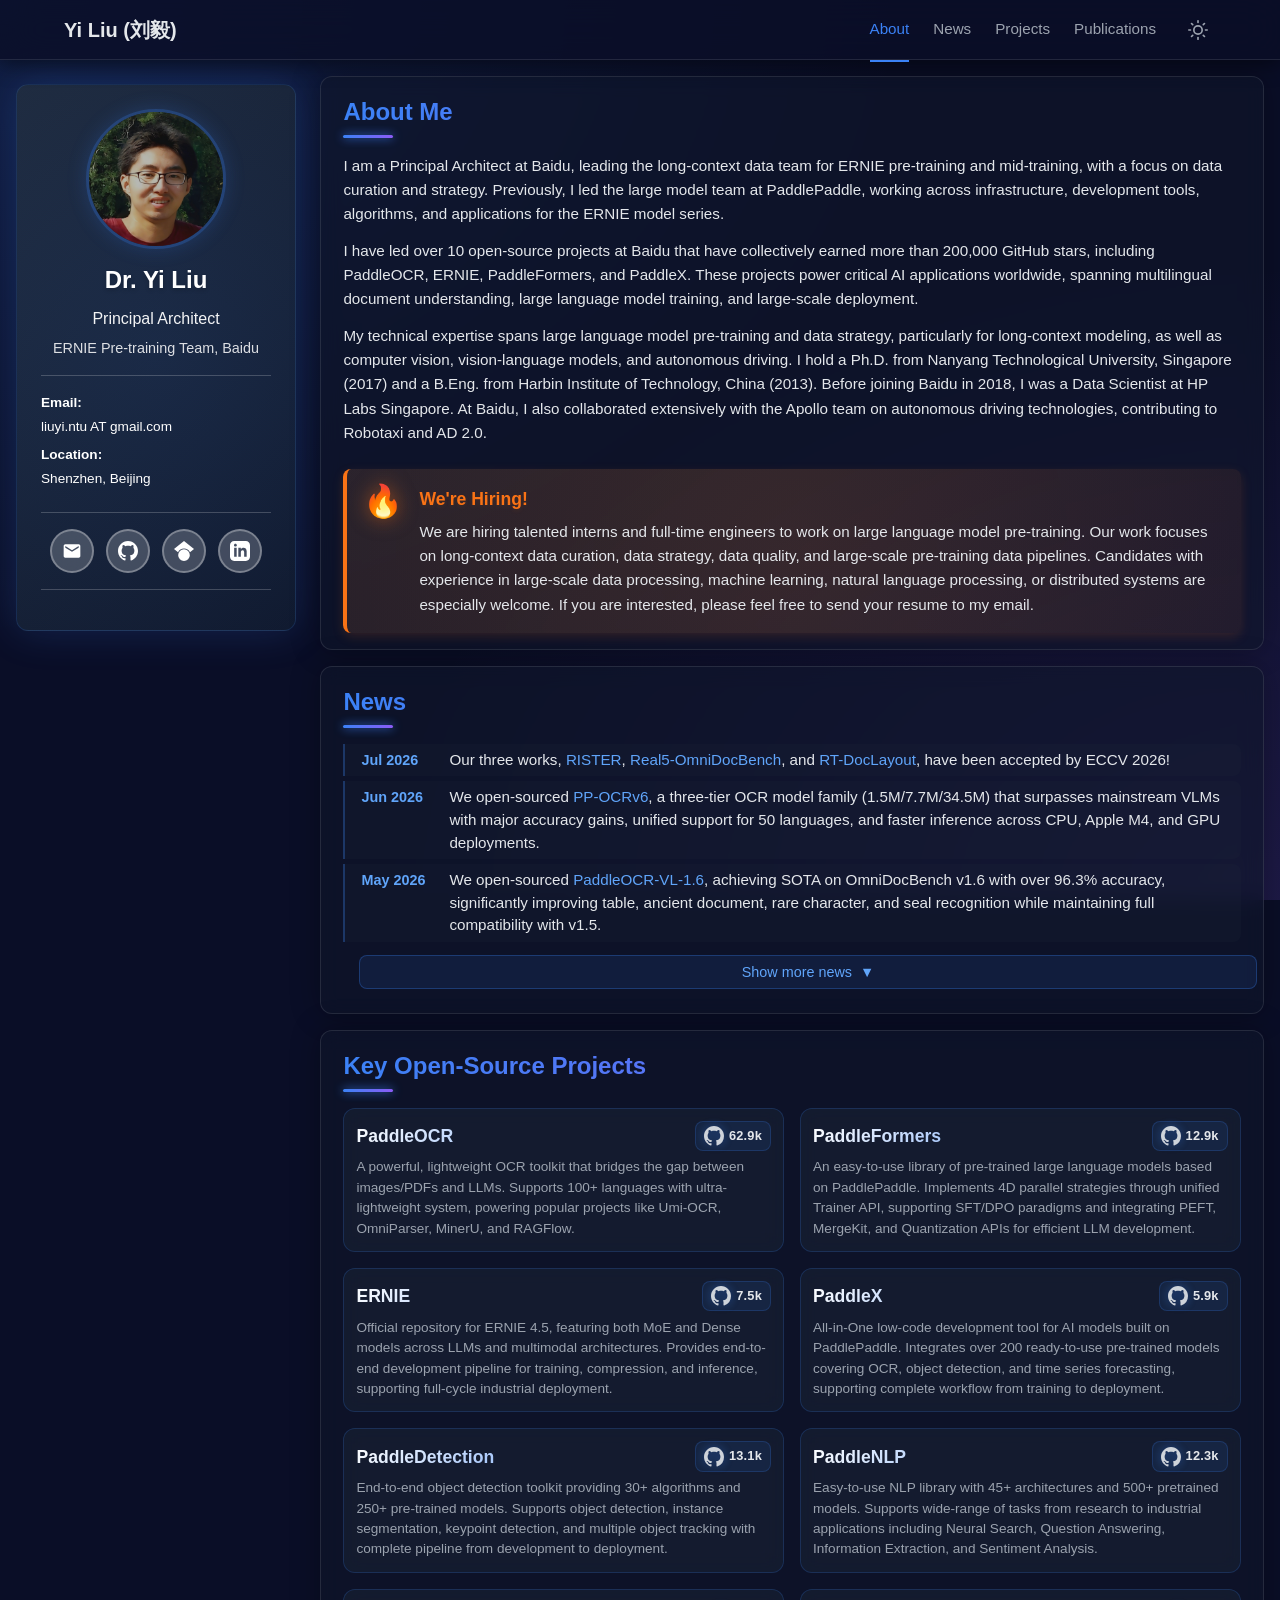
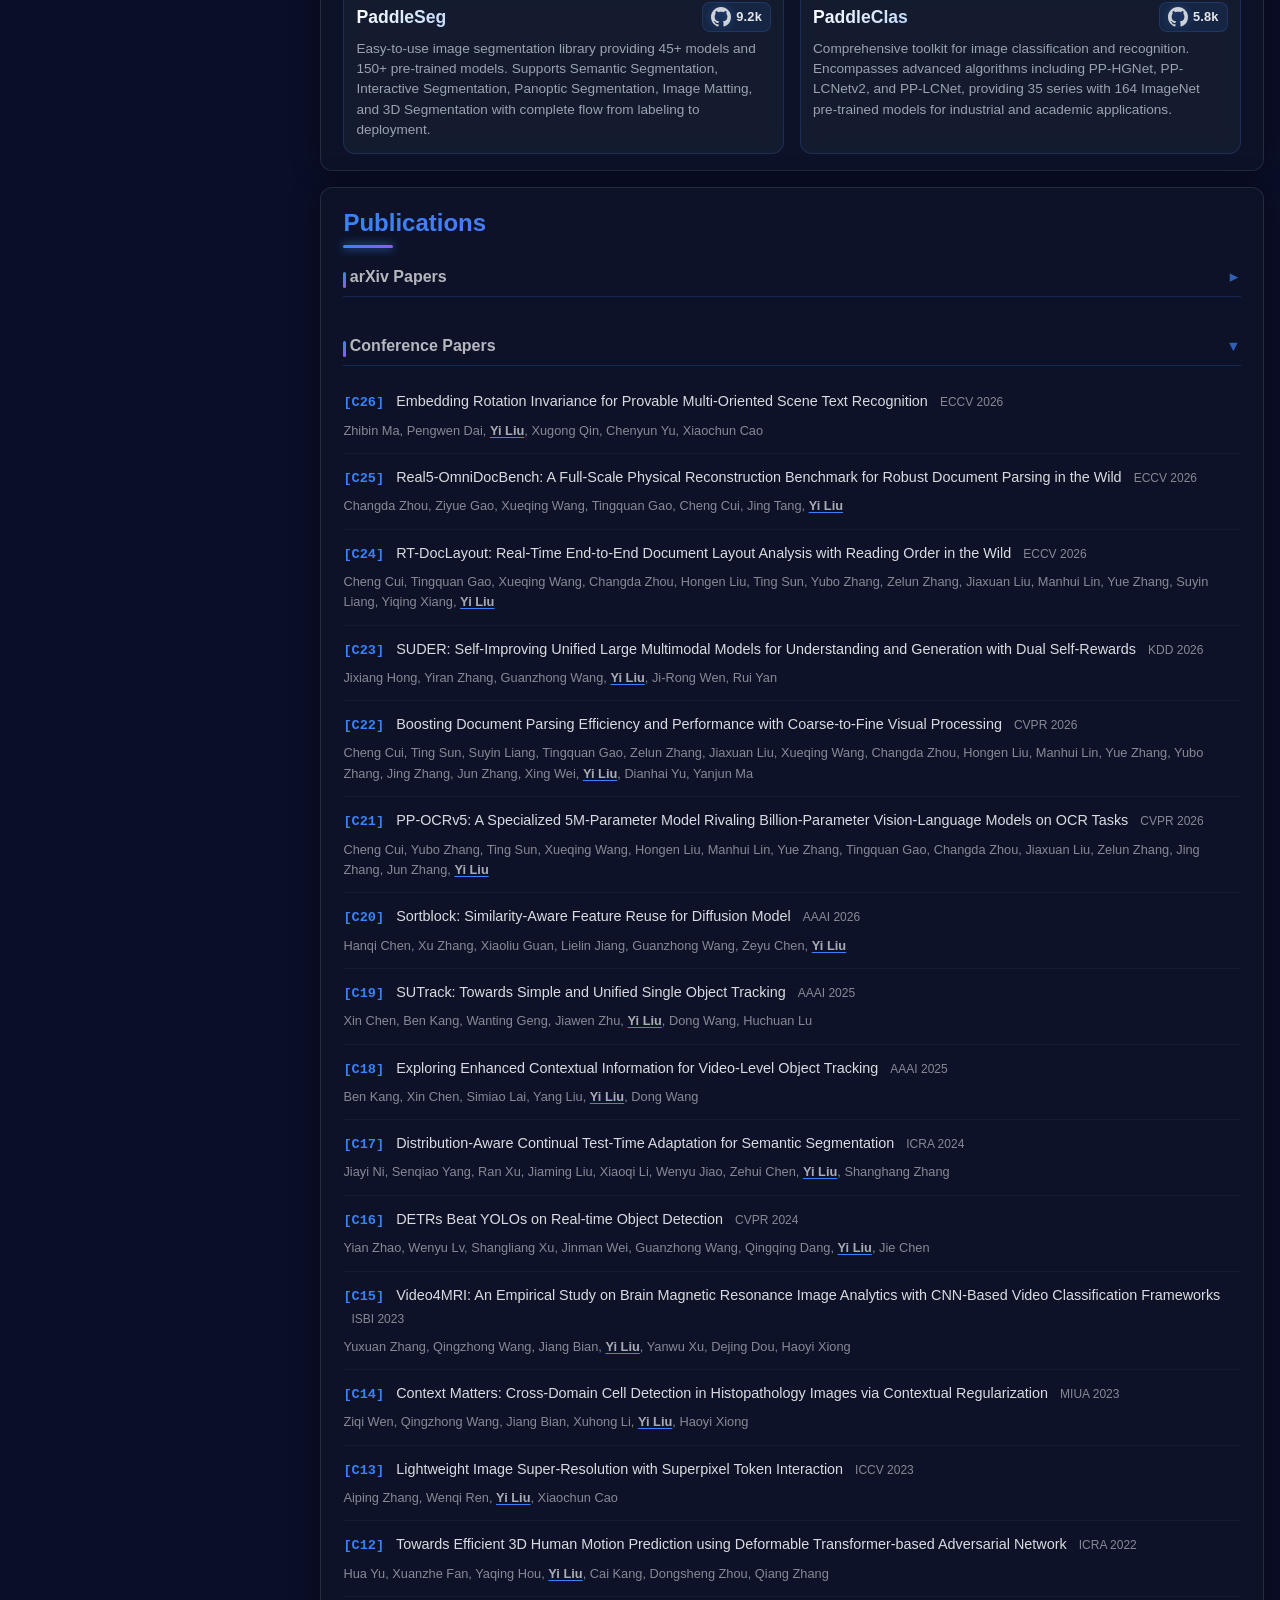
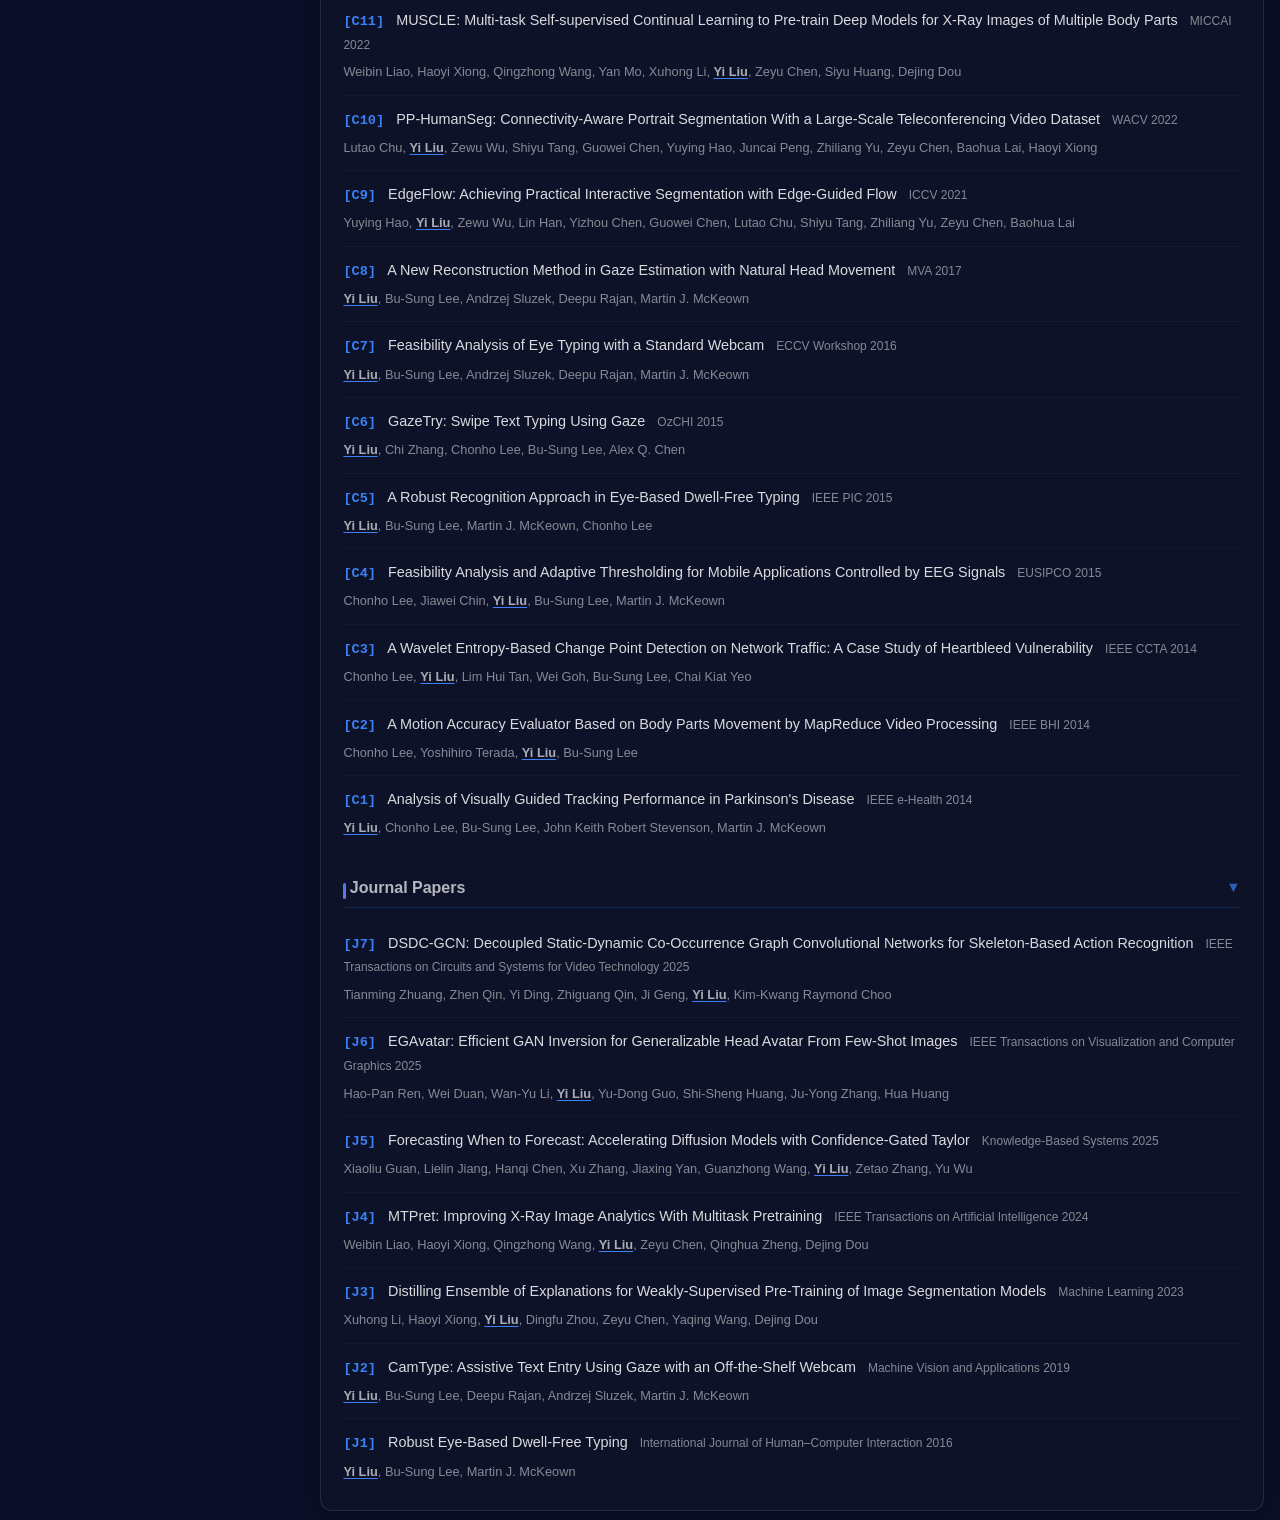
==== commit 541dd887: "Update About Me for ERNIE pre-training role" ====
--- a/index.html
+++ b/index.html
@@ -3,22 +3,22 @@
 <head>
     <meta charset="UTF-8">
     <meta name="viewport" content="width=device-width, initial-scale=1.0">
-    <meta name="description" content="Yi Liu is a Principal Architect at Baidu PaddlePaddle, leading large model (LLM/VLM) initiatives across the AI stack, with research interests in computer vision and vision-language models.">
+    <meta name="description" content="Yi Liu is a Principal Architect at Baidu, leading long-context data strategy for ERNIE pre-training and mid-training, with experience across large language models, computer vision, and vision-language models.">
     <meta name="robots" content="index,follow">
     <link rel="canonical" href="https://liuyi.ai/">
 
     <!-- Open Graph / Facebook -->
     <meta property="og:type" content="website">
     <meta property="og:site_name" content="Yi Liu">
-    <meta property="og:title" content="Yi Liu - Principal Architect, PaddlePaddle">
-    <meta property="og:description" content="Principal Architect at Baidu PaddlePaddle. Leading large model (LLM/VLM) initiatives across the AI stack.">
+    <meta property="og:title" content="Yi Liu - Principal Architect, Baidu">
+    <meta property="og:description" content="Principal Architect at Baidu, leading long-context data strategy for ERNIE pre-training and mid-training.">
     <meta property="og:url" content="https://liuyi.ai/">
     <meta property="og:image" content="https://liuyi.ai/profile.jpg">
 
     <!-- Twitter -->
     <meta name="twitter:card" content="summary_large_image">
-    <meta name="twitter:title" content="Yi Liu - Principal Architect, PaddlePaddle">
-    <meta name="twitter:description" content="Principal Architect at Baidu PaddlePaddle. Leading large model (LLM/VLM) initiatives across the AI stack.">
+    <meta name="twitter:title" content="Yi Liu - Principal Architect, Baidu">
+    <meta name="twitter:description" content="Principal Architect at Baidu, leading long-context data strategy for ERNIE pre-training and mid-training.">
     <meta name="twitter:image" content="https://liuyi.ai/profile.jpg">
 
     <!-- Browser UI -->
@@ -41,7 +41,7 @@
             },
             "affiliation": {
                 "@type": "Organization",
-                "name": "PaddlePaddle Team, Baidu"
+                "name": "ERNIE Pre-training Team, Baidu"
             },
             "alumniOf": [
                 {
@@ -60,7 +60,7 @@
             ]
         }
     </script>
-    <title>Yi Liu - Principal Architect, PaddlePaddle</title>
+    <title>Yi Liu - Principal Architect, Baidu</title>
     <link rel="icon" type="image/svg+xml" href="favicon.svg">
     <link rel="alternate icon" href="favicon.svg" type="image/svg+xml">
     <link rel="stylesheet" href="style.css">
@@ -127,8 +127,7 @@
                 <h2 class="sidebar-name">Dr. Yi Liu</h2>
                 <p class="sidebar-title">Principal Architect</p>
                 <p class="sidebar-affiliation">
-                    PaddlePaddle Team, Baidu<br>
-                
+                    ERNIE Pre-training Team, Baidu
                 </p>
 
                 <!-- 联系方式 -->
@@ -176,19 +175,19 @@
                 <h2 id="about-title" class="section-title">About Me</h2>
                 <div class="section-content">
                     <p>
-                        I am a Principal Architect at Baidu, leading the large model team at PaddlePaddle. We work across the full AI stack for large language models—from infrastructure and development tools to algorithms and applications—to power the ERNIE large model series, including ERNIE 3.5, 4.0, 4.5, and 5.0.
+                        I am a Principal Architect at Baidu, leading the long-context data team for ERNIE pre-training and mid-training, with a focus on data curation and strategy. Previously, I led the large model team at PaddlePaddle, working across infrastructure, development tools, algorithms, and applications for the ERNIE model series.
                     </p>
                     <p>
-                        I have led over 10 open-source projects at Baidu that have collectively earned 150,000+ GitHub stars, such as PaddleOCR, ERNIE, PaddleFormers, and PaddleX, among others. These projects power critical AI applications worldwide—from multilingual document understanding to large language model training and deployment at scale.
+                        I have led over 10 open-source projects at Baidu that have collectively earned more than 200,000 GitHub stars, including PaddleOCR, ERNIE, PaddleFormers, and PaddleX. These projects power critical AI applications worldwide, spanning multilingual document understanding, large language model training, and large-scale deployment.
                     </p>
                     <p>
-                        My technical expertise spans computer vision, vision-language models, large language models, and autonomous driving. I hold a Ph.D. from Nanyang Technological University, Singapore (2017) and a B.Eng. from Harbin Institute of Technology, China (2013). Before joining Baidu in 2018, I was a Data Scientist at HP Labs Singapore. At Baidu, I have also collaborated extensively with the Apollo team on autonomous driving technologies, contributing to Robotaxi and AD 2.0—an experience I deeply value.
+                        My technical expertise spans large language model pre-training and data strategy, particularly for long-context modeling, as well as computer vision, vision-language models, and autonomous driving. I hold a Ph.D. from Nanyang Technological University, Singapore (2017) and a B.Eng. from Harbin Institute of Technology, China (2013). Before joining Baidu in 2018, I was a Data Scientist at HP Labs Singapore. At Baidu, I also collaborated extensively with the Apollo team on autonomous driving technologies, contributing to Robotaxi and AD 2.0.
                     </p>
                     <div class="hiring-callout">
                         <div class="hiring-icon">🔥</div>
                         <div class="hiring-content">
                             <h3 class="hiring-title">We're Hiring!</h3>
-                            <p class="hiring-text">We are always looking for talented interns and full-time engineers to join our team in areas including: Large Language Models, Reinforcement Learning, Multimodal Algorithms, Computer Vision, and LLM Agent Applications. If you are interested, please feel free to send your resume to my email.</p>
+                            <p class="hiring-text">We are hiring talented interns and full-time engineers to work on large language model pre-training. Our work focuses on long-context data curation, data strategy, data quality, and large-scale pre-training data pipelines. Candidates with experience in large-scale data processing, machine learning, natural language processing, or distributed systems are especially welcome. If you are interested, please feel free to send your resume to my email.</p>
                         </div>
                     </div>
                 </div>
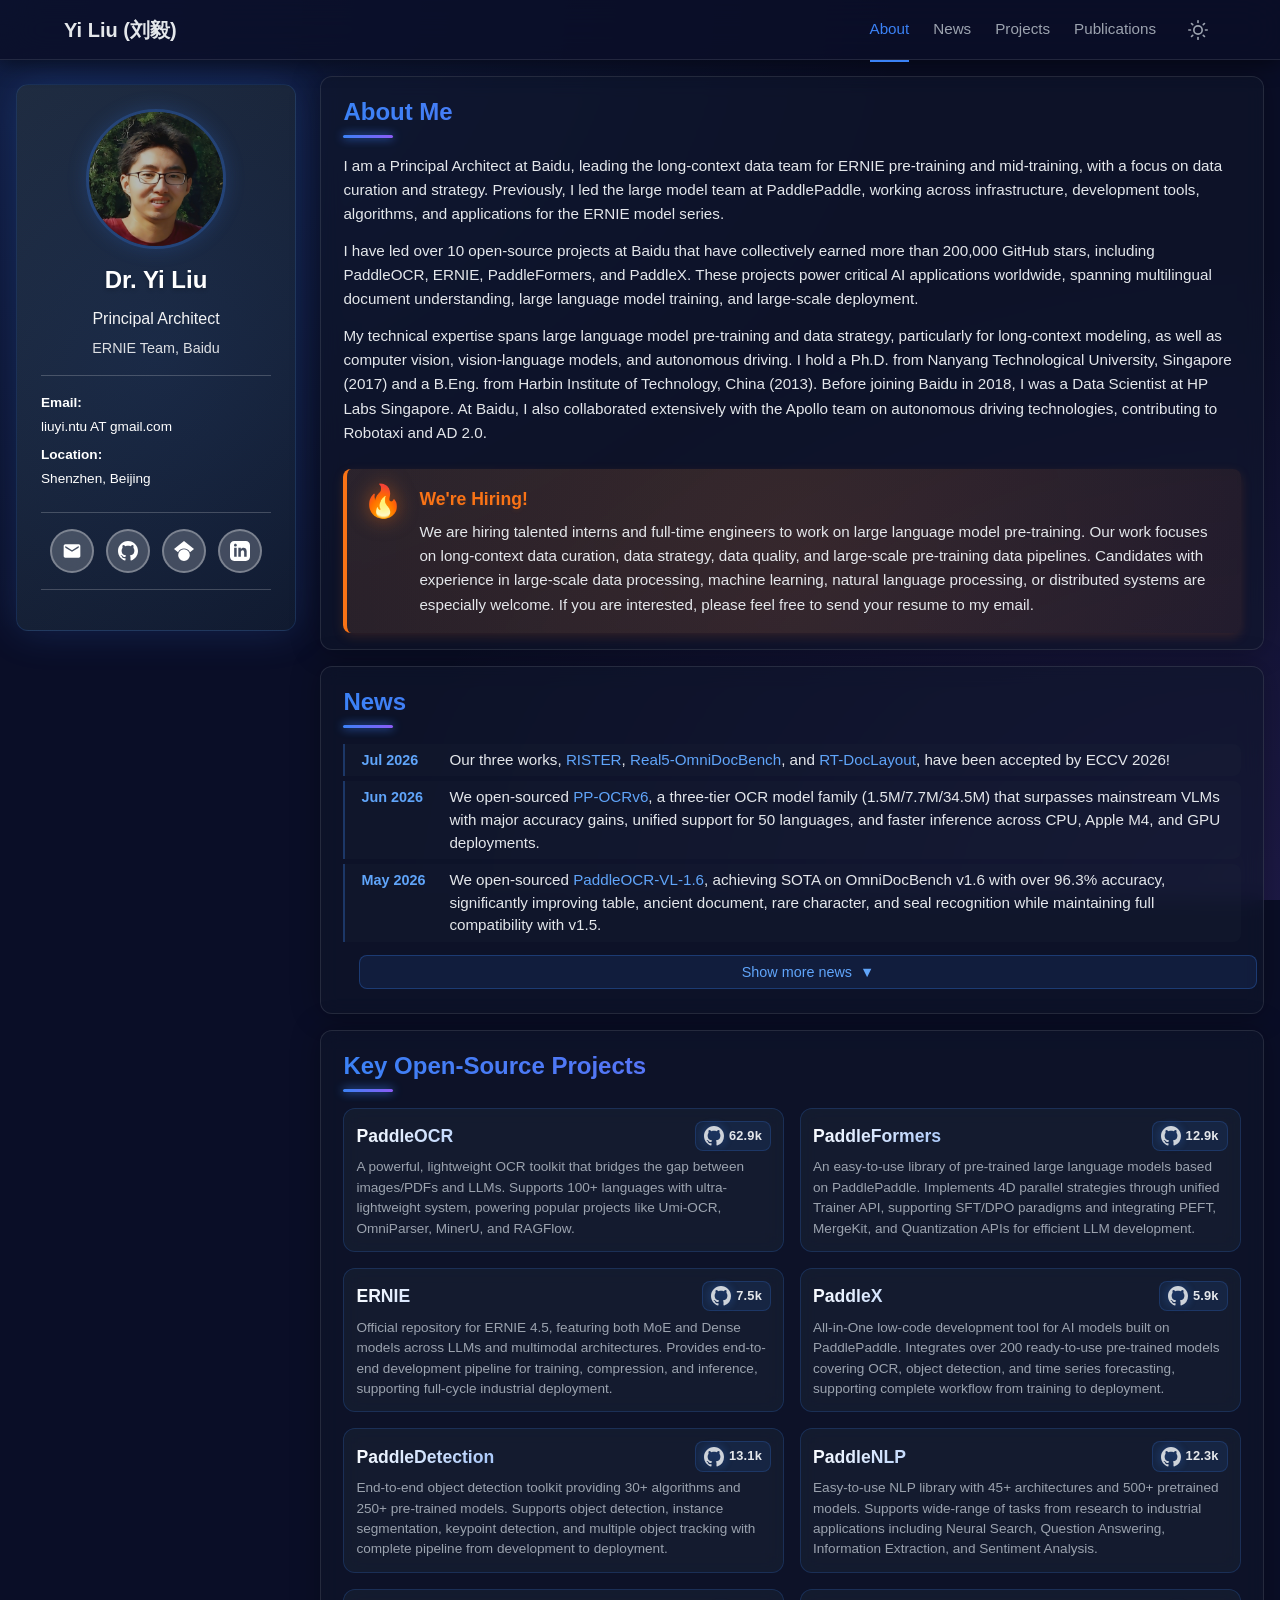
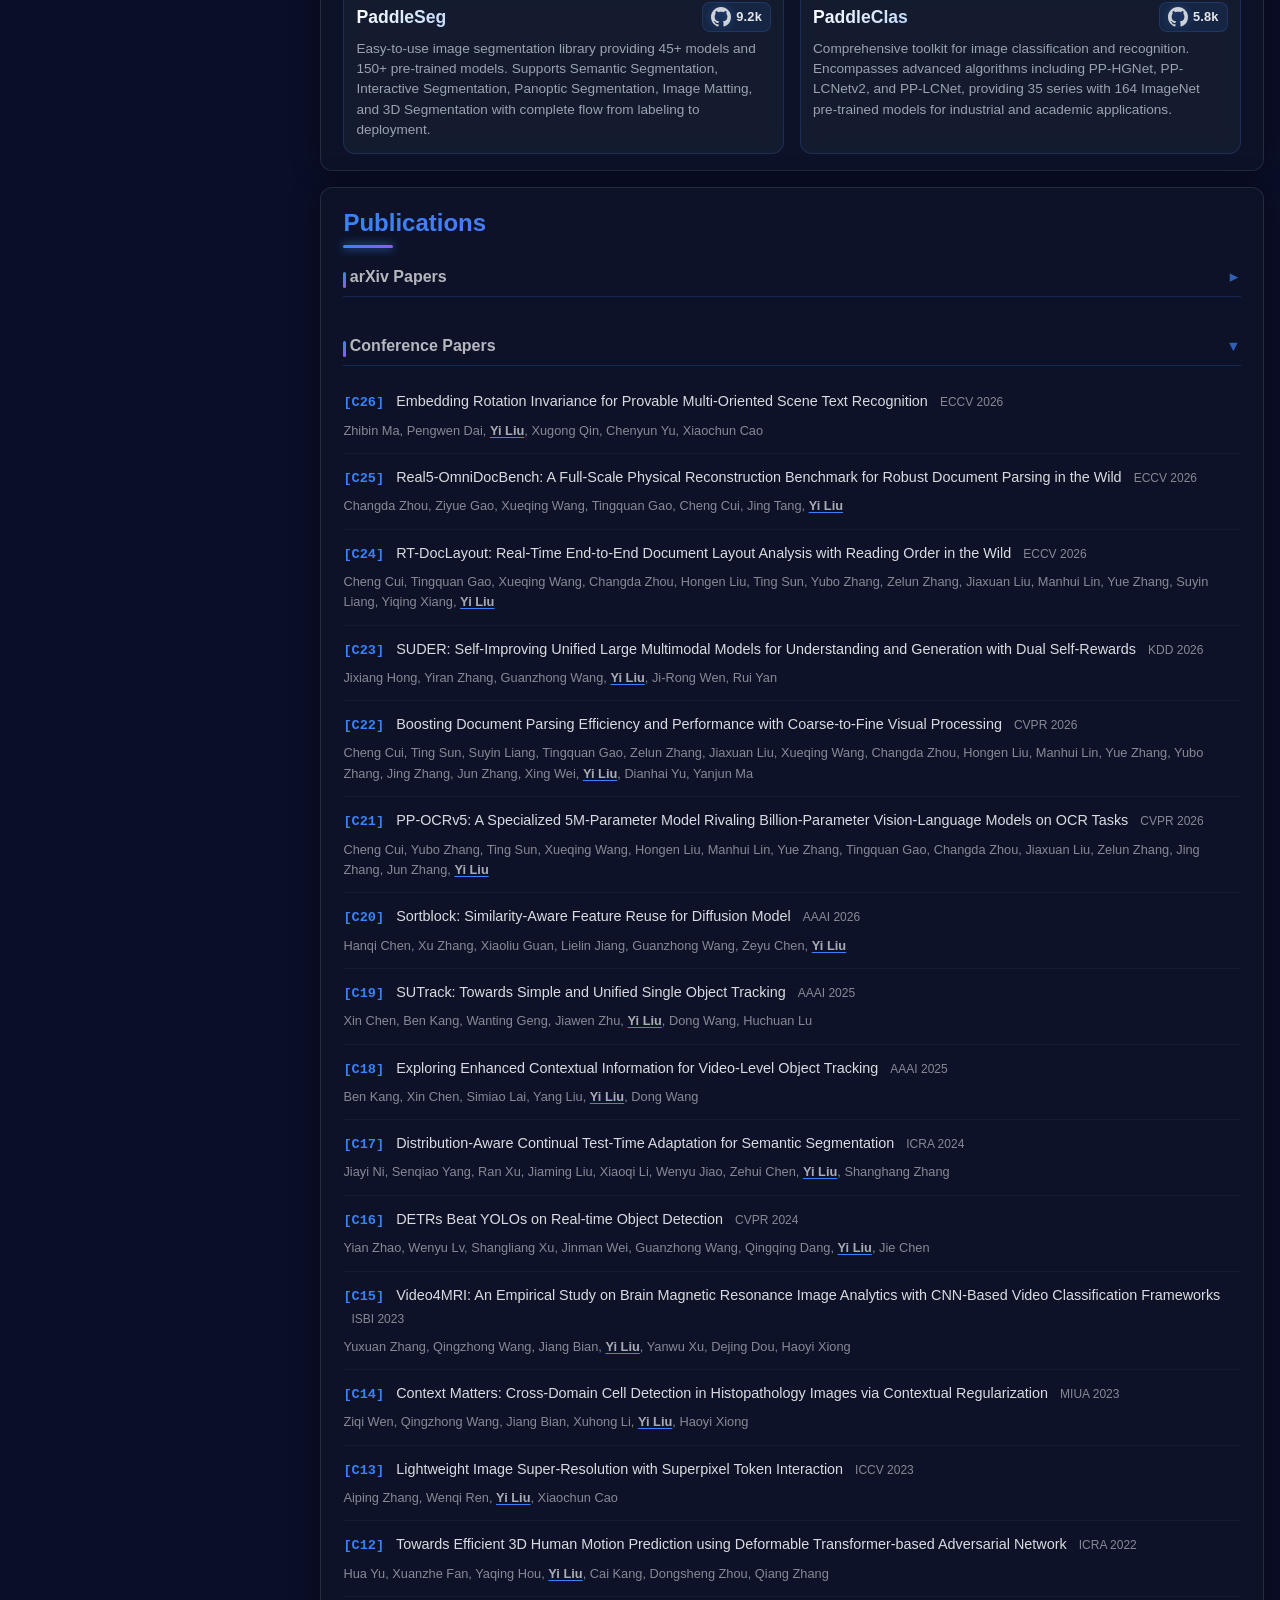
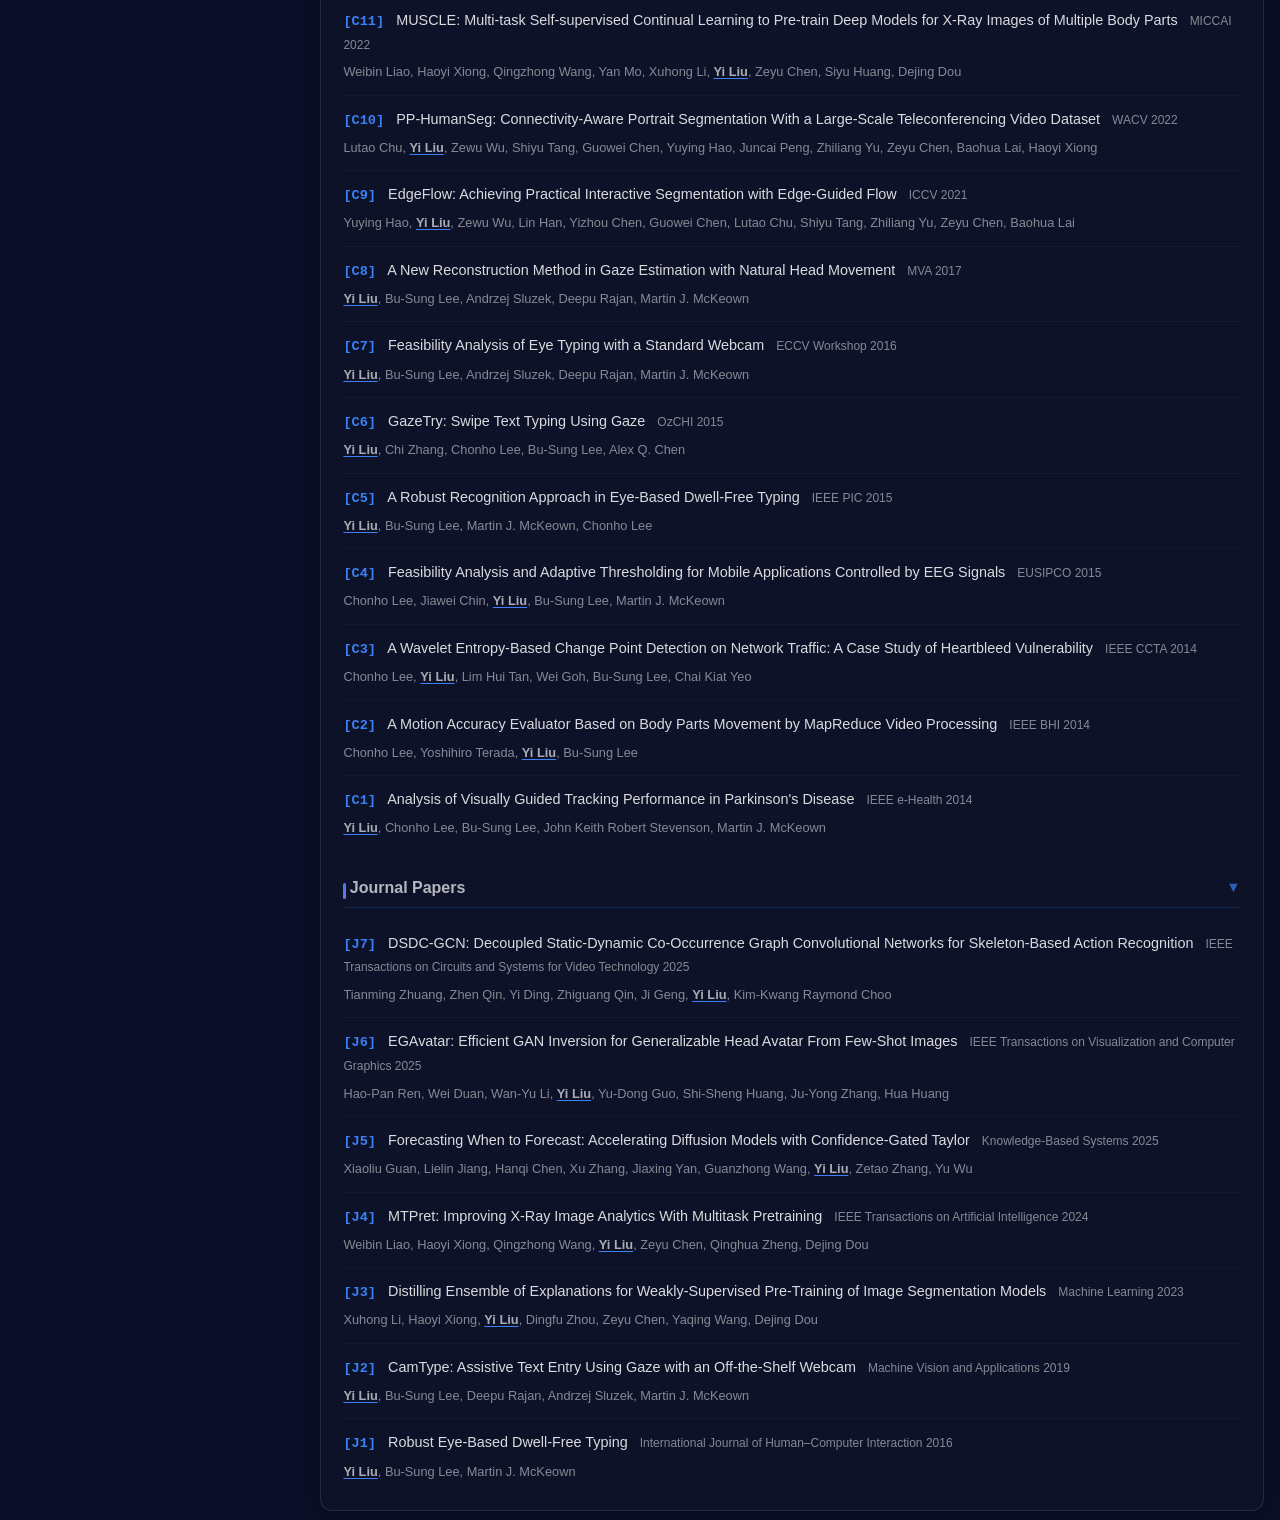
==== commit badef969: "Simplify affiliation to ERNIE Team" ====
--- a/index.html
+++ b/index.html
@@ -41,7 +41,7 @@
             },
             "affiliation": {
                 "@type": "Organization",
-                "name": "ERNIE Pre-training Team, Baidu"
+                "name": "ERNIE Team, Baidu"
             },
             "alumniOf": [
                 {
@@ -127,7 +127,7 @@
                 <h2 class="sidebar-name">Dr. Yi Liu</h2>
                 <p class="sidebar-title">Principal Architect</p>
                 <p class="sidebar-affiliation">
-                    ERNIE Pre-training Team, Baidu
+                    ERNIE Team, Baidu
                 </p>
 
                 <!-- 联系方式 -->
